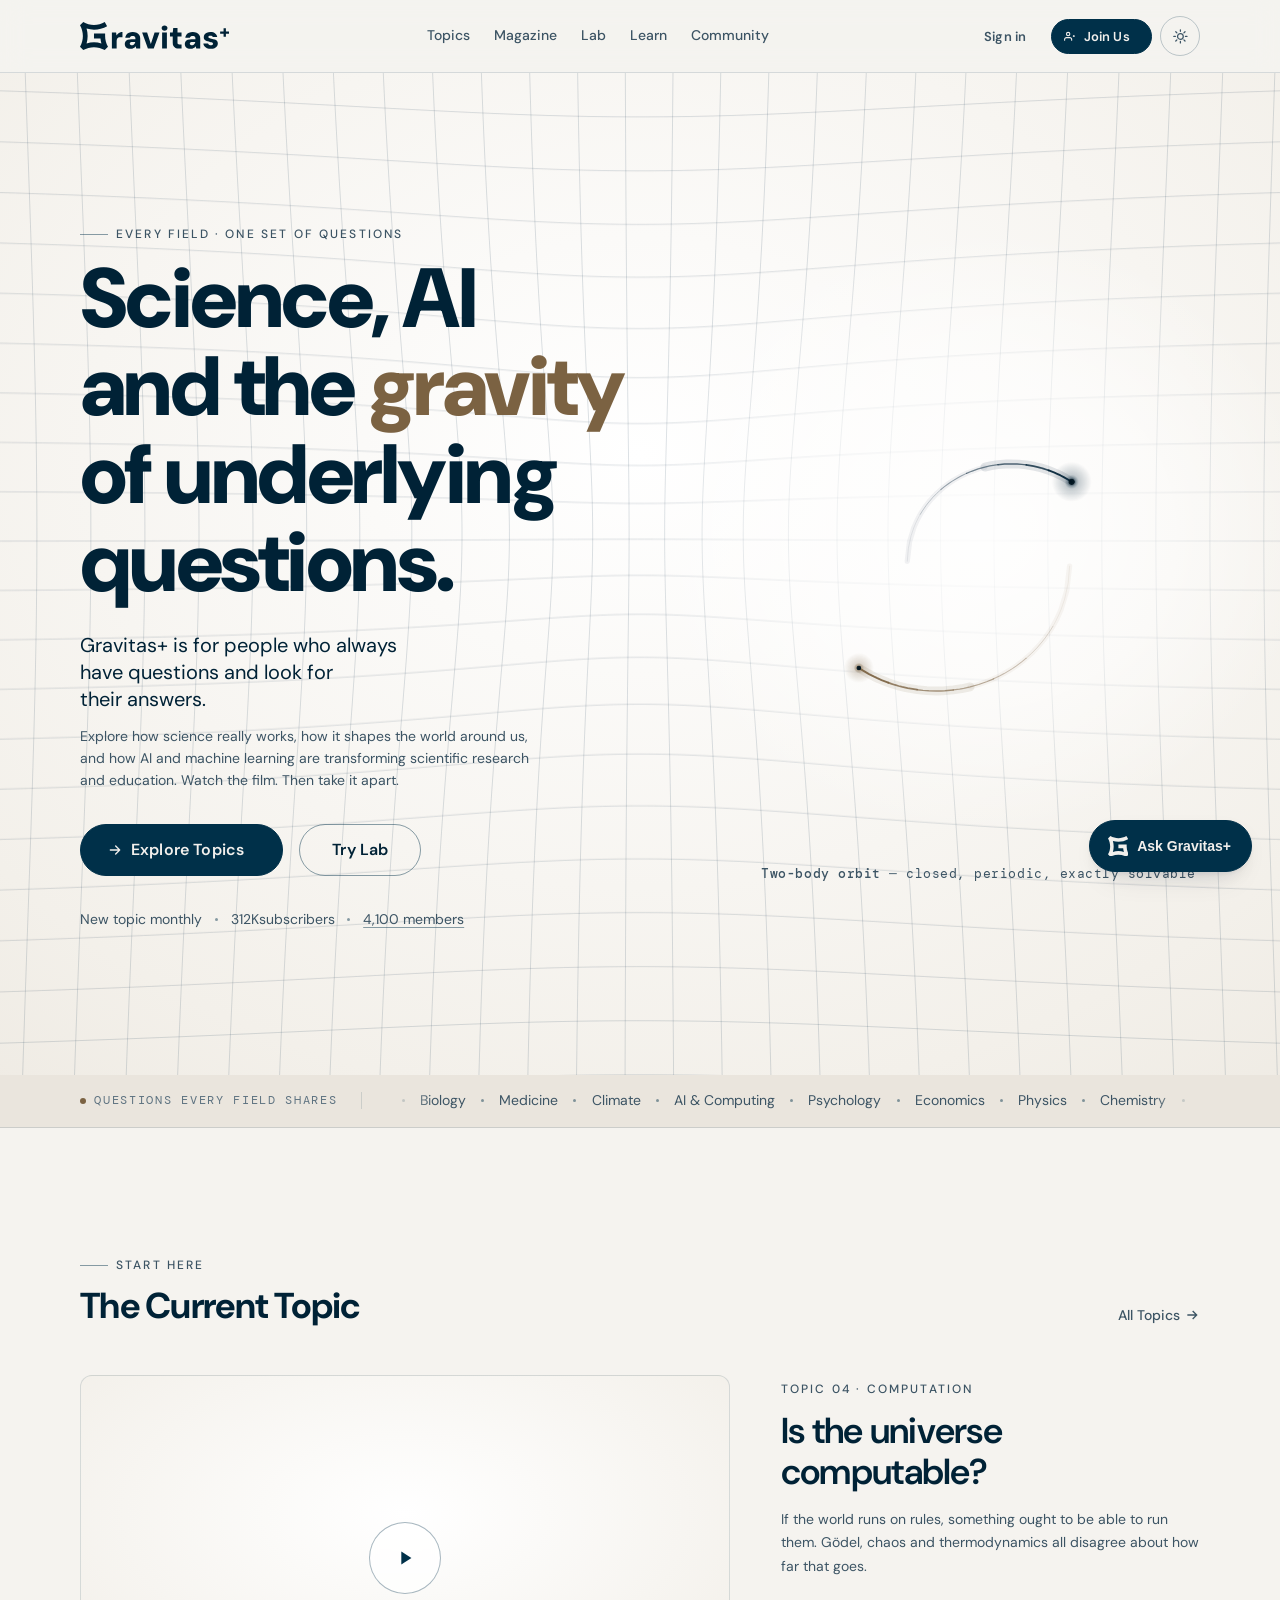
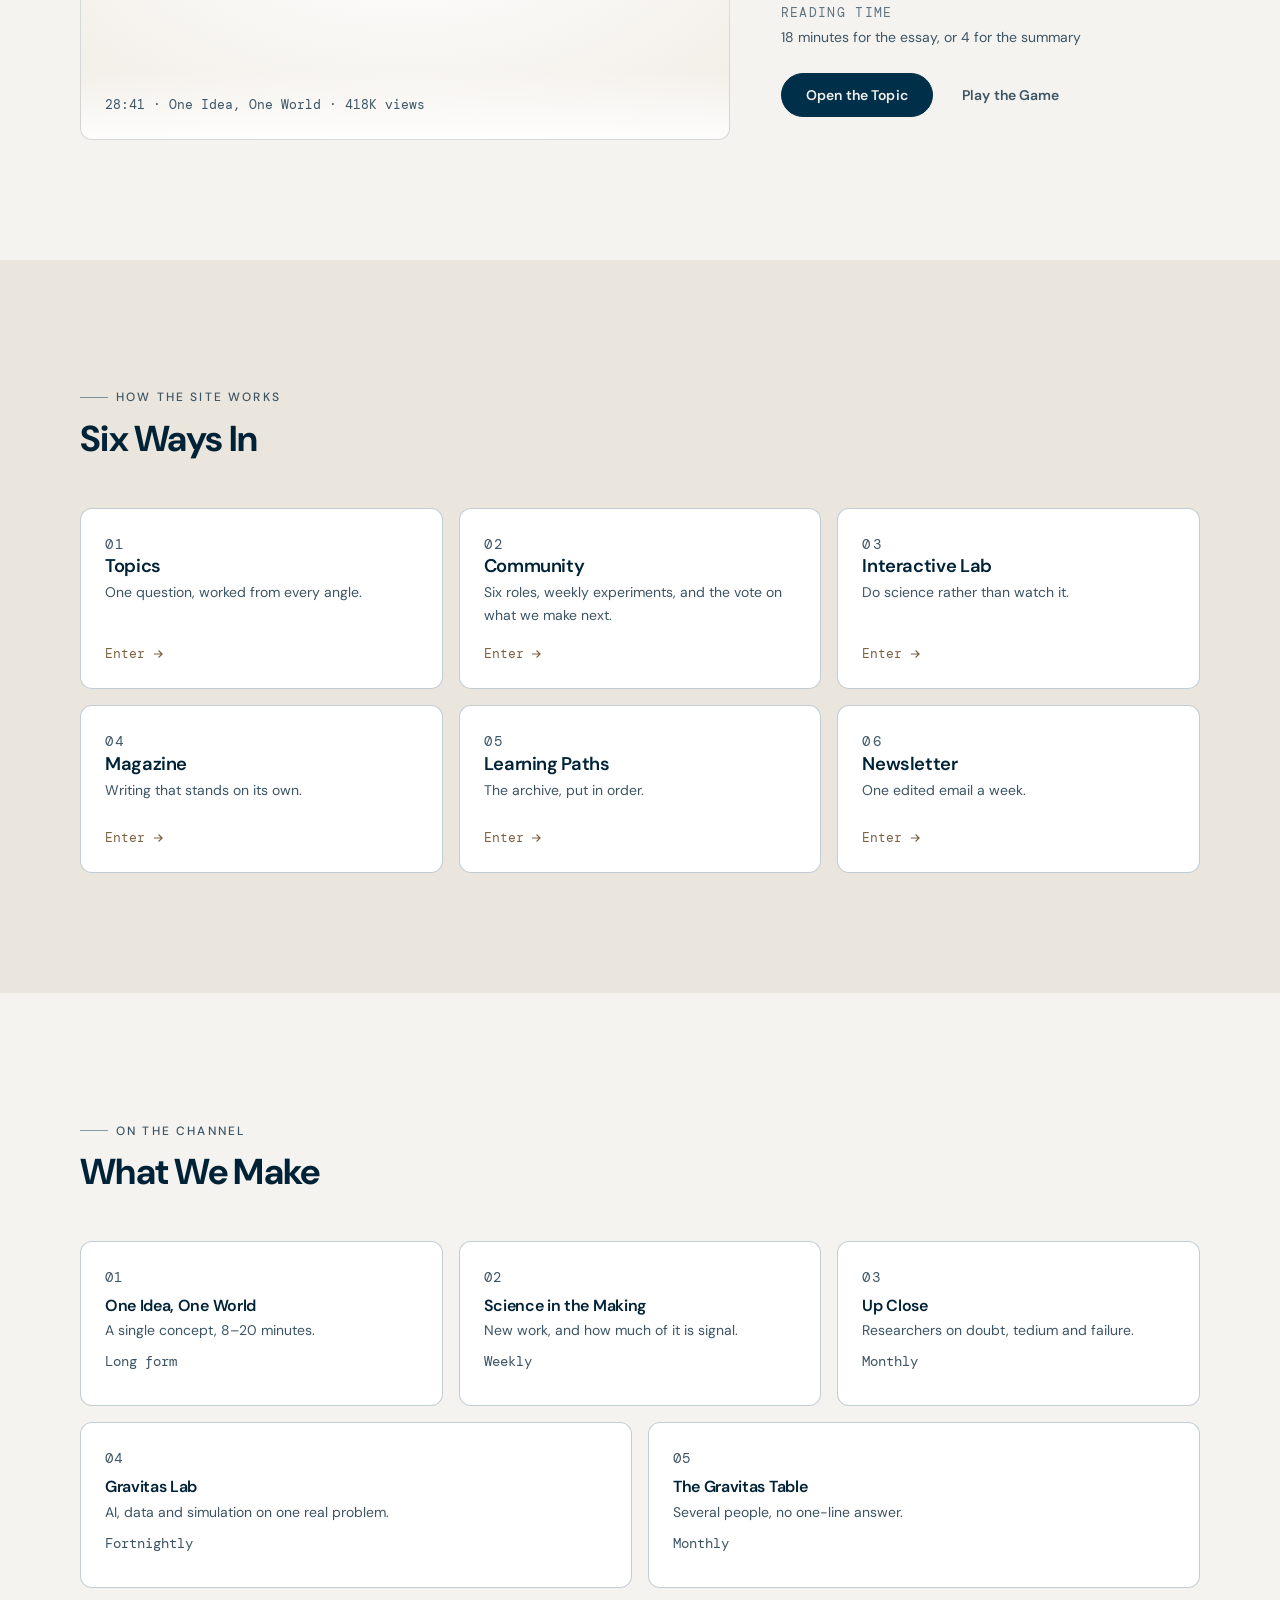
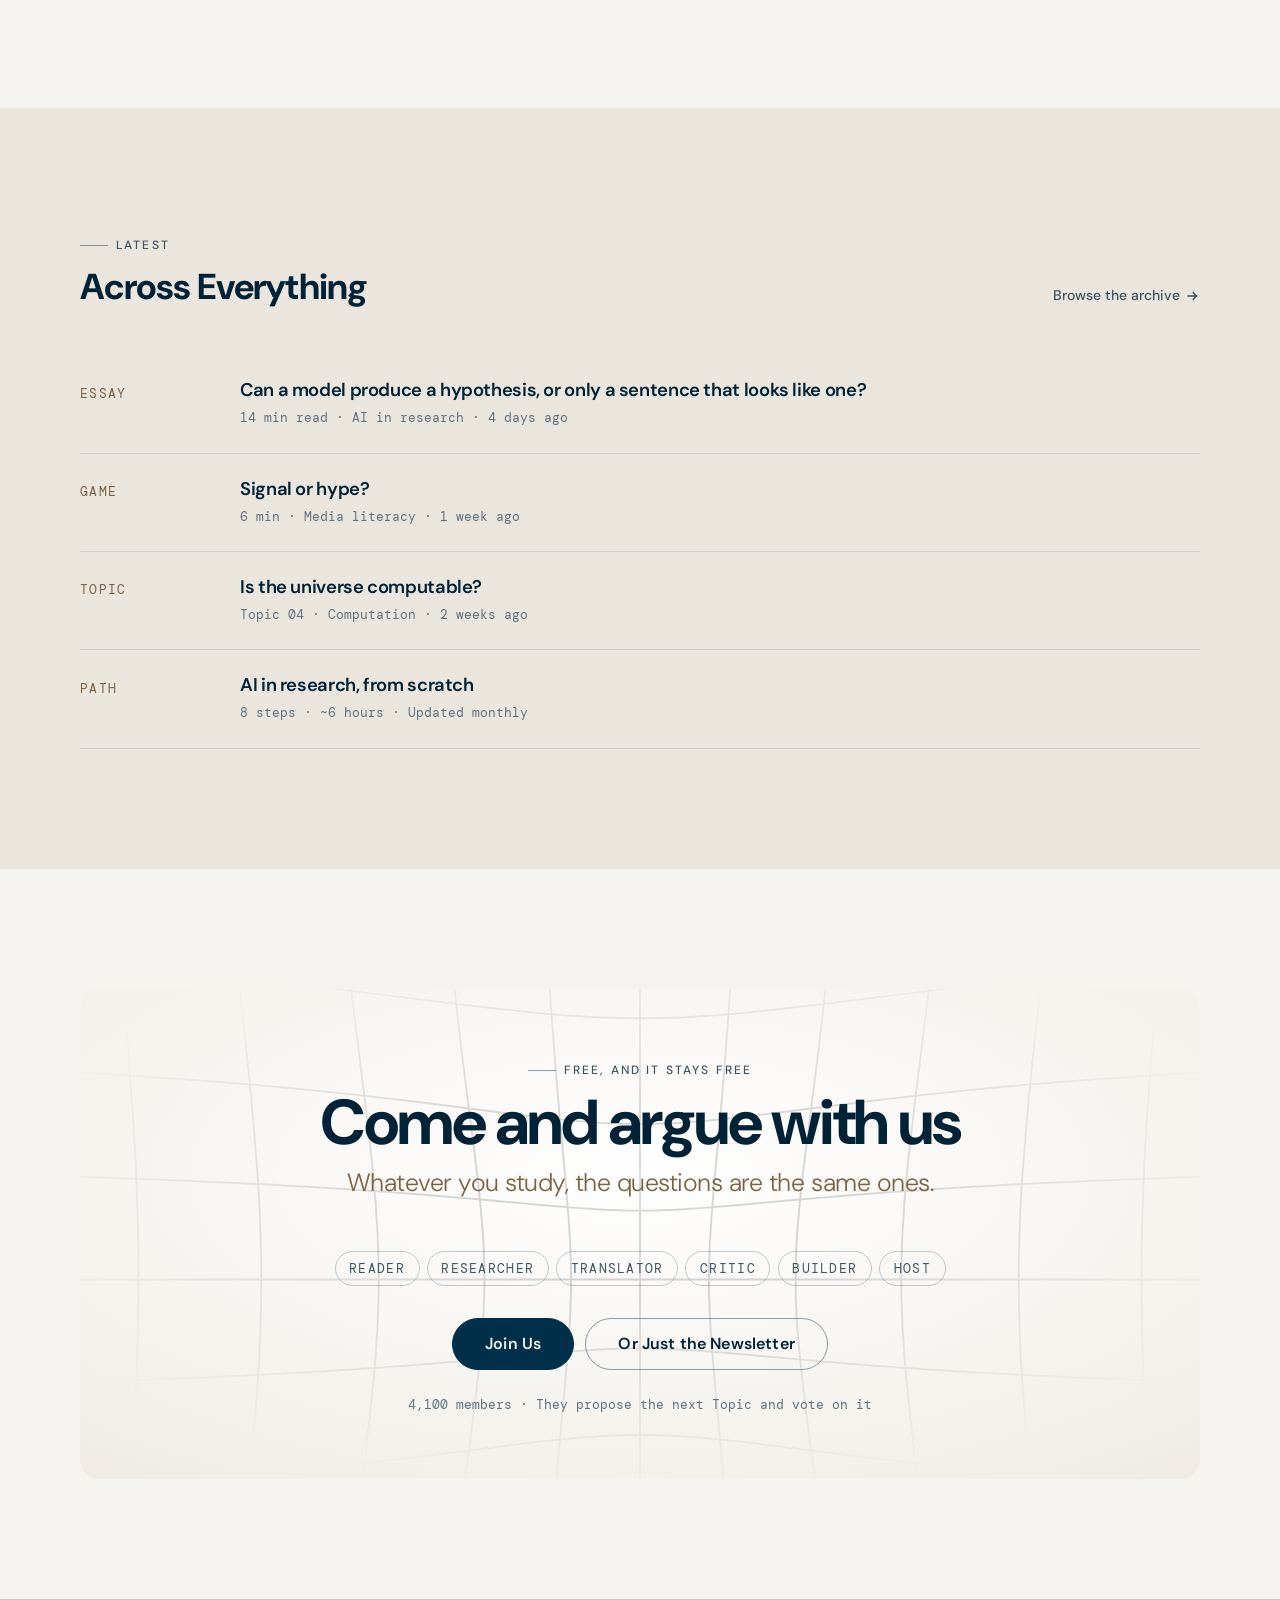
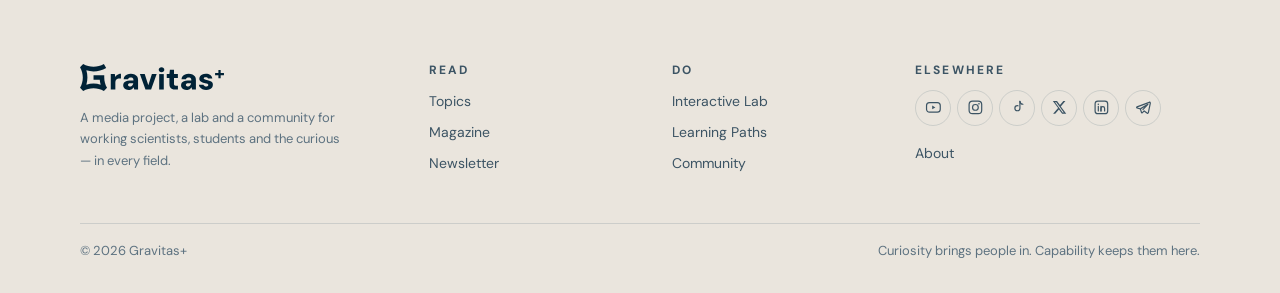
==== index.html @ c0a0c4f0 "Add files via upload" ====
<!DOCTYPE html>
<html lang="en">
<head>
<meta charset="utf-8">
<meta name="viewport" content="width=device-width, initial-scale=1">
<script>
/* Theme, resolved before first paint — see assets/site.js for the toggle. */
(function(){try{var s=localStorage.getItem('gravitas:theme');
document.documentElement.setAttribute('data-theme',
  s==='light'||s==='dark'?s:(matchMedia('(prefers-color-scheme: light)').matches?'light':'dark'));
}catch(e){document.documentElement.setAttribute('data-theme','dark');}})();
</script>
<title>Gravitas+ — Science, AI and the gravity of underlying questions</title>
<meta name="description" content="Gravitas+ is a media project, interactive lab and community at the intersection of science, AI and society — for people who always have questions and look for their answers.">
<link rel="icon" href="assets/favicon.svg" type="image/svg+xml">
<link rel="mask-icon" href="assets/monogram.svg" color="#003049">
<meta name="theme-color" content="#00263a" media="(prefers-color-scheme: dark)">
<meta name="theme-color" content="#f5f3ef" media="(prefers-color-scheme: light)">
<link rel="preconnect" href="https://fonts.googleapis.com">
<link rel="preconnect" href="https://fonts.gstatic.com" crossorigin>
<link href="https://fonts.googleapis.com/css2?family=DM+Sans:ital,opsz,wght@0,9..40,100..1000;1,9..40,100..1000&family=DM+Mono:wght@300;400;500&display=swap" rel="stylesheet">
<link rel="stylesheet" href="assets/gravitas.css">
<link rel="stylesheet" href="assets/site.css">
<link rel="stylesheet" href="assets/hero.css">
<link rel="stylesheet" href="assets/chat.css">
</head>
<body class="is-overview">
<a class="g-skip-link" href="#main">Skip to content</a>
<header class="g-header">
  <div class="g-container g-header__inner">
    <a class="g-logo" href="index.html" aria-label="Gravitas+ home"><svg id="Layer_2" data-name="Layer 2" xmlns="http://www.w3.org/2000/svg" viewBox="0 0 630.63 118.24" fill="currentColor">
  <g id="Layer_1-2" data-name="Layer 1">
    <g>
      <path d="M106.06,49.06h-46.96v20.16h27.29c.65,7.22,2.02,14.31,4.03,21.24-20.24-5.97-42.41-5.97-62.6,0,2.94-10.12,4.47-20.68,4.47-31.32s-1.53-21.2-4.47-31.32c10.12,2.98,20.64,4.51,31.28,4.51,19.55,0,38.7-5.16,55.47-14.88L104.45.04c-13.71,7.94-29.39,12.13-45.35,12.13S27.49,7.98,13.79,0L0,13.79c7.94,13.71,12.13,29.39,12.13,45.35S7.94,90.78,0,104.45l13.79,13.79c13.67-7.94,29.35-12.13,45.31-12.13s31.6,4.19,45.35,12.13l13.79-13.79c-7.98-13.67-12.17-29.35-12.17-45.31v-10.08Z"/>
      <path d="M160.51,49.21c-2.41,2.06-4.52,4.52-6.3,7.38l-1.74-12.34h-17.84v67.6h20.12v-30.18c0-3.4.4-6.24,1.21-8.52.8-2.28,2.01-4.09,3.62-5.43,1.61-1.34,3.49-2.3,5.63-2.89,2.15-.58,4.56-.87,7.24-.87h6.84v-21.33c-3.85,0-7.33.58-10.46,1.74-3.13,1.17-5.9,2.78-8.32,4.83Z"/>
      <path d="M239.25,45.72c-4.74-2.05-10.33-3.08-16.77-3.08-5.9,0-11.15,1.03-15.76,3.08-4.61,2.06-8.25,4.87-10.93,8.45-2.68,3.57-4.25,7.78-4.69,12.61h19.31c.54-2.68,1.88-4.67,4.02-5.97,2.15-1.3,4.78-1.94,7.91-1.94,2.95,0,5.28.49,6.98,1.48,1.7.98,2.93,2.48,3.69,4.49.76,2.01,1.14,4.54,1.14,7.58h-16.23c-6.71,0-12.18.9-16.43,2.68-4.25,1.79-7.38,4.27-9.39,7.44-2.01,3.17-3.02,6.73-3.02,10.66s.87,7.16,2.61,10.2c1.74,3.04,4.47,5.48,8.18,7.31,3.71,1.83,8.34,2.75,13.88,2.75,2.68,0,5.09-.27,7.24-.81,2.15-.54,4.11-1.31,5.91-2.35,1.79-1.03,3.35-2.23,4.69-3.62,1.34-1.39,2.5-2.93,3.49-4.63l2.41,9.79h16.77v-41.85c0-5.99-1.32-11.02-3.96-15.09-2.64-4.07-6.33-7.13-11.07-9.19ZM231.54,89.78c-.76,1.66-1.74,3.11-2.95,4.36-1.2,1.25-2.61,2.24-4.22,2.95-1.61.72-3.44,1.07-5.5,1.07-1.61,0-3.06-.27-4.36-.81-1.3-.54-2.33-1.3-3.09-2.28s-1.14-2.23-1.14-3.76c0-1.34.33-2.57,1-3.69.67-1.11,1.77-1.96,3.29-2.55,1.52-.58,3.4-.87,5.63-.87h13.01c-.36,2.06-.92,3.91-1.68,5.57Z"/>
      <polygon points="299.2 92.93 283.38 44.25 262.32 44.25 286.73 111.85 311.41 111.85 335.82 44.25 314.9 44.25 299.2 92.93"/>
      <path d="M365.8,17.69c-2.28-2.05-5.26-3.08-8.92-3.08s-6.48,1.03-8.72,3.08c-2.24,2.06-3.35,4.7-3.35,7.92s1.11,5.72,3.35,7.78c2.24,2.05,5.14,3.08,8.72,3.08s6.64-1.03,8.92-3.08c2.28-2.06,3.42-4.65,3.42-7.78s-1.14-5.86-3.42-7.92Z"/>
      <rect x="346.82" y="44.25" width="20.12" height="67.6"/>
      <path d="M413.55,93.14c-1.21-1.12-1.81-3.02-1.81-5.7v-26.42h17.03v-16.77h-17.03v-19.05h-17.98l-2.15,19.05h-11.67v16.77h11.67v26.16c0,6.17,1.03,11.05,3.09,14.62,2.06,3.57,4.96,6.15,8.72,7.71,3.76,1.56,8.05,2.35,12.88,2.35h12.61v-17.03h-9.12c-2.95,0-5.03-.56-6.24-1.68Z"/>
      <path d="M492.75,45.72c-4.74-2.05-10.33-3.08-16.77-3.08-5.9,0-11.15,1.03-15.76,3.08-4.61,2.06-8.25,4.87-10.93,8.45-2.68,3.57-4.25,7.78-4.69,12.61h19.31c.54-2.68,1.88-4.67,4.02-5.97,2.15-1.3,4.78-1.94,7.91-1.94,2.95,0,5.28.49,6.98,1.48,1.7.98,2.93,2.48,3.69,4.49.76,2.01,1.14,4.54,1.14,7.58h-16.23c-6.71,0-12.18.9-16.43,2.68-4.25,1.79-7.38,4.27-9.39,7.44-2.01,3.17-3.02,6.73-3.02,10.66s.87,7.16,2.61,10.2,4.47,5.48,8.18,7.31c3.71,1.83,8.34,2.75,13.88,2.75,2.68,0,5.09-.27,7.24-.81,2.15-.54,4.11-1.31,5.9-2.35,1.79-1.03,3.35-2.23,4.69-3.62,1.34-1.39,2.5-2.93,3.49-4.63l2.41,9.79h16.77v-41.85c0-5.99-1.32-11.02-3.96-15.09-2.64-4.07-6.33-7.13-11.07-9.19ZM485.04,89.78c-.76,1.66-1.74,3.11-2.95,4.36-1.2,1.25-2.61,2.24-4.22,2.95-1.61.72-3.44,1.07-5.5,1.07-1.61,0-3.06-.27-4.36-.81-1.3-.54-2.33-1.3-3.09-2.28-.76-.98-1.14-2.23-1.14-3.76,0-1.34.33-2.57,1-3.69.67-1.11,1.77-1.96,3.29-2.55,1.52-.58,3.4-.87,5.63-.87h13.01c-.36,2.06-.92,3.91-1.68,5.57Z"/>
      <path d="M569.27,73.96c-3.98-1.39-8.7-2.61-14.15-3.69-2.78-.54-5.15-1.14-7.11-1.81-1.97-.67-3.47-1.45-4.49-2.35-1.03-.89-1.54-1.88-1.54-2.95,0-1.52.76-2.79,2.28-3.82,1.52-1.03,3.71-1.54,6.57-1.54s4.98.49,6.64,1.47c1.65.99,2.75,2.37,3.29,4.16h18.78c-.9-6.35-3.78-11.4-8.65-15.15-4.87-3.76-11.51-5.63-19.92-5.63-5.99,0-11.11.96-15.36,2.88-4.25,1.93-7.46,4.49-9.66,7.71-2.19,3.22-3.28,6.84-3.28,10.87,0,3.49.71,6.33,2.15,8.52,1.43,2.19,3.4,4.02,5.9,5.5,2.5,1.48,5.34,2.66,8.52,3.55,3.17.89,6.37,1.74,9.59,2.55,2.77.54,5.14,1.12,7.11,1.74,1.96.63,3.46,1.37,4.49,2.22,1.03.85,1.54,2.12,1.54,3.82,0,1.07-.33,2.1-1,3.08-.67.98-1.72,1.77-3.15,2.35-1.43.58-3.22.87-5.37.87s-4.16-.36-5.77-1.07c-1.61-.71-2.88-1.68-3.82-2.88-.94-1.21-1.59-2.53-1.94-3.96h-19.98c.35,4.38,1.85,8.29,4.49,11.74,2.64,3.44,6.26,6.19,10.87,8.25,4.6,2.05,10.13,3.09,16.57,3.09,5.9,0,11.06-.98,15.49-2.95,4.42-1.96,7.82-4.63,10.19-7.98,2.37-3.35,3.56-7.22,3.56-11.6,0-4.74-1.14-8.4-3.42-11-2.28-2.59-5.41-4.58-9.39-5.97Z"/>
      <polygon points="630.63 39.65 616.16 39.65 616.16 26.52 606.31 26.52 606.31 39.65 591.77 39.65 591.77 49.43 606.31 49.43 606.31 62.65 616.16 62.65 616.16 49.43 630.63 49.43 630.63 39.65"/>
    </g>
  </g>
</svg></a>
    <nav class="g-nav" aria-label="Primary"><a class="g-nav__link" href="topics.html">Topics</a><a class="g-nav__link" href="magazine.html">Magazine</a><a class="g-nav__link" href="lab.html">Lab</a><a class="g-nav__link" href="learn.html">Learn</a><a class="g-nav__link" href="community.html">Community</a></nav>
    <div class="gh-actions">
      <a class="g-btn g-btn--ghost g-btn--sm gh-signin" href="account.html#in">Sign in</a>
      <!-- The header CTA is the site's single loudest control, and it used to
           point at a mailing list. The community is the thing this project is
           actually for, so it gets the slot. -->
      <a class="g-btn g-btn--primary g-btn--sm g-btn--lead lp-header__cta" href="community.html#join" aria-label="Join the Gravitas+ community">
        <svg class="g-btn__icon" viewBox="0 0 24 24" fill="none" stroke="currentColor" stroke-width="2" stroke-linecap="round" stroke-linejoin="round" aria-hidden="true"><path d="M16 19v-1.6a3.4 3.4 0 0 0-3.4-3.4H6.4A3.4 3.4 0 0 0 3 17.4V19"/><circle cx="9.5" cy="7.5" r="3.1"/><path d="M19 11h2M20 10v2"/></svg>
        <span>Join Us</span>
      </a>
      <button class="theme-toggle" type="button" aria-pressed="false" aria-label="Switch colour theme" title="Switch colour theme">
        <svg class="ic-moon" viewBox="0 0 24 24" fill="none" stroke="currentColor" stroke-width="1.8" stroke-linecap="round" stroke-linejoin="round" aria-hidden="true"><!-- The crescent sits centred by bounding box but not by mass: its area centroid measures (9.97, 14.03) against a 12,12 viewBox centre, which is why it read as low and left inside a circular button. Shifted part of the way back — correcting the full 2.03 would push the upper tip out of the box, so this splits the difference between the two centres, which is what optical centring is. --><g transform="translate(0.7 -0.7)"><path d="M20 14.2A8.2 8.2 0 0 1 9.8 4a8.4 8.4 0 1 0 10.2 10.2z"/></g></svg>
        <svg class="ic-sun" viewBox="0 0 24 24" fill="none" stroke="currentColor" stroke-width="1.8" stroke-linecap="round" aria-hidden="true"><circle cx="12" cy="12" r="4.1"/><path d="M12 2.6v2.2M12 19.2v2.2M2.6 12h2.2M19.2 12h2.2M5.4 5.4l1.6 1.6M17 17l1.6 1.6M18.6 5.4 17 7M7 17l-1.6 1.6"/></svg>
      </button>
      <button class="lp-menu-btn" aria-label="Menu" aria-expanded="false">
        <svg width="20" height="20" viewBox="0 0 24 24" fill="none" stroke="currentColor" stroke-width="2"><path d="M4 7h16M4 12h16M4 17h16"/></svg>
      </button>
    </div>
  </div>
</header>
<main id="main">

<section class="g-hero lp-hero" id="top">
  <canvas class="lp-grid" id="lp-grid" aria-hidden="true"></canvas>
  <div class="g-starfield" aria-hidden="true"></div>
  <div class="lp-stars" id="lp-stars" aria-hidden="true"></div>
  <canvas class="lp-meteors" id="lp-meteors" aria-hidden="true"></canvas>
  <canvas class="lp-comet" id="lp-comet" aria-hidden="true"></canvas>
  <div class="g-container g-hero__inner" style="width:100%">
    <div class="lp-hero__grid">
      <div>
        <p class="g-eyebrow">Every Field &middot; One Set of Questions</p>
        <h1 class="g-display lp-hero__title">Science, AI and the <em>gravity</em> of underlying questions.</h1>
        <!-- The lede is split rather than shortened. It is three sentences of
             real information; run together at one size it read as a wall, and
             the eye bounced off it. Sentence one carries the promise at lead
             size, the rest drops a step and gets out of the way. -->
        <p class="g-lead lp-hero__lede">Gravitas+ is for people who always have questions and look for their answers.</p>
        <p class="lp-hero__sub">Explore how science really works, how it shapes the world around us, and how AI
          and machine learning are transforming scientific research and education. Watch the film. Then take
          it apart.</p>
        <div class="g-cluster g-mt-lg">
          <a class="g-btn g-btn--primary g-btn--lg g-btn--lead" href="topics.html">
            <svg class="g-btn__icon" viewBox="0 0 24 24" fill="none" stroke="currentColor" stroke-width="2" stroke-linecap="round" stroke-linejoin="round" aria-hidden="true"><path d="M5 12h14M13 6l6 6-6 6"/></svg>
            Explore Topics</a>
          <a class="g-btn g-btn--secondary g-btn--lg" href="lab.html">Try Lab</a>
        </div>
        <!-- Each stat is its own element so the line breaks between facts and
             never inside one. As loose text in a flex box, "312K" and
             "subscribers" were separate anonymous items and could part company
             at a wrap. -->
        <p class="lp-hero__credit">
          <span>New topic monthly</span>
          <span><span class="g-nums">312K</span> subscribers</span>
          <span><a href="community.html#join">4,100 members</a></span>
        </p>
      </div>
      <div class="lp-orbit">
        <div class="lp-orbit__stage">
          <canvas id="lp-3body" role="img"
            aria-label="Animated two-body gravitational orbit; moving the pointer near it, or dragging on it, adds a third mass and disrupts the orbit"></canvas>
          <!-- Touch play area. Only this patch swallows the gesture (touch-action:none),
               so a drag here perturbs the orbit instead of scrolling the page, while the
               rest of the hero still scrolls normally. -->
          <div class="lp-orbit__hit" id="lp-orbit-hit" aria-hidden="true"></div>
        </div>
        <p class="lp-orbit__cap"><span id="lp-orbit-name">Two-body orbit</span> &mdash; <span id="lp-orbit-sub">closed, periodic, exactly solvable</span></p>
      </div>
    </div>
  </div>
</section>

<!-- Fields band ----------------------------------------------------------
     The site had a physics problem: nothing in it said "physics only", but
     every worked example came from one, and a visitor from immunology or
     economics reads that in about four seconds. Naming the fields costs one
     line and settles the question before the first scroll. -->
<section class="fields" aria-label="Fields covered">
  <div class="g-container fields__in">
    <p class="fields__lab">Questions every field shares</p>
    <!-- A ticker needs a copy of its content to loop against: both tracks slide
         left by exactly their own width, so at the end of a cycle copy 2 is
         standing where copy 1 began and the restart is invisible. The third is
         insurance for wide viewports, where two copies can be narrower than the
         rail they run in and a gap would open. Only the first is read aloud. -->
    <div class="fields__ticker">
      <ul class="fields__list"><li>Biology</li><li>Medicine</li><li>Climate</li><li>AI &amp; Computing</li><li>Psychology</li><li>Economics</li><li>Physics</li><li>Chemistry</li><li>Neuroscience</li><li>Ecology</li></ul>
      <ul class="fields__list" aria-hidden="true"><li>Biology</li><li>Medicine</li><li>Climate</li><li>AI &amp; Computing</li><li>Psychology</li><li>Economics</li><li>Physics</li><li>Chemistry</li><li>Neuroscience</li><li>Ecology</li></ul>
      <ul class="fields__list" aria-hidden="true"><li>Biology</li><li>Medicine</li><li>Climate</li><li>AI &amp; Computing</li><li>Psychology</li><li>Economics</li><li>Physics</li><li>Chemistry</li><li>Neuroscience</li><li>Ecology</li></ul>
    </div>
  </div>
</section>

<section class="g-section"><div class="g-container">
  <div class="lp-head rv"><div class="g-section-head" style="margin-bottom:0">
    <p class="g-eyebrow">Start Here</p><h2>The Current Topic</h2></div>
    <a class="lp-head__link" href="topics.html">All Topics <svg viewBox="0 0 24 24" fill="none" stroke="currentColor" stroke-width="2"><path d="M5 12h14M13 6l6 6-6 6"/></svg></a></div>
  <div class="split rv">
    <a class="video" href="topic-computable-universe.html" aria-label="Watch: Is the universe computable?">
      <span class="video__play"><svg width="22" height="22" viewBox="0 0 24 24" fill="currentColor"><path d="M8 5v14l11-7z"/></svg></span>
      <span class="video__meta">28:41 &middot; One Idea, One World &middot; 418K views</span>
    </a>
    <div>
      <p class="g-eyebrow g-eyebrow--bare">Topic 04 &middot; Computation</p>
      <h3 style="font-size:var(--g-fs-h2);margin:0 0 var(--g-space-sm)">Is the universe computable?</h3>
      <p class="g-muted" style="font-size:var(--g-fs-small)">If the world runs on rules, something ought to be
        able to run them. Gödel, chaos and thermodynamics all disagree about how far that goes.</p>
      <dl class="lp-rt">
        <dt>Reading time</dt>
        <dd>18 minutes for the essay, or 4 for the summary</dd>
      </dl>
      <div class="g-cluster g-mt-md">
        <a class="g-btn g-btn--primary" href="topic-computable-universe.html">Open the Topic</a>
        <a class="g-btn g-btn--ghost" href="game-hypothesis-machine.html">Play the Game</a>
      </div>
    </div>
  </div></div></section>

<section class="g-section g-section--deep"><div class="g-container">
  <div class="g-section-head rv" style="max-width:44rem">
    <p class="g-eyebrow">How the Site Works</p>
    <h2>Six Ways In</h2></div>
  <div class="spaces rv"><a class="space space--wide" href="topics.html">
      <p class="space__n">01</p><h3>Topics</h3><p>One question, worked from every angle.</p>
      <span class="space__go">Enter <svg width="14" height="14" viewBox="0 0 24 24" fill="none" stroke="currentColor" stroke-width="2"><path d="M5 12h14M13 6l6 6-6 6"/></svg></span></a><a class="space space--wide" href="community.html">
      <p class="space__n">02</p><h3>Community</h3><p>Six roles, weekly experiments, and the vote on what we make next.</p>
      <span class="space__go">Enter <svg width="14" height="14" viewBox="0 0 24 24" fill="none" stroke="currentColor" stroke-width="2"><path d="M5 12h14M13 6l6 6-6 6"/></svg></span></a><a class="space" href="lab.html">
      <p class="space__n">03</p><h3>Interactive Lab</h3><p>Do science rather than watch it.</p>
      <span class="space__go">Enter <svg width="14" height="14" viewBox="0 0 24 24" fill="none" stroke="currentColor" stroke-width="2"><path d="M5 12h14M13 6l6 6-6 6"/></svg></span></a><a class="space" href="magazine.html">
      <p class="space__n">04</p><h3>Magazine</h3><p>Writing that stands on its own.</p>
      <span class="space__go">Enter <svg width="14" height="14" viewBox="0 0 24 24" fill="none" stroke="currentColor" stroke-width="2"><path d="M5 12h14M13 6l6 6-6 6"/></svg></span></a><a class="space" href="learn.html">
      <p class="space__n">05</p><h3>Learning Paths</h3><p>The archive, put in order.</p>
      <span class="space__go">Enter <svg width="14" height="14" viewBox="0 0 24 24" fill="none" stroke="currentColor" stroke-width="2"><path d="M5 12h14M13 6l6 6-6 6"/></svg></span></a><a class="space" href="newsletter.html">
      <p class="space__n">06</p><h3>Newsletter</h3><p>One edited email a week.</p>
      <span class="space__go">Enter <svg width="14" height="14" viewBox="0 0 24 24" fill="none" stroke="currentColor" stroke-width="2"><path d="M5 12h14M13 6l6 6-6 6"/></svg></span></a></div></div></section>

<section class="g-section" id="make"><div class="g-container">
  <div class="lp-head rv"><div class="g-section-head" style="margin-bottom:0">
      <p class="g-eyebrow">On the Channel</p><h2>What We Make</h2></div></div>
  <div class="programs rv"><article class="program"><p class="program__n">01</p>
      <h3>One Idea, One World</h3><p>A single concept, 8–20 minutes.</p><p class="program__cad">Long form</p></article><article class="program"><p class="program__n">02</p>
      <h3>Science in the Making</h3><p>New work, and how much of it is signal.</p><p class="program__cad">Weekly</p></article><article class="program"><p class="program__n">03</p>
      <h3>Up Close</h3><p>Researchers on doubt, tedium and failure.</p><p class="program__cad">Monthly</p></article><article class="program"><p class="program__n">04</p>
      <h3>Gravitas Lab</h3><p>AI, data and simulation on one real problem.</p><p class="program__cad">Fortnightly</p></article><article class="program"><p class="program__n">05</p>
      <h3>The Gravitas Table</h3><p>Several people, no one-line answer.</p><p class="program__cad">Monthly</p></article></div></div></section>

<section class="g-section g-section--deep"><div class="g-container">
  <div class="lp-head rv"><div class="g-section-head" style="margin-bottom:0">
      <p class="g-eyebrow">Latest</p><h2>Across Everything</h2></div><a class="lp-head__link" href="magazine.html">Browse the archive <svg viewBox="0 0 24 24" fill="none" stroke="currentColor" stroke-width="2"><path d="M5 12h14M13 6l6 6-6 6"/></svg></a></div>
  <div class="rv">
    <a class="entry" href="magazine.html"><span class="entry__type">Essay</span><div>
      <h3>Can a model produce a hypothesis, or only a sentence that looks like one?</h3>
      <div class="entry__meta"><span>14 min read</span><span>AI in research</span><span>4 days ago</span></div></div></a>
    <a class="entry" href="lab.html"><span class="entry__type">Game</span><div>
      <h3>Signal or hype?</h3>
      <div class="entry__meta"><span>6 min</span><span>Media literacy</span><span>1 week ago</span></div></div></a>
    <a class="entry" href="topic-computable-universe.html"><span class="entry__type">Topic</span><div>
      <h3>Is the universe computable?</h3>
      <div class="entry__meta"><span>Topic 04</span><span>Computation</span><span>2 weeks ago</span></div></div></a>
    <a class="entry" href="learn.html"><span class="entry__type">Path</span><div>
      <h3>AI in research, from scratch</h3>
      <div class="entry__meta"><span>8 steps</span><span>~6 hours</span><span>Updated monthly</span></div></div></a>
  </div></div></section>

<!-- Join band -------------------------------------------------------------
     This slot used to be a newsletter signup, and the community lived five
     scrolls up as card 05 of six. That had the architecture backwards: the
     mailing list is a way to keep in touch, the community is the thing being
     built. So the loudest block on the page is now the door into it, and the
     newsletter rides along as the quieter second option. -->
<section class="g-section"><div class="g-container">
  <div class="join rv">
    <div class="g-well" aria-hidden="true"></div><div class="g-starfield" aria-hidden="true"></div>
    <div class="join__in">
      <p class="g-eyebrow" style="justify-content:center">Free, and It Stays Free</p>
      <h2 class="join__h">Come and argue with us</h2>
      <p class="join__lede">Whatever you study, the questions are the same ones.</p>
      <div class="join__roles">
        <span class="join__role">Reader</span><span class="join__role">Researcher</span>
        <span class="join__role">Translator</span><span class="join__role">Critic</span>
        <span class="join__role">Builder</span><span class="join__role">Host</span>
      </div>
      <div class="join__act">
        <a class="g-btn g-btn--primary g-btn--lg" href="community.html#join">Join Us</a>
        <a class="g-btn g-btn--secondary g-btn--lg" href="newsletter.html">Or Just the Newsletter</a>
      </div>
      <p class="join__fine"><span class="g-nums">4,100</span> members &middot; They propose the next Topic and vote on it</p>
    </div>
  </div></div></section>

</main>
<footer class="g-footer">
  <div class="g-container">
    <div class="g-footer__grid">
      <div>
        <div style="width:9rem"><svg id="Layer_2" data-name="Layer 2" xmlns="http://www.w3.org/2000/svg" viewBox="0 0 630.63 118.24" fill="currentColor">
  <g id="Layer_1-2" data-name="Layer 1">
    <g>
      <path d="M106.06,49.06h-46.96v20.16h27.29c.65,7.22,2.02,14.31,4.03,21.24-20.24-5.97-42.41-5.97-62.6,0,2.94-10.12,4.47-20.68,4.47-31.32s-1.53-21.2-4.47-31.32c10.12,2.98,20.64,4.51,31.28,4.51,19.55,0,38.7-5.16,55.47-14.88L104.45.04c-13.71,7.94-29.39,12.13-45.35,12.13S27.49,7.98,13.79,0L0,13.79c7.94,13.71,12.13,29.39,12.13,45.35S7.94,90.78,0,104.45l13.79,13.79c13.67-7.94,29.35-12.13,45.31-12.13s31.6,4.19,45.35,12.13l13.79-13.79c-7.98-13.67-12.17-29.35-12.17-45.31v-10.08Z"/>
      <path d="M160.51,49.21c-2.41,2.06-4.52,4.52-6.3,7.38l-1.74-12.34h-17.84v67.6h20.12v-30.18c0-3.4.4-6.24,1.21-8.52.8-2.28,2.01-4.09,3.62-5.43,1.61-1.34,3.49-2.3,5.63-2.89,2.15-.58,4.56-.87,7.24-.87h6.84v-21.33c-3.85,0-7.33.58-10.46,1.74-3.13,1.17-5.9,2.78-8.32,4.83Z"/>
      <path d="M239.25,45.72c-4.74-2.05-10.33-3.08-16.77-3.08-5.9,0-11.15,1.03-15.76,3.08-4.61,2.06-8.25,4.87-10.93,8.45-2.68,3.57-4.25,7.78-4.69,12.61h19.31c.54-2.68,1.88-4.67,4.02-5.97,2.15-1.3,4.78-1.94,7.91-1.94,2.95,0,5.28.49,6.98,1.48,1.7.98,2.93,2.48,3.69,4.49.76,2.01,1.14,4.54,1.14,7.58h-16.23c-6.71,0-12.18.9-16.43,2.68-4.25,1.79-7.38,4.27-9.39,7.44-2.01,3.17-3.02,6.73-3.02,10.66s.87,7.16,2.61,10.2c1.74,3.04,4.47,5.48,8.18,7.31,3.71,1.83,8.34,2.75,13.88,2.75,2.68,0,5.09-.27,7.24-.81,2.15-.54,4.11-1.31,5.91-2.35,1.79-1.03,3.35-2.23,4.69-3.62,1.34-1.39,2.5-2.93,3.49-4.63l2.41,9.79h16.77v-41.85c0-5.99-1.32-11.02-3.96-15.09-2.64-4.07-6.33-7.13-11.07-9.19ZM231.54,89.78c-.76,1.66-1.74,3.11-2.95,4.36-1.2,1.25-2.61,2.24-4.22,2.95-1.61.72-3.44,1.07-5.5,1.07-1.61,0-3.06-.27-4.36-.81-1.3-.54-2.33-1.3-3.09-2.28s-1.14-2.23-1.14-3.76c0-1.34.33-2.57,1-3.69.67-1.11,1.77-1.96,3.29-2.55,1.52-.58,3.4-.87,5.63-.87h13.01c-.36,2.06-.92,3.91-1.68,5.57Z"/>
      <polygon points="299.2 92.93 283.38 44.25 262.32 44.25 286.73 111.85 311.41 111.85 335.82 44.25 314.9 44.25 299.2 92.93"/>
      <path d="M365.8,17.69c-2.28-2.05-5.26-3.08-8.92-3.08s-6.48,1.03-8.72,3.08c-2.24,2.06-3.35,4.7-3.35,7.92s1.11,5.72,3.35,7.78c2.24,2.05,5.14,3.08,8.72,3.08s6.64-1.03,8.92-3.08c2.28-2.06,3.42-4.65,3.42-7.78s-1.14-5.86-3.42-7.92Z"/>
      <rect x="346.82" y="44.25" width="20.12" height="67.6"/>
      <path d="M413.55,93.14c-1.21-1.12-1.81-3.02-1.81-5.7v-26.42h17.03v-16.77h-17.03v-19.05h-17.98l-2.15,19.05h-11.67v16.77h11.67v26.16c0,6.17,1.03,11.05,3.09,14.62,2.06,3.57,4.96,6.15,8.72,7.71,3.76,1.56,8.05,2.35,12.88,2.35h12.61v-17.03h-9.12c-2.95,0-5.03-.56-6.24-1.68Z"/>
      <path d="M492.75,45.72c-4.74-2.05-10.33-3.08-16.77-3.08-5.9,0-11.15,1.03-15.76,3.08-4.61,2.06-8.25,4.87-10.93,8.45-2.68,3.57-4.25,7.78-4.69,12.61h19.31c.54-2.68,1.88-4.67,4.02-5.97,2.15-1.3,4.78-1.94,7.91-1.94,2.95,0,5.28.49,6.98,1.48,1.7.98,2.93,2.48,3.69,4.49.76,2.01,1.14,4.54,1.14,7.58h-16.23c-6.71,0-12.18.9-16.43,2.68-4.25,1.79-7.38,4.27-9.39,7.44-2.01,3.17-3.02,6.73-3.02,10.66s.87,7.16,2.61,10.2,4.47,5.48,8.18,7.31c3.71,1.83,8.34,2.75,13.88,2.75,2.68,0,5.09-.27,7.24-.81,2.15-.54,4.11-1.31,5.9-2.35,1.79-1.03,3.35-2.23,4.69-3.62,1.34-1.39,2.5-2.93,3.49-4.63l2.41,9.79h16.77v-41.85c0-5.99-1.32-11.02-3.96-15.09-2.64-4.07-6.33-7.13-11.07-9.19ZM485.04,89.78c-.76,1.66-1.74,3.11-2.95,4.36-1.2,1.25-2.61,2.24-4.22,2.95-1.61.72-3.44,1.07-5.5,1.07-1.61,0-3.06-.27-4.36-.81-1.3-.54-2.33-1.3-3.09-2.28-.76-.98-1.14-2.23-1.14-3.76,0-1.34.33-2.57,1-3.69.67-1.11,1.77-1.96,3.29-2.55,1.52-.58,3.4-.87,5.63-.87h13.01c-.36,2.06-.92,3.91-1.68,5.57Z"/>
      <path d="M569.27,73.96c-3.98-1.39-8.7-2.61-14.15-3.69-2.78-.54-5.15-1.14-7.11-1.81-1.97-.67-3.47-1.45-4.49-2.35-1.03-.89-1.54-1.88-1.54-2.95,0-1.52.76-2.79,2.28-3.82,1.52-1.03,3.71-1.54,6.57-1.54s4.98.49,6.64,1.47c1.65.99,2.75,2.37,3.29,4.16h18.78c-.9-6.35-3.78-11.4-8.65-15.15-4.87-3.76-11.51-5.63-19.92-5.63-5.99,0-11.11.96-15.36,2.88-4.25,1.93-7.46,4.49-9.66,7.71-2.19,3.22-3.28,6.84-3.28,10.87,0,3.49.71,6.33,2.15,8.52,1.43,2.19,3.4,4.02,5.9,5.5,2.5,1.48,5.34,2.66,8.52,3.55,3.17.89,6.37,1.74,9.59,2.55,2.77.54,5.14,1.12,7.11,1.74,1.96.63,3.46,1.37,4.49,2.22,1.03.85,1.54,2.12,1.54,3.82,0,1.07-.33,2.1-1,3.08-.67.98-1.72,1.77-3.15,2.35-1.43.58-3.22.87-5.37.87s-4.16-.36-5.77-1.07c-1.61-.71-2.88-1.68-3.82-2.88-.94-1.21-1.59-2.53-1.94-3.96h-19.98c.35,4.38,1.85,8.29,4.49,11.74,2.64,3.44,6.26,6.19,10.87,8.25,4.6,2.05,10.13,3.09,16.57,3.09,5.9,0,11.06-.98,15.49-2.95,4.42-1.96,7.82-4.63,10.19-7.98,2.37-3.35,3.56-7.22,3.56-11.6,0-4.74-1.14-8.4-3.42-11-2.28-2.59-5.41-4.58-9.39-5.97Z"/>
      <polygon points="630.63 39.65 616.16 39.65 616.16 26.52 606.31 26.52 606.31 39.65 591.77 39.65 591.77 49.43 606.31 49.43 606.31 62.65 616.16 62.65 616.16 49.43 630.63 49.43 630.63 39.65"/>
    </g>
  </g>
</svg></div>
        <p class="g-mt-sm g-subtle" style="font-size:var(--g-fs-caption);max-width:30ch">
          A media project, a lab and a community for working scientists, students and
          the curious — in every field.</p>
      </div>
      <div><h5 class="g-footer__heading">Read</h5>
        <div class="g-stack g-stack--xs"><a href="topics.html">Topics</a><a href="magazine.html">Magazine</a><a href="newsletter.html">Newsletter</a></div></div>
      <div><h5 class="g-footer__heading">Do</h5>
        <div class="g-stack g-stack--xs"><a href="lab.html">Interactive Lab</a><a href="learn.html">Learning Paths</a><a href="community.html">Community</a></div></div>
      <div><h5 class="g-footer__heading">Elsewhere</h5><ul class="lp-social"><li><a class="lp-social__link" href="#" aria-label="YouTube"><svg viewBox="0 0 24 24" fill="none" stroke="currentColor" stroke-width="1.7"><rect x="2.2" y="5.2" width="19.6" height="13.6" rx="4.2"/><path d="M10.3 9.4v5.2l4.5-2.6z" fill="currentColor" stroke="none"/></svg></a></li><li><a class="lp-social__link" href="#" aria-label="Instagram"><svg viewBox="0 0 24 24" fill="none" stroke="currentColor" stroke-width="1.7"><rect x="3" y="3" width="18" height="18" rx="5"/><circle cx="12" cy="12" r="4.1"/><circle cx="17.1" cy="6.9" r="1.15" fill="currentColor" stroke="none"/></svg></a></li><li><a class="lp-social__link" href="#" aria-label="TikTok"><svg viewBox="0 0 24 24" fill="none" stroke="currentColor" stroke-width="1.7" stroke-linecap="round" stroke-linejoin="round"><path d="M15.6 3.3v9.9a3.6 3.6 0 1 1-3.6-3.6c.3 0 .6 0 .9.1"/><path d="M15.6 3.3c.3 2.3 2 4 4.3 4.2"/></svg></a></li><li><a class="lp-social__link" href="#" aria-label="X"><svg viewBox="0 0 24 24" fill="currentColor"><path d="M17.6 3h3l-6.6 7.6L21.8 21h-5.9l-4.6-6-5.3 6H3l7.1-8.1L2.6 3h6l4.2 5.5L17.6 3zm-1 16.2h1.6L7.5 4.7H5.8l10.8 14.5z"/></svg></a></li><li><a class="lp-social__link" href="#" aria-label="LinkedIn"><svg viewBox="0 0 24 24" fill="none" stroke="currentColor" stroke-width="1.7" stroke-linecap="round"><rect x="3" y="3" width="18" height="18" rx="4"/><path d="M7.6 10.6V17"/><circle cx="7.6" cy="7.5" r="1.05" fill="currentColor" stroke="none"/><path d="M11.4 17v-3.6a2.6 2.6 0 0 1 5.2 0V17"/><path d="M11.4 17v-6.4"/></svg></a></li><li><a class="lp-social__link" href="#" aria-label="Telegram"><svg viewBox="0 0 24 24" fill="none" stroke="currentColor" stroke-width="1.7" stroke-linejoin="round"><path d="M21.3 4.4 2.9 11.3c-.8.3-.8 1.4.1 1.6l4.6 1.2 1.7 5.1c.2.6 1 .8 1.4.3l2.4-2.5 4.5 3.3c.5.4 1.3.1 1.4-.6l2.9-13.9c.1-.7-.5-1.2-1.2-1z"/><path d="M7.6 14.1 18.4 7.6l-7.5 8"/></svg></a></li></ul>
        <div class="g-stack g-stack--xs" style="margin-top:var(--g-space-sm)"><a href="about.html">About</a></div></div>
    </div>
    <div class="g-footer__legal">
      <span>&copy; 2026 Gravitas+</span>
      <span>Curiosity brings people in. Capability keeps them here.</span>
    </div>
  </div>
</footer>
<script src="assets/site.js"></script>
<script src="assets/hero.js"></script>
<script src="assets/chat.js" defer></script>
</body>
</html>
---- assets/gravitas.css ----
/* ==========================================================================
   GRAVITAS+ DESIGN SYSTEM  ·  v1.0
   A single stylesheet for the Gravitas+ website and web marketing.

   Structure (CSS cascade layers — later layers win, so component styles
   never get out-fought by a stray utility or base rule):
     1. tokens      primitive + semantic custom properties
     2. base        reset, document defaults, typography defaults
     3. layout      container, grid, section rhythm, stacks
     4. components  nav, hero, buttons, cards, forms, prose, footer …
     5. utilities   single-purpose overrides

   Dark is the default and only mode. The brand lives in deep space; light
   surfaces exist as inversions (.g-invert), not as a second theme.
   ========================================================================== */

@layer tokens, base, layout, components, utilities;

/* ==========================================================================
   1. TOKENS
   ========================================================================== */
@layer tokens {
  :root {
    /* ---- Brand primitives — the four fixed colours ------------------- */
    --g-cosmos-blue: #003049;
    --g-sisal:       #d4c9be;
    --g-royal-black: #030303;
    --g-white-tint:  #f1efec;

    /* ---- Cosmos ramp -------------------------------------------------
       Every surface value is Cosmos Blue mixed toward black or light.
       One hue, six depths — this is how the palette stays strict while
       still supporting a real interface. Do not add hues here.          */
    --g-cosmos-900: #01121c;  /* the void behind everything */
    --g-cosmos-800: #011f30;  /* sunken: wells, insets, code */
    --g-cosmos-700: #00263a;  /* page background at rest */
    --g-cosmos-600: #003049;  /* base surface — the brand anchor */
    --g-cosmos-500: #013a58;  /* raised: cards, menus */
    --g-cosmos-400: #01486d;  /* hovered / lifted */
    --g-cosmos-300: #1c6288;  /* pressed, active rails */

    /* ---- Semantic colour --------------------------------------------- */
    --g-bg:                var(--g-cosmos-700);
    --g-bg-deep:           var(--g-cosmos-900);
    --g-surface:           var(--g-cosmos-600);
    --g-surface-raised:    var(--g-cosmos-500);
    --g-surface-hover:     var(--g-cosmos-400);
    --g-surface-sunken:    var(--g-cosmos-800);

    --g-text:              var(--g-white-tint);
    --g-text-muted:        var(--g-sisal);
    --g-text-subtle:       rgb(var(--g-tint) / 0.62);
    --g-text-inverse:      var(--g-cosmos-600);

    --g-hairline:          rgb(var(--g-tint) / 0.16);
    --g-border:            rgb(var(--g-tint) / 0.30);
    --g-border-strong:     rgb(var(--g-tint) / 0.55);
    --g-focus:             var(--g-white-tint);

    /* ---- Signal colours ----------------------------------------------
       Functional feedback only — form errors, build status, alerts.
       Never decorative, never a background, never in marketing art.
       Kept low-chroma so they read as neighbours of the palette rather
       than as new brand colours.                                        */
    --g-signal-positive: #6f9c8f;
    --g-signal-caution:  #c9a86c;
    --g-signal-critical: #c9705f;

    /* ---- Type --------------------------------------------------------- */
    --g-font: "DM Sans", system-ui, -apple-system, "Segoe UI", Inter, Arial, sans-serif;
    /* DM Mono is DM Sans's sibling. Scoped strictly to code, data and
       physics notation — the one place a single sans can't do the job. */
    --g-font-mono: "DM Mono", ui-monospace, "SF Mono", Menlo, Consolas, monospace;

    --g-w-thin: 100;  --g-w-extralight: 200; --g-w-light: 300;
    --g-w-regular: 400; --g-w-medium: 500;   --g-w-semibold: 600;
    --g-w-bold: 700;  --g-w-extrabold: 800;  --g-w-black: 900;

    /* Fluid scale, 16px base, ~1.25 ratio, clamped at both ends */
    --g-fs-display: clamp(2.75rem, 1.6rem + 5.2vw, 5.5rem);
    --g-fs-h1:      clamp(2.1rem, 1.5rem + 2.6vw, 3.25rem);
    --g-fs-h2:      clamp(1.6rem, 1.3rem + 1.4vw, 2.25rem);
    --g-fs-h3:      clamp(1.3rem, 1.15rem + 0.6vw, 1.6rem);
    --g-fs-h4:      1.15rem;
    --g-fs-lead:    clamp(1.05rem, 1rem + 0.35vw, 1.25rem);
    --g-fs-body:    1rem;
    --g-fs-small:   0.875rem;
    --g-fs-caption: 0.8125rem;
    --g-fs-eyebrow: 0.75rem;

    --g-lh-tight: 1.05;
    --g-lh-head:  1.15;
    --g-lh-snug:  1.35;
    --g-lh-body:  1.65;

    --g-track-display: -0.03em;
    --g-track-head:    -0.02em;
    --g-track-body:    0;
    --g-track-eyebrow: 0.18em;

    --g-measure: 68ch;   /* long-form line length */

    /* ---- Space — 4px base ---------------------------------------------- */
    --g-space-3xs: 0.25rem;  --g-space-2xs: 0.5rem;  --g-space-xs: 0.75rem;
    --g-space-sm:  1rem;     --g-space-md:  1.5rem;  --g-space-lg: 2rem;
    --g-space-xl:  3rem;     --g-space-2xl: 4rem;    --g-space-3xl: 6rem;
    --g-space-4xl: 8rem;

    --g-section-y: clamp(3.5rem, 2rem + 7vw, 7.5rem);
    --g-gutter:    clamp(1.25rem, 0.5rem + 3vw, 2.5rem);
    --g-max-width: 1200px;
    --g-max-prose: 46rem;

    /* ---- Radius -------------------------------------------------------- */
    --g-radius-sm:   6px;
    --g-radius:      12px;
    --g-radius-lg:   20px;
    --g-radius-pill: 999px;

    /* ---- Elevation ------------------------------------------------------
       On a dark field, depth reads as emitted light, not as cast shadow.
       Elevation = a lighter surface + a hairline + a soft glow.          */
    --g-glow-sm: 0 0 24px -6px rgb(241 239 236 / 0.10);
    --g-glow-md: 0 0 48px -8px rgb(241 239 236 / 0.14);
    --g-glow-lg: 0 0 120px 12px rgb(241 239 236 / 0.10);
    --g-shadow:  0 18px 40px -24px rgb(3 3 3 / 0.85);

    /* ---- Backdrops ------------------------------------------------------ */
    --g-grad-deep-space: radial-gradient(120% 120% at 50% 38%,
                          #003049 0%, #011f30 52%, #030303 100%);
    --g-grad-horizon:    linear-gradient(180deg, #011f30 0%, #003049 60%, #013a58 100%);
    --g-grad-veil:       linear-gradient(180deg, rgb(3 3 3 / 0) 0%, rgb(3 3 3 / 0.72) 100%);

    /* Override this var to inline the pattern as a data URI if you need a
       single-file build. */
    --g-well-image: url("assets/spacetime-well.svg");

    /* ---- Motion ---------------------------------------------------------
       ease-orbit: decisive departure, long settle — things arrive the way
       a body settles into orbit rather than snapping into place.         */
    --g-ease-orbit: cubic-bezier(0.16, 1, 0.3, 1);
    --g-ease-fall:  cubic-bezier(0.55, 0, 0.35, 1);
    --g-dur-fast:   120ms;
    --g-dur:        220ms;
    --g-dur-slow:   420ms;

    --g-z-base: 0; --g-z-raised: 10; --g-z-sticky: 100;
    --g-z-overlay: 500; --g-z-modal: 1000;

    /* ---- Theme hooks ----------------------------------------------------
       Everything below is a value that has to *flip* between dark and light.
       They live here as named channels rather than as literals scattered
       through the component files, because the old code had the dark values
       hard-coded in ninety-odd places — which is precisely why there was no
       light mode. Adding one meant finding them all once.                 */

    /* Ink used for translucent overlays: hover washes, tracks, scrims.
       Space-separated channels so any rule can pick its own alpha. */
    --g-tint: 212 201 190;

    /* The accent: Sisal on dark. On light Sisal is invisible, so the light
       theme substitutes the same warmth at ink weight rather than dropping
       the accent or borrowing a fifth hue. */
    --g-accent: var(--g-sisal);

    /* Sticky chrome (header, topic sub-nav) — a translucent slab of the page
       background rather than a fixed colour. */
    --g-chrome: 0 38 58;
    --g-chrome-a: 0.72;

    /* Solid controls: pressed chips, primary buttons, selected tabs. */
    --g-solid-bg: var(--g-white-tint);
    --g-solid-fg: var(--g-cosmos-600);
    --g-solid-bg-hover: var(--g-cosmos-600);
    --g-solid-fg-hover: var(--g-white-tint);

    /* Canvas ink, read by hero.js. Canvases can't inherit CSS colour, so the
       three hero simulations pull these at paint time and repaint on change. */
    --g-canvas-line: 241 239 236;
    --g-canvas-body-a: 241 239 236;
    --g-canvas-body-b: 212 201 190;
    --g-canvas-body-c: 111 169 206;
    --g-canvas-core: 255 255 255;

    color-scheme: dark;
  }

  /* ---- Light theme ------------------------------------------------------
     A real second mode, not the inversion below. The brand is a night sky, so
     the light theme is not "the same page with the lights on" — the star
     field, meteors and deep-space gradients switch off entirely rather than
     rendering as grey noise on paper. What survives is the structure: Cosmos
     Blue as ink, White Tint as ground, Sisal darkened to bronze as accent.  */
  :root[data-theme="light"] {
    --g-bg:                #f5f3ef;
    --g-bg-deep:           #eae5dd;
    --g-surface:           #ffffff;
    --g-surface-raised:    #ffffff;
    --g-surface-hover:     #fbfaf7;
    --g-surface-sunken:    #eeebe4;

    --g-text:              #002236;
    --g-text-muted:        #3c5464;
    --g-text-subtle:       #5d7280;
    --g-text-inverse:      var(--g-white-tint);

    --g-tint:              0 48 73;
    --g-accent:            #7b6242;
    --g-chrome:            245 243 239;
    --g-chrome-a:          0.82;

    --g-solid-bg:          var(--g-cosmos-600);
    --g-solid-fg:          var(--g-white-tint);
    --g-solid-bg-hover:    var(--g-cosmos-400);
    --g-solid-fg-hover:    var(--g-white-tint);

    --g-hairline:          rgb(0 48 73 / 0.13);
    --g-border:            rgb(0 48 73 / 0.24);
    --g-border-strong:     rgb(0 48 73 / 0.46);
    --g-focus:             var(--g-cosmos-600);

    /* Depth on paper is a cast shadow, not emitted light. The glows would
       otherwise render as pale smudges around every raised card. */
    --g-glow-sm: 0 1px 2px rgb(0 34 54 / 0.05), 0 2px 8px -4px rgb(0 34 54 / 0.10);
    --g-glow-md: 0 2px 4px rgb(0 34 54 / 0.05), 0 8px 24px -10px rgb(0 34 54 / 0.16);
    --g-glow-lg: 0 12px 48px -18px rgb(0 34 54 / 0.20);
    --g-shadow:  0 14px 34px -22px rgb(0 34 54 / 0.42);

    --g-grad-deep-space: radial-gradient(120% 120% at 50% 38%,
                          #ffffff 0%, #f3f0ea 54%, #e6e0d6 100%);
    --g-grad-horizon:    linear-gradient(180deg, #ffffff 0%, #f3f0ea 60%, #e9e3d9 100%);
    --g-grad-veil:       linear-gradient(180deg, rgb(0 34 54 / 0) 0%, rgb(0 34 54 / 0.55) 100%);

    --g-signal-positive: #3f6f60;
    --g-signal-caution:  #8a6a2f;
    --g-signal-critical: #a2483a;

    --g-canvas-line:   0 48 73;
    --g-canvas-body-a: 0 34 54;
    --g-canvas-body-b: 123 98 66;
    --g-canvas-body-c: 0 106 158;
    --g-canvas-core:   0 20 32;

    color-scheme: light;
  }

  /* Ordinary page transitions shouldn't animate, but a theme flip that snaps
     is jarring — the whole field changes at once. A short cross-fade on the
     two properties that actually carry the theme is enough; anything longer
     and the toggle feels laggy. */
  :root[data-theme] body,
  :root[data-theme] .g-header,
  :root[data-theme] .g-footer,
  :root[data-theme] .g-card {
    transition: background-color 260ms var(--g-ease-orbit),
                color 260ms var(--g-ease-orbit);
  }

  /* Light inversion — press releases, print-alike pages, embeds on white.
     Predates the light theme and is kept because it is scoped to a *block*
     rather than the document: it inverts one panel inside an otherwise dark
     page, which the theme cannot do. */
  .g-invert {
    --g-bg: var(--g-white-tint);
    --g-bg-deep: var(--g-sisal);
    --g-surface: var(--g-white-tint);
    --g-surface-raised: #fff;
    --g-surface-hover: #fff;
    --g-surface-sunken: #e7e3dd;
    --g-text: var(--g-cosmos-600);
    --g-text-muted: #4a5c68;
    --g-text-subtle: #6b7a84;
    --g-text-inverse: var(--g-white-tint);
    --g-hairline: rgb(0 48 73 / 0.14);
    --g-border: rgb(0 48 73 / 0.24);
    --g-border-strong: rgb(0 48 73 / 0.5);
    --g-focus: var(--g-cosmos-600);
    --g-glow-sm: none; --g-glow-md: none; --g-glow-lg: none;
    --g-shadow: 0 14px 34px -22px rgb(0 48 73 / 0.45);
    /* The theme hooks apply here too, or an inverted panel keeps painting its
       overlays and its accent in the dark theme's ink. */
    --g-tint: 0 48 73;
    --g-accent: #7b6242;
    --g-solid-bg: var(--g-cosmos-600);
    --g-solid-fg: var(--g-white-tint);
    --g-solid-bg-hover: var(--g-cosmos-400);
    --g-solid-fg-hover: var(--g-white-tint);
    background: var(--g-bg);
    color: var(--g-text);
  }
}

/* ==========================================================================
   2. BASE
   ========================================================================== */
@layer base {
  *, *::before, *::after { box-sizing: border-box; }

  html { -webkit-text-size-adjust: 100%; scroll-behavior: smooth; }

  body {
    margin: 0;
    background: var(--g-bg);
    color: var(--g-text);
    font-family: var(--g-font);
    font-size: var(--g-fs-body);
    font-weight: var(--g-w-regular);
    line-height: var(--g-lh-body);
    -webkit-font-smoothing: antialiased;
    text-rendering: optimizeLegibility;
  }

  h1, h2, h3, h4, h5, h6 {
    margin: 0 0 var(--g-space-sm);
    color: var(--g-text);
    line-height: var(--g-lh-head);
    letter-spacing: var(--g-track-head);
    text-wrap: balance;
  }
  h1 { font-size: var(--g-fs-h1); font-weight: var(--g-w-bold); }
  h2 { font-size: var(--g-fs-h2); font-weight: var(--g-w-bold); }
  h3 { font-size: var(--g-fs-h3); font-weight: var(--g-w-semibold); }
  h4 { font-size: var(--g-fs-h4); font-weight: var(--g-w-semibold); letter-spacing: 0; }

  p { margin: 0 0 var(--g-space-sm); text-wrap: pretty; }
  p:last-child { margin-bottom: 0; }

  a {
    color: var(--g-text);
    text-decoration-color: var(--g-border-strong);
    text-underline-offset: 0.2em;
    text-decoration-thickness: 1px;
    transition: color var(--g-dur) var(--g-ease-orbit),
                text-decoration-color var(--g-dur) var(--g-ease-orbit);
  }
  a:hover { color: var(--g-text); text-decoration-color: var(--g-text); }

  strong, b { font-weight: var(--g-w-semibold); }
  small { font-size: var(--g-fs-small); }

  img, svg, video { display: block; max-width: 100%; height: auto; }

  hr {
    border: 0; height: 1px; margin: var(--g-space-lg) 0;
    background: var(--g-hairline);
  }

  code, kbd, pre, samp { font-family: var(--g-font-mono); font-size: 0.9em; }

  ::selection { background: var(--g-sisal); color: var(--g-cosmos-600); }

  :focus-visible {
    outline: 2px solid var(--g-focus);
    outline-offset: 3px;
    border-radius: var(--g-radius-sm);
  }

  @media (prefers-reduced-motion: reduce) {
    html { scroll-behavior: auto; }
    *, *::before, *::after {
      animation-duration: 0.01ms !important;
      animation-iteration-count: 1 !important;
      transition-duration: 0.01ms !important;
    }
  }
}

/* ==========================================================================
   3. LAYOUT
   ========================================================================== */
@layer layout {
  .g-container {
    width: 100%;
    max-width: var(--g-max-width);
    margin-inline: auto;
    padding-inline: var(--g-gutter);
  }
  .g-container--narrow { max-width: var(--g-max-prose); }
  .g-container--wide   { max-width: 1440px; }

  .g-section { padding-block: var(--g-section-y); position: relative; }
  .g-section--deep { background: var(--g-bg-deep); }
  .g-section--surface { background: var(--g-surface); }

  /* Section head: eyebrow + heading + optional lead, one focal idea */
  .g-section-head { max-width: 52rem; margin-bottom: var(--g-space-xl); }
  .g-section-head--center { margin-inline: auto; text-align: center; }

  .g-stack { display: flex; flex-direction: column; gap: var(--g-space-sm); }
  .g-stack--lg { gap: var(--g-space-lg); }
  .g-stack--xs { gap: var(--g-space-2xs); }

  .g-cluster {
    display: flex; flex-wrap: wrap;
    align-items: center; gap: var(--g-space-sm);
  }

  .g-grid { display: grid; gap: var(--g-space-md); }
  .g-grid--2 { grid-template-columns: repeat(2, minmax(0, 1fr)); }
  .g-grid--3 { grid-template-columns: repeat(3, minmax(0, 1fr)); }
  .g-grid--4 { grid-template-columns: repeat(4, minmax(0, 1fr)); }
  /* Auto-fit for card decks: never fewer than 260px per card */
  .g-grid--auto { grid-template-columns: repeat(auto-fit, minmax(260px, 1fr)); }

  @media (max-width: 900px) {
    .g-grid--3, .g-grid--4 { grid-template-columns: repeat(2, minmax(0, 1fr)); }
  }
  @media (max-width: 600px) {
    .g-grid--2, .g-grid--3, .g-grid--4 { grid-template-columns: minmax(0, 1fr); }
  }
}

/* ==========================================================================
   4. COMPONENTS
   ========================================================================== */
@layer components {

  /* ---- Skip link ------------------------------------------------------- */
  .g-skip-link {
    position: absolute; left: var(--g-space-sm); top: -4rem;
    z-index: var(--g-z-modal);
    background: var(--g-white-tint); color: var(--g-cosmos-600);
    padding: var(--g-space-2xs) var(--g-space-sm);
    border-radius: var(--g-radius-sm); font-weight: var(--g-w-semibold);
    transition: top var(--g-dur) var(--g-ease-orbit);
  }
  .g-skip-link:focus { top: var(--g-space-sm); }

  /* ---- Eyebrow --------------------------------------------------------
     The brand's recurring label device (WITH / DR. SAJAD AGHAPOUR).      */
  .g-eyebrow {
    display: inline-flex; align-items: center; gap: var(--g-space-2xs);
    font-size: var(--g-fs-eyebrow);
    font-weight: var(--g-w-medium);
    text-transform: uppercase;
    letter-spacing: var(--g-track-eyebrow);
    color: var(--g-text-muted);
    line-height: 1.4;
    margin-bottom: var(--g-space-xs);
  }
  .g-eyebrow::before {
    content: ""; width: 1.75rem; height: 1px;
    background: var(--g-border-strong); flex: none;
  }
  .g-eyebrow--bare::before { display: none; }

  /* ---- Display type ----------------------------------------------------- */
  .g-display {
    font-size: var(--g-fs-display);
    font-weight: var(--g-w-black);
    letter-spacing: var(--g-track-display);
    line-height: var(--g-lh-tight);
    text-wrap: balance;
    margin: 0 0 var(--g-space-md);
  }
  /* Emphasis inside a headline: weight and warmth, never a new colour. */
  .g-display em, .g-headline-key {
    font-style: normal; color: var(--g-accent); font-weight: inherit;
  }

  .g-lead {
    font-size: var(--g-fs-lead);
    color: var(--g-text-muted);
    line-height: var(--g-lh-snug);
    max-width: var(--g-measure);
  }

  /* ---- The Spacetime Well ----------------------------------------------
     The signature background layer: a coordinate grid curved by a mass.
     Drop it inside any position:relative block. It whispers — opacity
     stays low, and content always sits above it.                        */
  .g-well {
    position: absolute; inset: 0;
    background-image: var(--g-well-image);
    background-repeat: no-repeat;
    background-position: 50% 45%;
    background-size: min(140vmax, 1400px);
    opacity: 0.14;
    pointer-events: none;
    z-index: var(--g-z-base);
    mask-image: radial-gradient(60% 60% at 50% 45%, #000 30%, transparent 100%);
  }
  .g-well--faint  { opacity: 0.07; }
  .g-well--strong { opacity: 0.2; }
  .g-well--corner { background-position: 110% -20%; background-size: 900px; }

  .g-starfield {
    position: absolute; inset: 0; pointer-events: none; opacity: 0.5;
    background-image:
      radial-gradient(1px 1px at 12% 22%, #f1efec 50%, transparent 51%),
      radial-gradient(1px 1px at 68% 14%, #f1efec 50%, transparent 51%),
      radial-gradient(1.5px 1.5px at 82% 62%, #f1efec 50%, transparent 51%),
      radial-gradient(1px 1px at 32% 74%, #d4c9be 50%, transparent 51%),
      radial-gradient(1px 1px at 47% 38%, #f1efec 50%, transparent 51%),
      radial-gradient(1.5px 1.5px at 91% 33%, #d4c9be 50%, transparent 51%),
      radial-gradient(1px 1px at 22% 55%, #f1efec 50%, transparent 51%),
      radial-gradient(1px 1px at 58% 88%, #f1efec 50%, transparent 51%);
  }

  /* ---- Header / nav ------------------------------------------------------ */
  .g-header {
    position: sticky; top: 0; z-index: var(--g-z-sticky);
    background: rgb(var(--g-chrome) / var(--g-chrome-a));
    backdrop-filter: blur(14px);
    border-bottom: 1px solid var(--g-hairline);
  }
  .g-header__inner {
    display: flex; align-items: center; justify-content: space-between;
    gap: var(--g-space-md);
    min-height: 4.5rem;
  }
  .g-logo { display: inline-flex; align-items: center; }
  .g-logo svg { height: 1.75rem; width: auto; }
  .g-logo--mark svg { height: 2rem; }

  .g-nav { display: flex; align-items: center; gap: var(--g-space-md); }
  .g-nav__link {
    font-size: var(--g-fs-small);
    font-weight: var(--g-w-medium);
    color: var(--g-text-muted);
    text-decoration: none;
    padding-block: var(--g-space-3xs);
    border-bottom: 1px solid transparent;
  }
  .g-nav__link:hover,
  .g-nav__link[aria-current="page"] {
    color: var(--g-text); border-bottom-color: var(--g-accent);
  }
  @media (max-width: 720px) { .g-nav { display: none; } }

  /* ---- Hero -------------------------------------------------------------- */
  .g-hero {
    position: relative; overflow: hidden;
    background: var(--g-grad-deep-space);
    padding-block: clamp(4rem, 2rem + 10vw, 9rem);
    isolation: isolate;
  }
  .g-hero__inner { position: relative; z-index: var(--g-z-raised); }
  .g-hero__focal { box-shadow: var(--g-glow-lg); border-radius: var(--g-radius-lg); }

  /* ---- Buttons ------------------------------------------------------------ */
  .g-btn {
    --_bg: transparent; --_fg: var(--g-text); --_bd: var(--g-border-strong);
    display: inline-flex; align-items: center; justify-content: center;
    gap: var(--g-space-2xs);
    font-family: var(--g-font);
    font-size: var(--g-fs-small);
    font-weight: var(--g-w-semibold);
    letter-spacing: 0.01em;
    line-height: 1;
    padding: 0.875rem 1.5rem;
    border-radius: var(--g-radius-pill);
    border: 1px solid var(--_bd);
    background: var(--_bg);
    color: var(--_fg);
    text-decoration: none;
    cursor: pointer;
    transition: transform var(--g-dur) var(--g-ease-orbit),
                box-shadow var(--g-dur) var(--g-ease-orbit),
                background-color var(--g-dur) var(--g-ease-orbit),
                border-color var(--g-dur) var(--g-ease-orbit);
  }
  .g-btn:hover { transform: translateY(-2px); box-shadow: var(--g-glow-md); }
  .g-btn:active { transform: translateY(0); box-shadow: none; }
  .g-btn[disabled], .g-btn[aria-disabled="true"] {
    opacity: 0.45; pointer-events: none;
  }

  .g-btn--primary { --_bg: var(--g-solid-bg); --_fg: var(--g-solid-fg); --_bd: var(--g-solid-bg); }
  .g-btn--secondary { --_bg: transparent; --_fg: var(--g-text); --_bd: var(--g-border-strong); }
  .g-btn--secondary:hover { --_bd: var(--g-accent); background: rgb(var(--g-tint) / 0.08); }
  .g-btn--ghost { --_bd: transparent; --_fg: var(--g-text-muted); padding-inline: 0.75rem; }
  .g-btn--ghost:hover { --_fg: var(--g-text); box-shadow: none; }
  .g-btn--sm { font-size: var(--g-fs-caption); padding: 0.625rem 1rem; }
  .g-btn--lg { font-size: var(--g-fs-body); padding: 1.0625rem 2rem; }
  .g-btn__icon { width: 1em; height: 1em; flex: none; }

  /* ---- Surfaces / cards ---------------------------------------------------- */
  .g-card {
    position: relative;
    display: flex; flex-direction: column;
    background: var(--g-surface-raised);
    border: 1px solid var(--g-hairline);
    border-radius: var(--g-radius);
    padding: var(--g-space-md);
    overflow: hidden;
    transition: background-color var(--g-dur) var(--g-ease-orbit),
                border-color var(--g-dur) var(--g-ease-orbit),
                transform var(--g-dur) var(--g-ease-orbit),
                box-shadow var(--g-dur) var(--g-ease-orbit);
  }
  .g-card__title { font-size: var(--g-fs-h4); font-weight: var(--g-w-semibold); margin-bottom: var(--g-space-2xs); }
  .g-card__body { color: var(--g-text-muted); font-size: var(--g-fs-small); }
  .g-card__meta {
    margin-top: auto; padding-top: var(--g-space-sm);
    color: var(--g-text-subtle); font-size: var(--g-fs-caption);
    display: flex; align-items: center; gap: var(--g-space-2xs);
  }
  .g-card__meta > * + *::before { content: "·"; margin-right: var(--g-space-2xs); }

  a.g-card, .g-card--interactive { text-decoration: none; }
  a.g-card:hover, .g-card--interactive:hover {
    background: var(--g-surface-hover);
    border-color: var(--g-border);
    transform: translateY(-3px);
    box-shadow: var(--g-glow-sm), var(--g-shadow);
  }

  /* Video card — the channel's core content object */
  .g-video-card { padding: 0; }
  .g-video-card__thumb {
    position: relative; aspect-ratio: 16 / 9;
    background: var(--g-grad-deep-space);
    overflow: hidden;
  }
  .g-video-card__thumb img { width: 100%; height: 100%; object-fit: cover; }
  .g-video-card__duration {
    position: absolute; right: var(--g-space-2xs); bottom: var(--g-space-2xs);
    background: rgb(3 3 3 / 0.82); color: var(--g-white-tint);
    font-size: var(--g-fs-caption); font-weight: var(--g-w-medium);
    font-variant-numeric: tabular-nums;
    padding: 0.125rem 0.375rem; border-radius: var(--g-radius-sm);
  }
  .g-video-card__mark {
    position: absolute; right: var(--g-space-2xs); top: var(--g-space-2xs);
    width: 1.5rem; opacity: 0.75;
  }
  .g-video-card__content { padding: var(--g-space-sm) var(--g-space-md) var(--g-space-md); display: flex; flex-direction: column; flex: 1; }

  /* Stat — one number, one label. Used sparingly. */
  .g-stat__value {
    font-size: clamp(2rem, 1.4rem + 2.4vw, 3rem);
    font-weight: var(--g-w-bold);
    letter-spacing: var(--g-track-head);
    font-variant-numeric: tabular-nums;
    line-height: 1;
  }
  .g-stat__label {
    margin-top: var(--g-space-2xs);
    font-size: var(--g-fs-caption); color: var(--g-text-muted);
    text-transform: uppercase; letter-spacing: 0.12em;
  }


  /* ---- Tags & badges ------------------------------------------------------- */
  .g-tag {
    display: inline-flex; align-items: center; gap: var(--g-space-3xs);
    font-size: var(--g-fs-caption); font-weight: var(--g-w-medium);
    color: var(--g-text-muted);
    border: 1px solid var(--g-border);
    border-radius: var(--g-radius-pill);
    padding: 0.1875rem 0.625rem;
    text-decoration: none;
  }
  a.g-tag:hover { color: var(--g-text); border-color: var(--g-border-strong); }
  .g-tag--solid { background: var(--g-sisal); color: var(--g-cosmos-600); border-color: transparent; font-weight: var(--g-w-semibold); }

  .g-badge {
    display: inline-flex; align-items: center; gap: var(--g-space-3xs);
    font-size: var(--g-fs-caption); font-weight: var(--g-w-medium);
  }
  .g-badge::before {
    content: ""; width: 0.5rem; height: 0.5rem; border-radius: 50%;
    background: currentColor;
  }
  .g-badge--positive { color: var(--g-signal-positive); }
  .g-badge--caution  { color: var(--g-signal-caution); }
  .g-badge--critical { color: var(--g-signal-critical); }

  /* ---- Forms ---------------------------------------------------------------- */
  .g-field { display: flex; flex-direction: column; gap: var(--g-space-3xs); }
  .g-label {
    font-size: var(--g-fs-small); font-weight: var(--g-w-medium); color: var(--g-text);
  }
  .g-input, .g-textarea, .g-select {
    font-family: var(--g-font); font-size: var(--g-fs-body);
    color: var(--g-text);
    background: var(--g-surface-sunken);
    border: 1px solid var(--g-border);
    border-radius: var(--g-radius-sm);
    padding: 0.75rem 0.875rem;
    width: 100%;
    transition: border-color var(--g-dur) var(--g-ease-orbit),
                box-shadow var(--g-dur) var(--g-ease-orbit);
  }
  .g-input::placeholder, .g-textarea::placeholder { color: var(--g-text-subtle); }
  .g-input:hover, .g-textarea:hover, .g-select:hover { border-color: var(--g-border-strong); }
  .g-input:focus-visible, .g-textarea:focus-visible, .g-select:focus-visible {
    outline: none; border-color: var(--g-accent);
    box-shadow: 0 0 0 3px rgb(var(--g-tint) / 0.22);
  }
  .g-textarea { min-height: 7rem; resize: vertical; line-height: var(--g-lh-body); }
  .g-hint { font-size: var(--g-fs-caption); color: var(--g-text-subtle); }
  .g-error { font-size: var(--g-fs-caption); color: var(--g-signal-critical); font-weight: var(--g-w-medium); }
  .g-input[aria-invalid="true"] { border-color: var(--g-signal-critical); }

  /* Inline subscribe / newsletter row */
  .g-inline-form { display: flex; gap: var(--g-space-2xs); flex-wrap: wrap; }
  .g-inline-form .g-input { flex: 1 1 16rem; }

  /* ---- Notes / callouts ------------------------------------------------------ */
  .g-note {
    border-left: 2px solid var(--g-border-strong);
    background: var(--g-surface-sunken);
    border-radius: 0 var(--g-radius-sm) var(--g-radius-sm) 0;
    padding: var(--g-space-sm) var(--g-space-md);
    font-size: var(--g-fs-small);
    color: var(--g-text-muted);
  }
  .g-note__title {
    display: block; color: var(--g-text);
    font-weight: var(--g-w-semibold); font-size: var(--g-fs-small);
    margin-bottom: var(--g-space-3xs);
  }
  .g-note--caution  { border-left-color: var(--g-signal-caution); }
  .g-note--critical { border-left-color: var(--g-signal-critical); }

  /* ---- Code ------------------------------------------------------------------
     Tutorials are half the channel's output, so code is a first-class
     component rather than an afterthought.                                */
  .g-code {
    background: var(--g-surface-sunken);
    border: 1px solid var(--g-hairline);
    border-radius: var(--g-radius);
    padding: var(--g-space-sm) var(--g-space-md);
    overflow-x: auto;
    font-size: var(--g-fs-small);
    line-height: 1.7;
    color: var(--g-text);
    tab-size: 2;
  }
  .g-code .c-com { color: var(--g-text-subtle); font-style: italic; }
  .g-code .c-key { color: var(--g-accent); font-weight: var(--g-w-medium); }
  .g-code .c-str { color: var(--g-signal-positive); }
  .g-code .c-num { color: var(--g-signal-caution); }
  :not(pre) > code {
    background: var(--g-surface-sunken);
    border: 1px solid var(--g-hairline);
    border-radius: var(--g-radius-sm);
    padding: 0.1em 0.35em;
  }
  .g-kbd {
    font-family: var(--g-font-mono); font-size: 0.8em;
    border: 1px solid var(--g-border);
    border-bottom-width: 2px;
    border-radius: var(--g-radius-sm);
    padding: 0.15em 0.4em; background: var(--g-surface-raised);
  }

  /* ---- Table ------------------------------------------------------------------ */
  .g-table { width: 100%; border-collapse: collapse; font-size: var(--g-fs-small); }
  .g-table th, .g-table td {
    text-align: left; padding: var(--g-space-xs) var(--g-space-sm);
    border-bottom: 1px solid var(--g-hairline);
  }
  .g-table th {
    font-size: var(--g-fs-eyebrow); font-weight: var(--g-w-semibold);
    text-transform: uppercase; letter-spacing: 0.1em;
    color: var(--g-text-muted);
  }
  .g-table td { color: var(--g-text-muted); }
  .g-table tbody tr:hover td { color: var(--g-text); background: rgb(var(--g-tint) / 0.04); }
  .g-table--numeric td:not(:first-child),
  .g-table--numeric th:not(:first-child) { text-align: right; font-variant-numeric: tabular-nums; }

  /* ---- Quote -------------------------------------------------------------------- */
  .g-quote {
    margin: 0; font-size: var(--g-fs-lead); line-height: var(--g-lh-snug);
    font-weight: var(--g-w-light); max-width: var(--g-measure);
  }
  .g-quote cite {
    display: block; margin-top: var(--g-space-sm);
    font-size: var(--g-fs-caption); font-style: normal;
    color: var(--g-text-muted); text-transform: uppercase; letter-spacing: 0.12em;
  }

  /* ---- Prose — long-form article body ---------------------------------------- */
  .g-prose { max-width: var(--g-measure); font-size: var(--g-fs-lead); }
  .g-prose > * + * { margin-top: var(--g-space-sm); }
  .g-prose h2 { margin-top: var(--g-space-xl); }
  .g-prose h3 { margin-top: var(--g-space-lg); }
  .g-prose ul, .g-prose ol { padding-left: 1.25rem; }
  .g-prose li + li { margin-top: var(--g-space-3xs); }
  .g-prose li::marker { color: var(--g-accent); }
  .g-prose a { color: var(--g-text); text-decoration-color: var(--g-accent); }
  .g-prose figcaption {
    font-size: var(--g-fs-caption); color: var(--g-text-subtle);
    margin-top: var(--g-space-2xs);
  }

  /* ---- Rule ---------------------------------------------------------------------- */
  .g-rule { height: 1px; border: 0; background: var(--g-hairline); margin: 0; }
  .g-rule--fade {
    background: linear-gradient(90deg, var(--g-border-strong), transparent);
  }

  /* ---- Footer ---------------------------------------------------------------------- */
  .g-footer {
    background: var(--g-bg-deep);
    border-top: 1px solid var(--g-hairline);
    padding-block: var(--g-space-2xl) var(--g-space-lg);
    font-size: var(--g-fs-small);
  }
  .g-footer__grid {
    display: grid; gap: var(--g-space-lg);
    grid-template-columns: 1.5fr repeat(3, 1fr);
  }
  @media (max-width: 800px) { .g-footer__grid { grid-template-columns: repeat(2, 1fr); } }
  .g-footer__heading {
    font-size: var(--g-fs-eyebrow); text-transform: uppercase;
    letter-spacing: var(--g-track-eyebrow); color: var(--g-text-muted);
    margin-bottom: var(--g-space-xs);
  }
  .g-footer a { color: var(--g-text-muted); text-decoration: none; }
  .g-footer a:hover { color: var(--g-text); }
  .g-footer__legal {
    margin-top: var(--g-space-xl); padding-top: var(--g-space-sm);
    border-top: 1px solid var(--g-hairline);
    color: var(--g-text-subtle); font-size: var(--g-fs-caption);
    display: flex; justify-content: space-between; gap: var(--g-space-sm); flex-wrap: wrap;
  }
}

/* ==========================================================================
   5. UTILITIES
   ========================================================================== */
@layer utilities {
  .g-muted    { color: var(--g-text-muted); }
  .g-subtle   { color: var(--g-text-subtle); }
  .g-center   { text-align: center; }
  .g-mono     { font-family: var(--g-font-mono); }
  .g-nums     { font-variant-numeric: tabular-nums; }
  .g-measure  { max-width: var(--g-measure); }
  .g-relative { position: relative; }
  .g-full     { width: 100%; }

  .g-mt-0 { margin-top: 0; }   .g-mb-0 { margin-bottom: 0; }
  .g-mt-sm { margin-top: var(--g-space-sm); }
  .g-mt-md { margin-top: var(--g-space-md); }
  .g-mt-lg { margin-top: var(--g-space-lg); }
  .g-mt-xl { margin-top: var(--g-space-xl); }

  .g-visually-hidden {
    position: absolute; width: 1px; height: 1px;
    padding: 0; margin: -1px; overflow: hidden;
    clip-path: inset(50%); white-space: nowrap; border: 0;
  }
}
---- assets/site.css ----
/* =========================================================================
   GRAVITAS+ — SITE COMPONENTS
   Built on top of gravitas.css (the design system). Everything here is a
   component the new architecture needs and the old single-page site didn't.
   ========================================================================= */

/* ---- the signature texture, available to every page ---------------------
   .g-well lives in the design system, but the image it draws was declared only
   in hero.css. Any page that didn't load the home page's stylesheet — About,
   Community, Account — rendered the well as an empty box, which is why their
   CTA panels came out flat while the identical panel on the home page carried
   the curved grid. The file is already in assets/; point at it here, where
   every page can see it. */
:root { --g-well-image: url("spacetime-well.svg"); }

/* ---------- shared chrome ------------------------------------------------ */
/* Moved out of hero.css: the header, mobile menu and button centring belong to
   every page. Left in the hero stylesheet, the dropdown simply did not exist
   anywhere except the home page. */
/* ---- Header additions ---- */
.lp-header__cta { display: inline-flex; }
.lp-menu-btn { display: none; }
.g-header__inner { position: relative; }
.lp-header__actions { display: flex; align-items: center; gap: var(--g-space-2xs); flex: none; flex-wrap: nowrap; }
@media (max-width: 720px) {
  /* Collapse the CTA to a circular icon button that sits beside the hamburger.
     (The old rule targeted `.lp-header__cta .g-btn span`, but the class is on the
     button itself — so it never matched, the full label stayed, and the burger
     wrapped onto a second line.) */
  .lp-header__cta span { display: none; }
  .lp-header__cta {
    width: 2.75rem; height: 2.75rem; padding: 0;
    border-radius: var(--g-radius-pill); flex: none;
  }
  .lp-header__cta .g-btn__icon { width: 1.05rem; height: 1.05rem; }
  .lp-menu-btn {
    display: inline-flex; align-items: center; justify-content: center;
    width: 2.75rem; height: 2.75rem; flex: none;
    border-radius: var(--g-radius-pill);
    border: 1px solid var(--g-border); background: transparent; color: var(--g-text);
    cursor: pointer;
  }
  .lp-menu-btn[aria-expanded="true"] { background: rgb(var(--g-tint) / 0.12); border-color: var(--g-border-strong); }

  /* The dropdown panel lives entirely in CSS so nothing leaks back to desktop.
     Only the .is-open class is toggled — no inline styles. */
  .g-nav {
    display: none;
    position: absolute; top: calc(100% + 0.5rem); right: 0;
    flex-direction: column; align-items: stretch; gap: 0;
    min-width: 12rem;
    background: var(--g-surface-raised);
    border: 1px solid var(--g-hairline);
    border-radius: var(--g-radius);
    box-shadow: var(--g-shadow);
    padding: var(--g-space-2xs);
    z-index: var(--g-z-overlay);
  }
  .g-nav.is-open { display: flex; }
  .g-nav .g-nav__link {
    padding: var(--g-space-2xs) var(--g-space-sm);
    border-bottom: 0; border-radius: var(--g-radius-sm);
  }
  .g-nav .g-nav__link:hover,
  .g-nav .g-nav__link[aria-current="page"] {
    background: rgb(var(--g-tint) / 0.1); color: var(--g-text);
  }
}

/* ---- Optical centring for buttons with a leading icon --------------------
   A leading icon pushes the label right of the button's centre. Correcting for
   it *fully* centres the label but leaves the ink block visibly left of centre
   with a lopsided 1:2 whitespace split — which reads worse than the original
   problem. So compensate partially: shift by ~45% of the icon+gap width. The
   label lands a few px right of centre, the ink a few px left, and the two
   errors cancel to the eye.

   Driven by an explicit class rather than :has(), so every browser resolves it
   the same way — with :has() the correction silently vanished wherever it
   wasn't supported, giving two different buttons. */
/* Without correction the label sits (icon + gap)/2 right of centre. Shifting by
   exactly half of that splits the error evenly between label and ink — the
   minimax compromise. Expressed in em so it tracks each button size on its own:
   6px on --lg, 5.5px default, 5.25px on --sm. */
.g-btn--lead { --_shift: calc((1em + 0.5rem) / 4); }
.g-btn--lead    { padding-left: calc(1.5rem - var(--_shift)); padding-right: calc(1.5rem + var(--_shift)); }
.g-btn--lead.g-btn--lg { padding-left: calc(2rem   - var(--_shift)); padding-right: calc(2rem   + var(--_shift)); }
.g-btn--lead.g-btn--sm { padding-left: calc(1rem   - var(--_shift)); padding-right: calc(1rem   + var(--_shift)); }
/* the header CTA collapses to an icon-only circle on mobile — no label to centre */
@media (max-width: 720px) { .lp-header__cta.g-btn--lead { padding: 0; } }

/* ---- Topic filter row (PBS season selector) ---- */
.lp-filters { display: flex; flex-wrap: wrap; gap: var(--g-space-2xs); margin-bottom: var(--g-space-lg); }
.lp-filter {
  font: inherit; font-size: var(--g-fs-small); font-weight: var(--g-w-medium);
  color: var(--g-text-muted); background: transparent;
  border: 1px solid var(--g-border); border-radius: var(--g-radius-pill);
  padding: 0.4rem 0.9rem; cursor: pointer;
  transition: color var(--g-dur) var(--g-ease-orbit), border-color var(--g-dur) var(--g-ease-orbit), background-color var(--g-dur) var(--g-ease-orbit);
}

.g-header__inner { position: relative; }
.gh-actions { display: flex; align-items: center; gap: var(--g-space-2xs); flex: none; flex-wrap: nowrap; }

/* depth switch — the answer to serving two audiences without splitting the
   site in two. It re-renders the page in place instead of sending people
   somewhere else, so nobody has to choose an identity at the door. */
.depth {
  display: inline-flex; align-items: center; padding: 2px;
  border: 1px solid var(--g-border); border-radius: var(--g-radius-pill);
  background: rgb(var(--g-tint) / 0.05);
}
.depth button {
  font: inherit; font-size: var(--g-fs-caption); font-weight: var(--g-w-medium);
  letter-spacing: .02em; color: var(--g-text-muted); background: transparent;
  border: 0; border-radius: var(--g-radius-pill); padding: .3rem .7rem;
  cursor: pointer; white-space: nowrap;
  transition: color var(--g-dur) var(--g-ease-orbit), background-color var(--g-dur) var(--g-ease-orbit);
}
.depth button[aria-pressed="true"] { background: var(--g-solid-bg); color: var(--g-solid-fg); }
.depth button:hover[aria-pressed="false"] { color: var(--g-text); }
/* The switch is hidden below 900px because it used to live in the header,
   where there is no room for it on a phone. It does not live there any more —
   it sits in the .depthbar above the text it governs — so hiding it left the
   bar announcing "this essay reads two ways" with no way to pick either.
   Hide it only where it is still chrome. */
@media (max-width: 900px) { .g-header .depth { display: none; } }

/* content that only belongs to one reading level */
/* Depth visibility.
   This used to force `display: block` when revealing, which stamped on whatever
   the element's own layout was — a flex list row became a block, its badge lost
   `flex: none` and stretched, and the text next to it shifted. Hiding is the
   only thing this rule should decide; the element keeps its own display value
   via `revert`, so a row stays a row. */
/* Only ever hide. `revert` on the revealed element brought back the UA default
   (an li became list-item) rather than the author's own rule, so revealed rows
   laid out differently from the ones already showing. Hiding the other side
   leaves every visible element with exactly the display its own CSS gives it —
   and with no JS at all, everything simply shows. */
body.is-overview [data-level="deep"],
body.is-deep     [data-level="overview"] { display: none; }

.depth-note {
  font-family: var(--g-font-mono); font-size: var(--g-fs-caption);
  color: var(--g-text-subtle); border-left: 2px solid var(--g-border);
  padding-left: var(--g-space-sm); margin-bottom: var(--g-space-lg);
}

/* ---------- page head ---------------------------------------------------- */
.page-head { padding-block: clamp(2.5rem, 5vw, 4.5rem) clamp(1.5rem, 3vw, 2.5rem); position: relative; }
.page-head h1 {
  font-size: clamp(2rem, 1.3rem + 2.6vw, 3.4rem); font-weight: var(--g-w-bold);
  letter-spacing: -.03em; line-height: 1.05; margin: 0 0 var(--g-space-sm);
}
.page-head .g-lead { max-width: 60ch; }
.crumb {
  font-family: var(--g-font-mono); font-size: var(--g-fs-caption);
  letter-spacing: .1em; text-transform: uppercase; color: var(--g-text-subtle);
  margin-bottom: var(--g-space-sm);
}
.crumb a { color: var(--g-text-muted); text-decoration: none; }
.crumb a:hover { color: var(--g-text); }

/* ---------- the six spaces (home) ---------------------------------------- */
.spaces { display: grid; grid-template-columns: repeat(6, 1fr); gap: var(--g-space-sm); }
/* six items, three to a row: two full rows, no orphan */
@media (min-width: 861px) { .space { grid-column: span 2 !important; } }
@media (max-width: 860px) { .spaces { grid-template-columns: repeat(2, 1fr); }
                            .space { grid-column: span 1 !important; } }
@media (max-width: 520px) { .spaces { grid-template-columns: 1fr; } }
.space {
  grid-column: span 2; position: relative; overflow: hidden;
  border: 1px solid var(--g-hairline); border-radius: var(--g-radius);
  background: linear-gradient(180deg, var(--g-surface-raised), var(--g-surface));
  padding: var(--g-space-md); text-decoration: none; display: flex; flex-direction: column;
  min-height: 168px;
  transition: transform var(--g-dur) var(--g-ease-orbit),
              border-color var(--g-dur) var(--g-ease-orbit),
              background-color var(--g-dur) var(--g-ease-orbit);
}
.space:hover { transform: translateY(-3px); border-color: var(--g-border); }
.space--wide { grid-column: span 3; }
.space__n {
  font-family: var(--g-font-mono); font-size: var(--g-fs-eyebrow); letter-spacing: .16em;
  color: var(--g-accent); margin-bottom: var(--g-space-2xs);
}
.space h3 { font-size: var(--g-fs-h4); margin: 0 0 var(--g-space-3xs); }
.space p { font-size: var(--g-fs-small); color: var(--g-text-muted); margin: 0; }
.space__go {
  margin-top: auto; padding-top: var(--g-space-sm);
  font-family: var(--g-font-mono); font-size: var(--g-fs-caption);
  color: var(--g-accent); display: inline-flex; align-items: center; gap: .35rem;
}
.space:hover .space__go { color: var(--g-text); }
@media (max-width: 900px) { .space, .space--wide { grid-column: span 3; } }
@media (max-width: 560px) { .space, .space--wide { grid-column: span 6; } }

/* ---------- filter bar --------------------------------------------------- */
.filters { display: flex; flex-wrap: wrap; gap: var(--g-space-2xs); align-items: center; margin-bottom: var(--g-space-lg); }
.filters__label {
  font-family: var(--g-font-mono); font-size: var(--g-fs-caption); letter-spacing: .1em;
  text-transform: uppercase; color: var(--g-text-subtle); margin-right: var(--g-space-2xs);
}
.chip {
  font: inherit; font-size: var(--g-fs-small); font-weight: var(--g-w-medium);
  color: var(--g-text-muted); background: transparent;
  border: 1px solid var(--g-border); border-radius: var(--g-radius-pill);
  padding: .34rem .8rem; cursor: pointer;
  transition: color var(--g-dur) var(--g-ease-orbit), border-color var(--g-dur) var(--g-ease-orbit),
              background-color var(--g-dur) var(--g-ease-orbit);
}
.chip:hover { color: var(--g-text); border-color: var(--g-border-strong); }
.chip[aria-pressed="true"] { background: var(--g-solid-bg); color: var(--g-solid-fg); border-color: var(--g-solid-bg); }
.search {
  flex: 1 1 12rem; min-width: 9rem; background: var(--g-surface-sunken);
  border: 1px solid var(--g-border); border-radius: var(--g-radius-pill);
  color: var(--g-text); font: inherit; font-size: var(--g-fs-small); padding: .42rem .9rem;
}
.search::placeholder { color: var(--g-text-subtle); }
.search:focus-visible { outline: none; border-color: var(--g-accent); box-shadow: 0 0 0 3px rgb(var(--g-tint) / .2); }
.result-count { font-family: var(--g-font-mono); font-size: var(--g-fs-caption); color: var(--g-text-subtle); }
.is-hidden { display: none !important; }
.empty {
  border: 1px dashed var(--g-border); border-radius: var(--g-radius);
  padding: var(--g-space-xl); text-align: center; color: var(--g-text-muted);
}

/* ---------- entry cards -------------------------------------------------- */
.entry {
  display: grid; grid-template-columns: 8.5rem minmax(0, 1fr); gap: var(--g-space-md);
  padding-block: var(--g-space-md); border-bottom: 1px solid var(--g-hairline);
  text-decoration: none; align-items: start;
  transition: background-color var(--g-dur) var(--g-ease-orbit);
}
.entry:hover { background: rgb(var(--g-tint) / .04); }
.entry__type {
  font-family: var(--g-font-mono); font-size: var(--g-fs-caption); letter-spacing: .1em;
  text-transform: uppercase; color: var(--g-accent); padding-top: .2rem;
}
.entry h3 { font-size: var(--g-fs-h4); margin: 0 0 var(--g-space-3xs); line-height: 1.3; }
.entry:hover h3 { color: var(--g-accent); }
.entry p { font-size: var(--g-fs-small); color: var(--g-text-muted); margin: 0 0 var(--g-space-2xs); }
.entry__meta { font-family: var(--g-font-mono); font-size: var(--g-fs-caption); color: var(--g-text-subtle); display: flex; gap: var(--g-space-2xs); flex-wrap: wrap; }
.entry__meta span + span::before { content: "·"; margin-right: var(--g-space-2xs); }
@media (max-width: 620px) { .entry { grid-template-columns: 1fr; gap: var(--g-space-2xs); } }

/* ---------- topic ------------------------------------------------------ */
.topic-nav {
  position: sticky; top: 4.5rem; z-index: 40; background: rgb(var(--g-chrome) / var(--g-chrome-a));
  backdrop-filter: blur(14px); border-block: 1px solid var(--g-hairline);
}
.topic-nav__row { display: flex; gap: clamp(.9rem, 2.4vw, 2rem); overflow-x: auto; scrollbar-width: none; }
.topic-nav__row::-webkit-scrollbar { display: none; }
.topic-nav a {
  flex: none; padding: var(--g-space-sm) 0; font-size: var(--g-fs-small);
  font-weight: var(--g-w-medium); color: var(--g-text); opacity: .68; text-decoration: none;
  border-bottom: 2px solid transparent; white-space: nowrap;
  transition: opacity var(--g-dur) var(--g-ease-orbit), border-color var(--g-dur) var(--g-ease-orbit);
}
.topic-nav a:hover, .topic-nav a.is-active { opacity: 1; border-bottom-color: var(--g-accent); }

.layer { padding-block: clamp(2.5rem, 5vw, 4rem); border-top: 1px solid var(--g-hairline); }
.layer:first-of-type { border-top: 0; }
.layer__head { display: flex; align-items: baseline; gap: var(--g-space-sm); margin-bottom: var(--g-space-md); flex-wrap: wrap; }
.layer__n {
  font-family: var(--g-font-mono); font-size: var(--g-fs-caption); color: var(--g-accent);
  letter-spacing: .1em;
}
.layer__head h2 { font-size: clamp(1.4rem, 1.1rem + 1.2vw, 2rem); margin: 0; letter-spacing: -.02em; }

/* video frame */
.video {
  position: relative; aspect-ratio: 16/9; border-radius: var(--g-radius);
  overflow: hidden; background: var(--g-grad-deep-space); border: 1px solid var(--g-hairline);
  display: grid; place-items: center; text-decoration: none;
}
.video__play {
  width: 4.5rem; height: 4.5rem; border-radius: 50%; display: grid; place-items: center;
  border: 1.5px solid rgb(241 239 236 / .7); background: rgb(3 3 3 / .35);
  backdrop-filter: blur(4px); color: var(--g-white-tint);
  transition: transform var(--g-dur) var(--g-ease-orbit), background-color var(--g-dur) var(--g-ease-orbit);
}
.video:hover .video__play { transform: scale(1.08); background: rgb(0 48 73 / .6); }
.video__meta {
  position: absolute; left: 0; right: 0; bottom: 0; padding: var(--g-space-md);
  background: linear-gradient(180deg, transparent, rgb(3 3 3 / .8));
  font-family: var(--g-font-mono); font-size: var(--g-fs-caption); color: var(--g-text-muted);
}

/* sources at three levels */
.levels { display: grid; grid-template-columns: repeat(3, minmax(0, 1fr)); gap: var(--g-space-md); }
@media (max-width: 860px) { .levels { grid-template-columns: 1fr; } }
.level { border: 1px solid var(--g-hairline); border-radius: var(--g-radius); padding: var(--g-space-md); }
.level__tag {
  font-family: var(--g-font-mono); font-size: var(--g-fs-caption); letter-spacing: .1em;
  text-transform: uppercase; color: var(--g-accent); margin: 0 0 var(--g-space-2xs);
}
.level h4 { font-size: var(--g-fs-body); margin: 0 0 var(--g-space-2xs); }
.level ul { margin: 0; padding-left: 1.05rem; }
.level li { font-size: var(--g-fs-small); color: var(--g-text-muted); margin-bottom: var(--g-space-2xs); }
.level li::marker { color: var(--g-accent); }
.level a { color: var(--g-text-muted); text-decoration-color: var(--g-border); }
.level a:hover { color: var(--g-text); }

/* timeline */
.tl { position: relative; padding-left: 1.6rem; }
.tl::before { content: ""; position: absolute; left: .32rem; top: .4rem; bottom: .4rem; width: 1px; background: var(--g-border); }
.tl__item { position: relative; padding-bottom: var(--g-space-md); }
.tl__item::before {
  content: ""; position: absolute; left: -1.53rem; top: .45rem; width: .52rem; height: .52rem;
  border-radius: 50%; background: var(--g-accent); box-shadow: 0 0 0 3px var(--g-bg);
}
.tl__yr { font-family: var(--g-font-mono); font-size: var(--g-fs-caption); color: var(--g-accent); }
.tl__item h4 { font-size: var(--g-fs-body); margin: .1rem 0 .2rem; }
.tl__item p { font-size: var(--g-fs-small); color: var(--g-text-muted); margin: 0; }

/* viewpoints */
.views { display: grid; grid-template-columns: repeat(2, minmax(0, 1fr)); gap: var(--g-space-md); }
@media (max-width: 760px) { .views { grid-template-columns: 1fr; } }
.view { border: 1px solid var(--g-hairline); border-radius: var(--g-radius); padding: var(--g-space-md); }
.view--for { border-left: 2px solid var(--g-signal-positive); }
.view--against { border-left: 2px solid var(--g-signal-caution); }
.view__tag {
  font-family: var(--g-font-mono); font-size: var(--g-fs-caption); letter-spacing: .1em;
  text-transform: uppercase; margin: 0 0 var(--g-space-2xs);
}
.view--for .view__tag { color: var(--g-signal-positive); }
.view--against .view__tag { color: var(--g-signal-caution); }
.view p { font-size: var(--g-fs-small); color: var(--g-text-muted); margin: 0 0 var(--g-space-2xs); }
.view cite { font-family: var(--g-font-mono); font-size: var(--g-fs-caption); font-style: normal; color: var(--g-text-subtle); }

/* comments */
.comment { display: grid; grid-template-columns: 2.4rem minmax(0,1fr); gap: var(--g-space-sm); padding-block: var(--g-space-sm); border-bottom: 1px solid var(--g-hairline); }
.avatar {
  width: 2.4rem; height: 2.4rem; border-radius: 50%; display: grid; place-items: center;
  background: var(--g-surface-hover); color: var(--g-text); font-size: var(--g-fs-caption);
  font-weight: var(--g-w-semibold); border: 1px solid var(--g-hairline);
}
.comment__who { font-size: var(--g-fs-small); font-weight: var(--g-w-semibold); }
.comment__role {
  font-family: var(--g-font-mono); font-size: var(--g-fs-caption); color: var(--g-accent);
  border: 1px solid var(--g-border); border-radius: var(--g-radius-pill); padding: 0 .4rem; margin-left: .4rem;
}
.comment p { font-size: var(--g-fs-small); color: var(--g-text-muted); margin: .25rem 0 0; }

/* ---------- lab / games -------------------------------------------------- */
.games { display: grid; grid-template-columns: repeat(auto-fit, minmax(255px, 1fr)); gap: var(--g-space-md); }
.game-card {
  border: 1px solid var(--g-hairline); border-radius: var(--g-radius); overflow: hidden;
  background: var(--g-surface-raised); text-decoration: none; display: flex; flex-direction: column;
  transition: transform var(--g-dur) var(--g-ease-orbit), border-color var(--g-dur) var(--g-ease-orbit);
}
.game-card:hover { transform: translateY(-3px); border-color: var(--g-border); }
.game-card__art { aspect-ratio: 16/10; position: relative; overflow: hidden; background: var(--g-grad-deep-space); }
.game-card__art canvas { width: 100%; height: 100%; display: block; }
.game-card__b { padding: var(--g-space-md); display: flex; flex-direction: column; flex: 1; }
.game-card h3 { font-size: var(--g-fs-h4); margin: 0 0 var(--g-space-3xs); }
.game-card p { font-size: var(--g-fs-small); color: var(--g-text-muted); margin: 0 0 var(--g-space-sm); }
.game-card__meta { margin-top: auto; font-family: var(--g-font-mono); font-size: var(--g-fs-caption); color: var(--g-accent); }
.badge-soon {
  position: absolute; top: var(--g-space-2xs); right: var(--g-space-2xs);
  font-family: var(--g-font-mono); font-size: var(--g-fs-caption);
  background: rgb(3 3 3 / .7); color: var(--g-text-muted); padding: .1rem .45rem; border-radius: var(--g-radius-sm);
}

/* game shell */
.play {
  border: 1px solid var(--g-hairline); border-radius: var(--g-radius-lg);
  background: var(--g-surface); overflow: hidden;
}
.play__bar {
  display: flex; align-items: center; justify-content: space-between; gap: var(--g-space-sm);
  padding: var(--g-space-sm) var(--g-space-md); border-bottom: 1px solid var(--g-hairline);
  font-family: var(--g-font-mono); font-size: var(--g-fs-caption); color: var(--g-text-muted);
  flex-wrap: wrap;
}
.play__body { padding: var(--g-space-md) var(--g-space-md) var(--g-space-lg); }
/* a canvas panel centres its figure instead of pinning it to the top edge */
.play__body--fig { padding: 0; display: grid; place-items: center; min-height: 380px; }
.play__body--fig canvas { display: block; }
.triple { display: flex; gap: var(--g-space-2xs); flex-wrap: wrap; align-items: center; }
/* The default number spinners are tiny grey browser chrome and they were the
   ugliest thing on the page. Suppressed, and the field made a proper display
   for a value you are about to test. */
.triple input {
  width: 5.6rem; background: var(--g-surface-sunken); border: 1px solid var(--g-border);
  border-radius: var(--g-radius-sm); color: var(--g-text); font-family: var(--g-font-mono);
  font-size: 1.25rem; font-weight: var(--g-w-medium); letter-spacing: .02em;
  padding: .7rem .6rem; text-align: center;
  transition: border-color var(--g-dur) var(--g-ease-orbit),
              box-shadow var(--g-dur) var(--g-ease-orbit),
              background-color var(--g-dur) var(--g-ease-orbit);
  -moz-appearance: textfield; appearance: textfield;
}
.triple input::-webkit-outer-spin-button,
.triple input::-webkit-inner-spin-button { -webkit-appearance: none; margin: 0; }
.triple input:hover { border-color: var(--g-border-strong); background: var(--g-surface-hover); }
.triple { gap: .45rem; }
.triple__sep { font-family: var(--g-font-mono); color: var(--g-text-subtle);
  font-size: 1.1rem; padding: 0 .1rem; }
.triple input:focus-visible { outline: none; border-color: var(--g-accent); box-shadow: 0 0 0 3px rgb(var(--g-tint) / .2); }
.trials { margin-top: var(--g-space-md); border-top: 1px solid var(--g-hairline); }
.trial {
  display: flex; align-items: center; gap: var(--g-space-sm); padding: .5rem 0;
  border-bottom: 1px solid var(--g-hairline); font-family: var(--g-font-mono); font-size: var(--g-fs-small);
}
.verdict { font-weight: var(--g-w-bold); }
.verdict--yes { color: var(--g-signal-positive); }
.verdict--no  { color: var(--g-signal-critical); }
.trial__note { margin-left: auto; color: var(--g-text-subtle); font-size: var(--g-fs-caption); }

/* ---------- learning paths ---------------------------------------------- */
.path-card {
  border: 1px solid var(--g-hairline); border-radius: var(--g-radius); padding: var(--g-space-md);
  text-decoration: none; display: flex; flex-direction: column; background: var(--g-surface-raised);
  transition: transform var(--g-dur) var(--g-ease-orbit), border-color var(--g-dur) var(--g-ease-orbit);
}
.path-card:hover { transform: translateY(-3px); border-color: var(--g-border); }
.path-card h3 { font-size: var(--g-fs-h4); margin: var(--g-space-2xs) 0 var(--g-space-3xs); }
.path-card p { font-size: var(--g-fs-small); color: var(--g-text-muted); margin: 0 0 var(--g-space-sm); }
.progress { height: 4px; border-radius: 99px; background: rgb(var(--g-tint) / .18); overflow: hidden; margin-top: auto; }
.progress i { display: block; height: 100%; background: var(--g-accent); border-radius: 99px; }

.step { display: grid; grid-template-columns: 2.6rem minmax(0,1fr); gap: var(--g-space-md); padding-block: var(--g-space-md); border-bottom: 1px solid var(--g-hairline); }
.step__n {
  width: 2.2rem; height: 2.2rem; border-radius: 50%; border: 1px solid var(--g-border);
  display: grid; place-items: center; font-family: var(--g-font-mono); font-size: var(--g-fs-caption);
  color: var(--g-accent);
}
.step h4 { font-size: var(--g-fs-body); margin: .15rem 0 var(--g-space-3xs); }
.step p { font-size: var(--g-fs-small); color: var(--g-text-muted); margin: 0 0 var(--g-space-2xs); }
.step__links { display: flex; gap: var(--g-space-2xs); flex-wrap: wrap; }

/* ---------- community ---------------------------------------------------- */
/* six roles, three to a row */
.roles { display: grid; grid-template-columns: repeat(3, 1fr); gap: var(--g-space-sm); }
@media (max-width: 860px) { .roles { grid-template-columns: repeat(2, 1fr); } }
@media (max-width: 520px) { .roles { grid-template-columns: 1fr; } }
.role { border: 1px solid var(--g-hairline); border-radius: var(--g-radius); padding: var(--g-space-md); }
.role h4 { font-size: var(--g-fs-body); margin: 0 0 var(--g-space-3xs); }
.role p { font-size: var(--g-fs-small); color: var(--g-text-muted); margin: 0; }
.role__icon { width: 1.4rem; height: 1.4rem; color: var(--g-accent); margin-bottom: var(--g-space-2xs); }

.event { display: grid; grid-template-columns: 5rem minmax(0,1fr) auto; gap: var(--g-space-md); align-items: center;
  padding-block: var(--g-space-sm); border-bottom: 1px solid var(--g-hairline); }
.event__date { font-family: var(--g-font-mono); font-size: var(--g-fs-caption); color: var(--g-accent); text-align: center; }
.event__date b { display: block; font-size: var(--g-fs-h4); color: var(--g-text); font-weight: var(--g-w-bold); }
.event h4 { font-size: var(--g-fs-body); margin: 0 0 var(--g-space-3xs); }
.event p { font-size: var(--g-fs-small); color: var(--g-text-muted); margin: 0; }
@media (max-width: 620px) { .event { grid-template-columns: 4rem minmax(0,1fr); } .event > .g-btn { grid-column: 2; justify-self: start; } }

/* poll */
.poll__opt { display: block; width: 100%; text-align: left; background: transparent; border: 1px solid var(--g-border);
  border-radius: var(--g-radius-sm); padding: .7rem .9rem; margin-bottom: var(--g-space-2xs);
  color: var(--g-text); font: inherit; font-size: var(--g-fs-small); cursor: pointer; position: relative; overflow: hidden;
  transition: border-color var(--g-dur) var(--g-ease-orbit); }
.poll__opt:hover { border-color: var(--g-border-strong); }
.poll__opt[aria-pressed="true"] { border-color: var(--g-accent); }
.poll__bar { position: absolute; inset: 0 auto 0 0; background: rgb(var(--g-tint) / .14); width: 0; transition: width .6s var(--g-ease-orbit); }
.poll__txt { position: relative; display: flex; justify-content: space-between; gap: var(--g-space-sm); }
.poll__pct { font-family: var(--g-font-mono); color: var(--g-accent); opacity: 0; transition: opacity .3s; }
.poll.is-voted .poll__pct { opacity: 1; }

/* ---------- programmes strip -------------------------------------------- */
/* five items: three then two, both rows full, rather than four then a widow */
.programs { display: grid; grid-template-columns: repeat(6, 1fr); gap: var(--g-space-sm); }
.program { grid-column: span 2; }
.program:nth-child(4), .program:nth-child(5) { grid-column: span 3; }
/* two columns: the fifth is the odd one, so let it take the full width */
@media (max-width: 900px) { .programs { grid-template-columns: repeat(2, 1fr); }
  .program { grid-column: span 1 !important; }
  .program:nth-child(5) { grid-column: span 2 !important; } }
@media (max-width: 560px) { .programs { grid-template-columns: 1fr; }
  .program, .program:nth-child(5) { grid-column: span 1 !important; } }
.program { border: 1px solid var(--g-hairline); border-radius: var(--g-radius); padding: var(--g-space-md); background: var(--g-surface-raised); }
.program__n { font-family: var(--g-font-mono); font-size: var(--g-fs-caption); color: var(--g-accent); letter-spacing: .1em; }
.program h3 { font-size: var(--g-fs-body); margin: var(--g-space-3xs) 0; }
.program p { font-size: var(--g-fs-small); color: var(--g-text-muted); margin: 0 0 var(--g-space-2xs); }
.program__cad { font-family: var(--g-font-mono); font-size: var(--g-fs-caption); color: var(--g-text-subtle); }

/* ---------- misc --------------------------------------------------------- */
.kv { display: grid; grid-template-columns: auto 1fr; gap: .35rem var(--g-space-md); font-size: var(--g-fs-small); }
.kv dt { font-family: var(--g-font-mono); font-size: var(--g-fs-caption); color: var(--g-text-subtle); letter-spacing: .06em; text-transform: uppercase; }
.kv dd { margin: 0; color: var(--g-text-muted); }
.pill-row { display: flex; gap: var(--g-space-2xs); flex-wrap: wrap; }
.split { display: grid; grid-template-columns: minmax(0, 1.55fr) minmax(0, 1fr); gap: clamp(1.5rem, 4vw, 3.5rem); align-items: start; }
@media (max-width: 900px) { .split { grid-template-columns: 1fr; } }
.aside { position: sticky; top: 6rem; }
@media (max-width: 900px) { .aside { position: static; } }
.callout {
  border: 1px solid var(--g-hairline); border-left: 2px solid var(--g-accent);
  border-radius: 0 var(--g-radius) var(--g-radius) 0; padding: var(--g-space-md);
  background: var(--g-surface-sunken);
}
.callout h4 { font-size: var(--g-fs-body); margin: 0 0 var(--g-space-3xs); }
.callout p { font-size: var(--g-fs-small); color: var(--g-text-muted); margin: 0; }

.rv { opacity: 0; transform: translateY(14px); transition: opacity .6s var(--g-ease-orbit), transform .6s var(--g-ease-orbit); }
.rv.in { opacity: 1; transform: none; }
@media (prefers-reduced-motion: reduce) { .rv { opacity: 1; transform: none; } }

/* ---- Footer social icons — uniform circular buttons, one visual weight ---- */
/* The Elsewhere column needs a little more room than the others so all five
   sit on a single row rather than wrapping 4+1. */
.g-footer__grid { grid-template-columns: 1.5fr 1fr 1fr 1.35fr; }
/* These must sit beside the rule above: it is unlayered, so it outranks the
   design system's own breakpoints and would otherwise hold four columns all
   the way down to 360px. */
@media (max-width: 800px) { .g-footer__grid { grid-template-columns: repeat(2, 1fr); } }
@media (max-width: 520px) { .g-footer__grid { grid-template-columns: 1fr; gap: var(--g-space-md); } }
.lp-social { list-style: none; margin: 0; padding: 0; display: flex; flex-wrap: wrap; gap: 0.375rem; }
.lp-social__link {
  display: inline-flex; align-items: center; justify-content: center;
  width: 2.25rem; height: 2.25rem; border-radius: var(--g-radius-pill);
  border: 1px solid var(--g-hairline); color: var(--g-text-muted);
  text-decoration: none;
  transition: color var(--g-dur) var(--g-ease-orbit),
              border-color var(--g-dur) var(--g-ease-orbit),
              background-color var(--g-dur) var(--g-ease-orbit),
              transform var(--g-dur) var(--g-ease-orbit);
}
.lp-social__link:hover {
  color: var(--g-text); border-color: var(--g-border-strong);
  background: rgb(var(--g-tint) / 0.08); transform: translateY(-2px);
}
.lp-social__link svg { width: 1.05rem; height: 1.05rem; display: block; }


/* ---- reading level on magazine entries --------------------------------
   In Overview the technical pieces stay in the list but step back, and say
   why. Hard-hiding them makes the page look broken when the count drops. */
.entry__lvl {
  font-family: var(--g-font-mono); font-size: .62rem; letter-spacing: .12em;
  text-transform: uppercase; color: var(--g-text-subtle);
  border: 1px solid var(--g-hairline); border-radius: 99px; padding: .08rem .45rem;
}
body.is-overview .entry[data-reading="deep"] { opacity: .55; }
body.is-overview .entry[data-reading="deep"]:hover { opacity: 1; }
body.is-deep .entry[data-reading="overview"] { opacity: .62; }
body.is-deep .entry[data-reading="overview"]:hover { opacity: 1; }
body.is-deep .entry__lvl { color: var(--g-accent); border-color: var(--g-border); }
.entry[data-reading] { transition: opacity var(--g-dur) var(--g-ease-orbit); }

/* ---- article ---------------------------------------------------------- */
.crumb { font-family: var(--g-font-mono); font-size: var(--g-fs-caption);
  letter-spacing: .1em; text-transform: uppercase; color: var(--g-text-subtle);
  margin: 0 0 var(--g-space-md); }
.crumb a { color: inherit; }
.art__title { font-size: clamp(1.9rem,1.2rem+2.4vw,3rem); line-height:1.08;
  letter-spacing:-.025em; margin:0 0 var(--g-space-sm); text-wrap:balance; }
.art__standfirst { font-size: var(--g-fs-lead); color: var(--g-text-muted);
  line-height:1.5; margin:0 0 var(--g-space-md); }
.art__meta { display:flex; flex-wrap:wrap; gap:1rem; font-family:var(--g-font-mono);
  font-size:var(--g-fs-caption); color:var(--g-text-subtle);
  border-top:1px solid var(--g-hairline); padding-top:var(--g-space-sm); }
.art { font-size:var(--g-fs-lead); line-height:1.68; padding-block: var(--g-space-lg); }
.art > * + * { margin-top: var(--g-space-md); }
.art h2 { font-size: clamp(1.25rem,1.05rem+.8vw,1.6rem); margin-top: var(--g-space-xl); }
.art__lede { font-size: 1.18em; color: var(--g-text); }
/* ---- two-line drop cap --------------------------------------------------
   The letter has to sit on two lines exactly: its cap top level with the cap
   top of line one, its baseline sitting on the baseline of line two. The old
   values did neither — sizing the float against the *line box* rather than the
   cap height left the A floating high, meeting neither line.

   Worked from DM Sans's real metrics (1000 upem, cap height 700, ascender 992,
   descender -310) against the lede's line-height of 1.68:

     line 1 cap top  = 0.481em      baseline 2 = 2.861em   (from the line-1 top)
     cap height wanted = 2.861 - 0.481   = 2.38em
     font-size = 2.38 / 0.7 (cap ratio)  = 3.4em
     margin-top so the baselines meet    = 0.15em of that

   Browsers that support initial-letter do this arithmetic themselves, from
   whichever font actually loaded, so let them — the float is the fallback. */
.art__lede::first-letter {
  float: left;
  font-size: 3.4em;
  line-height: .7;
  margin: .15em .1em 0 0;
  font-weight: var(--g-w-bold);
  /* Not the accent. On dark, Sisal against White Tint body copy is a hairline
     of difference and reads as emphasis; on light the same token is bronze,
     and two lines tall it stops being an initial and becomes a brown blob at
     the top of the article. Weight and scale already do all the work an
     initial needs. */
  color: var(--g-text);
}
@supports (initial-letter: 2) or (-webkit-initial-letter: 2) {
  .art__lede::first-letter {
    -webkit-initial-letter: 2;
    initial-letter: 2;
    float: none;
    font-size: inherit;
    line-height: inherit;
    margin: 0 .1em 0 0;
  }
}
.art__aside { border-left:2px solid var(--g-border-strong); background:var(--g-surface-sunken);
  border-radius:0 var(--g-radius) var(--g-radius) 0; padding:var(--g-space-md);
  font-size:.94rem; color:var(--g-text-muted); }
.art__aside-h { font-family:var(--g-font-mono); font-size:.68rem; letter-spacing:.14em;
  text-transform:uppercase; color:var(--g-accent); margin:0 0 .5rem; }
.art__sources { border-top:1px solid var(--g-hairline); padding-top:var(--g-space-lg);
  margin-top: var(--g-space-lg); }
.src { list-style:none; margin:0 0 var(--g-space-sm); padding:0; }
.src li { display:flex; gap:.8rem; align-items:baseline; padding:.45rem 0;
  border-bottom:1px solid var(--g-hairline); }
.src__lvl { flex:none; font-family:var(--g-font-mono); font-size:.6rem; letter-spacing:.12em;
  text-transform:uppercase; color:var(--g-text-subtle); border:1px solid var(--g-hairline);
  border-radius:99px; padding:.08rem .45rem; }
.art__next { padding-block: var(--g-space-xl) var(--g-space-2xl); }
.art__next h3 { font-size:1.1rem; margin-bottom:var(--g-space-md); }
.nextcard { display:flex; flex-direction:column; gap:.4rem; text-decoration:none;
  border:1px solid var(--g-hairline); border-radius:var(--g-radius);
  padding:var(--g-space-md); background:var(--g-surface-raised);
  transition:.3s var(--g-ease-orbit); }
.nextcard:hover { transform:translateY(-3px); border-color:var(--g-border-strong);
  background:var(--g-surface-hover); }
.nextcard__k { font-family:var(--g-font-mono); font-size:.62rem; letter-spacing:.14em;
  text-transform:uppercase; color:var(--g-accent); }
.nextcard strong { font-size:1.02rem; }
.nextcard span:last-child { font-size:.86rem; color:var(--g-text-muted); }


/* ---- planned, not yet built -------------------------------------------
   These keep their place so the shape of the plan is visible, but they are
   not links and must not behave like them. */
.is-soon { cursor: default; position: relative; }
.is-soon > *:not(.soon-chip) { opacity: .62; }
.is-soon:hover { transform: none !important; border-color: var(--g-hairline) !important;
                 background: inherit; box-shadow: none !important; }
.soon-chip {
  position: absolute; top: .7rem; right: .7rem; z-index: 2;
  font-family: var(--g-font-mono); font-size: .6rem; letter-spacing: .14em;
  text-transform: uppercase; color: var(--g-text-subtle);
  border: 1px solid var(--g-hairline); border-radius: 99px;
  padding: .1rem .5rem; background: rgb(var(--g-chrome) / 0.85);
}
.game-card.is-soon .soon-chip { top: auto; bottom: .7rem; }


/* a reference or control whose destination does not exist yet: still readable,
   no longer pretending to be a link */
.is-flat { cursor: default; text-decoration: none; color: var(--g-text-muted); }
.is-flat:hover { color: var(--g-text-muted); }

/* verdict line under a simulation — states the reading, so the control has a
   consequence in words as well as pixels */
.play__note { margin: 0; padding: .7rem var(--g-space-md);
  border-top: 1px solid var(--g-hairline); font-size: var(--g-fs-small); }
.play__note.is-good { color: var(--g-signal-positive); }
.play__note.is-meh  { color: var(--g-text-muted); }
.play__note.is-bad  { color: var(--g-signal-caution); }

/* ---- join ---------------------------------------------------------------
   The old version was a form dropped on a flat band. This one borrows the
   hero's treatment — the well and the starfield behind it, real vertical
   room, and the roles shown as things you become rather than a sentence
   describing them. */
.join { position: relative; overflow: hidden; isolation: isolate;
  background: var(--g-grad-deep-space);
  border-radius: var(--g-radius-lg);
  padding: clamp(2.6rem, 5vw, 5rem) clamp(1.25rem, 4vw, 3.5rem);
  text-align: center; }
.join__in { position: relative; z-index: 2; max-width: 46rem; margin-inline: auto; }
/* One line that dominates, one that answers it quietly. The old version had
   three competing blocks of text at similar weight and no clear entry point. */
.join__h { font-size: clamp(2.2rem, 1.4rem + 3.2vw, 4rem); line-height: 1.0;
  letter-spacing: -.035em; margin: 0 0 var(--g-space-2xs); text-wrap: balance;
  font-weight: var(--g-w-bold); }
.join__lede { color: var(--g-accent); font-size: clamp(1.1rem, 1rem + .7vw, 1.6rem);
  font-weight: var(--g-w-light); letter-spacing: -.02em;
  margin: 0 auto var(--g-space-xl); }
.join__roles { display: flex; flex-wrap: wrap; gap: .45rem; justify-content: center;
  margin-bottom: var(--g-space-lg); }
.join__role { font-family: var(--g-font-mono); font-size: var(--g-fs-caption);
  letter-spacing: .1em; text-transform: uppercase; color: var(--g-text-muted);
  border: 1px solid var(--g-border); border-radius: var(--g-radius-pill);
  padding: .34rem .85rem; transition: color var(--g-dur) var(--g-ease-orbit),
  border-color var(--g-dur) var(--g-ease-orbit), background-color var(--g-dur) var(--g-ease-orbit); }
.join__role:hover { color: var(--g-text); border-color: var(--g-border-strong);
  background: rgb(var(--g-tint) / .08); }
.join__act { display: flex; gap: .7rem; justify-content: center; flex-wrap: wrap; }
.join__fine { font-family: var(--g-font-mono); font-size: var(--g-fs-caption);
  color: var(--g-text-subtle); margin: var(--g-space-md) 0 0; }

/* ---- account ------------------------------------------------------------ */
.auth { position: relative; overflow: hidden; isolation: isolate;
  background: var(--g-grad-deep-space); padding-block: clamp(2.5rem,5vw,4.5rem); }
.auth__in { position: relative; z-index: 2; width: 100%; max-width: var(--g-max-width);
  margin-inline: auto; padding-inline: var(--g-gutter);
  display: grid; grid-template-columns: minmax(0,1.25fr) minmax(0,.85fr);
  gap: clamp(1.5rem,4vw,3.5rem); align-items: start; }
@media (max-width: 900px) { .auth__in { grid-template-columns: 1fr; } }
.auth__panel { background: var(--g-surface); border: 1px solid var(--g-hairline);
  border-radius: var(--g-radius-lg); padding: clamp(1.25rem,3vw,2.2rem); }
.auth__tabs { display: flex; gap: .3rem; background: var(--g-surface-sunken);
  border: 1px solid var(--g-hairline); border-radius: var(--g-radius-pill);
  padding: .25rem; margin-bottom: var(--g-space-lg); }
.auth__tabs button { flex: 1; font: inherit; font-size: var(--g-fs-small);
  font-weight: var(--g-w-medium); color: var(--g-text-muted); background: none;
  border: 0; border-radius: var(--g-radius-pill); padding: .5rem .8rem; cursor: pointer;
  transition: .22s var(--g-ease-orbit); }
.auth__tabs button[aria-selected="true"] { background: var(--g-solid-bg);
  color: var(--g-solid-fg); font-weight: var(--g-w-semibold); }
.auth__h { font-size: clamp(1.5rem,1.2rem+1.4vw,2.1rem); letter-spacing: -.025em;
  line-height: 1.1; margin: 0 0 var(--g-space-2xs); }
.auth__lede { color: var(--g-text-muted); font-size: var(--g-fs-small);
  margin: 0 0 var(--g-space-lg); max-width: 46ch; }
.auth__form > .g-field { margin-bottom: var(--g-space-lg); }
.auth__form > .g-btn { margin-top: var(--g-space-2xs); }
.auth__roles { border: 0; padding: 0; margin: 0 0 var(--g-space-md); }
.auth__rolegrid { display: grid; grid-template-columns: repeat(3,1fr); gap: .5rem; }
@media (max-width: 720px) { .auth__rolegrid { grid-template-columns: repeat(2,1fr); } }
@media (max-width: 460px) { .auth__rolegrid { grid-template-columns: 1fr; } }
.rolepick { position: relative; display: block; cursor: pointer; }
.rolepick input { position: absolute; opacity: 0; inset: 0; }
.rolepick span { display: block; border: 1px solid var(--g-hairline);
  border-radius: var(--g-radius); padding: .6rem .7rem; font-size: var(--g-fs-caption);
  color: var(--g-text-subtle); line-height: 1.45; transition: .22s var(--g-ease-orbit); }
.rolepick b { display: block; font-size: var(--g-fs-small); color: var(--g-text);
  font-weight: var(--g-w-semibold); margin-bottom: .1rem; }
.rolepick:hover span { border-color: var(--g-border); }
.rolepick input:checked + span { border-color: var(--g-accent);
  background: rgb(var(--g-tint) / .09); color: var(--g-text-muted); }
.rolepick input:focus-visible + span { outline: 2px solid var(--g-accent); outline-offset: 2px; }
.auth__check { display: flex; gap: .55rem; align-items: flex-start;
  font-size: var(--g-fs-small); color: var(--g-text-muted); margin-bottom: var(--g-space-md); }
.auth__row { display: flex; justify-content: space-between; align-items: center;
  gap: 1rem; flex-wrap: wrap; }
.auth__alt { font-size: var(--g-fs-small); color: var(--g-text-muted);
  margin: var(--g-space-md) 0 0; text-align: center; }
.linkish { background: none; border: 0; padding: 0; font: inherit; cursor: pointer;
  color: var(--g-text); text-decoration: underline;
  text-decoration-color: var(--g-border-strong); text-underline-offset: .2em; }
.linkish:hover { text-decoration-color: var(--g-text); }
.auth__note { font-family: var(--g-font-mono); font-size: var(--g-fs-caption);
  color: var(--g-text-subtle); margin: var(--g-space-lg) 0 0;
  border-top: 1px solid var(--g-hairline); padding-top: var(--g-space-sm); }
.auth__side { padding-top: var(--g-space-sm); }
.auth__side h2 { font-size: var(--g-fs-h4); margin: 0 0 var(--g-space-sm); }
.auth__list { list-style: none; margin: 0 0 var(--g-space-md); padding: 0; }
.auth__list li { font-size: var(--g-fs-small); color: var(--g-text-muted);
  padding: .6rem 0; border-bottom: 1px solid var(--g-hairline); }
.auth__list b { color: var(--g-text); font-weight: var(--g-w-medium); }
.auth__side-note { font-size: var(--g-fs-caption); color: var(--g-text-subtle); margin: 0; }

/* ---- topic viewpoints + poll, on the design system -------------------- */
.view { border: 1px solid var(--g-hairline); border-radius: var(--g-radius);
  background: var(--g-surface-raised); padding: var(--g-space-md); }
.view__k { font-family: var(--g-font-mono); font-size: var(--g-fs-caption);
  letter-spacing: .14em; text-transform: uppercase; color: var(--g-accent); margin: 0 0 .4rem; }
.view h3 { font-size: var(--g-fs-h4); margin: 0 0 var(--g-space-2xs); }
.view p { font-size: var(--g-fs-small); color: var(--g-text-muted); margin: 0; }
.poll { margin-top: var(--g-space-lg); border: 1px solid var(--g-hairline);
  border-radius: var(--g-radius); background: var(--g-surface-sunken); padding: var(--g-space-md); }
.poll__q { font-size: var(--g-fs-small); font-weight: var(--g-w-medium); margin: 0 0 var(--g-space-sm); }
.poll__opts { display: flex; flex-wrap: wrap; gap: .5rem; }
.poll__note { font-family: var(--g-font-mono); font-size: var(--g-fs-caption);
  color: var(--g-text-subtle); margin: var(--g-space-sm) 0 0; }

/* ---- reading-depth bar --------------------------------------------------
   Moved out of the header, where it was permanent chrome competing with
   navigation on every page. Sat at the top of the section it governs, it reads
   as a property of that content. */
.depthbar { display: flex; align-items: center; justify-content: space-between;
  gap: var(--g-space-md); flex-wrap: wrap;
  border: 1px solid var(--g-hairline); border-radius: var(--g-radius);
  background: var(--g-surface-sunken);
  padding: .6rem .6rem .6rem var(--g-space-md);
  margin-bottom: var(--g-space-lg); }
.depthbar__note { margin: 0; font-size: var(--g-fs-small); color: var(--g-text-muted); }
@media (max-width: 620px) {
  .depthbar { flex-direction: column; align-items: stretch; gap: var(--g-space-2xs);
              padding: var(--g-space-sm); }
  .depthbar .depth { width: 100%; }
  .depthbar .depth button { flex: 1; padding-block: .5rem; }
}

/* ---- sign-in row: the two controls sit on one baseline ------------------
   "Keep me signed in" is a label wrapping a checkbox and "Forgotten password"
   is a bare link; without a shared baseline they sat at different heights. */
.auth__row { align-items: center; min-height: 2rem;
  /* it was sitting hard against the submit button */
  margin-bottom: var(--g-space-lg); padding-bottom: var(--g-space-sm);
  border-bottom: 1px solid var(--g-hairline); }
.auth__row .auth__check { margin-bottom: 0; align-items: center; }
.auth__row > a, .auth__row > .is-flat { font-size: var(--g-fs-small); line-height: 1.4; }

/* ---- role picker: every card the same height ---------------------------- */
.auth__rolegrid { align-items: stretch; }
.rolepick { display: flex; }
.rolepick span { display: flex; flex-direction: column; width: 100%; height: 100%; }

/* ---- team ---------------------------------------------------------------
   A list, not a one-off block, because more people are coming. The open slot
   is a real card so the section does not look thin at one person. */
/* One card per row, and generous — these are the people, not a sidebar. */
.team { list-style: none; margin: 0; padding: 0; display: grid;
  grid-template-columns: 1fr; gap: var(--g-space-md); max-width: 54rem; }
.person { display: flex; gap: var(--g-space-lg); align-items: flex-start;
  border: 1px solid var(--g-hairline); border-radius: var(--g-radius);
  background: var(--g-surface-raised); padding: var(--g-space-md); }
.person__pic { width: 168px; height: 168px; flex: none; border-radius: var(--g-radius);
  object-fit: cover; object-position: 50% 22%;
  background: var(--g-grad-deep-space); }
.person__pic--open { display: grid; place-items: center; color: var(--g-text-subtle);
  border: 1px dashed var(--g-border); background: transparent; }
.person__pic--open svg { width: 1.6rem; height: 1.6rem; }
.person__body h3 { font-size: var(--g-fs-h3); margin: 0 0 .2rem; letter-spacing: -.015em; }
.person__role { font-family: var(--g-font-mono); font-size: var(--g-fs-caption);
  letter-spacing: .1em; text-transform: uppercase; color: var(--g-accent); margin: 0 0 .5rem; }
.person__body > p:not(.person__role) { font-size: var(--g-fs-body);
  color: var(--g-text-muted); margin: 0; max-width: 52ch; }
.person__links { display: flex; gap: .5rem; margin-top: var(--g-space-md); flex-wrap: wrap; }
.person__links a { display: inline-flex; align-items: center; gap: .4rem;
  font-size: var(--g-fs-caption); font-family: var(--g-font-mono); letter-spacing: .06em;
  text-transform: uppercase; color: var(--g-text-muted); text-decoration: none;
  border: 1px solid var(--g-border); border-radius: var(--g-radius-pill);
  padding: .34rem .8rem; transition: .22s var(--g-ease-orbit); }
.person__links a:hover { color: var(--g-text); border-color: var(--g-accent);
  background: rgb(var(--g-tint) / .08); }
.person__links svg { width: .95rem; height: .95rem; }
.person.is-open { border-style: dashed; background: transparent; }
@media (max-width: 560px) { .person { flex-direction: column; gap: var(--g-space-md); }
  .person__pic { width: 100%; height: 200px; object-position: 50% 18%; } }

/* ---- history list -------------------------------------------------------
   A dated list rather than a decorated timeline: the year is the anchor, a
   single rule carries the eye down, and nothing competes with the entries. */
.hist { list-style: none; margin: 0; padding: 0; max-width: 52rem; }
.hist li { display: grid; grid-template-columns: 6.5rem minmax(0, 1fr);
  gap: var(--g-space-md); padding: var(--g-space-md) 0;
  border-top: 1px solid var(--g-hairline); }
.hist li:last-child { border-bottom: 1px solid var(--g-hairline); }
.hist__y { font-family: var(--g-font-mono); font-size: var(--g-fs-small);
  color: var(--g-accent); letter-spacing: .06em; padding-top: .12rem; }
.hist h3 { font-size: var(--g-fs-body); margin: 0 0 .25rem; }
.hist p { font-size: var(--g-fs-small); color: var(--g-text-muted); margin: 0; max-width: 60ch; }
@media (max-width: 560px) { .hist li { grid-template-columns: 1fr; gap: .3rem; } }

/* ---- an aside that starts level with the body of the column beside it ----
   The previous version pushed the aside down with `padding-top: 13rem` — a
   guess at the height of the heading and lead above the poll. Two things were
   wrong with it. The guess only held at one viewport and one font, so the box
   was never quite level; and because sticky positioning measures the border
   box, those 13rem of padding sat *above* the callout, so the box began
   sticking 13rem before the navbar ever reached it.

   Both problems come from faking the alignment. So don't fake it: put the
   intro on its own grid row and let the aside share the second row with the
   thing it is supposed to line up with. Now it is level by construction, at
   any width, and sticky measures the callout itself. */
.split--rows { grid-template-rows: auto auto; }
.split--rows > .split__intro { grid-column: 1; grid-row: 1; }
.split--rows > .split__body  { grid-column: 1; grid-row: 2; }
.split--rows > .aside        { grid-column: 2; grid-row: 2; }
/* The poll carries its own top margin for the case where it follows text.
   Here the grid row gap is already the separation, so drop it — otherwise the
   aside sits a margin higher than the box it is levelling with. */
.split--rows > .split__body > .poll:first-child { margin-top: 0; }
@media (max-width: 900px) {
  .split--rows > .split__intro,
  .split--rows > .split__body { grid-column: 1; }
  .split--rows > .aside { grid-column: 1; grid-row: 3; }
}

/* ---- sticky chrome, measured rather than guessed -------------------------
   Every sticky offset on the site was a hand-picked round number, which is why
   the topic sub-nav sat on top of the callouts instead of above them. These
   describe the actual chrome, so anything that has to clear it can say so. */
:root {
  --g-header-h: calc(4.5rem + 1px);        /* min-height + bottom hairline */
  --g-topic-nav-h: 3.5rem;               /* pinned below, so this stays true */
  --g-chrome-h: calc(var(--g-header-h) + var(--g-topic-nav-h) + 2px);
  --g-sticky-gap: 1.5rem;
}

.topic-nav { top: var(--g-header-h); }
/* Pin the row's height so --g-topic-nav-h is a fact and not a hope. */
.topic-nav__row { height: var(--g-topic-nav-h); align-items: center; }
.topic-nav a { padding-block: 0; display: inline-flex; align-items: center; height: 100%; }

.aside { top: calc(var(--g-header-h) + var(--g-sticky-gap)); }
/* On a topic there are two bars overhead, not one. Without this the callout
   parked underneath the section nav and was covered by it. */
.layer .aside { top: calc(var(--g-chrome-h) + var(--g-sticky-gap)); }

/* Anchors have to clear the same chrome, or a jump from the section nav lands
   with the heading hidden behind the bar that sent you there. */
.layer, .page-head { scroll-margin-top: calc(var(--g-chrome-h) + .75rem); }
:where(main) :target { scroll-margin-top: calc(var(--g-chrome-h) + .75rem); }

/* ---- a section that continues the page head -----------------------------
   The first block on About is not a new subject, it is the rest of the
   sentence the page head started. Given a full section's top padding on top of
   the head's own bottom padding, ~10rem of nothing opened up between two
   paragraphs that look identical, which reads as a fault rather than a break. */
.g-section--continues { padding-top: clamp(1.25rem, 2.5vw, 2rem); }

/* ---- the invisible radio was eating the cursor --------------------------
   .rolepick sets cursor:pointer, but its input is positioned over the whole
   card at opacity 0, so the pointer it reported was the input's, not the
   label's. */
.rolepick input { cursor: inherit; }

/* ---- forgotten password is a link, so it looks and behaves like one ------ */
.auth__forgot {
  font-size: var(--g-fs-small); color: var(--g-text-muted);
  text-decoration: underline; text-decoration-color: var(--g-border-strong);
  text-underline-offset: .2em; cursor: pointer;
  transition: color var(--g-dur) var(--g-ease-orbit);
}
.auth__forgot:hover { color: var(--g-text); text-decoration-color: var(--g-text); }

/* ---- back out of a sub-flow --------------------------------------------- */
.auth__back {
  background: none; border: 0; padding: 0; font: inherit; cursor: pointer;
  font-size: var(--g-fs-small); color: var(--g-text-muted);
  display: inline-flex; align-items: center; gap: .4rem; margin-bottom: var(--g-space-md);
}
.auth__back:hover { color: var(--g-text); }
.auth__back svg { width: .9rem; height: .9rem; }


/* =========================================================================
   LIGHT THEME — the parts a token swap can't reach
   -------------------------------------------------------------------------
   Most of the site flips automatically now that surfaces, ink and overlays
   all come from tokens. What is left here are the places where the dark
   design isn't a colour but a *device*: a night sky, a scrim over a dark
   still, an inline SVG with white strokes baked in. Those don't translate —
   they have to be switched off or redrawn.
   ========================================================================= */

/* The night sky is a dark-mode idea. Rendered on paper it is grey dust on a
   cream field: noise with no meaning. Off. */
:root[data-theme="light"] .g-starfield,
:root[data-theme="light"] .lp-stars,
:root[data-theme="light"] .lp-meteors { display: none; }
/* The comet stays. It is the cursor — the hero sets `cursor: none` and lets the
   canvas draw the pointer instead — so hiding it in light mode did not remove a
   decoration, it removed the mouse pointer. It takes its colour from the tokens
   and composites normally, so on paper it is simply a dark comet. */

/* The well is a single SVG with White Tint strokes, used as a background
   image in three places. Inverting the render is cheaper and more reliable
   than shipping a second file — alpha is preserved, so only the strokes
   flip. */
:root[data-theme="light"] .g-well { filter: invert(1); opacity: 0.16; }

/* Scrims and play buttons assume something dark underneath. On light
   thumbnails they invert. */
:root[data-theme="light"] .video__play {
  border-color: rgb(0 48 73 / 0.35);
  background: rgb(255 255 255 / 0.7);
  color: var(--g-cosmos-600);
}
:root[data-theme="light"] .video:hover .video__play {
  background: var(--g-cosmos-600); color: var(--g-white-tint);
}
:root[data-theme="light"] .video__meta {
  background: linear-gradient(180deg, transparent, rgb(255 255 255 / 0.92));
  color: var(--g-text-muted);
}
:root[data-theme="light"] .g-video-card__duration {
  background: rgb(0 34 54 / 0.8);
}
:root[data-theme="light"] .lp-play span {
  border-color: rgb(0 48 73 / 0.35); background: rgb(255 255 255 / 0.72);
  color: var(--g-cosmos-600);
}

/* The orbit sits in a soft well that exists to stop the blue field tinting
   the bodies. On light the same job needs the opposite value. */
:root[data-theme="light"] .lp-orbit::before {
  background: radial-gradient(closest-side,
    rgb(255 255 255 / .9), rgb(255 255 255 / .55) 55%, rgb(255 255 255 / 0) 100%);
}

/* Cards on a white page need an edge, not a glow, or they dissolve into the
   background. The dark theme gets that edge from a lighter surface; here it
   has to come from the border and a shadow on hover. */
:root[data-theme="light"] .space,
:root[data-theme="light"] .program,
:root[data-theme="light"] .game-card,
:root[data-theme="light"] .path-card,
:root[data-theme="light"] .role,
:root[data-theme="light"] .level,
:root[data-theme="light"] .view,
:root[data-theme="light"] .person,
:root[data-theme="light"] .nextcard { border-color: var(--g-border); }
:root[data-theme="light"] .space:hover,
:root[data-theme="light"] .game-card:hover,
:root[data-theme="light"] .path-card:hover,
:root[data-theme="light"] .nextcard:hover { box-shadow: var(--g-glow-md); }

/* ---- Theme toggle -------------------------------------------------------
   Sits in the header actions, same footprint as the menu button so the row
   keeps its rhythm. Both icons are in the DOM; CSS decides which shows,
   which means no repaint flicker and no icon swap in JS. */
.theme-toggle {
  display: inline-flex; align-items: center; justify-content: center;
  width: 2.5rem; height: 2.5rem; flex: none;
  border-radius: var(--g-radius-pill);
  border: 1px solid var(--g-border); background: transparent;
  color: var(--g-text-muted); cursor: pointer;
  transition: color var(--g-dur) var(--g-ease-orbit),
              border-color var(--g-dur) var(--g-ease-orbit),
              background-color var(--g-dur) var(--g-ease-orbit);
}
.theme-toggle:hover {
  color: var(--g-text); border-color: var(--g-border-strong);
  background: rgb(var(--g-tint) / 0.08);
}
.theme-toggle svg { width: 1.05rem; height: 1.05rem; display: block; }
.theme-toggle .ic-sun { display: none; }
:root[data-theme="light"] .theme-toggle .ic-sun { display: block; }
:root[data-theme="light"] .theme-toggle .ic-moon { display: none; }



/* The join band appears on the home page too now, where it sits inside a
   normal section rather than at the foot of the community page. */
.join .g-starfield { opacity: .35; }


/* =========================================================================
   LONG-FORM READING COMFORT
   -------------------------------------------------------------------------
   Topics and Magazine pieces are supposed to be dense — that is the product,
   and cutting them would be cutting the thing people came for. So the fix on
   these pages is not fewer words but a page that is easier to hold: a shorter
   measure, more air between ideas than inside them, headings that announce
   themselves by position rather than by size alone, and a visible sense of
   how much is left.
   ========================================================================= */

/* A 68ch line at lead size is roughly 100 characters on a wide screen, which
   is past the point where the eye starts losing its place on the return
   sweep. 62ch is the comfortable end of the classic range. */
div.art, .g-prose { max-width: 62ch; }
div.art { line-height: 1.72; }

/* Space between paragraphs should exceed space between lines, or the block
   reads as one undifferentiated mass. It did not. */
div.art > * + * { margin-top: 1.15em; }

/* Section heads inside an article get a short rule in the accent rather than
   a bigger type size. It marks the break at a glance while scanning, and it
   costs no vertical space that the text could have had. */
.art h2 {
  margin-top: 2.4em; position: relative; padding-top: var(--g-space-sm);
  line-height: 1.25;
}
.art h2::before {
  content: ""; position: absolute; top: 0; left: 0;
  width: 2.5rem; height: 2px; background: var(--g-accent);
}
.art h3 { margin-top: 1.9em; color: var(--g-text); }

/* Lists inside long-form were running at the same rhythm as prose, so a
   four-item list looked like a paragraph with bullets. */
.art ul, .art ol { padding-left: 1.2rem; }
.art li + li { margin-top: .45em; }
.art li::marker { color: var(--g-accent); }

/* The aside is the one place a reader is allowed to stop, so it should look
   like a stop: a different ground, not just a rule down one side. */
.art__aside { border-left-color: var(--g-accent); }

/* Topic layers are the same problem one level up. A named number and a rule
   let someone re-enter the page halfway down and know where they are. */
.layer { padding-block: clamp(3rem, 6vw, 5rem); }
.layer__head { margin-bottom: var(--g-space-lg); }
.layer__head h2 { line-height: 1.2; }

/* ---- Reading progress ---------------------------------------------------
   Two thousand words with no end in sight is a different experience from two
   thousand words that visibly end. One hairline, no numbers, no percentage —
   the information is "how much is left", and a bar answers that without
   asking to be read. */
.readbar {
  position: fixed; left: 0; top: 0; height: 2px; width: 100%;
  z-index: calc(var(--g-z-sticky) + 1);
  background: transparent; pointer-events: none;
}
.readbar i {
  display: block; height: 100%; width: 0;
  background: var(--g-accent);
  transition: width 90ms linear;
}
@media (prefers-reduced-motion: reduce) { .readbar i { transition: none; } }
---- assets/hero.css ----
/* Inline the well so the page is one portable file */
:root { --g-well-image: url("data:image/svg+xml,%3Csvg%20xmlns%3D%22http%3A%2F%2Fwww.w3.org%2F2000%2Fsvg%22%20viewBox%3D%220%200%201200%201200%22%3E%3Cg%20fill%3D%22none%22%20stroke%3D%22%23f1efec%22%20stroke-width%3D%221.6%22%20stroke-linecap%3D%22round%22%20stroke-linejoin%3D%22round%22%3E%3Cpolyline%20points%3D%22-177.2%2C-177.2%20-175.9%2C-142.9%20-174.6%2C-108.7%20-173.2%2C-74.5%20-171.8%2C-40.5%20-170.4%2C-6.5%20-168.9%2C27.4%20-167.4%2C61.2%20-165.9%2C94.8%20-164.4%2C128.4%20-162.9%2C161.8%20-161.4%2C195%20-159.9%2C228.1%20-158.5%2C261.1%20-157.1%2C293.9%20-155.8%2C326.6%20-154.6%2C359.2%20-153.5%2C391.6%20-152.5%2C423.9%20-151.7%2C456.1%20-151%2C488.2%20-150.4%2C520.2%20-150.1%2C552.1%20-149.9%2C584%20-149.9%2C616%20-150.1%2C647.9%20-150.4%2C679.8%20-151%2C711.8%20-151.7%2C743.9%20-152.5%2C776.1%20-153.5%2C808.4%20-154.6%2C840.8%20-155.8%2C873.4%20-157.1%2C906.1%20-158.5%2C938.9%20-159.9%2C971.9%20-161.4%2C1005%20-162.9%2C1038.2%20-164.4%2C1071.6%20-165.9%2C1105.2%20-167.4%2C1138.8%20-168.9%2C1172.6%20-170.4%2C1206.5%20-171.8%2C1240.5%20-173.2%2C1274.5%20-174.6%2C1308.7%20-175.9%2C1342.9%20-177.2%2C1377.2%22%2F%3E%3Cpolyline%20points%3D%22-177.2%2C-177.2%20-142.9%2C-175.9%20-108.7%2C-174.6%20-74.5%2C-173.2%20-40.5%2C-171.8%20-6.5%2C-170.4%2027.4%2C-168.9%2061.2%2C-167.4%2094.8%2C-165.9%20128.4%2C-164.4%20161.8%2C-162.9%20195%2C-161.4%20228.1%2C-159.9%20261.1%2C-158.5%20293.9%2C-157.1%20326.6%2C-155.8%20359.2%2C-154.6%20391.6%2C-153.5%20423.9%2C-152.5%20456.1%2C-151.7%20488.2%2C-151%20520.2%2C-150.4%20552.1%2C-150.1%20584%2C-149.9%20616%2C-149.9%20647.9%2C-150.1%20679.8%2C-150.4%20711.8%2C-151%20743.9%2C-151.7%20776.1%2C-152.5%20808.4%2C-153.5%20840.8%2C-154.6%20873.4%2C-155.8%20906.1%2C-157.1%20938.9%2C-158.5%20971.9%2C-159.9%201005%2C-161.4%201038.2%2C-162.9%201071.6%2C-164.4%201105.2%2C-165.9%201138.8%2C-167.4%201172.6%2C-168.9%201206.5%2C-170.4%201240.5%2C-171.8%201274.5%2C-173.2%201308.7%2C-174.6%201342.9%2C-175.9%201377.2%2C-177.2%22%2F%3E%3Cpolyline%20points%3D%22-76.7%2C-173.3%20-75.2%2C-138.9%20-73.8%2C-104.5%20-72.2%2C-70.2%20-70.6%2C-36%20-68.9%2C-1.9%20-67.2%2C32.1%20-65.5%2C66%20-63.7%2C99.7%20-61.9%2C133.3%20-60%2C166.7%20-58.2%2C199.9%20-56.4%2C232.9%20-54.6%2C265.8%20-52.8%2C298.4%20-51.2%2C330.8%20-49.6%2C363.1%20-48.2%2C395.1%20-46.9%2C427%20-45.7%2C458.7%20-44.8%2C490.2%20-44.1%2C521.7%20-43.6%2C553%20-43.4%2C584.4%20-43.4%2C615.6%20-43.6%2C647%20-44.1%2C678.3%20-44.8%2C709.8%20-45.7%2C741.3%20-46.9%2C773%20-48.2%2C804.9%20-49.6%2C836.9%20-51.2%2C869.2%20-52.8%2C901.6%20-54.6%2C934.2%20-56.4%2C967.1%20-58.2%2C1000.1%20-60%2C1033.3%20-61.9%2C1066.7%20-63.7%2C1100.3%20-65.5%2C1134%20-67.2%2C1167.9%20-68.9%2C1201.9%20-70.6%2C1236%20-72.2%2C1270.2%20-73.8%2C1304.5%20-75.2%2C1338.9%20-76.7%2C1373.3%22%2F%3E%3Cpolyline%20points%3D%22-173.3%2C-76.7%20-138.9%2C-75.2%20-104.5%2C-73.8%20-70.2%2C-72.2%20-36%2C-70.6%20-1.9%2C-68.9%2032.1%2C-67.2%2066%2C-65.5%2099.7%2C-63.7%20133.3%2C-61.9%20166.7%2C-60%20199.9%2C-58.2%20232.9%2C-56.4%20265.8%2C-54.6%20298.4%2C-52.8%20330.8%2C-51.2%20363.1%2C-49.6%20395.1%2C-48.2%20427%2C-46.9%20458.7%2C-45.7%20490.2%2C-44.8%20521.7%2C-44.1%20553%2C-43.6%20584.4%2C-43.4%20615.6%2C-43.4%20647%2C-43.6%20678.3%2C-44.1%20709.8%2C-44.8%20741.3%2C-45.7%20773%2C-46.9%20804.9%2C-48.2%20836.9%2C-49.6%20869.2%2C-51.2%20901.6%2C-52.8%20934.2%2C-54.6%20967.1%2C-56.4%201000.1%2C-58.2%201033.3%2C-60%201066.7%2C-61.9%201100.3%2C-63.7%201134%2C-65.5%201167.9%2C-67.2%201201.9%2C-68.9%201236%2C-70.6%201270.2%2C-72.2%201304.5%2C-73.8%201338.9%2C-75.2%201373.3%2C-76.7%22%2F%3E%3Cpolyline%20points%3D%2223.2%2C-169.1%2024.7%2C-134.4%2026.3%2C-99.8%2028%2C-65.3%2029.8%2C-30.9%2031.6%2C3.4%2033.6%2C37.6%2035.6%2C71.6%2037.7%2C105.5%2039.8%2C139.2%2042%2C172.6%2044.3%2C205.9%2046.5%2C238.9%2048.8%2C271.6%2051%2C304.1%2053.1%2C336.3%2055.2%2C368.2%2057.1%2C399.8%2058.8%2C431.1%2060.3%2C462.2%2061.5%2C493.1%2062.5%2C523.8%2063.2%2C554.3%2063.5%2C584.8%2063.5%2C615.2%2063.2%2C645.7%2062.5%2C676.2%2061.5%2C706.9%2060.3%2C737.8%2058.8%2C768.9%2057.1%2C800.2%2055.2%2C831.8%2053.1%2C863.7%2051%2C895.9%2048.8%2C928.4%2046.5%2C961.1%2044.3%2C994.1%2042%2C1027.4%2039.8%2C1060.8%2037.7%2C1094.5%2035.6%2C1128.4%2033.6%2C1162.4%2031.6%2C1196.6%2029.8%2C1230.9%2028%2C1265.3%2026.3%2C1299.8%2024.7%2C1334.4%2023.2%2C1369.1%22%2F%3E%3Cpolyline%20points%3D%22-169.1%2C23.2%20-134.4%2C24.7%20-99.8%2C26.3%20-65.3%2C28%20-30.9%2C29.8%203.4%2C31.6%2037.6%2C33.6%2071.6%2C35.6%20105.5%2C37.7%20139.2%2C39.8%20172.6%2C42%20205.9%2C44.3%20238.9%2C46.5%20271.6%2C48.8%20304.1%2C51%20336.3%2C53.1%20368.2%2C55.2%20399.8%2C57.1%20431.1%2C58.8%20462.2%2C60.3%20493.1%2C61.5%20523.8%2C62.5%20554.3%2C63.2%20584.8%2C63.5%20615.2%2C63.5%20645.7%2C63.2%20676.2%2C62.5%20706.9%2C61.5%20737.8%2C60.3%20768.9%2C58.8%20800.2%2C57.1%20831.8%2C55.2%20863.7%2C53.1%20895.9%2C51%20928.4%2C48.8%20961.1%2C46.5%20994.1%2C44.3%201027.4%2C42%201060.8%2C39.8%201094.5%2C37.7%201128.4%2C35.6%201162.4%2C33.6%201196.6%2C31.6%201230.9%2C29.8%201265.3%2C28%201299.8%2C26.3%201334.4%2C24.7%201369.1%2C23.2%22%2F%3E%3Cpolyline%20points%3D%22122.1%2C-164.7%20123.7%2C-129.7%20125.3%2C-94.8%20127.1%2C-60%20129%2C-25.3%20131%2C9.3%20133.1%2C43.7%20135.4%2C78%20137.7%2C112.2%20140.2%2C146.1%20142.8%2C179.7%20145.4%2C213.1%20148.1%2C246.2%20150.9%2C278.9%20153.6%2C311.3%20156.3%2C343.2%20159%2C374.8%20161.5%2C405.9%20163.7%2C436.6%20165.8%2C467%20167.5%2C496.9%20168.8%2C526.6%20169.7%2C556.1%20170.2%2C585.4%20170.2%2C614.6%20169.7%2C643.9%20168.8%2C673.4%20167.5%2C703.1%20165.8%2C733%20163.7%2C763.4%20161.5%2C794.1%20159%2C825.2%20156.3%2C856.8%20153.6%2C888.7%20150.9%2C921.1%20148.1%2C953.8%20145.4%2C986.9%20142.8%2C1020.3%20140.2%2C1053.9%20137.7%2C1087.8%20135.4%2C1122%20133.1%2C1156.3%20131%2C1190.7%20129%2C1225.3%20127.1%2C1260%20125.3%2C1294.8%20123.7%2C1329.7%20122.1%2C1364.7%22%2F%3E%3Cpolyline%20points%3D%22-164.7%2C122.1%20-129.7%2C123.7%20-94.8%2C125.3%20-60%2C127.1%20-25.3%2C129%209.3%2C131%2043.7%2C133.1%2078%2C135.4%20112.2%2C137.7%20146.1%2C140.2%20179.7%2C142.8%20213.1%2C145.4%20246.2%2C148.1%20278.9%2C150.9%20311.3%2C153.6%20343.2%2C156.3%20374.8%2C159%20405.9%2C161.5%20436.6%2C163.7%20467%2C165.8%20496.9%2C167.5%20526.6%2C168.8%20556.1%2C169.7%20585.4%2C170.2%20614.6%2C170.2%20643.9%2C169.7%20673.4%2C168.8%20703.1%2C167.5%20733%2C165.8%20763.4%2C163.7%20794.1%2C161.5%20825.2%2C159%20856.8%2C156.3%20888.7%2C153.6%20921.1%2C150.9%20953.8%2C148.1%20986.9%2C145.4%201020.3%2C142.8%201053.9%2C140.2%201087.8%2C137.7%201122%2C135.4%201156.3%2C133.1%201190.7%2C131%201225.3%2C129%201260%2C127.1%201294.8%2C125.3%201329.7%2C123.7%201364.7%2C122.1%22%2F%3E%3Cpolyline%20points%3D%22219.9%2C-160.3%20221.4%2C-125%20223%2C-89.8%20224.8%2C-54.6%20226.7%2C-19.5%20228.7%2C15.4%20230.9%2C50.3%20233.3%2C85%20235.8%2C119.6%20238.5%2C153.9%20241.3%2C187.9%20244.3%2C221.6%20247.4%2C254.9%20250.6%2C287.8%20253.9%2C320.2%20257.2%2C352%20260.5%2C383.3%20263.7%2C414%20266.7%2C444%20269.3%2C473.4%20271.6%2C502.2%20273.5%2C530.5%20274.7%2C558.5%20275.4%2C586.2%20275.4%2C613.8%20274.7%2C641.5%20273.5%2C669.5%20271.6%2C697.8%20269.3%2C726.6%20266.7%2C756%20263.7%2C786%20260.5%2C816.7%20257.2%2C848%20253.9%2C879.8%20250.6%2C912.2%20247.4%2C945.1%20244.3%2C978.4%20241.3%2C1012.1%20238.5%2C1046.1%20235.8%2C1080.4%20233.3%2C1115%20230.9%2C1149.7%20228.7%2C1184.6%20226.7%2C1219.5%20224.8%2C1254.6%20223%2C1289.8%20221.4%2C1325%20219.9%2C1360.3%22%2F%3E%3Cpolyline%20points%3D%22-160.3%2C219.9%20-125%2C221.4%20-89.8%2C223%20-54.6%2C224.8%20-19.5%2C226.7%2015.4%2C228.7%2050.3%2C230.9%2085%2C233.3%20119.6%2C235.8%20153.9%2C238.5%20187.9%2C241.3%20221.6%2C244.3%20254.9%2C247.4%20287.8%2C250.6%20320.2%2C253.9%20352%2C257.2%20383.3%2C260.5%20414%2C263.7%20444%2C266.7%20473.4%2C269.3%20502.2%2C271.6%20530.5%2C273.5%20558.5%2C274.7%20586.2%2C275.4%20613.8%2C275.4%20641.5%2C274.7%20669.5%2C273.5%20697.8%2C271.6%20726.6%2C269.3%20756%2C266.7%20786%2C263.7%20816.7%2C260.5%20848%2C257.2%20879.8%2C253.9%20912.2%2C250.6%20945.1%2C247.4%20978.4%2C244.3%201012.1%2C241.3%201046.1%2C238.5%201080.4%2C235.8%201115%2C233.3%201149.7%2C230.9%201184.6%2C228.7%201219.5%2C226.7%201254.6%2C224.8%201289.8%2C223%201325%2C221.4%201360.3%2C219.9%22%2F%3E%3Cpolyline%20points%3D%22316.4%2C-156.2%20317.8%2C-120.6%20319.2%2C-85%20320.8%2C-49.5%20322.5%2C-13.9%20324.4%2C21.5%20326.5%2C56.9%20328.7%2C92.1%20331.2%2C127.2%20333.8%2C162%20336.7%2C196.6%20339.7%2C230.8%20343%2C264.6%20346.5%2C297.9%20350.1%2C330.6%20353.8%2C362.6%20357.6%2C393.7%20361.4%2C424%20365%2C453.3%20368.3%2C481.7%20371.2%2C509.1%20373.5%2C535.7%20375.1%2C561.7%20376%2C587.3%20376%2C612.7%20375.1%2C638.3%20373.5%2C664.3%20371.2%2C690.9%20368.3%2C718.3%20365%2C746.7%20361.4%2C776%20357.6%2C806.3%20353.8%2C837.4%20350.1%2C869.4%20346.5%2C902.1%20343%2C935.4%20339.7%2C969.2%20336.7%2C1003.4%20333.8%2C1038%20331.2%2C1072.8%20328.7%2C1107.9%20326.5%2C1143.1%20324.4%2C1178.5%20322.5%2C1213.9%20320.8%2C1249.5%20319.2%2C1285%20317.8%2C1320.6%20316.4%2C1356.2%22%2F%3E%3Cpolyline%20points%3D%22-156.2%2C316.4%20-120.6%2C317.8%20-85%2C319.2%20-49.5%2C320.8%20-13.9%2C322.5%2021.5%2C324.4%2056.9%2C326.5%2092.1%2C328.7%20127.2%2C331.2%20162%2C333.8%20196.6%2C336.7%20230.8%2C339.7%20264.6%2C343%20297.9%2C346.5%20330.6%2C350.1%20362.6%2C353.8%20393.7%2C357.6%20424%2C361.4%20453.3%2C365%20481.7%2C368.3%20509.1%2C371.2%20535.7%2C373.5%20561.7%2C375.1%20587.3%2C376%20612.7%2C376%20638.3%2C375.1%20664.3%2C373.5%20690.9%2C371.2%20718.3%2C368.3%20746.7%2C365%20776%2C361.4%20806.3%2C357.6%20837.4%2C353.8%20869.4%2C350.1%20902.1%2C346.5%20935.4%2C343%20969.2%2C339.7%201003.4%2C336.7%201038%2C333.8%201072.8%2C331.2%201107.9%2C328.7%201143.1%2C326.5%201178.5%2C324.4%201213.9%2C322.5%201249.5%2C320.8%201285%2C319.2%201320.6%2C317.8%201356.2%2C316.4%22%2F%3E%3Cpolyline%20points%3D%22411.8%2C-152.9%20412.8%2C-116.9%20413.9%2C-81%20415.1%2C-45.1%20416.5%2C-9.1%20418%2C26.8%20419.6%2C62.6%20421.4%2C98.4%20423.4%2C134.1%20425.6%2C169.5%20428%2C204.8%20430.7%2C239.7%20433.5%2C274.2%20436.7%2C308.1%20440%2C341.3%20443.6%2C373.7%20447.2%2C405%20451%2C435.1%20454.7%2C464%20458.2%2C491.4%20461.3%2C517.4%20463.8%2C542.1%20465.7%2C565.7%20466.6%2C588.6%20466.6%2C611.4%20465.7%2C634.3%20463.8%2C657.9%20461.3%2C682.6%20458.2%2C708.6%20454.7%2C736%20451%2C764.9%20447.2%2C795%20443.6%2C826.3%20440%2C858.7%20436.7%2C891.9%20433.5%2C925.8%20430.7%2C960.3%20428%2C995.2%20425.6%2C1030.5%20423.4%2C1065.9%20421.4%2C1101.6%20419.6%2C1137.4%20418%2C1173.2%20416.5%2C1209.1%20415.1%2C1245.1%20413.9%2C1281%20412.8%2C1316.9%20411.8%2C1352.9%22%2F%3E%3Cpolyline%20points%3D%22-152.9%2C411.8%20-116.9%2C412.8%20-81%2C413.9%20-45.1%2C415.1%20-9.1%2C416.5%2026.8%2C418%2062.6%2C419.6%2098.4%2C421.4%20134.1%2C423.4%20169.5%2C425.6%20204.8%2C428%20239.7%2C430.7%20274.2%2C433.5%20308.1%2C436.7%20341.3%2C440%20373.7%2C443.6%20405%2C447.2%20435.1%2C451%20464%2C454.7%20491.4%2C458.2%20517.4%2C461.3%20542.1%2C463.8%20565.7%2C465.7%20588.6%2C466.6%20611.4%2C466.6%20634.3%2C465.7%20657.9%2C463.8%20682.6%2C461.3%20708.6%2C458.2%20736%2C454.7%20764.9%2C451%20795%2C447.2%20826.3%2C443.6%20858.7%2C440%20891.9%2C436.7%20925.8%2C433.5%20960.3%2C430.7%20995.2%2C428%201030.5%2C425.6%201065.9%2C423.4%201101.6%2C421.4%201137.4%2C419.6%201173.2%2C418%201209.1%2C416.5%201245.1%2C415.1%201281%2C413.9%201316.9%2C412.8%201352.9%2C411.8%22%2F%3E%3Cpolyline%20points%3D%22506.2%2C-150.7%20506.7%2C-114.5%20507.3%2C-78.3%20508%2C-42.1%20508.7%2C-5.9%20509.6%2C30.4%20510.5%2C66.6%20511.5%2C102.9%20512.6%2C139%20513.9%2C175%20515.3%2C210.8%20516.9%2C246.3%20518.6%2C281.5%20520.6%2C316%20522.6%2C349.8%20524.9%2C382.7%20527.3%2C414.4%20529.8%2C444.7%20532.3%2C473.3%20534.8%2C500.1%20537%2C524.9%20538.8%2C548%20540.2%2C569.5%20540.9%2C589.9%20540.9%2C610.1%20540.2%2C630.5%20538.8%2C652%20537%2C675.1%20534.8%2C699.9%20532.3%2C726.7%20529.8%2C755.3%20527.3%2C785.6%20524.9%2C817.3%20522.6%2C850.2%20520.6%2C884%20518.6%2C918.5%20516.9%2C953.7%20515.3%2C989.2%20513.9%2C1025%20512.6%2C1061%20511.5%2C1097.1%20510.5%2C1133.4%20509.6%2C1169.6%20508.7%2C1205.9%20508%2C1242.1%20507.3%2C1278.3%20506.7%2C1314.5%20506.2%2C1350.7%22%2F%3E%3Cpolyline%20points%3D%22-150.7%2C506.2%20-114.5%2C506.7%20-78.3%2C507.3%20-42.1%2C508%20-5.9%2C508.7%2030.4%2C509.6%2066.6%2C510.5%20102.9%2C511.5%20139%2C512.6%20175%2C513.9%20210.8%2C515.3%20246.3%2C516.9%20281.5%2C518.6%20316%2C520.6%20349.8%2C522.6%20382.7%2C524.9%20414.4%2C527.3%20444.7%2C529.8%20473.3%2C532.3%20500.1%2C534.8%20524.9%2C537%20548%2C538.8%20569.5%2C540.2%20589.9%2C540.9%20610.1%2C540.9%20630.5%2C540.2%20652%2C538.8%20675.1%2C537%20699.9%2C534.8%20726.7%2C532.3%20755.3%2C529.8%20785.6%2C527.3%20817.3%2C524.9%20850.2%2C522.6%20884%2C520.6%20918.5%2C518.6%20953.7%2C516.9%20989.2%2C515.3%201025%2C513.9%201061%2C512.6%201097.1%2C511.5%201133.4%2C510.5%201169.6%2C509.6%201205.9%2C508.7%201242.1%2C508%201278.3%2C507.3%201314.5%2C506.7%201350.7%2C506.2%22%2F%3E%3Cpolyline%20points%3D%22600%2C-149.9%20600%2C-113.7%20600%2C-77.4%20600%2C-41.1%20600%2C-4.7%20600%2C31.7%20600%2C68.1%20600%2C104.5%20600%2C140.8%20600%2C177%20600%2C213.1%20600%2C248.9%20600%2C284.2%20600%2C319.1%20600%2C353.2%20600%2C386.3%20600%2C418.2%20600%2C448.6%20600%2C477.2%20600%2C503.8%20600%2C528.2%20600%2C550.5%20600%2C571.1%20600%2C590.5%20600%2C609.5%20600%2C628.9%20600%2C649.5%20600%2C671.8%20600%2C696.2%20600%2C722.8%20600%2C751.4%20600%2C781.8%20600%2C813.7%20600%2C846.8%20600%2C880.9%20600%2C915.8%20600%2C951.1%20600%2C986.9%20600%2C1023%20600%2C1059.2%20600%2C1095.5%20600%2C1131.9%20600%2C1168.3%20600%2C1204.7%20600%2C1241.1%20600%2C1277.4%20600%2C1313.7%20600%2C1349.9%22%2F%3E%3Cpolyline%20points%3D%22-149.9%2C600%20-113.7%2C600%20-77.4%2C600%20-41.1%2C600%20-4.7%2C600%2031.7%2C600%2068.1%2C600%20104.5%2C600%20140.8%2C600%20177%2C600%20213.1%2C600%20248.9%2C600%20284.2%2C600%20319.1%2C600%20353.2%2C600%20386.3%2C600%20418.2%2C600%20448.6%2C600%20477.2%2C600%20503.8%2C600%20528.2%2C600%20550.5%2C600%20571.1%2C600%20590.5%2C600%20609.5%2C600%20628.9%2C600%20649.5%2C600%20671.8%2C600%20696.2%2C600%20722.8%2C600%20751.4%2C600%20781.8%2C600%20813.7%2C600%20846.8%2C600%20880.9%2C600%20915.8%2C600%20951.1%2C600%20986.9%2C600%201023%2C600%201059.2%2C600%201095.5%2C600%201131.9%2C600%201168.3%2C600%201204.7%2C600%201241.1%2C600%201277.4%2C600%201313.7%2C600%201349.9%2C600%22%2F%3E%3Cpolyline%20points%3D%22693.8%2C-150.7%20693.3%2C-114.5%20692.7%2C-78.3%20692%2C-42.1%20691.3%2C-5.9%20690.4%2C30.4%20689.5%2C66.6%20688.5%2C102.9%20687.4%2C139%20686.1%2C175%20684.7%2C210.8%20683.1%2C246.3%20681.4%2C281.5%20679.4%2C316%20677.4%2C349.8%20675.1%2C382.7%20672.7%2C414.4%20670.2%2C444.7%20667.7%2C473.3%20665.2%2C500.1%20663%2C524.9%20661.2%2C548%20659.8%2C569.5%20659.1%2C589.9%20659.1%2C610.1%20659.8%2C630.5%20661.2%2C652%20663%2C675.1%20665.2%2C699.9%20667.7%2C726.7%20670.2%2C755.3%20672.7%2C785.6%20675.1%2C817.3%20677.4%2C850.2%20679.4%2C884%20681.4%2C918.5%20683.1%2C953.7%20684.7%2C989.2%20686.1%2C1025%20687.4%2C1061%20688.5%2C1097.1%20689.5%2C1133.4%20690.4%2C1169.6%20691.3%2C1205.9%20692%2C1242.1%20692.7%2C1278.3%20693.3%2C1314.5%20693.8%2C1350.7%22%2F%3E%3Cpolyline%20points%3D%22-150.7%2C693.8%20-114.5%2C693.3%20-78.3%2C692.7%20-42.1%2C692%20-5.9%2C691.3%2030.4%2C690.4%2066.6%2C689.5%20102.9%2C688.5%20139%2C687.4%20175%2C686.1%20210.8%2C684.7%20246.3%2C683.1%20281.5%2C681.4%20316%2C679.4%20349.8%2C677.4%20382.7%2C675.1%20414.4%2C672.7%20444.7%2C670.2%20473.3%2C667.7%20500.1%2C665.2%20524.9%2C663%20548%2C661.2%20569.5%2C659.8%20589.9%2C659.1%20610.1%2C659.1%20630.5%2C659.8%20652%2C661.2%20675.1%2C663%20699.9%2C665.2%20726.7%2C667.7%20755.3%2C670.2%20785.6%2C672.7%20817.3%2C675.1%20850.2%2C677.4%20884%2C679.4%20918.5%2C681.4%20953.7%2C683.1%20989.2%2C684.7%201025%2C686.1%201061%2C687.4%201097.1%2C688.5%201133.4%2C689.5%201169.6%2C690.4%201205.9%2C691.3%201242.1%2C692%201278.3%2C692.7%201314.5%2C693.3%201350.7%2C693.8%22%2F%3E%3Cpolyline%20points%3D%22788.2%2C-152.9%20787.2%2C-116.9%20786.1%2C-81%20784.9%2C-45.1%20783.5%2C-9.1%20782%2C26.8%20780.4%2C62.6%20778.6%2C98.4%20776.6%2C134.1%20774.4%2C169.5%20772%2C204.8%20769.3%2C239.7%20766.5%2C274.2%20763.3%2C308.1%20760%2C341.3%20756.4%2C373.7%20752.8%2C405%20749%2C435.1%20745.3%2C464%20741.8%2C491.4%20738.7%2C517.4%20736.2%2C542.1%20734.3%2C565.7%20733.4%2C588.6%20733.4%2C611.4%20734.3%2C634.3%20736.2%2C657.9%20738.7%2C682.6%20741.8%2C708.6%20745.3%2C736%20749%2C764.9%20752.8%2C795%20756.4%2C826.3%20760%2C858.7%20763.3%2C891.9%20766.5%2C925.8%20769.3%2C960.3%20772%2C995.2%20774.4%2C1030.5%20776.6%2C1065.9%20778.6%2C1101.6%20780.4%2C1137.4%20782%2C1173.2%20783.5%2C1209.1%20784.9%2C1245.1%20786.1%2C1281%20787.2%2C1316.9%20788.2%2C1352.9%22%2F%3E%3Cpolyline%20points%3D%22-152.9%2C788.2%20-116.9%2C787.2%20-81%2C786.1%20-45.1%2C784.9%20-9.1%2C783.5%2026.8%2C782%2062.6%2C780.4%2098.4%2C778.6%20134.1%2C776.6%20169.5%2C774.4%20204.8%2C772%20239.7%2C769.3%20274.2%2C766.5%20308.1%2C763.3%20341.3%2C760%20373.7%2C756.4%20405%2C752.8%20435.1%2C749%20464%2C745.3%20491.4%2C741.8%20517.4%2C738.7%20542.1%2C736.2%20565.7%2C734.3%20588.6%2C733.4%20611.4%2C733.4%20634.3%2C734.3%20657.9%2C736.2%20682.6%2C738.7%20708.6%2C741.8%20736%2C745.3%20764.9%2C749%20795%2C752.8%20826.3%2C756.4%20858.7%2C760%20891.9%2C763.3%20925.8%2C766.5%20960.3%2C769.3%20995.2%2C772%201030.5%2C774.4%201065.9%2C776.6%201101.6%2C778.6%201137.4%2C780.4%201173.2%2C782%201209.1%2C783.5%201245.1%2C784.9%201281%2C786.1%201316.9%2C787.2%201352.9%2C788.2%22%2F%3E%3Cpolyline%20points%3D%22883.6%2C-156.2%20882.2%2C-120.6%20880.8%2C-85%20879.2%2C-49.5%20877.5%2C-13.9%20875.6%2C21.5%20873.5%2C56.9%20871.3%2C92.1%20868.8%2C127.2%20866.2%2C162%20863.3%2C196.6%20860.3%2C230.8%20857%2C264.6%20853.5%2C297.9%20849.9%2C330.6%20846.2%2C362.6%20842.4%2C393.7%20838.6%2C424%20835%2C453.3%20831.7%2C481.7%20828.8%2C509.1%20826.5%2C535.7%20824.9%2C561.7%20824%2C587.3%20824%2C612.7%20824.9%2C638.3%20826.5%2C664.3%20828.8%2C690.9%20831.7%2C718.3%20835%2C746.7%20838.6%2C776%20842.4%2C806.3%20846.2%2C837.4%20849.9%2C869.4%20853.5%2C902.1%20857%2C935.4%20860.3%2C969.2%20863.3%2C1003.4%20866.2%2C1038%20868.8%2C1072.8%20871.3%2C1107.9%20873.5%2C1143.1%20875.6%2C1178.5%20877.5%2C1213.9%20879.2%2C1249.5%20880.8%2C1285%20882.2%2C1320.6%20883.6%2C1356.2%22%2F%3E%3Cpolyline%20points%3D%22-156.2%2C883.6%20-120.6%2C882.2%20-85%2C880.8%20-49.5%2C879.2%20-13.9%2C877.5%2021.5%2C875.6%2056.9%2C873.5%2092.1%2C871.3%20127.2%2C868.8%20162%2C866.2%20196.6%2C863.3%20230.8%2C860.3%20264.6%2C857%20297.9%2C853.5%20330.6%2C849.9%20362.6%2C846.2%20393.7%2C842.4%20424%2C838.6%20453.3%2C835%20481.7%2C831.7%20509.1%2C828.8%20535.7%2C826.5%20561.7%2C824.9%20587.3%2C824%20612.7%2C824%20638.3%2C824.9%20664.3%2C826.5%20690.9%2C828.8%20718.3%2C831.7%20746.7%2C835%20776%2C838.6%20806.3%2C842.4%20837.4%2C846.2%20869.4%2C849.9%20902.1%2C853.5%20935.4%2C857%20969.2%2C860.3%201003.4%2C863.3%201038%2C866.2%201072.8%2C868.8%201107.9%2C871.3%201143.1%2C873.5%201178.5%2C875.6%201213.9%2C877.5%201249.5%2C879.2%201285%2C880.8%201320.6%2C882.2%201356.2%2C883.6%22%2F%3E%3Cpolyline%20points%3D%22980.1%2C-160.3%20978.6%2C-125%20977%2C-89.8%20975.2%2C-54.6%20973.3%2C-19.5%20971.3%2C15.4%20969.1%2C50.3%20966.7%2C85%20964.2%2C119.6%20961.5%2C153.9%20958.7%2C187.9%20955.7%2C221.6%20952.6%2C254.9%20949.4%2C287.8%20946.1%2C320.2%20942.8%2C352%20939.5%2C383.3%20936.3%2C414%20933.3%2C444%20930.7%2C473.4%20928.4%2C502.2%20926.5%2C530.5%20925.3%2C558.5%20924.6%2C586.2%20924.6%2C613.8%20925.3%2C641.5%20926.5%2C669.5%20928.4%2C697.8%20930.7%2C726.6%20933.3%2C756%20936.3%2C786%20939.5%2C816.7%20942.8%2C848%20946.1%2C879.8%20949.4%2C912.2%20952.6%2C945.1%20955.7%2C978.4%20958.7%2C1012.1%20961.5%2C1046.1%20964.2%2C1080.4%20966.7%2C1115%20969.1%2C1149.7%20971.3%2C1184.6%20973.3%2C1219.5%20975.2%2C1254.6%20977%2C1289.8%20978.6%2C1325%20980.1%2C1360.3%22%2F%3E%3Cpolyline%20points%3D%22-160.3%2C980.1%20-125%2C978.6%20-89.8%2C977%20-54.6%2C975.2%20-19.5%2C973.3%2015.4%2C971.3%2050.3%2C969.1%2085%2C966.7%20119.6%2C964.2%20153.9%2C961.5%20187.9%2C958.7%20221.6%2C955.7%20254.9%2C952.6%20287.8%2C949.4%20320.2%2C946.1%20352%2C942.8%20383.3%2C939.5%20414%2C936.3%20444%2C933.3%20473.4%2C930.7%20502.2%2C928.4%20530.5%2C926.5%20558.5%2C925.3%20586.2%2C924.6%20613.8%2C924.6%20641.5%2C925.3%20669.5%2C926.5%20697.8%2C928.4%20726.6%2C930.7%20756%2C933.3%20786%2C936.3%20816.7%2C939.5%20848%2C942.8%20879.8%2C946.1%20912.2%2C949.4%20945.1%2C952.6%20978.4%2C955.7%201012.1%2C958.7%201046.1%2C961.5%201080.4%2C964.2%201115%2C966.7%201149.7%2C969.1%201184.6%2C971.3%201219.5%2C973.3%201254.6%2C975.2%201289.8%2C977%201325%2C978.6%201360.3%2C980.1%22%2F%3E%3Cpolyline%20points%3D%221077.9%2C-164.7%201076.3%2C-129.7%201074.7%2C-94.8%201072.9%2C-60%201071%2C-25.3%201069%2C9.3%201066.9%2C43.7%201064.6%2C78%201062.3%2C112.2%201059.8%2C146.1%201057.2%2C179.7%201054.6%2C213.1%201051.9%2C246.2%201049.1%2C278.9%201046.4%2C311.3%201043.7%2C343.2%201041%2C374.8%201038.5%2C405.9%201036.3%2C436.6%201034.2%2C467%201032.5%2C496.9%201031.2%2C526.6%201030.3%2C556.1%201029.8%2C585.4%201029.8%2C614.6%201030.3%2C643.9%201031.2%2C673.4%201032.5%2C703.1%201034.2%2C733%201036.3%2C763.4%201038.5%2C794.1%201041%2C825.2%201043.7%2C856.8%201046.4%2C888.7%201049.1%2C921.1%201051.9%2C953.8%201054.6%2C986.9%201057.2%2C1020.3%201059.8%2C1053.9%201062.3%2C1087.8%201064.6%2C1122%201066.9%2C1156.3%201069%2C1190.7%201071%2C1225.3%201072.9%2C1260%201074.7%2C1294.8%201076.3%2C1329.7%201077.9%2C1364.7%22%2F%3E%3Cpolyline%20points%3D%22-164.7%2C1077.9%20-129.7%2C1076.3%20-94.8%2C1074.7%20-60%2C1072.9%20-25.3%2C1071%209.3%2C1069%2043.7%2C1066.9%2078%2C1064.6%20112.2%2C1062.3%20146.1%2C1059.8%20179.7%2C1057.2%20213.1%2C1054.6%20246.2%2C1051.9%20278.9%2C1049.1%20311.3%2C1046.4%20343.2%2C1043.7%20374.8%2C1041%20405.9%2C1038.5%20436.6%2C1036.3%20467%2C1034.2%20496.9%2C1032.5%20526.6%2C1031.2%20556.1%2C1030.3%20585.4%2C1029.8%20614.6%2C1029.8%20643.9%2C1030.3%20673.4%2C1031.2%20703.1%2C1032.5%20733%2C1034.2%20763.4%2C1036.3%20794.1%2C1038.5%20825.2%2C1041%20856.8%2C1043.7%20888.7%2C1046.4%20921.1%2C1049.1%20953.8%2C1051.9%20986.9%2C1054.6%201020.3%2C1057.2%201053.9%2C1059.8%201087.8%2C1062.3%201122%2C1064.6%201156.3%2C1066.9%201190.7%2C1069%201225.3%2C1071%201260%2C1072.9%201294.8%2C1074.7%201329.7%2C1076.3%201364.7%2C1077.9%22%2F%3E%3Cpolyline%20points%3D%221176.8%2C-169.1%201175.3%2C-134.4%201173.7%2C-99.8%201172%2C-65.3%201170.2%2C-30.9%201168.4%2C3.4%201166.4%2C37.6%201164.4%2C71.6%201162.3%2C105.5%201160.2%2C139.2%201158%2C172.6%201155.7%2C205.9%201153.5%2C238.9%201151.2%2C271.6%201149%2C304.1%201146.9%2C336.3%201144.8%2C368.2%201142.9%2C399.8%201141.2%2C431.1%201139.7%2C462.2%201138.5%2C493.1%201137.5%2C523.8%201136.8%2C554.3%201136.5%2C584.8%201136.5%2C615.2%201136.8%2C645.7%201137.5%2C676.2%201138.5%2C706.9%201139.7%2C737.8%201141.2%2C768.9%201142.9%2C800.2%201144.8%2C831.8%201146.9%2C863.7%201149%2C895.9%201151.2%2C928.4%201153.5%2C961.1%201155.7%2C994.1%201158%2C1027.4%201160.2%2C1060.8%201162.3%2C1094.5%201164.4%2C1128.4%201166.4%2C1162.4%201168.4%2C1196.6%201170.2%2C1230.9%201172%2C1265.3%201173.7%2C1299.8%201175.3%2C1334.4%201176.8%2C1369.1%22%2F%3E%3Cpolyline%20points%3D%22-169.1%2C1176.8%20-134.4%2C1175.3%20-99.8%2C1173.7%20-65.3%2C1172%20-30.9%2C1170.2%203.4%2C1168.4%2037.6%2C1166.4%2071.6%2C1164.4%20105.5%2C1162.3%20139.2%2C1160.2%20172.6%2C1158%20205.9%2C1155.7%20238.9%2C1153.5%20271.6%2C1151.2%20304.1%2C1149%20336.3%2C1146.9%20368.2%2C1144.8%20399.8%2C1142.9%20431.1%2C1141.2%20462.2%2C1139.7%20493.1%2C1138.5%20523.8%2C1137.5%20554.3%2C1136.8%20584.8%2C1136.5%20615.2%2C1136.5%20645.7%2C1136.8%20676.2%2C1137.5%20706.9%2C1138.5%20737.8%2C1139.7%20768.9%2C1141.2%20800.2%2C1142.9%20831.8%2C1144.8%20863.7%2C1146.9%20895.9%2C1149%20928.4%2C1151.2%20961.1%2C1153.5%20994.1%2C1155.7%201027.4%2C1158%201060.8%2C1160.2%201094.5%2C1162.3%201128.4%2C1164.4%201162.4%2C1166.4%201196.6%2C1168.4%201230.9%2C1170.2%201265.3%2C1172%201299.8%2C1173.7%201334.4%2C1175.3%201369.1%2C1176.8%22%2F%3E%3Cpolyline%20points%3D%221276.7%2C-173.3%201275.2%2C-138.9%201273.8%2C-104.5%201272.2%2C-70.2%201270.6%2C-36%201268.9%2C-1.9%201267.2%2C32.1%201265.5%2C66%201263.7%2C99.7%201261.9%2C133.3%201260%2C166.7%201258.2%2C199.9%201256.4%2C232.9%201254.6%2C265.8%201252.8%2C298.4%201251.2%2C330.8%201249.6%2C363.1%201248.2%2C395.1%201246.9%2C427%201245.7%2C458.7%201244.8%2C490.2%201244.1%2C521.7%201243.6%2C553%201243.4%2C584.4%201243.4%2C615.6%201243.6%2C647%201244.1%2C678.3%201244.8%2C709.8%201245.7%2C741.3%201246.9%2C773%201248.2%2C804.9%201249.6%2C836.9%201251.2%2C869.2%201252.8%2C901.6%201254.6%2C934.2%201256.4%2C967.1%201258.2%2C1000.1%201260%2C1033.3%201261.9%2C1066.7%201263.7%2C1100.3%201265.5%2C1134%201267.2%2C1167.9%201268.9%2C1201.9%201270.6%2C1236%201272.2%2C1270.2%201273.8%2C1304.5%201275.2%2C1338.9%201276.7%2C1373.3%22%2F%3E%3Cpolyline%20points%3D%22-173.3%2C1276.7%20-138.9%2C1275.2%20-104.5%2C1273.8%20-70.2%2C1272.2%20-36%2C1270.6%20-1.9%2C1268.9%2032.1%2C1267.2%2066%2C1265.5%2099.7%2C1263.7%20133.3%2C1261.9%20166.7%2C1260%20199.9%2C1258.2%20232.9%2C1256.4%20265.8%2C1254.6%20298.4%2C1252.8%20330.8%2C1251.2%20363.1%2C1249.6%20395.1%2C1248.2%20427%2C1246.9%20458.7%2C1245.7%20490.2%2C1244.8%20521.7%2C1244.1%20553%2C1243.6%20584.4%2C1243.4%20615.6%2C1243.4%20647%2C1243.6%20678.3%2C1244.1%20709.8%2C1244.8%20741.3%2C1245.7%20773%2C1246.9%20804.9%2C1248.2%20836.9%2C1249.6%20869.2%2C1251.2%20901.6%2C1252.8%20934.2%2C1254.6%20967.1%2C1256.4%201000.1%2C1258.2%201033.3%2C1260%201066.7%2C1261.9%201100.3%2C1263.7%201134%2C1265.5%201167.9%2C1267.2%201201.9%2C1268.9%201236%2C1270.6%201270.2%2C1272.2%201304.5%2C1273.8%201338.9%2C1275.2%201373.3%2C1276.7%22%2F%3E%3Cpolyline%20points%3D%221377.2%2C-177.2%201375.9%2C-142.9%201374.6%2C-108.7%201373.2%2C-74.5%201371.8%2C-40.5%201370.4%2C-6.5%201368.9%2C27.4%201367.4%2C61.2%201365.9%2C94.8%201364.4%2C128.4%201362.9%2C161.8%201361.4%2C195%201359.9%2C228.1%201358.5%2C261.1%201357.1%2C293.9%201355.8%2C326.6%201354.6%2C359.2%201353.5%2C391.6%201352.5%2C423.9%201351.7%2C456.1%201351%2C488.2%201350.4%2C520.2%201350.1%2C552.1%201349.9%2C584%201349.9%2C616%201350.1%2C647.9%201350.4%2C679.8%201351%2C711.8%201351.7%2C743.9%201352.5%2C776.1%201353.5%2C808.4%201354.6%2C840.8%201355.8%2C873.4%201357.1%2C906.1%201358.5%2C938.9%201359.9%2C971.9%201361.4%2C1005%201362.9%2C1038.2%201364.4%2C1071.6%201365.9%2C1105.2%201367.4%2C1138.8%201368.9%2C1172.6%201370.4%2C1206.5%201371.8%2C1240.5%201373.2%2C1274.5%201374.6%2C1308.7%201375.9%2C1342.9%201377.2%2C1377.2%22%2F%3E%3Cpolyline%20points%3D%22-177.2%2C1377.2%20-142.9%2C1375.9%20-108.7%2C1374.6%20-74.5%2C1373.2%20-40.5%2C1371.8%20-6.5%2C1370.4%2027.4%2C1368.9%2061.2%2C1367.4%2094.8%2C1365.9%20128.4%2C1364.4%20161.8%2C1362.9%20195%2C1361.4%20228.1%2C1359.9%20261.1%2C1358.5%20293.9%2C1357.1%20326.6%2C1355.8%20359.2%2C1354.6%20391.6%2C1353.5%20423.9%2C1352.5%20456.1%2C1351.7%20488.2%2C1351%20520.2%2C1350.4%20552.1%2C1350.1%20584%2C1349.9%20616%2C1349.9%20647.9%2C1350.1%20679.8%2C1350.4%20711.8%2C1351%20743.9%2C1351.7%20776.1%2C1352.5%20808.4%2C1353.5%20840.8%2C1354.6%20873.4%2C1355.8%20906.1%2C1357.1%20938.9%2C1358.5%20971.9%2C1359.9%201005%2C1361.4%201038.2%2C1362.9%201071.6%2C1364.4%201105.2%2C1365.9%201138.8%2C1367.4%201172.6%2C1368.9%201206.5%2C1370.4%201240.5%2C1371.8%201274.5%2C1373.2%201308.7%2C1374.6%201342.9%2C1375.9%201377.2%2C1377.2%22%2F%3E%3C%2Fg%3E%3C%2Fsvg%3E"); }

/* ============================================================
   Page-level styles (outside cascade layers, so they win cleanly)
   ============================================================ */

/* No heading should ever spill outside its box, whatever the content */
h1, h2, h3, h4 { overflow-wrap: break-word; }

/* ---- Hero ---- */
.lp-hero { min-height: min(92vh, 860px); display: flex; align-items: center; }

/* interactive "pucker" grid — a canvas that draws the spacetime well and
   bends its lines inward around the cursor. Sits lowest, above the gradient. */
.lp-grid { position: absolute; inset: 0; z-index: 0; pointer-events: none; }

/* scattered stars, generated in JS — sits above the grid, below content */
.lp-stars { position: absolute; inset: 0; z-index: 1; pointer-events: none; overflow: hidden; }
.lp-star { position: absolute; border-radius: 50%; background: rgb(var(--g-canvas-line)); }
.lp-star.is-twinkle { animation: lp-twinkle var(--dur, 4s) ease-in-out infinite; animation-delay: var(--delay, 0s); }
@keyframes lp-twinkle { 0%, 100% { opacity: var(--o, .6); } 50% { opacity: .12; } }

/* rare drifting meteors — sits with the stars, behind all content */
.lp-meteors { position: absolute; inset: 0; z-index: 1; pointer-events: none; }

/* comet cursor — a canvas laid over the hero. It sits ABOVE the hero content
   (z-index 4 vs the content's 3) so the cursor draws on top of the buttons
   instead of sliding underneath them. pointer-events:none keeps clicks working. */
.lp-comet { position: absolute; inset: 0; z-index: 4; pointer-events: none; }
/* Hide the native cursor only where the comet is actually drawn. Both extra
   conditions are load-bearing: reduced motion hides the comet canvas, and
   without the guard those visitors got `cursor: none` over an empty hero and
   lost their pointer. */
@media (hover: hover) and (pointer: fine) and (prefers-reduced-motion: no-preference) {
  .lp-hero.comet-on, .lp-hero.comet-on a, .lp-hero.comet-on button { cursor: none; }
}
/* keep hero text/CTAs above the grid + star + comet layers */
.lp-hero .g-hero__inner { position: relative; z-index: 3; }
@media (prefers-reduced-motion: reduce) { .lp-comet, .lp-meteors { display: none; } .lp-star.is-twinkle { animation: none; } }
.lp-hero__grid {
  display: grid; grid-template-columns: 1fr 0.95fr;
  gap: clamp(1.5rem, 4vw, 4rem); align-items: center; width: 100%;
}
.lp-hero__title { font-size: clamp(2.6rem, 1.4rem + 5.4vw, 5.25rem); margin-bottom: var(--g-space-md); }
/* This was `inline-flex` with the default `nowrap`, left over from when it
   held a logo lockup. Three stats and two separators cannot fit one phone
   line, and nowrap meant they did not try — the row simply ran off the side.
   It wraps now, and it wraps between facts rather than through them. */
.lp-hero__credit {
  display: flex; flex-wrap: wrap; align-items: center;
  gap: .35rem .8rem;
  margin-top: var(--g-space-lg); font-size: var(--g-fs-small); color: var(--g-text-muted);
}
.lp-hero__credit > span { display: inline-flex; align-items: center; white-space: nowrap; }
.lp-hero__credit > span + span::before {
  content: ""; width: 3px; height: 3px; border-radius: 50%; flex: none;
  background: var(--g-border-strong); margin-right: .8rem;
}
.lp-hero__credit svg { height: 1.5rem; width: auto; opacity: 0.9; }
/* ---- Three-body orbit canvas (replaces the hero portrait) ---- */
.lp-orbit {
  width: min(115%, 38rem); margin-inline: auto; margin-right: -4%; position: relative;
}
/* The hero field is Cosmos Blue, which pulls every trail cool — a warm Sisal
   body composited over it reads blue. A soft Royal-Black well behind the
   canvas lets the three bodies keep their own colour, and focuses the eye. */
.lp-orbit::before {
  content: ""; position: absolute; inset: -6% -6% 8%;
  background: radial-gradient(closest-side, rgba(3,3,3,.82), rgba(3,3,3,.55) 55%, rgba(3,3,3,0) 100%);
  pointer-events: none;
}
.lp-orbit__stage { position: relative; }
.lp-orbit canvas {
  display: block; width: 100%; aspect-ratio: 1 / 1; position: relative;
}

/* ---- Touch play area ------------------------------------------------------
   On a touch screen there is no hover, so the third mass is driven by a finger
   drag — and a finger drag is also how you scroll. Rather than kill scrolling
   across the whole hero (which would trap the reader on a screen the orbit
   nearly fills), one deliberately small patch centred on the pair opts out of
   panning. Inside it a drag plays the orbit; a few dozen pixels outside it the
   page scrolls as usual, so there is always an easy way past.
   Sized to cover the strong-influence radius (R_NEAR in hero.js) with margin. */
.lp-orbit__hit {
  position: absolute; left: 50%; top: 50%;
  width: 70%; aspect-ratio: 1 / 1; transform: translate(-50%, -50%);
  border-radius: 50%; z-index: 2;
  pointer-events: none;          /* inert for mice — the comet owns the pointer */
}
/* any-pointer, not pointer: a touchscreen laptop should get the play area even
   though its primary pointer is a mouse. Pointer events bubble to the hero
   either way, so switching this on costs mouse users nothing. */
@media (any-pointer: coarse) {
  .lp-orbit__hit {
    pointer-events: auto;
    touch-action: none;          /* the browser stops treating a drag here as a scroll */
    -webkit-user-select: none; user-select: none;
    -webkit-touch-callout: none;
    -webkit-tap-highlight-color: transparent;
  }
}

/* ---- Copy lock on touch ---------------------------------------------------
   A press-and-drag over the hero used to start a text selection: the magnifier
   appeared, the handles came up, and the gravity interaction was lost behind a
   selection the reader never wanted. Hero copy is not the sort of text anyone
   long-presses to quote, so on touch devices it is simply not selectable.
   Deliberately scoped to the hero — body copy further down the page stays
   selectable, quotable and translatable. */
@media (pointer: coarse) {
  .lp-hero, .lp-hero * {
    -webkit-user-select: none; user-select: none;
    -webkit-touch-callout: none;
    -webkit-tap-highlight-color: transparent;
  }
  /* …but never lock a field the reader has to type into. */
  .lp-hero input, .lp-hero textarea {
    -webkit-user-select: text; user-select: text;
  }
}
.lp-orbit__cap {
  margin: 0; text-align: center; position: relative;
  font-family: var(--g-font-mono);
  font-size: var(--g-fs-caption);
  letter-spacing: .04em;
  color: var(--g-text-subtle);
}
.lp-orbit__cap span { color: var(--g-text-muted); transition: color var(--g-dur) var(--g-ease-orbit); }
.lp-orbit__cap #lp-orbit-name { font-weight: var(--g-w-medium); }
@media (max-width: 860px) {
  .lp-hero__grid { grid-template-columns: 1fr; text-align: center; }
  .lp-hero { min-height: 0; padding-block: var(--g-space-3xl); }
  .lp-hero__inner .g-cluster { justify-content: center; }
  /* The orbit used to be pulled above the copy on a phone (order: -1), where a
     square canvas plus its caption ate most of the first screen and the
     headline started below the fold. It reads better as the reward *after*
     the pitch: title, lede, buttons, then the thing you can play with — which
     also puts it under the thumb rather than under the status bar. */
  .lp-orbit { order: 0; width: min(78%, 20rem); margin-inline: auto;
              margin-top: var(--g-space-xl); }
  .lp-hero__credit { justify-content: center; }
}

/* ---- Button interaction --------------------------------------------------
   The hero hides the native cursor for the comet, which is white — and a white
   comet on a white button reads as nothing happening. So the primary button
   inverts on hover: the fill goes Cosmos Blue and the label goes white, which
   makes the state change unmistakable and lets the comet stay visible on top. */
.g-btn--primary:hover,
.g-btn--primary:focus-visible {
  --_bg: var(--g-solid-bg-hover);
  --_fg: var(--g-solid-fg-hover);
  --_bd: var(--g-solid-bg);
  box-shadow: var(--g-glow-md), 0 0 0 4px rgb(var(--g-tint) / 0.20);
}
.g-btn--primary .g-btn__icon { transition: transform var(--g-dur) var(--g-ease-orbit); }
.g-btn--primary:hover .g-btn__icon { transform: translateX(2px); }
/* ...but never on the header CTA: on mobile it's an icon-only circle, so the
   nudge just knocks the glyph off-centre. */
.lp-header__cta:hover .g-btn__icon,
.lp-header__cta:focus-visible .g-btn__icon { transform: none; }

/* ---- Section head with an "all" link (PBS pattern) ---- */
.lp-head { display: flex; align-items: flex-end; justify-content: space-between; gap: var(--g-space-sm); margin-bottom: var(--g-space-xl); flex-wrap: nowrap; }
/* The h2 keeps a 1rem bottom margin, so flex-end was aligning the link to the
   margin box and dropping it below the heading. Zero it out, and let the
   heading shrink so the link stays on the heading's line at every width. */
.lp-head .g-section-head { margin-bottom: 0; min-width: 0; }
.lp-head .g-section-head h2 { margin-bottom: 0; }
.lp-head__link { flex: none; white-space: nowrap; font-size: var(--g-fs-small); font-weight: var(--g-w-medium); color: var(--g-text-muted); text-decoration: none; display: inline-flex; align-items: center; gap: var(--g-space-3xs); }
.lp-head__link:hover { color: var(--g-text); }
.lp-head__link svg { width: 1rem; height: 1rem; flex: none; }
@media (max-width: 560px) {
  .lp-head { margin-bottom: var(--g-space-lg); }
}
@media (max-width: 380px) {
  /* Below this the link can't sit beside the heading without wrapping into an
     odd half-indent, so stack it deliberately. */
  .lp-head { flex-direction: column; align-items: flex-start; gap: var(--g-space-2xs); }
}

.lp-filter:hover { color: var(--g-text); border-color: var(--g-border-strong); }
.lp-filter.is-active { background: var(--g-white-tint); color: var(--g-cosmos-600); border-color: var(--g-white-tint); }

/* ---- Featured episode (large, PBS "Watch Now" hero-of-section) ---- */
.lp-featured { display: grid; grid-template-columns: 1.4fr 1fr; gap: 0; overflow: hidden; align-items: stretch; }
.lp-featured__media { position: relative; min-height: 100%; background: var(--g-grad-deep-space); overflow: hidden; }
.lp-featured__media::after { content:''; position:absolute; inset:0; background: radial-gradient(circle at 50% 50%, rgb(3 3 3 / .35), transparent 60%); z-index:2; pointer-events:none; }
.lp-featured__body { padding: clamp(1.5rem, 3vw, 2.5rem); display: flex; flex-direction: column; justify-content: center; }
.lp-play {
  position: absolute; inset: 0; display: grid; place-items: center; z-index: 4;
  background: none; border: 0; cursor: pointer; color: var(--g-white-tint);
}
.lp-play span {
  width: 4.5rem; height: 4.5rem; border-radius: 50%;
  border: 1.5px solid rgb(241 239 236 / 0.7); background: rgb(3 3 3 / 0.35);
  display: grid; place-items: center; backdrop-filter: blur(4px);
  transition: transform var(--g-dur) var(--g-ease-orbit), background-color var(--g-dur) var(--g-ease-orbit);
}
.lp-featured:hover .lp-play span { transform: scale(1.08); background: rgb(0 48 73 / 0.6); }
.lp-play svg { width: 1.4rem; height: 1.4rem; margin-left: 3px; }
@media (max-width: 760px) { .lp-featured { grid-template-columns: 1fr; } .lp-featured__media { aspect-ratio: 16/9; min-height: 0; } }

/* thumbnail specimen (built from tokens, house style) */
.lp-thumb { position: absolute; inset: 0; display: flex; align-items: center; padding: 7%; overflow: hidden; }
/* Thumbnail headlines must scale with the CARD, not the viewport. The old
   clamp(..., 3vw, 2.4rem) set a 38px headline inside a ~148px card box on
   desktop, so long words like "SPACETIME" overflowed and were clipped.
   Container queries size the text against the thumbnail itself; the plain
   clamp below is the fallback for browsers without container support. */
.lp-thumb h3 {
  position: relative; z-index: 2;
  font-size: clamp(0.9rem, 1.6vw, 1.5rem);
  font-weight: var(--g-w-black); text-transform: uppercase;
  letter-spacing: -0.02em; line-height: 1.05; margin: 0;
  max-width: 74%;
  overflow-wrap: break-word; hyphens: auto;
}
@supports (container-type: inline-size) {
  .g-video-card__thumb, .lp-featured__media { container-type: inline-size; }
  .g-video-card__thumb .lp-thumb h3 { font-size: clamp(0.9rem, 8.4cqw, 1.75rem); }
  .lp-featured__media .lp-thumb h3 { font-size: clamp(1.1rem, 5.6cqw, 2.4rem); }
}
/* Featured headline gets more room as the card narrows */
.lp-featured__headline { max-width: 58%; }
@media (max-width: 760px) { .lp-featured__headline { max-width: 78%; } }
.lp-thumb__mark { position: absolute; top: 6%; right: 5%; width: 7%; min-width: 22px; opacity: 0.75; z-index: 3; }


/* ---- About ---- */
/* About runs straight into the subscribe band, so two full section paddings
   stacked up to 240px of dead space. Trim both sides of that seam. */
#about { padding-bottom: calc(var(--g-section-y) * 0.4); }
#subscribe { padding-top: calc(var(--g-section-y) * 0.4); }
.lp-about { display: grid; grid-template-columns: 1fr 1.15fr; gap: clamp(2rem,5vw,4.5rem); align-items: center; }
.lp-about__portrait { width: min(112%, 34rem); margin-left: -6%; position: relative; }
.lp-about__portrait img {
  display: block; width: 100%; height: auto;
  filter: drop-shadow(0 0 48px rgba(241, 239, 236, 0.14))
          drop-shadow(0 20px 44px rgba(3, 3, 3, 0.5));
}
@media (max-width: 780px) { .lp-about { grid-template-columns: 1fr; } .lp-about__portrait { width: min(76%, 22rem); margin-inline: auto; } }

/* ---- Newsletter band ---- */
.lp-cta-band { position: relative; overflow: hidden; background: var(--g-grad-deep-space); border-radius: var(--g-radius-lg); padding: clamp(2.5rem, 5vw, 4.5rem); text-align: center; isolation: isolate; }
@media (max-width: 420px) { .lp-cta-band { padding: var(--g-space-xl) var(--g-space-md); } }
.lp-cta-band__inner { position: relative; z-index: 2; max-width: 40rem; margin-inline: auto; }
.lp-cta-band .g-inline-form { justify-content: center; max-width: 30rem; margin-inline: auto; }

/* small reveal on scroll (respects reduced-motion via the system reset) */
.reveal { opacity: 0; transform: translateY(18px); transition: opacity var(--g-dur-slow) var(--g-ease-orbit), transform var(--g-dur-slow) var(--g-ease-orbit); }
.reveal.is-in { opacity: 1; transform: none; }

/* ---- Hero lede, split into two weights -----------------------------------
   The copy is three sentences of real information. Set at one size it read as
   a paragraph to be got through; the eye skipped it and went to the buttons.
   Splitting it costs nothing in words and buys a clear entry point: the
   promise at lead size, the detail a step quieter for whoever wants it. */
.lp-hero__lede { margin-bottom: var(--g-space-xs); color: var(--g-text); max-width: 26ch; }
.lp-hero__sub {
  font-size: var(--g-fs-small); line-height: 1.6;
  color: var(--g-text-muted); max-width: 46ch; margin: 0;
}
@media (max-width: 860px) {
  .lp-hero__lede, .lp-hero__sub { margin-inline: auto; }
}
.lp-hero__credit a { color: inherit; text-decoration-color: var(--g-border-strong); }
.lp-hero__credit a:hover { color: var(--g-text); }

/* ---- Fields band ---------------------------------------------------------
   One line, directly under the hero, answering the question a non-physicist
   asks first. Set as data rather than prose — a list of nouns is read in a
   glance, a sentence claiming breadth is read as marketing.

   As a static wrapped list it was ten quiet words that the eye filed as a
   footer and skipped. Moving turns it into the one thing on the page that
   asks to be looked at, which is exactly the job: it is the answer to
   "is this for me?", and it has to be noticed to work. Same type size, same
   band height — the change is in the layout, not the volume. */
.fields {
  border-bottom: 1px solid var(--g-hairline);
  background: var(--g-bg-deep);
  padding-block: var(--g-space-sm);
  overflow: hidden;
}
.fields__in { display: flex; align-items: center; gap: var(--g-space-md); }

/* The label is the fixed point the ticker runs past, so it gets a rule to
   sit against rather than floating in front of moving text. */
.fields__lab {
  margin: 0; flex: none;
  display: inline-flex; align-items: center; gap: .5rem;
  padding-right: var(--g-space-md);
  border-right: 1px solid var(--g-hairline);
  font-family: var(--g-font-mono); font-size: var(--g-fs-eyebrow);
  letter-spacing: .14em; text-transform: uppercase; color: var(--g-text-subtle);
  line-height: 1.4;
}
.fields__lab::before {
  content: ""; width: .4rem; height: .4rem; border-radius: 50%;
  background: var(--g-accent); flex: none;
}

/* The rail. The mask is what makes it read as a continuous strip rather than
   words being clipped by a box edge — they arrive and leave, rather than
   appearing and vanishing. */
.fields__ticker {
  flex: 1 1 auto; min-width: 0;
  display: flex; overflow: hidden;
  -webkit-mask-image: linear-gradient(90deg, transparent 0, #000 3rem,
                        #000 calc(100% - 3rem), transparent 100%);
  mask-image: linear-gradient(90deg, transparent 0, #000 3rem,
                #000 calc(100% - 3rem), transparent 100%);
}
.fields__list {
  display: flex; flex: none; list-style: none; margin: 0; padding: 0;
  animation: fields-roll 42s linear infinite;
}

/* The rail is a signal, not a control: it does not stop under the cursor and
   it cannot be selected. Both for the same reason — a strip of moving text
   that reacts to a pointer invites people to try to grab it, and on a phone a
   long press on a moving line puts up selection handles over the one band on
   the page whose whole job is to be glanced at. */
.fields {
  -webkit-user-select: none; user-select: none;
  -webkit-touch-callout: none; -webkit-tap-highlight-color: transparent;
}

.fields__list li {
  display: inline-flex; align-items: center; white-space: nowrap;
  font-size: var(--g-fs-small); line-height: 1.4; color: var(--g-text-muted);
}
/* The separator belongs *between* two fields, so it is drawn before each item
   with equal margins on both sides. As an ::after with padding on the item it
   inherited .85rem on one side and .85rem + the next item's padding on the
   other — sitting a third of the way off centre, closer to the word it
   followed. */
.fields__list li::before {
  content: ""; width: 3px; height: 3px; border-radius: 50%; flex: none;
  align-self: center;
  background: var(--g-border-strong); margin-inline: .95rem;
}
@keyframes fields-roll { from { transform: none; } to { transform: translateX(-100%); } }

@media (prefers-reduced-motion: reduce) {
  /* The site-wide reduced-motion rule only clamps duration and iteration count,
     which on a ticker is worse than useless: it would jump the track to its end
     position and park the first copy off-screen. Kill the animation by name and
     drop the duplicates, leaving a plain scrollable row. */
  .fields__list { animation: none; }
  .fields__list[aria-hidden] { display: none; }
  .fields__ticker { overflow-x: auto; scrollbar-width: none; }
  .fields__ticker::-webkit-scrollbar { display: none; }
}

@media (max-width: 620px) {
  /* Side by side, the label leaves the rail about a word and a half wide. */
  .fields__in { flex-direction: column; align-items: stretch; gap: .3rem; }
  .fields__lab { border-right: 0; padding-right: 0; }
}

/* ---- Reading time --------------------------------------------------------
   A label and a value, not a sentence. The mono label sets it apart from the
   prose above it so the eye can find the commitment without reading for it —
   which is the only reason anyone looks for a reading time. */
.lp-rt { margin: var(--g-space-md) 0 0; }
.lp-rt dt {
  font-family: var(--g-font-mono); font-size: var(--g-fs-caption);
  letter-spacing: .1em; text-transform: uppercase;
  color: var(--g-text-subtle); margin-bottom: .15rem;
}
.lp-rt dd { margin: 0; font-size: var(--g-fs-small); color: var(--g-text-muted); }
---- assets/chat.css ----
/* =========================================================================
   GRAVITAS+ — ASK GRAVITAS
   A floating assistant, on every page. Built on the same tokens as everything
   else, so it inherits both themes without a single hard-coded colour.

   Two deliberate departures from the usual e-commerce widget:
   it does not open itself, and it does not nag. A bubble that pops up
   unasked on a reading site interrupts the one thing the site is for.
   ========================================================================= */

.gchat {
  position: fixed; right: clamp(1rem, 3vw, 1.75rem); bottom: clamp(1rem, 3vw, 1.75rem);
  z-index: var(--g-z-overlay);
  font-family: var(--g-font); line-height: 0;
}

/* ---- Launcher -----------------------------------------------------------
   One control, one job: open. It used to morph into an X while the panel was
   also showing a close button in its header — two ways to shut the same thing,
   six inches apart, which makes a reader stop and choose. Now the launcher
   simply gets out of the way, and the panel's own close is the only close.
   It stays in the layout while hidden, because the panel is anchored to it. */
.gchat__btn {
  display: inline-flex; align-items: center; gap: 0.55rem;
  height: 3.25rem; padding: 0 1.25rem 0 1.1rem;
  border-radius: var(--g-radius-pill);
  border: 1px solid var(--g-solid-bg);
  background: var(--g-solid-bg); color: var(--g-solid-fg);
  font-size: var(--g-fs-small); font-weight: var(--g-w-semibold); line-height: 1;
  cursor: pointer; box-shadow: var(--g-shadow), var(--g-glow-md);
  transform-origin: 100% 100%;
  transition: transform var(--g-dur) var(--g-ease-orbit),
              opacity 160ms var(--g-ease-orbit),
              box-shadow var(--g-dur) var(--g-ease-orbit),
              visibility 0s linear 0s;
}
.gchat__btn:hover { transform: translateY(-2px); }
.gchat__btn .gchat__spark { width: 1.3rem; height: 1.3rem; flex: none; }
/* visibility has to be named in the transition list, not just given a delay in
   `transition-delay` — a delay on a property that isn't being transitioned is
   ignored, and the button would snap out of existence mid-fade. */
.gchat.is-open .gchat__btn {
  opacity: 0; transform: scale(0.85); visibility: hidden;
  transition: transform 160ms var(--g-ease-orbit),
              opacity 160ms var(--g-ease-orbit),
              visibility 0s linear 160ms;
}
@media (max-width: 560px) {
  /* On a phone the label costs a third of the thumb zone for no information —
     the mark already reads as "the assistant". */
  .gchat__btn { width: 3.25rem; padding: 0; justify-content: center; }
  .gchat__btn span { display: none; }
}

/* ---- Panel --------------------------------------------------------------
   Absolutely positioned above the launcher rather than stacked with it, so
   the panel can animate on both edges. `display: none` was why closing had no
   animation at all: it is not an animatable property, so the panel vanished on
   the frame the class came off. Visibility is, if you delay it past the fade. */
.gchat__panel {
  /* Anchored to the bottom of the widget, not above the launcher. Sitting it
     above left the launcher's own height as a band of nothing under the panel —
     and since the launcher hides while the panel is open, that band was empty.
     The panel simply takes the space instead. */
  position: absolute; right: 0; bottom: 0;
  display: flex; flex-direction: column; line-height: var(--g-lh-body);
  width: min(23.5rem, calc(100vw - 2rem));
  height: min(32rem, calc(100vh - 4rem));
  height: min(32rem, calc(100dvh - 4rem));
  background: var(--g-surface-raised);
  border: 1px solid var(--g-border);
  border-radius: var(--g-radius-lg);
  box-shadow: var(--g-shadow), var(--g-glow-lg);
  overflow: hidden;

  /* Closed state. The origin is the launcher's corner, so it grows out of the
     button it came from and collapses back into it. */
  opacity: 0; visibility: hidden; pointer-events: none;
  transform: translateY(8px) scale(0.96);
  transform-origin: 100% 100%;
  transition: opacity 170ms var(--g-ease-orbit),
              transform 220ms var(--g-ease-orbit),
              visibility 0s linear 220ms;
}
.gchat.is-open .gchat__panel {
  opacity: 1; visibility: visible; pointer-events: auto;
  transform: none;
  transition: opacity 200ms var(--g-ease-orbit),
              transform 280ms var(--g-ease-orbit),
              visibility 0s linear 0s;
}

/* ---- Panel header -------------------------------------------------------
   Was: a bordered circle holding the mark like a profile picture, a title, and
   a mono uppercase strapline reading "FIND YOUR WAY AROUND" — which said the
   same thing as the note at the foot of the panel, one line below the name and
   in the loudest treatment in the widget. A logo does not need a container to
   be a logo, and the honesty line only needs saying once. What is left is a
   lockup and a close. */
.gchat__head {
  display: flex; align-items: center; gap: 0.6rem;
  padding: 0.85rem var(--g-space-md);
  border-bottom: 1px solid var(--g-hairline);
  background: var(--g-surface);
  flex: none;
}
.gchat__brand { display: inline-flex; align-items: center; gap: 0.55rem; min-width: 0; }
.gchat__brand .gchat__mark { width: 1.15rem; height: 1.15rem; flex: none; }
.gchat__title {
  font-size: var(--g-fs-body); font-weight: var(--g-w-semibold);
  letter-spacing: -0.01em; line-height: 1.2; color: var(--g-text);
  white-space: nowrap; overflow: hidden; text-overflow: ellipsis;
}
/* The + is part of the name, and the brand sets it apart everywhere else. */
.gchat__plus { color: var(--g-accent); }
.gchat__close {
  margin-left: auto; flex: none;
  width: 1.9rem; height: 1.9rem; border-radius: 50%;
  display: grid; place-items: center;
  background: none; border: 1px solid transparent; cursor: pointer;
  color: var(--g-text-subtle);
  transition: color var(--g-dur) var(--g-ease-orbit),
              background-color var(--g-dur) var(--g-ease-orbit),
              border-color var(--g-dur) var(--g-ease-orbit);
}
.gchat__close:hover {
  color: var(--g-text); border-color: var(--g-border);
  background: rgb(var(--g-tint) / 0.08);
}
.gchat__close svg { width: 1rem; height: 1rem; display: block; }

.gchat__log {
  flex: 1; overflow-y: auto; overscroll-behavior: contain;
  padding: var(--g-space-md);
  display: flex; flex-direction: column; gap: var(--g-space-sm);
  scrollbar-width: thin;
}

.gchat__msg { max-width: 92%; font-size: var(--g-fs-small); line-height: 1.55; }
.gchat__msg p { margin: 0 0 .5rem; }
.gchat__msg p:last-child { margin-bottom: 0; }
.gchat__msg--bot {
  align-self: flex-start; color: var(--g-text-muted);
  background: var(--g-surface-sunken);
  border: 1px solid var(--g-hairline);
  border-radius: var(--g-radius) var(--g-radius) var(--g-radius) var(--g-radius-sm);
  padding: .65rem .85rem;
}
.gchat__msg--me {
  align-self: flex-end; color: var(--g-solid-fg);
  background: var(--g-solid-bg);
  border-radius: var(--g-radius) var(--g-radius) var(--g-radius-sm) var(--g-radius);
  padding: .65rem .85rem;
}
.gchat__msg a { color: var(--g-text); text-decoration-color: var(--g-accent); }

/* Links the assistant offers are destinations, so they look like the site's
   own controls rather than blue text inside a chat bubble. */
.gchat__links { display: flex; flex-wrap: wrap; gap: .35rem; margin-top: .6rem; }
.gchat__link {
  display: inline-flex; align-items: center; gap: .3rem;
  font-size: var(--g-fs-caption); font-weight: var(--g-w-medium);
  color: var(--g-text); text-decoration: none;
  border: 1px solid var(--g-border); border-radius: var(--g-radius-pill);
  padding: .25rem .7rem;
  transition: border-color var(--g-dur) var(--g-ease-orbit),
              background-color var(--g-dur) var(--g-ease-orbit);
}
.gchat__link:hover { border-color: var(--g-border-strong); background: rgb(var(--g-tint) / .08); }

.gchat__typing { display: flex; gap: .25rem; padding: .8rem .85rem; }
.gchat__typing i {
  width: .38rem; height: .38rem; border-radius: 50%;
  background: var(--g-text-subtle); animation: gchat-blink 1.1s infinite;
}
.gchat__typing i:nth-child(2) { animation-delay: .18s; }
.gchat__typing i:nth-child(3) { animation-delay: .36s; }
@keyframes gchat-blink { 0%, 60%, 100% { opacity: .25; } 30% { opacity: 1; } }

/* ---- Suggested openers --------------------------------------------------
   A blank chat box is a small exam. Three concrete questions show what the
   thing is for and cost one tap instead of a sentence. */
.gchat__chips {
  display: flex; flex-wrap: wrap; gap: .35rem; flex: none;
  padding: 0 var(--g-space-md) var(--g-space-sm);
}
.gchat__chip {
  font: inherit; font-size: var(--g-fs-caption); color: var(--g-text-muted);
  background: transparent; border: 1px dashed var(--g-border);
  border-radius: var(--g-radius-pill); padding: .28rem .7rem; cursor: pointer;
  transition: color var(--g-dur) var(--g-ease-orbit), border-color var(--g-dur) var(--g-ease-orbit);
}
.gchat__chip:hover { color: var(--g-text); border-color: var(--g-border-strong); }

.gchat__form {
  display: flex; gap: .4rem; align-items: flex-end; flex: none;
  padding: var(--g-space-sm) var(--g-space-md) .55rem;
  border-top: 1px solid var(--g-hairline);
  background: var(--g-surface);
}
.gchat__input {
  flex: 1; font: inherit; font-size: var(--g-fs-small);
  color: var(--g-text); background: var(--g-surface-sunken);
  border: 1px solid var(--g-border); border-radius: var(--g-radius);
  padding: .55rem .7rem; resize: none; max-height: 6rem; line-height: 1.45;
}
.gchat__input::placeholder { color: var(--g-text-subtle); }
.gchat__input:focus-visible {
  outline: none; border-color: var(--g-accent);
  box-shadow: 0 0 0 3px rgb(var(--g-tint) / .18);
}
.gchat__send {
  flex: none; width: 2.3rem; height: 2.3rem; border-radius: var(--g-radius);
  border: 1px solid var(--g-solid-bg); background: var(--g-solid-bg);
  color: var(--g-solid-fg); cursor: pointer; display: grid; place-items: center;
}
.gchat__send svg { width: 1rem; height: 1rem; }
.gchat__send[disabled] { opacity: .4; cursor: default; }

/* The only place the widget explains itself, now the header does not. It sits
   under the input rather than over the conversation, where it is available
   without being read twice. */
.gchat__foot {
  margin: 0; flex: none;
  padding: 0 var(--g-space-md) .8rem;
  font-family: var(--g-font-mono); font-size: .65rem; letter-spacing: .06em;
  line-height: 1.5; color: var(--g-text-subtle); background: var(--g-surface);
}

/* The hero's orbit is a drag target on touch and the launcher is fixed over
   the page. They never overlap on desktop, but on a short phone in landscape
   the button can land on the canvas — so it gets out of the way while a drag
   is in progress. */
.gchat.is-dragging-hero { opacity: .25; pointer-events: none; }
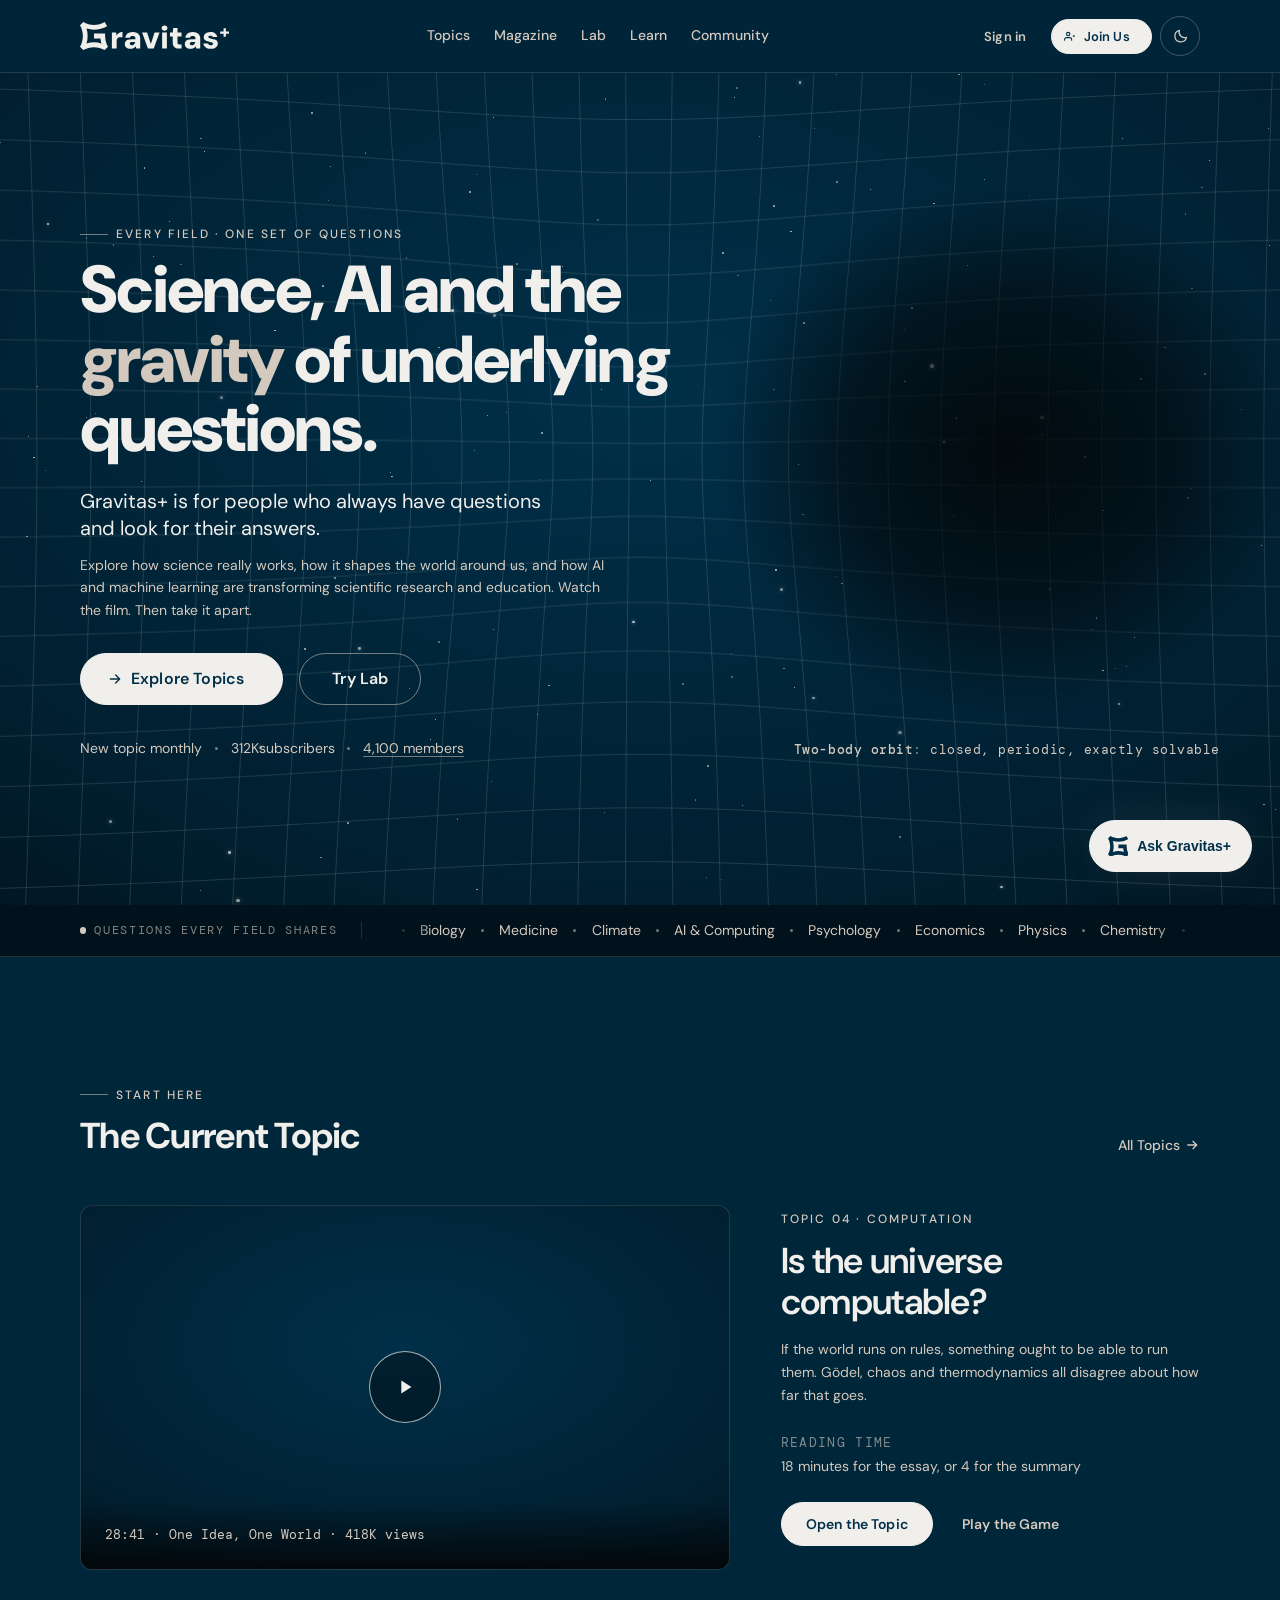
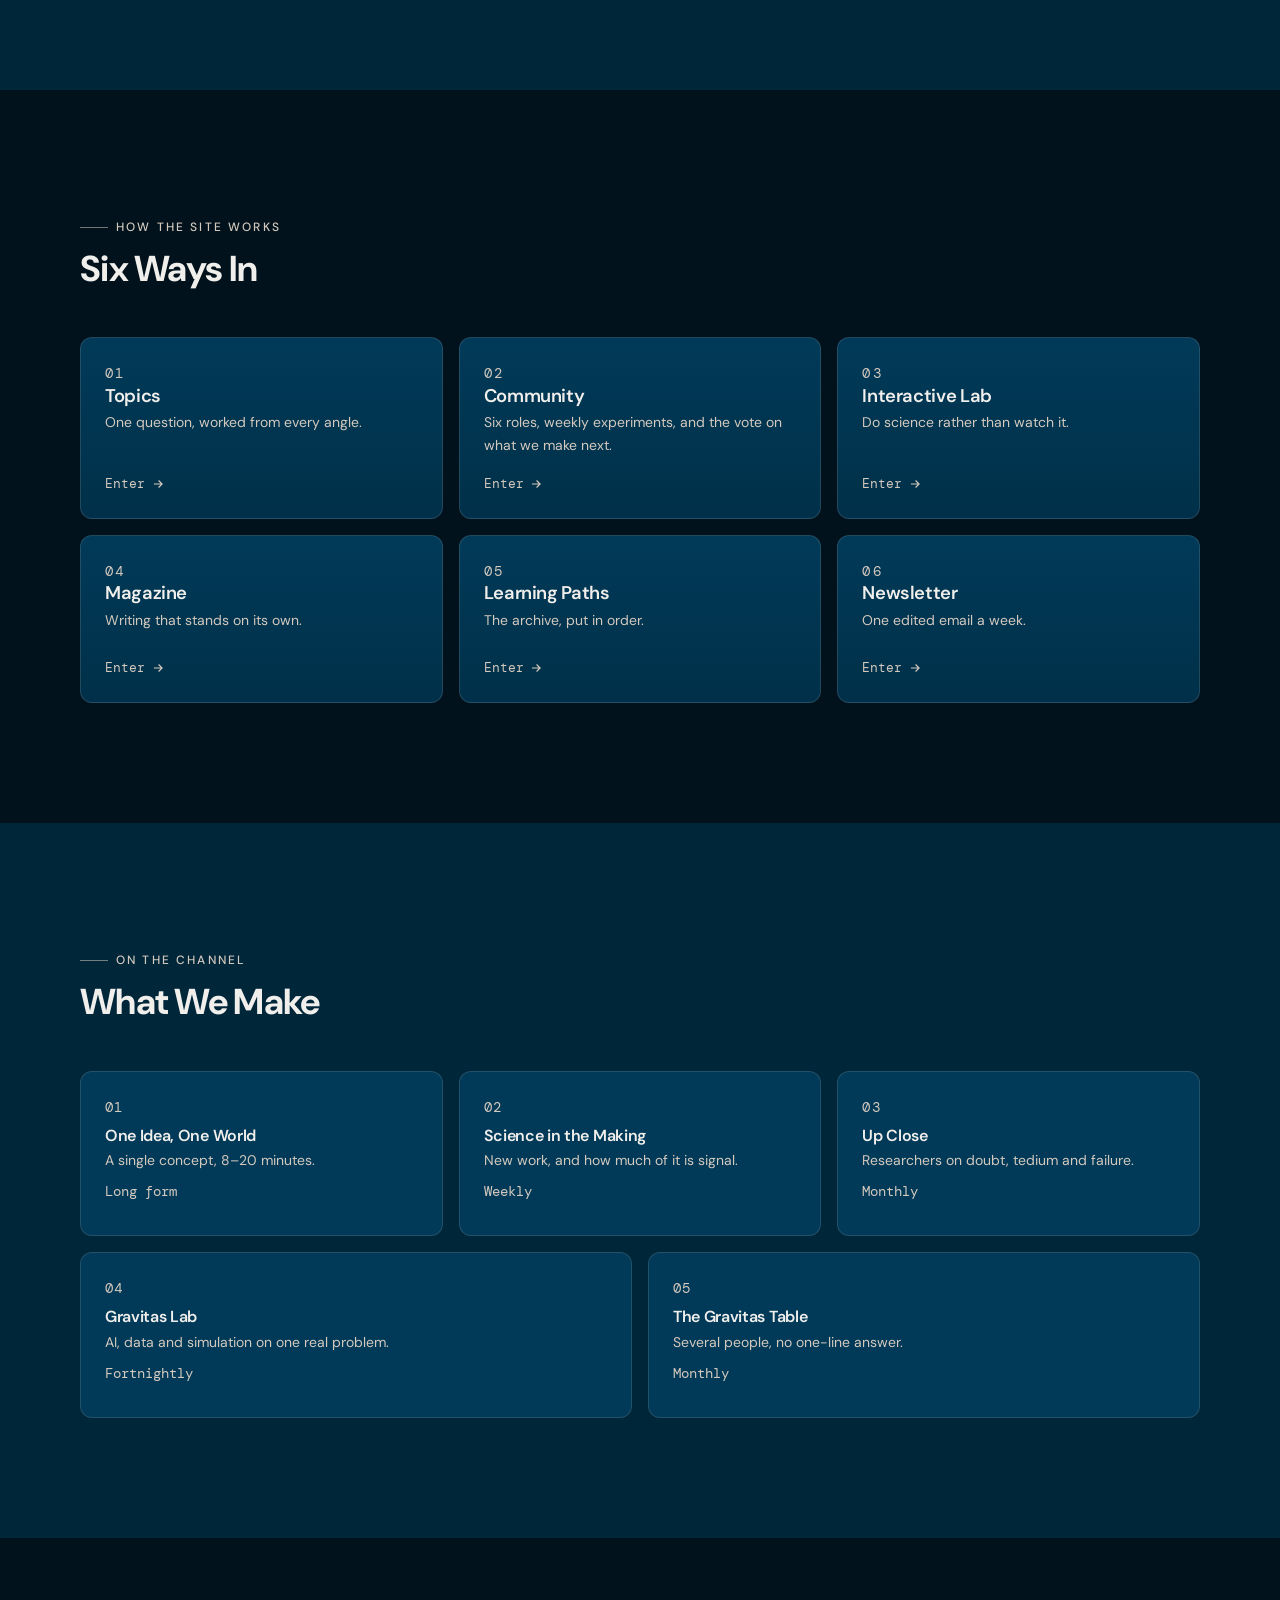
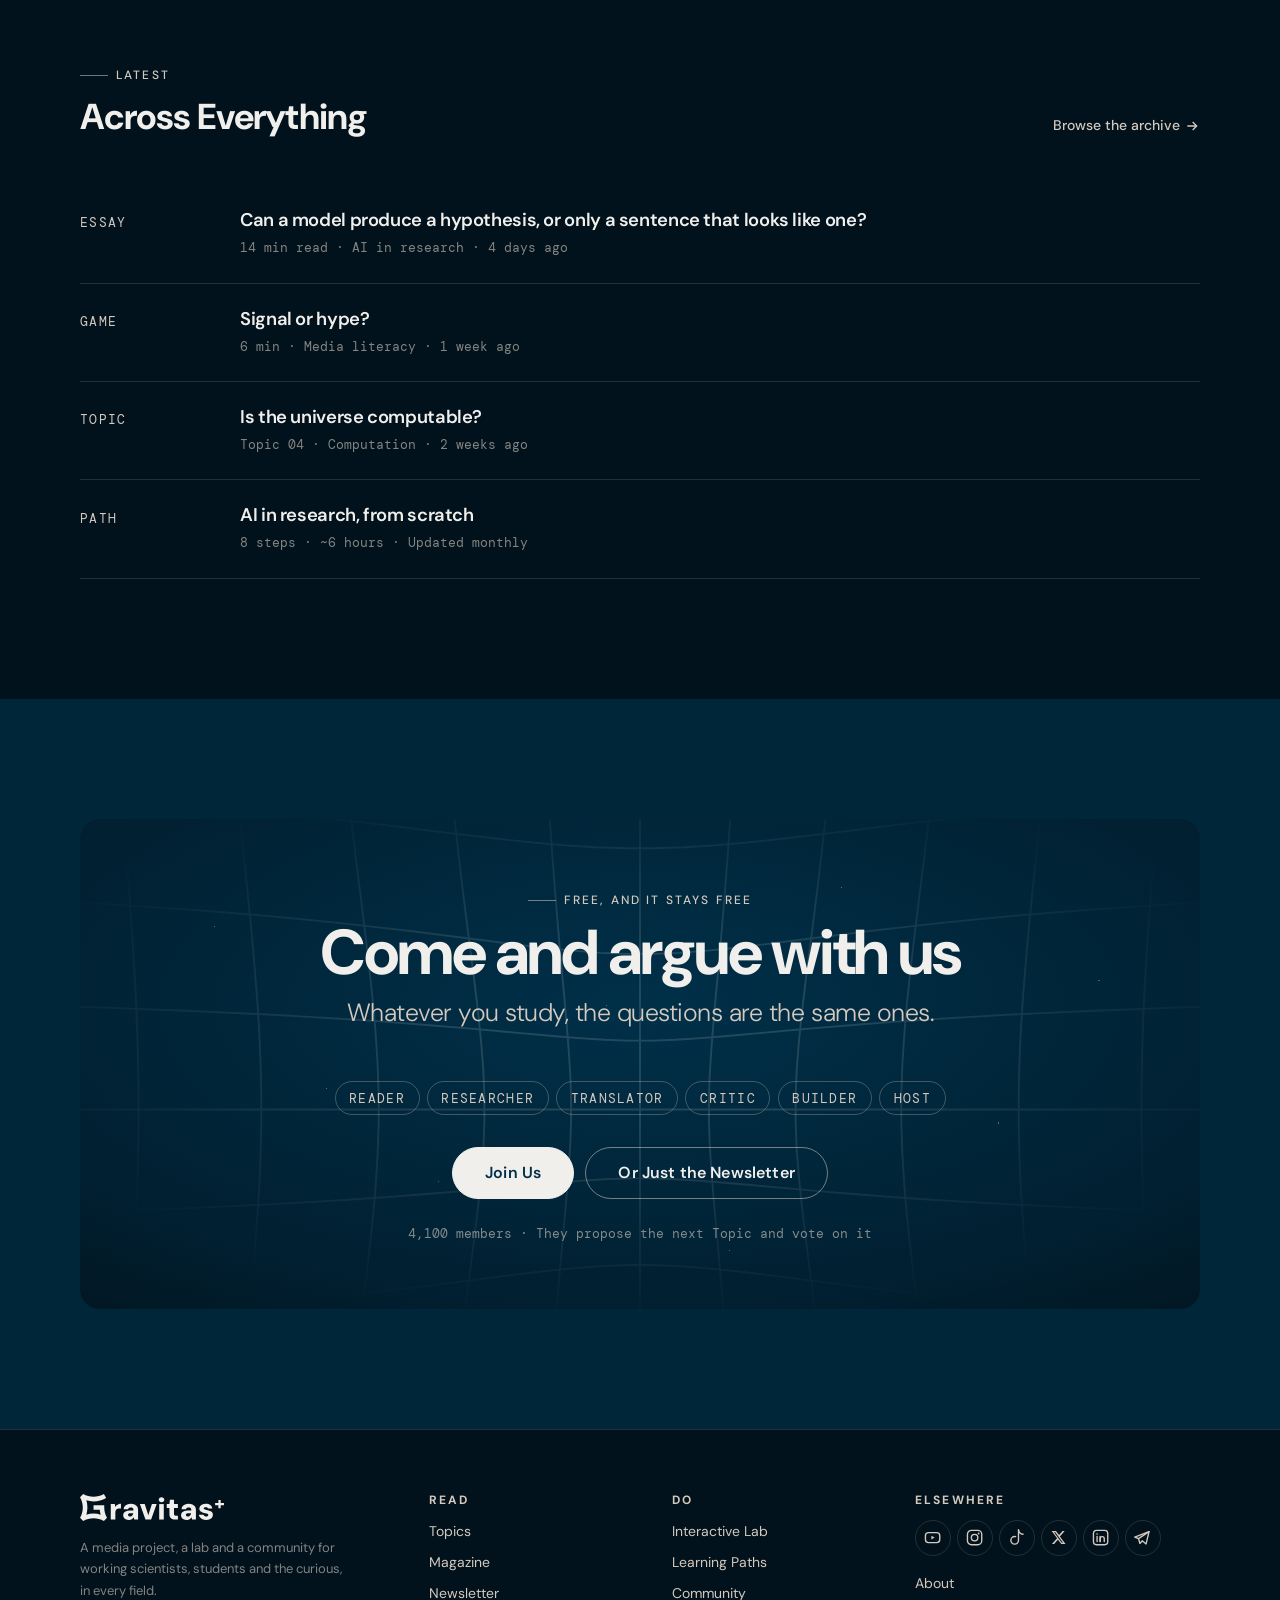
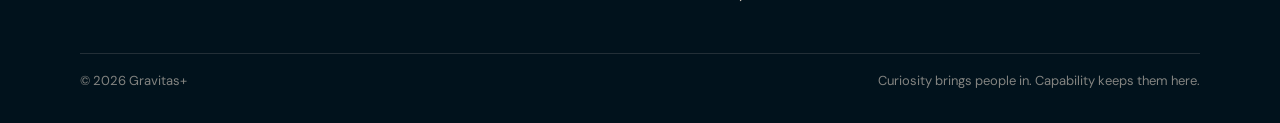
==== commit c8c54cb1: "Add files via upload" ====
--- a/index.html
+++ b/index.html
@@ -4,18 +4,20 @@
 <meta charset="utf-8">
 <meta name="viewport" content="width=device-width, initial-scale=1">
 <script>
-/* Theme, resolved before first paint — see assets/site.js for the toggle. */
+/* Theme, resolved before first paint. See assets/site.js for the toggle.
+   Dark is the default full stop, not "dark unless your OS says otherwise":
+   this is a night sky, and a visitor who has never touched the control should
+   see the same site every time rather than one that depends on a setting they
+   made for some other app. Only an explicit choice, stored here, overrides it. */
 (function(){try{var s=localStorage.getItem('gravitas:theme');
-document.documentElement.setAttribute('data-theme',
-  s==='light'||s==='dark'?s:(matchMedia('(prefers-color-scheme: light)').matches?'light':'dark'));
+document.documentElement.setAttribute('data-theme',s==='light'?'light':'dark');
 }catch(e){document.documentElement.setAttribute('data-theme','dark');}})();
 </script>
-<title>Gravitas+ — Science, AI and the gravity of underlying questions</title>
-<meta name="description" content="Gravitas+ is a media project, interactive lab and community at the intersection of science, AI and society — for people who always have questions and look for their answers.">
+<title>Gravitas+ · Science, AI and the gravity of underlying questions</title>
+<meta name="description" content="Gravitas+ is a media project, interactive lab and community at the intersection of science, AI and society, for people who always have questions and look for their answers.">
 <link rel="icon" href="assets/favicon.svg" type="image/svg+xml">
 <link rel="mask-icon" href="assets/monogram.svg" color="#003049">
-<meta name="theme-color" content="#00263a" media="(prefers-color-scheme: dark)">
-<meta name="theme-color" content="#f5f3ef" media="(prefers-color-scheme: light)">
+<meta name="theme-color" content="#00263a">
 <link rel="preconnect" href="https://fonts.googleapis.com">
 <link rel="preconnect" href="https://fonts.gstatic.com" crossorigin>
 <link href="https://fonts.googleapis.com/css2?family=DM+Sans:ital,opsz,wght@0,9..40,100..1000;1,9..40,100..1000&family=DM+Mono:wght@300;400;500&display=swap" rel="stylesheet">
@@ -55,7 +57,7 @@
         <span>Join Us</span>
       </a>
       <button class="theme-toggle" type="button" aria-pressed="false" aria-label="Switch colour theme" title="Switch colour theme">
-        <svg class="ic-moon" viewBox="0 0 24 24" fill="none" stroke="currentColor" stroke-width="1.8" stroke-linecap="round" stroke-linejoin="round" aria-hidden="true"><!-- The crescent sits centred by bounding box but not by mass: its area centroid measures (9.97, 14.03) against a 12,12 viewBox centre, which is why it read as low and left inside a circular button. Shifted part of the way back — correcting the full 2.03 would push the upper tip out of the box, so this splits the difference between the two centres, which is what optical centring is. --><g transform="translate(0.7 -0.7)"><path d="M20 14.2A8.2 8.2 0 0 1 9.8 4a8.4 8.4 0 1 0 10.2 10.2z"/></g></svg>
+        <svg class="ic-moon" viewBox="0 0 24 24" fill="none" stroke="currentColor" stroke-width="1.8" stroke-linecap="round" stroke-linejoin="round" aria-hidden="true"><!-- The crescent sits centred by bounding box but not by mass: its area centroid measures (9.97, 14.03) against a 12,12 viewBox centre, which is why it read as low and left inside a circular button. Shifted part of the way back: correcting the full 2.03 would push the upper tip out of the box, so this splits the difference between the two centres, which is what optical centring is. --><g transform="translate(0.7 -0.7)"><path d="M20 14.2A8.2 8.2 0 0 1 9.8 4a8.4 8.4 0 1 0 10.2 10.2z"/></g></svg>
         <svg class="ic-sun" viewBox="0 0 24 24" fill="none" stroke="currentColor" stroke-width="1.8" stroke-linecap="round" aria-hidden="true"><circle cx="12" cy="12" r="4.1"/><path d="M12 2.6v2.2M12 19.2v2.2M2.6 12h2.2M19.2 12h2.2M5.4 5.4l1.6 1.6M17 17l1.6 1.6M18.6 5.4 17 7M7 17l-1.6 1.6"/></svg>
       </button>
       <button class="lp-menu-btn" aria-label="Menu" aria-expanded="false">
@@ -74,7 +76,10 @@
   <canvas class="lp-comet" id="lp-comet" aria-hidden="true"></canvas>
   <div class="g-container g-hero__inner" style="width:100%">
     <div class="lp-hero__grid">
-      <div>
+      <!-- The column is the container the headline is measured against, not the
+           viewport. See hero.css: sizing display type off vw when it wraps
+           inside a column is what produced one word per line. -->
+      <div class="lp-hero__col">
         <p class="g-eyebrow">Every Field &middot; One Set of Questions</p>
         <h1 class="g-display lp-hero__title">Science, AI and the <em>gravity</em> of underlying questions.</h1>
         <!-- The lede is split rather than shortened. It is three sentences of
@@ -110,7 +115,7 @@
                rest of the hero still scrolls normally. -->
           <div class="lp-orbit__hit" id="lp-orbit-hit" aria-hidden="true"></div>
         </div>
-        <p class="lp-orbit__cap"><span id="lp-orbit-name">Two-body orbit</span> &mdash; <span id="lp-orbit-sub">closed, periodic, exactly solvable</span></p>
+        <p class="lp-orbit__cap"><span id="lp-orbit-name">Two-body orbit</span>: <span id="lp-orbit-sub">closed, periodic, exactly solvable</span></p>
       </div>
     </div>
   </div>
@@ -257,13 +262,13 @@
 </svg></div>
         <p class="g-mt-sm g-subtle" style="font-size:var(--g-fs-caption);max-width:30ch">
           A media project, a lab and a community for working scientists, students and
-          the curious — in every field.</p>
+          the curious, in every field.</p>
       </div>
       <div><h5 class="g-footer__heading">Read</h5>
         <div class="g-stack g-stack--xs"><a href="topics.html">Topics</a><a href="magazine.html">Magazine</a><a href="newsletter.html">Newsletter</a></div></div>
       <div><h5 class="g-footer__heading">Do</h5>
         <div class="g-stack g-stack--xs"><a href="lab.html">Interactive Lab</a><a href="learn.html">Learning Paths</a><a href="community.html">Community</a></div></div>
-      <div><h5 class="g-footer__heading">Elsewhere</h5><ul class="lp-social"><li><a class="lp-social__link" href="#" aria-label="YouTube"><svg viewBox="0 0 24 24" fill="none" stroke="currentColor" stroke-width="1.7"><rect x="2.2" y="5.2" width="19.6" height="13.6" rx="4.2"/><path d="M10.3 9.4v5.2l4.5-2.6z" fill="currentColor" stroke="none"/></svg></a></li><li><a class="lp-social__link" href="#" aria-label="Instagram"><svg viewBox="0 0 24 24" fill="none" stroke="currentColor" stroke-width="1.7"><rect x="3" y="3" width="18" height="18" rx="5"/><circle cx="12" cy="12" r="4.1"/><circle cx="17.1" cy="6.9" r="1.15" fill="currentColor" stroke="none"/></svg></a></li><li><a class="lp-social__link" href="#" aria-label="TikTok"><svg viewBox="0 0 24 24" fill="none" stroke="currentColor" stroke-width="1.7" stroke-linecap="round" stroke-linejoin="round"><path d="M15.6 3.3v9.9a3.6 3.6 0 1 1-3.6-3.6c.3 0 .6 0 .9.1"/><path d="M15.6 3.3c.3 2.3 2 4 4.3 4.2"/></svg></a></li><li><a class="lp-social__link" href="#" aria-label="X"><svg viewBox="0 0 24 24" fill="currentColor"><path d="M17.6 3h3l-6.6 7.6L21.8 21h-5.9l-4.6-6-5.3 6H3l7.1-8.1L2.6 3h6l4.2 5.5L17.6 3zm-1 16.2h1.6L7.5 4.7H5.8l10.8 14.5z"/></svg></a></li><li><a class="lp-social__link" href="#" aria-label="LinkedIn"><svg viewBox="0 0 24 24" fill="none" stroke="currentColor" stroke-width="1.7" stroke-linecap="round"><rect x="3" y="3" width="18" height="18" rx="4"/><path d="M7.6 10.6V17"/><circle cx="7.6" cy="7.5" r="1.05" fill="currentColor" stroke="none"/><path d="M11.4 17v-3.6a2.6 2.6 0 0 1 5.2 0V17"/><path d="M11.4 17v-6.4"/></svg></a></li><li><a class="lp-social__link" href="#" aria-label="Telegram"><svg viewBox="0 0 24 24" fill="none" stroke="currentColor" stroke-width="1.7" stroke-linejoin="round"><path d="M21.3 4.4 2.9 11.3c-.8.3-.8 1.4.1 1.6l4.6 1.2 1.7 5.1c.2.6 1 .8 1.4.3l2.4-2.5 4.5 3.3c.5.4 1.3.1 1.4-.6l2.9-13.9c.1-.7-.5-1.2-1.2-1z"/><path d="M7.6 14.1 18.4 7.6l-7.5 8"/></svg></a></li></ul>
+      <div><h5 class="g-footer__heading">Elsewhere</h5><ul class="lp-social"><li><a class="lp-social__link" href="#" aria-label="YouTube"><svg viewBox="0 0 24 24" fill="none" stroke="currentColor" stroke-width="1.7"><g transform="translate(1.041 1.041) scale(0.9133)" stroke-width="1.861"><rect x="2.2" y="5.2" width="19.6" height="13.6" rx="4.2"/><path d="M10.3 9.4v5.2l4.5-2.6z" fill="currentColor" stroke="none"/></g></svg></a></li><li><a class="lp-social__link" href="#" aria-label="Instagram"><svg viewBox="0 0 24 24" fill="none" stroke="currentColor" stroke-width="1.7"><g transform="translate(0.067 0.067) scale(0.9944)" stroke-width="1.709"><rect x="3" y="3" width="18" height="18" rx="5"/><circle cx="12" cy="12" r="4.1"/><circle cx="17.1" cy="6.9" r="1.15" fill="currentColor" stroke="none"/></g></svg></a></li><li><a class="lp-social__link" href="#" aria-label="TikTok"><svg viewBox="0 0 24 24" fill="none" stroke="currentColor" stroke-width="1.7" stroke-linecap="round" stroke-linejoin="round"><g transform="translate(-6.312 -2.076) scale(1.3259)" stroke-width="1.282"><path d="M15.6 3.3v9.9a3.6 3.6 0 1 1-3.6-3.6c.3 0 .6 0 .9.1"/><path d="M15.6 3.3c.3 2.3 2 4 4.3 4.2"/></g></svg></a></li><li><a class="lp-social__link" href="#" aria-label="X"><svg viewBox="0 0 24 24" fill="currentColor"><g transform="translate(0.944 1.125) scale(0.9062)"><path d="M17.6 3h3l-6.6 7.6L21.8 21h-5.9l-4.6-6-5.3 6H3l7.1-8.1L2.6 3h6l4.2 5.5L17.6 3zm-1 16.2h1.6L7.5 4.7H5.8l10.8 14.5z"/></g></svg></a></li><li><a class="lp-social__link" href="#" aria-label="LinkedIn"><svg viewBox="0 0 24 24" fill="none" stroke="currentColor" stroke-width="1.7" stroke-linecap="round"><g transform="translate(0.067 0.067) scale(0.9944)" stroke-width="1.709"><rect x="3" y="3" width="18" height="18" rx="4"/><path d="M7.6 10.6V17"/><circle cx="7.6" cy="7.5" r="1.05" fill="currentColor" stroke="none"/><path d="M11.4 17v-3.6a2.6 2.6 0 0 1 5.2 0V17"/><path d="M11.4 17v-6.4"/></g></svg></a></li><li><a class="lp-social__link" href="#" aria-label="Telegram"><svg viewBox="0 0 24 24" fill="none" stroke="currentColor" stroke-width="1.7" stroke-linejoin="round" stroke-linecap="round"><g transform="translate(-0.563 0.479) scale(0.9728)" stroke-width="1.748"><path d="M21.2 4.2 L2.8 11.2 L7.6 13.2 L9.5 19.4 L12.4 16 L17.4 20 Z"/><path d="M7.6 13.2 L21.2 4.2"/></g></svg></a></li></ul>
         <div class="g-stack g-stack--xs" style="margin-top:var(--g-space-sm)"><a href="about.html">About</a></div></div>
     </div>
     <div class="g-footer__legal">
--- a/assets/gravitas.css
+++ b/assets/gravitas.css
@@ -2,7 +2,7 @@
    GRAVITAS+ DESIGN SYSTEM  ·  v1.0
    A single stylesheet for the Gravitas+ website and web marketing.
 
-   Structure (CSS cascade layers — later layers win, so component styles
+   Structure (CSS cascade layers, later layers win, so component styles
    never get out-fought by a stray utility or base rule):
      1. tokens      primitive + semantic custom properties
      2. base        reset, document defaults, typography defaults
@@ -21,7 +21,7 @@
    ========================================================================== */
 @layer tokens {
   :root {
-    /* ---- Brand primitives — the four fixed colours ------------------- */
+    /* ---- Brand primitives, the four fixed colours ------------------- */
     --g-cosmos-blue: #003049;
     --g-sisal:       #d4c9be;
     --g-royal-black: #030303;
@@ -29,12 +29,12 @@
 
     /* ---- Cosmos ramp -------------------------------------------------
        Every surface value is Cosmos Blue mixed toward black or light.
-       One hue, six depths — this is how the palette stays strict while
+       One hue, six depths, this is how the palette stays strict while
        still supporting a real interface. Do not add hues here.          */
     --g-cosmos-900: #01121c;  /* the void behind everything */
     --g-cosmos-800: #011f30;  /* sunken: wells, insets, code */
     --g-cosmos-700: #00263a;  /* page background at rest */
-    --g-cosmos-600: #003049;  /* base surface — the brand anchor */
+    --g-cosmos-600: #003049;  /* base surface, the brand anchor */
     --g-cosmos-500: #013a58;  /* raised: cards, menus */
     --g-cosmos-400: #01486d;  /* hovered / lifted */
     --g-cosmos-300: #1c6288;  /* pressed, active rails */
@@ -58,7 +58,7 @@
     --g-focus:             var(--g-white-tint);
 
     /* ---- Signal colours ----------------------------------------------
-       Functional feedback only — form errors, build status, alerts.
+       Functional feedback only, form errors, build status, alerts.
        Never decorative, never a background, never in marketing art.
        Kept low-chroma so they read as neighbours of the palette rather
        than as new brand colours.                                        */
@@ -69,7 +69,7 @@
     /* ---- Type --------------------------------------------------------- */
     --g-font: "DM Sans", system-ui, -apple-system, "Segoe UI", Inter, Arial, sans-serif;
     /* DM Mono is DM Sans's sibling. Scoped strictly to code, data and
-       physics notation — the one place a single sans can't do the job. */
+       physics notation, the one place a single sans can't do the job. */
     --g-font-mono: "DM Mono", ui-monospace, "SF Mono", Menlo, Consolas, monospace;
 
     --g-w-thin: 100;  --g-w-extralight: 200; --g-w-light: 300;
@@ -100,7 +100,7 @@
 
     --g-measure: 68ch;   /* long-form line length */
 
-    /* ---- Space — 4px base ---------------------------------------------- */
+    /* ---- Space, 4px base ---------------------------------------------- */
     --g-space-3xs: 0.25rem;  --g-space-2xs: 0.5rem;  --g-space-xs: 0.75rem;
     --g-space-sm:  1rem;     --g-space-md:  1.5rem;  --g-space-lg: 2rem;
     --g-space-xl:  3rem;     --g-space-2xl: 4rem;    --g-space-3xl: 6rem;
@@ -136,7 +136,7 @@
     --g-well-image: url("assets/spacetime-well.svg");
 
     /* ---- Motion ---------------------------------------------------------
-       ease-orbit: decisive departure, long settle — things arrive the way
+       ease-orbit: decisive departure, long settle, things arrive the way
        a body settles into orbit rather than snapping into place.         */
     --g-ease-orbit: cubic-bezier(0.16, 1, 0.3, 1);
     --g-ease-fall:  cubic-bezier(0.55, 0, 0.35, 1);
@@ -151,7 +151,7 @@
        Everything below is a value that has to *flip* between dark and light.
        They live here as named channels rather than as literals scattered
        through the component files, because the old code had the dark values
-       hard-coded in ninety-odd places — which is precisely why there was no
+       hard-coded in ninety-odd places, which is precisely why there was no
        light mode. Adding one meant finding them all once.                 */
 
     /* Ink used for translucent overlays: hover washes, tracks, scrims.
@@ -163,7 +163,7 @@
        the accent or borrowing a fifth hue. */
     --g-accent: var(--g-sisal);
 
-    /* Sticky chrome (header, topic sub-nav) — a translucent slab of the page
+    /* Sticky chrome (header, topic sub-nav), a translucent slab of the page
        background rather than a fixed colour. */
     --g-chrome: 0 38 58;
     --g-chrome-a: 0.72;
@@ -187,7 +187,7 @@
 
   /* ---- Light theme ------------------------------------------------------
      A real second mode, not the inversion below. The brand is a night sky, so
-     the light theme is not "the same page with the lights on" — the star
+     the light theme is not "the same page with the lights on", the star
      field, meteors and deep-space gradients switch off entirely rather than
      rendering as grey noise on paper. What survives is the structure: Cosmos
      Blue as ink, White Tint as ground, Sisal darkened to bronze as accent.  */
@@ -245,7 +245,7 @@
   }
 
   /* Ordinary page transitions shouldn't animate, but a theme flip that snaps
-     is jarring — the whole field changes at once. A short cross-fade on the
+     is jarring, the whole field changes at once. A short cross-fade on the
      two properties that actually carry the theme is enough; anything longer
      and the toggle feels laggy. */
   :root[data-theme] body,
@@ -256,7 +256,7 @@
                 color 260ms var(--g-ease-orbit);
   }
 
-  /* Light inversion — press releases, print-alike pages, embeds on white.
+  /* Light inversion, press releases, print-alike pages, embeds on white.
      Predates the light theme and is kept because it is scoped to a *block*
      rather than the document: it inverts one panel inside an otherwise dark
      page, which the theme cannot do. */
@@ -467,7 +467,7 @@
 
   /* ---- The Spacetime Well ----------------------------------------------
      The signature background layer: a coordinate grid curved by a mass.
-     Drop it inside any position:relative block. It whispers — opacity
+     Drop it inside any position:relative block. It whispers, opacity
      stays low, and content always sits above it.                        */
   .g-well {
     position: absolute; inset: 0;
@@ -606,7 +606,7 @@
     box-shadow: var(--g-glow-sm), var(--g-shadow);
   }
 
-  /* Video card — the channel's core content object */
+  /* Video card, the channel's core content object */
   .g-video-card { padding: 0; }
   .g-video-card__thumb {
     position: relative; aspect-ratio: 16 / 9;
@@ -627,7 +627,7 @@
   }
   .g-video-card__content { padding: var(--g-space-sm) var(--g-space-md) var(--g-space-md); display: flex; flex-direction: column; flex: 1; }
 
-  /* Stat — one number, one label. Used sparingly. */
+  /* Stat, one number, one label. Used sparingly. */
   .g-stat__value {
     font-size: clamp(2rem, 1.4rem + 2.4vw, 3rem);
     font-weight: var(--g-w-bold);
@@ -774,7 +774,7 @@
     color: var(--g-text-muted); text-transform: uppercase; letter-spacing: 0.12em;
   }
 
-  /* ---- Prose — long-form article body ---------------------------------------- */
+  /* ---- Prose, long-form article body ---------------------------------------- */
   .g-prose { max-width: var(--g-measure); font-size: var(--g-fs-lead); }
   .g-prose > * + * { margin-top: var(--g-space-sm); }
   .g-prose h2 { margin-top: var(--g-space-xl); }
--- a/assets/site.css
+++ b/assets/site.css
@@ -1,13 +1,13 @@
 /* =========================================================================
-   GRAVITAS+ — SITE COMPONENTS
+   GRAVITAS+, SITE COMPONENTS
    Built on top of gravitas.css (the design system). Everything here is a
    component the new architecture needs and the old single-page site didn't.
    ========================================================================= */
 
 /* ---- the signature texture, available to every page ---------------------
    .g-well lives in the design system, but the image it draws was declared only
-   in hero.css. Any page that didn't load the home page's stylesheet — About,
-   Community, Account — rendered the well as an empty box, which is why their
+   in hero.css. Any page that didn't load the home page's stylesheet, About,
+   Community, Account, rendered the well as an empty box, which is why their
    CTA panels came out flat while the identical panel on the home page carried
    the curved grid. The file is already in assets/; point at it here, where
    every page can see it. */
@@ -25,7 +25,7 @@
 @media (max-width: 720px) {
   /* Collapse the CTA to a circular icon button that sits beside the hamburger.
      (The old rule targeted `.lp-header__cta .g-btn span`, but the class is on the
-     button itself — so it never matched, the full label stayed, and the burger
+     button itself, so it never matched, the full label stayed, and the burger
      wrapped onto a second line.) */
   .lp-header__cta span { display: none; }
   .lp-header__cta {
@@ -43,7 +43,7 @@
   .lp-menu-btn[aria-expanded="true"] { background: rgb(var(--g-tint) / 0.12); border-color: var(--g-border-strong); }
 
   /* The dropdown panel lives entirely in CSS so nothing leaks back to desktop.
-     Only the .is-open class is toggled — no inline styles. */
+     Only the .is-open class is toggled, no inline styles. */
   .g-nav {
     display: none;
     position: absolute; top: calc(100% + 0.5rem); right: 0;
@@ -70,23 +70,23 @@
 /* ---- Optical centring for buttons with a leading icon --------------------
    A leading icon pushes the label right of the button's centre. Correcting for
    it *fully* centres the label but leaves the ink block visibly left of centre
-   with a lopsided 1:2 whitespace split — which reads worse than the original
+   with a lopsided 1:2 whitespace split, which reads worse than the original
    problem. So compensate partially: shift by ~45% of the icon+gap width. The
    label lands a few px right of centre, the ink a few px left, and the two
    errors cancel to the eye.
 
    Driven by an explicit class rather than :has(), so every browser resolves it
-   the same way — with :has() the correction silently vanished wherever it
+   the same way, with :has() the correction silently vanished wherever it
    wasn't supported, giving two different buttons. */
 /* Without correction the label sits (icon + gap)/2 right of centre. Shifting by
-   exactly half of that splits the error evenly between label and ink — the
+   exactly half of that splits the error evenly between label and ink, the
    minimax compromise. Expressed in em so it tracks each button size on its own:
    6px on --lg, 5.5px default, 5.25px on --sm. */
 .g-btn--lead { --_shift: calc((1em + 0.5rem) / 4); }
 .g-btn--lead    { padding-left: calc(1.5rem - var(--_shift)); padding-right: calc(1.5rem + var(--_shift)); }
 .g-btn--lead.g-btn--lg { padding-left: calc(2rem   - var(--_shift)); padding-right: calc(2rem   + var(--_shift)); }
 .g-btn--lead.g-btn--sm { padding-left: calc(1rem   - var(--_shift)); padding-right: calc(1rem   + var(--_shift)); }
-/* the header CTA collapses to an icon-only circle on mobile — no label to centre */
+/* the header CTA collapses to an icon-only circle on mobile, no label to centre */
 @media (max-width: 720px) { .lp-header__cta.g-btn--lead { padding: 0; } }
 
 /* ---- Topic filter row (PBS season selector) ---- */
@@ -102,7 +102,7 @@
 .g-header__inner { position: relative; }
 .gh-actions { display: flex; align-items: center; gap: var(--g-space-2xs); flex: none; flex-wrap: nowrap; }
 
-/* depth switch — the answer to serving two audiences without splitting the
+/* depth switch, the answer to serving two audiences without splitting the
    site in two. It re-renders the page in place instead of sending people
    somewhere else, so nobody has to choose an identity at the door. */
 .depth {
@@ -120,8 +120,8 @@
 .depth button[aria-pressed="true"] { background: var(--g-solid-bg); color: var(--g-solid-fg); }
 .depth button:hover[aria-pressed="false"] { color: var(--g-text); }
 /* The switch is hidden below 900px because it used to live in the header,
-   where there is no room for it on a phone. It does not live there any more —
-   it sits in the .depthbar above the text it governs — so hiding it left the
+   where there is no room for it on a phone. It does not live there any more -
+   it sits in the .depthbar above the text it governs, so hiding it left the
    bar announcing "this essay reads two ways" with no way to pick either.
    Hide it only where it is still chrome. */
 @media (max-width: 900px) { .g-header .depth { display: none; } }
@@ -129,14 +129,14 @@
 /* content that only belongs to one reading level */
 /* Depth visibility.
    This used to force `display: block` when revealing, which stamped on whatever
-   the element's own layout was — a flex list row became a block, its badge lost
+   the element's own layout was, a flex list row became a block, its badge lost
    `flex: none` and stretched, and the text next to it shifted. Hiding is the
    only thing this rule should decide; the element keeps its own display value
    via `revert`, so a row stays a row. */
 /* Only ever hide. `revert` on the revealed element brought back the UA default
    (an li became list-item) rather than the author's own rule, so revealed rows
    laid out differently from the ones already showing. Hiding the other side
-   leaves every visible element with exactly the display its own CSS gives it —
+   leaves every visible element with exactly the display its own CSS gives it -
    and with no JS at all, everything simply shows. */
 body.is-overview [data-level="deep"],
 body.is-deep     [data-level="overview"] { display: none; }
@@ -500,7 +500,7 @@
 .rv.in { opacity: 1; transform: none; }
 @media (prefers-reduced-motion: reduce) { .rv { opacity: 1; transform: none; } }
 
-/* ---- Footer social icons — uniform circular buttons, one visual weight ---- */
+/* ---- Footer social icons, uniform circular buttons, one visual weight ---- */
 /* The Elsewhere column needs a little more room than the others so all five
    sit on a single row rather than wrapping 4+1. */
 .g-footer__grid { grid-template-columns: 1.5fr 1fr 1fr 1.35fr; }
@@ -524,7 +524,10 @@
   color: var(--g-text); border-color: var(--g-border-strong);
   background: rgb(var(--g-tint) / 0.08); transform: translateY(-2px);
 }
-.lp-social__link svg { width: 1.05rem; height: 1.05rem; display: block; }
+/* Now the glyphs actually fill their 24-unit box, 1.05rem left them
+   floating in a 2.25rem circle, the mark was under 40% of the button.
+   1.2rem puts it at the ~45% that reads as a filled-in icon button. */
+.lp-social__link svg { width: 1.2rem; height: 1.2rem; display: block; }
 
 
 /* ---- reading level on magazine entries --------------------------------
@@ -561,7 +564,7 @@
 /* ---- two-line drop cap --------------------------------------------------
    The letter has to sit on two lines exactly: its cap top level with the cap
    top of line one, its baseline sitting on the baseline of line two. The old
-   values did neither — sizing the float against the *line box* rather than the
+   values did neither, sizing the float against the *line box* rather than the
    cap height left the A floating high, meeting neither line.
 
    Worked from DM Sans's real metrics (1000 upem, cap height 700, ascender 992,
@@ -573,7 +576,7 @@
      margin-top so the baselines meet    = 0.15em of that
 
    Browsers that support initial-letter do this arithmetic themselves, from
-   whichever font actually loaded, so let them — the float is the fallback. */
+   whichever font actually loaded, so let them, the float is the fallback. */
 .art__lede::first-letter {
   float: left;
   font-size: 3.4em;
@@ -646,7 +649,7 @@
 .is-flat { cursor: default; text-decoration: none; color: var(--g-text-muted); }
 .is-flat:hover { color: var(--g-text-muted); }
 
-/* verdict line under a simulation — states the reading, so the control has a
+/* verdict line under a simulation, states the reading, so the control has a
    consequence in words as well as pixels */
 .play__note { margin: 0; padding: .7rem var(--g-space-md);
   border-top: 1px solid var(--g-hairline); font-size: var(--g-fs-small); }
@@ -656,7 +659,7 @@
 
 /* ---- join ---------------------------------------------------------------
    The old version was a form dropped on a flat band. This one borrows the
-   hero's treatment — the well and the starfield behind it, real vertical
+   hero's treatment, the well and the starfield behind it, real vertical
    room, and the roles shown as things you become rather than a sentence
    describing them. */
 .join { position: relative; overflow: hidden; isolation: isolate;
@@ -797,7 +800,7 @@
 /* ---- team ---------------------------------------------------------------
    A list, not a one-off block, because more people are coming. The open slot
    is a real card so the section does not look thin at one person. */
-/* One card per row, and generous — these are the people, not a sidebar. */
+/* One card per row, and generous, these are the people, not a sidebar. */
 .team { list-style: none; margin: 0; padding: 0; display: grid;
   grid-template-columns: 1fr; gap: var(--g-space-md); max-width: 54rem; }
 .person { display: flex; gap: var(--g-space-lg); align-items: flex-start;
@@ -842,7 +845,7 @@
 @media (max-width: 560px) { .hist li { grid-template-columns: 1fr; gap: .3rem; } }
 
 /* ---- an aside that starts level with the body of the column beside it ----
-   The previous version pushed the aside down with `padding-top: 13rem` — a
+   The previous version pushed the aside down with `padding-top: 13rem`, a
    guess at the height of the heading and lead above the poll. Two things were
    wrong with it. The guess only held at one viewport and one font, so the box
    was never quite level; and because sticky positioning measures the border
@@ -858,7 +861,7 @@
 .split--rows > .split__body  { grid-column: 1; grid-row: 2; }
 .split--rows > .aside        { grid-column: 2; grid-row: 2; }
 /* The poll carries its own top margin for the case where it follows text.
-   Here the grid row gap is already the separation, so drop it — otherwise the
+   Here the grid row gap is already the separation, so drop it, otherwise the
    aside sits a margin higher than the box it is levelling with. */
 .split--rows > .split__body > .poll:first-child { margin-top: 0; }
 @media (max-width: 900px) {
@@ -926,12 +929,12 @@
 
 
 /* =========================================================================
-   LIGHT THEME — the parts a token swap can't reach
+   LIGHT THEME, the parts a token swap can't reach
    -------------------------------------------------------------------------
    Most of the site flips automatically now that surfaces, ink and overlays
    all come from tokens. What is left here are the places where the dark
    design isn't a colour but a *device*: a night sky, a scrim over a dark
-   still, an inline SVG with white strokes baked in. Those don't translate —
+   still, an inline SVG with white strokes baked in. Those don't translate -
    they have to be switched off or redrawn.
    ========================================================================= */
 
@@ -940,14 +943,14 @@
 :root[data-theme="light"] .g-starfield,
 :root[data-theme="light"] .lp-stars,
 :root[data-theme="light"] .lp-meteors { display: none; }
-/* The comet stays. It is the cursor — the hero sets `cursor: none` and lets the
-   canvas draw the pointer instead — so hiding it in light mode did not remove a
+/* The comet stays. It is the cursor, the hero sets `cursor: none` and lets the
+   canvas draw the pointer instead, so hiding it in light mode did not remove a
    decoration, it removed the mouse pointer. It takes its colour from the tokens
    and composites normally, so on paper it is simply a dark comet. */
 
 /* The well is a single SVG with White Tint strokes, used as a background
    image in three places. Inverting the render is cheaper and more reliable
-   than shipping a second file — alpha is preserved, so only the strokes
+   than shipping a second file, alpha is preserved, so only the strokes
    flip. */
 :root[data-theme="light"] .g-well { filter: invert(1); opacity: 0.16; }
 
@@ -1030,7 +1033,7 @@
 /* =========================================================================
    LONG-FORM READING COMFORT
    -------------------------------------------------------------------------
-   Topics and Magazine pieces are supposed to be dense — that is the product,
+   Topics and Magazine pieces are supposed to be dense, that is the product,
    and cutting them would be cutting the thing people came for. So the fix on
    these pages is not fewer words but a page that is easier to hold: a shorter
    measure, more air between ideas than inside them, headings that announce
@@ -1079,7 +1082,7 @@
 
 /* ---- Reading progress ---------------------------------------------------
    Two thousand words with no end in sight is a different experience from two
-   thousand words that visibly end. One hairline, no numbers, no percentage —
+   thousand words that visibly end. One hairline, no numbers, no percentage -
    the information is "how much is left", and a bar answers that without
    asking to be read. */
 .readbar {
--- a/assets/hero.css
+++ b/assets/hero.css
@@ -11,20 +11,20 @@
 /* ---- Hero ---- */
 .lp-hero { min-height: min(92vh, 860px); display: flex; align-items: center; }
 
-/* interactive "pucker" grid — a canvas that draws the spacetime well and
+/* interactive "pucker" grid, a canvas that draws the spacetime well and
    bends its lines inward around the cursor. Sits lowest, above the gradient. */
 .lp-grid { position: absolute; inset: 0; z-index: 0; pointer-events: none; }
 
-/* scattered stars, generated in JS — sits above the grid, below content */
+/* scattered stars, generated in JS, sits above the grid, below content */
 .lp-stars { position: absolute; inset: 0; z-index: 1; pointer-events: none; overflow: hidden; }
 .lp-star { position: absolute; border-radius: 50%; background: rgb(var(--g-canvas-line)); }
 .lp-star.is-twinkle { animation: lp-twinkle var(--dur, 4s) ease-in-out infinite; animation-delay: var(--delay, 0s); }
 @keyframes lp-twinkle { 0%, 100% { opacity: var(--o, .6); } 50% { opacity: .12; } }
 
-/* rare drifting meteors — sits with the stars, behind all content */
+/* rare drifting meteors, sits with the stars, behind all content */
 .lp-meteors { position: absolute; inset: 0; z-index: 1; pointer-events: none; }
 
-/* comet cursor — a canvas laid over the hero. It sits ABOVE the hero content
+/* comet cursor, a canvas laid over the hero. It sits ABOVE the hero content
    (z-index 4 vs the content's 3) so the cursor draws on top of the buttons
    instead of sliding underneath them. pointer-events:none keeps clicks working. */
 .lp-comet { position: absolute; inset: 0; z-index: 4; pointer-events: none; }
@@ -38,14 +38,37 @@
 /* keep hero text/CTAs above the grid + star + comet layers */
 .lp-hero .g-hero__inner { position: relative; z-index: 3; }
 @media (prefers-reduced-motion: reduce) { .lp-comet, .lp-meteors { display: none; } .lp-star.is-twinkle { animation: none; } }
+/* ---- Hero headline measure ------------------------------------------------
+   The headline was sized off the viewport (clamp with 5.4vw, capping at
+   5.25rem) but it wraps inside a *column*. At 1440px that meant 84px type in a
+   558px column: about twelve and a half characters a line, so "underlying" was
+   a line by itself and the block ran to four or five lines of one or two words
+   each. Tall, ragged, and nothing to do with how wide the screen was.
+
+   Two changes. The text column takes more of the grid, and the type is now
+   measured against that column rather than the window. A container query unit
+   is the honest tool here: 10.8cqw holds the headline at roughly seventeen
+   characters a line at every width, which is where a display line stops
+   looking like a list of words. The vw clamp stays as the fallback, tuned down
+   so browsers without container queries land in the same neighbourhood. */
 .lp-hero__grid {
-  display: grid; grid-template-columns: 1fr 0.95fr;
+  display: grid; grid-template-columns: 1.15fr 0.85fr;
   gap: clamp(1.5rem, 4vw, 4rem); align-items: center; width: 100%;
 }
-.lp-hero__title { font-size: clamp(2.6rem, 1.4rem + 5.4vw, 5.25rem); margin-bottom: var(--g-space-md); }
+.lp-hero__col { min-width: 0; }
+.lp-hero__title {
+  font-size: clamp(2.6rem, 1.2rem + 3.6vw, 4.35rem);
+  margin-bottom: var(--g-space-md);
+  /* Even the rag out rather than leaving a two-word orphan on the last line. */
+  text-wrap: balance;
+}
+@supports (container-type: inline-size) {
+  .lp-hero__col { container-type: inline-size; }
+  .lp-hero__title { font-size: clamp(2.6rem, 10.8cqw, 4.5rem); }
+}
 /* This was `inline-flex` with the default `nowrap`, left over from when it
    held a logo lockup. Three stats and two separators cannot fit one phone
-   line, and nowrap meant they did not try — the row simply ran off the side.
+   line, and nowrap meant they did not try, the row simply ran off the side.
    It wraps now, and it wraps between facts rather than through them. */
 .lp-hero__credit {
   display: flex; flex-wrap: wrap; align-items: center;
@@ -62,7 +85,7 @@
 .lp-orbit {
   width: min(115%, 38rem); margin-inline: auto; margin-right: -4%; position: relative;
 }
-/* The hero field is Cosmos Blue, which pulls every trail cool — a warm Sisal
+/* The hero field is Cosmos Blue, which pulls every trail cool, a warm Sisal
    body composited over it reads blue. A soft Royal-Black well behind the
    canvas lets the three bodies keep their own colour, and focuses the eye. */
 .lp-orbit::before {
@@ -77,7 +100,7 @@
 
 /* ---- Touch play area ------------------------------------------------------
    On a touch screen there is no hover, so the third mass is driven by a finger
-   drag — and a finger drag is also how you scroll. Rather than kill scrolling
+   drag, and a finger drag is also how you scroll. Rather than kill scrolling
    across the whole hero (which would trap the reader on a screen the orbit
    nearly fills), one deliberately small patch centred on the pair opts out of
    panning. Inside it a drag plays the orbit; a few dozen pixels outside it the
@@ -87,7 +110,7 @@
   position: absolute; left: 50%; top: 50%;
   width: 70%; aspect-ratio: 1 / 1; transform: translate(-50%, -50%);
   border-radius: 50%; z-index: 2;
-  pointer-events: none;          /* inert for mice — the comet owns the pointer */
+  pointer-events: none;          /* inert for mice, the comet owns the pointer */
 }
 /* any-pointer, not pointer: a touchscreen laptop should get the play area even
    though its primary pointer is a mouse. Pointer events bubble to the hero
@@ -107,7 +130,7 @@
    appeared, the handles came up, and the gravity interaction was lost behind a
    selection the reader never wanted. Hero copy is not the sort of text anyone
    long-presses to quote, so on touch devices it is simply not selectable.
-   Deliberately scoped to the hero — body copy further down the page stays
+   Deliberately scoped to the hero, body copy further down the page stays
    selectable, quotable and translatable. */
 @media (pointer: coarse) {
   .lp-hero, .lp-hero * {
@@ -136,7 +159,7 @@
   /* The orbit used to be pulled above the copy on a phone (order: -1), where a
      square canvas plus its caption ate most of the first screen and the
      headline started below the fold. It reads better as the reward *after*
-     the pitch: title, lede, buttons, then the thing you can play with — which
+     the pitch: title, lede, buttons, then the thing you can play with, which
      also puts it under the thumb rather than under the status bar. */
   .lp-orbit { order: 0; width: min(78%, 20rem); margin-inline: auto;
               margin-top: var(--g-space-xl); }
@@ -144,7 +167,7 @@
 }
 
 /* ---- Button interaction --------------------------------------------------
-   The hero hides the native cursor for the comet, which is white — and a white
+   The hero hides the native cursor for the comet, which is white, and a white
    comet on a white button reads as nothing happening. So the primary button
    inverts on hover: the fill goes Cosmos Blue and the label goes white, which
    makes the state change unmistakable and lets the comet stay visible on top. */
@@ -258,10 +281,13 @@
    a paragraph to be got through; the eye skipped it and went to the buttons.
    Splitting it costs nothing in words and buys a clear entry point: the
    promise at lead size, the detail a step quieter for whoever wants it. */
-.lp-hero__lede { margin-bottom: var(--g-space-xs); color: var(--g-text); max-width: 26ch; }
+.lp-hero__lede {
+  margin-bottom: var(--g-space-xs); color: var(--g-text);
+  max-width: 34ch; text-wrap: pretty;
+}
 .lp-hero__sub {
   font-size: var(--g-fs-small); line-height: 1.6;
-  color: var(--g-text-muted); max-width: 46ch; margin: 0;
+  color: var(--g-text-muted); max-width: 54ch; margin: 0; text-wrap: pretty;
 }
 @media (max-width: 860px) {
   .lp-hero__lede, .lp-hero__sub { margin-inline: auto; }
@@ -271,14 +297,14 @@
 
 /* ---- Fields band ---------------------------------------------------------
    One line, directly under the hero, answering the question a non-physicist
-   asks first. Set as data rather than prose — a list of nouns is read in a
+   asks first. Set as data rather than prose, a list of nouns is read in a
    glance, a sentence claiming breadth is read as marketing.
 
    As a static wrapped list it was ten quiet words that the eye filed as a
    footer and skipped. Moving turns it into the one thing on the page that
    asks to be looked at, which is exactly the job: it is the answer to
    "is this for me?", and it has to be noticed to work. Same type size, same
-   band height — the change is in the layout, not the volume. */
+   band height, the change is in the layout, not the volume. */
 .fields {
   border-bottom: 1px solid var(--g-hairline);
   background: var(--g-bg-deep);
@@ -304,7 +330,7 @@
 }
 
 /* The rail. The mask is what makes it read as a continuous strip rather than
-   words being clipped by a box edge — they arrive and leave, rather than
+   words being clipped by a box edge, they arrive and leave, rather than
    appearing and vanishing. */
 .fields__ticker {
   flex: 1 1 auto; min-width: 0;
@@ -320,7 +346,7 @@
 }
 
 /* The rail is a signal, not a control: it does not stop under the cursor and
-   it cannot be selected. Both for the same reason — a strip of moving text
+   it cannot be selected. Both for the same reason, a strip of moving text
    that reacts to a pointer invites people to try to grab it, and on a phone a
    long press on a moving line puts up selection handles over the one band on
    the page whose whole job is to be glanced at. */
@@ -336,7 +362,7 @@
 /* The separator belongs *between* two fields, so it is drawn before each item
    with equal margins on both sides. As an ::after with padding on the item it
    inherited .85rem on one side and .85rem + the next item's padding on the
-   other — sitting a third of the way off centre, closer to the word it
+   other, sitting a third of the way off centre, closer to the word it
    followed. */
 .fields__list li::before {
   content: ""; width: 3px; height: 3px; border-radius: 50%; flex: none;
@@ -364,7 +390,7 @@
 
 /* ---- Reading time --------------------------------------------------------
    A label and a value, not a sentence. The mono label sets it apart from the
-   prose above it so the eye can find the commitment without reading for it —
+   prose above it so the eye can find the commitment without reading for it -
    which is the only reason anyone looks for a reading time. */
 .lp-rt { margin: var(--g-space-md) 0 0; }
 .lp-rt dt {
--- a/assets/chat.css
+++ b/assets/chat.css
@@ -1,5 +1,5 @@
 /* =========================================================================
-   GRAVITAS+ — ASK GRAVITAS
+   GRAVITAS+, ASK GRAVITAS
    A floating assistant, on every page. Built on the same tokens as everything
    else, so it inherits both themes without a single hard-coded colour.
 
@@ -16,7 +16,7 @@
 
 /* ---- Launcher -----------------------------------------------------------
    One control, one job: open. It used to morph into an X while the panel was
-   also showing a close button in its header — two ways to shut the same thing,
+   also showing a close button in its header, two ways to shut the same thing,
    six inches apart, which makes a reader stop and choose. Now the launcher
    simply gets out of the way, and the panel's own close is the only close.
    It stays in the layout while hidden, because the panel is anchored to it. */
@@ -37,7 +37,7 @@
 .gchat__btn:hover { transform: translateY(-2px); }
 .gchat__btn .gchat__spark { width: 1.3rem; height: 1.3rem; flex: none; }
 /* visibility has to be named in the transition list, not just given a delay in
-   `transition-delay` — a delay on a property that isn't being transitioned is
+   `transition-delay`, a delay on a property that isn't being transitioned is
    ignored, and the button would snap out of existence mid-fade. */
 .gchat.is-open .gchat__btn {
   opacity: 0; transform: scale(0.85); visibility: hidden;
@@ -46,7 +46,7 @@
               visibility 0s linear 160ms;
 }
 @media (max-width: 560px) {
-  /* On a phone the label costs a third of the thumb zone for no information —
+  /* On a phone the label costs a third of the thumb zone for no information -
      the mark already reads as "the assistant". */
   .gchat__btn { width: 3.25rem; padding: 0; justify-content: center; }
   .gchat__btn span { display: none; }
@@ -59,7 +59,7 @@
    the frame the class came off. Visibility is, if you delay it past the fade. */
 .gchat__panel {
   /* Anchored to the bottom of the widget, not above the launcher. Sitting it
-     above left the launcher's own height as a band of nothing under the panel —
+     above left the launcher's own height as a band of nothing under the panel -
      and since the launcher hides while the panel is open, that band was empty.
      The panel simply takes the space instead. */
   position: absolute; right: 0; bottom: 0;
@@ -92,7 +92,7 @@
 
 /* ---- Panel header -------------------------------------------------------
    Was: a bordered circle holding the mark like a profile picture, a title, and
-   a mono uppercase strapline reading "FIND YOUR WAY AROUND" — which said the
+   a mono uppercase strapline reading "FIND YOUR WAY AROUND", which said the
    same thing as the note at the foot of the panel, one line below the name and
    in the loudest treatment in the widget. A logo does not need a container to
    be a logo, and the honesty line only needs saying once. What is left is a
@@ -229,6 +229,6 @@
 
 /* The hero's orbit is a drag target on touch and the launcher is fixed over
    the page. They never overlap on desktop, but on a short phone in landscape
-   the button can land on the canvas — so it gets out of the way while a drag
+   the button can land on the canvas, so it gets out of the way while a drag
    is in progress. */
 .gchat.is-dragging-hero { opacity: .25; pointer-events: none; }
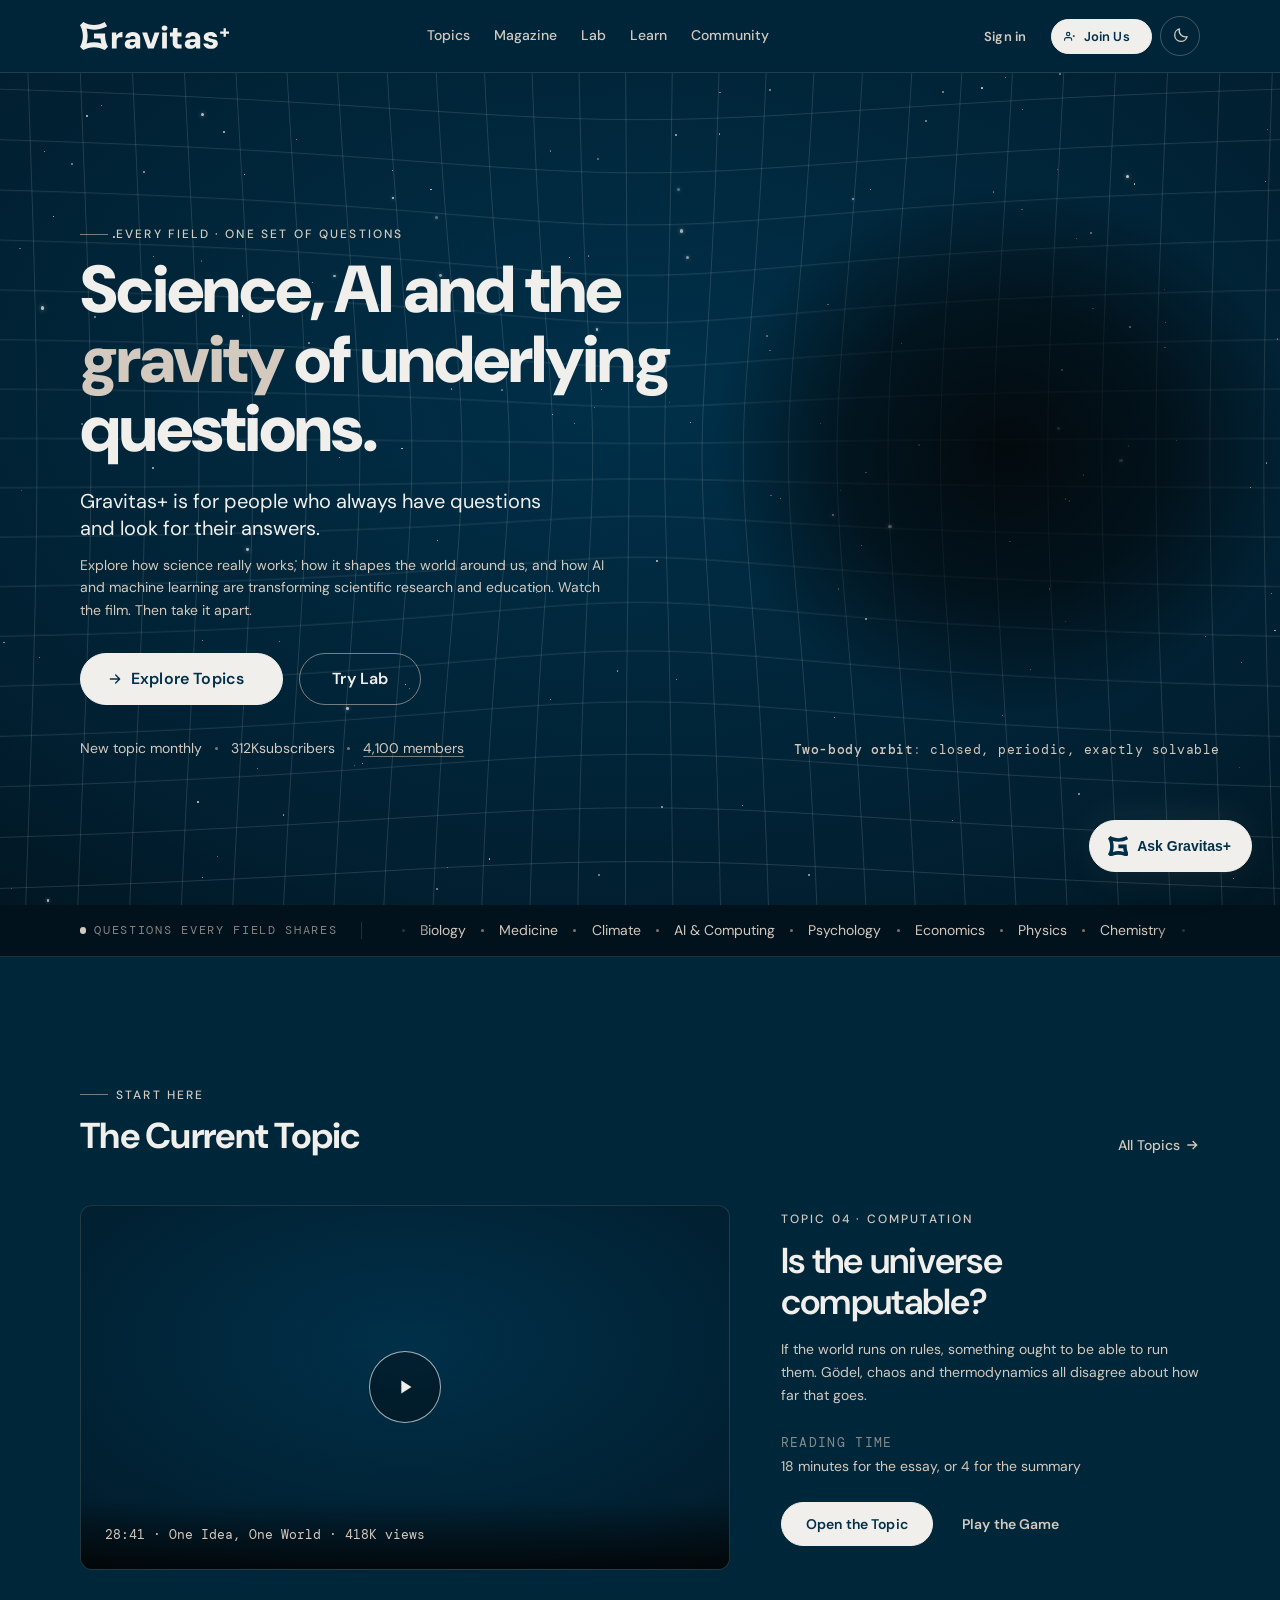
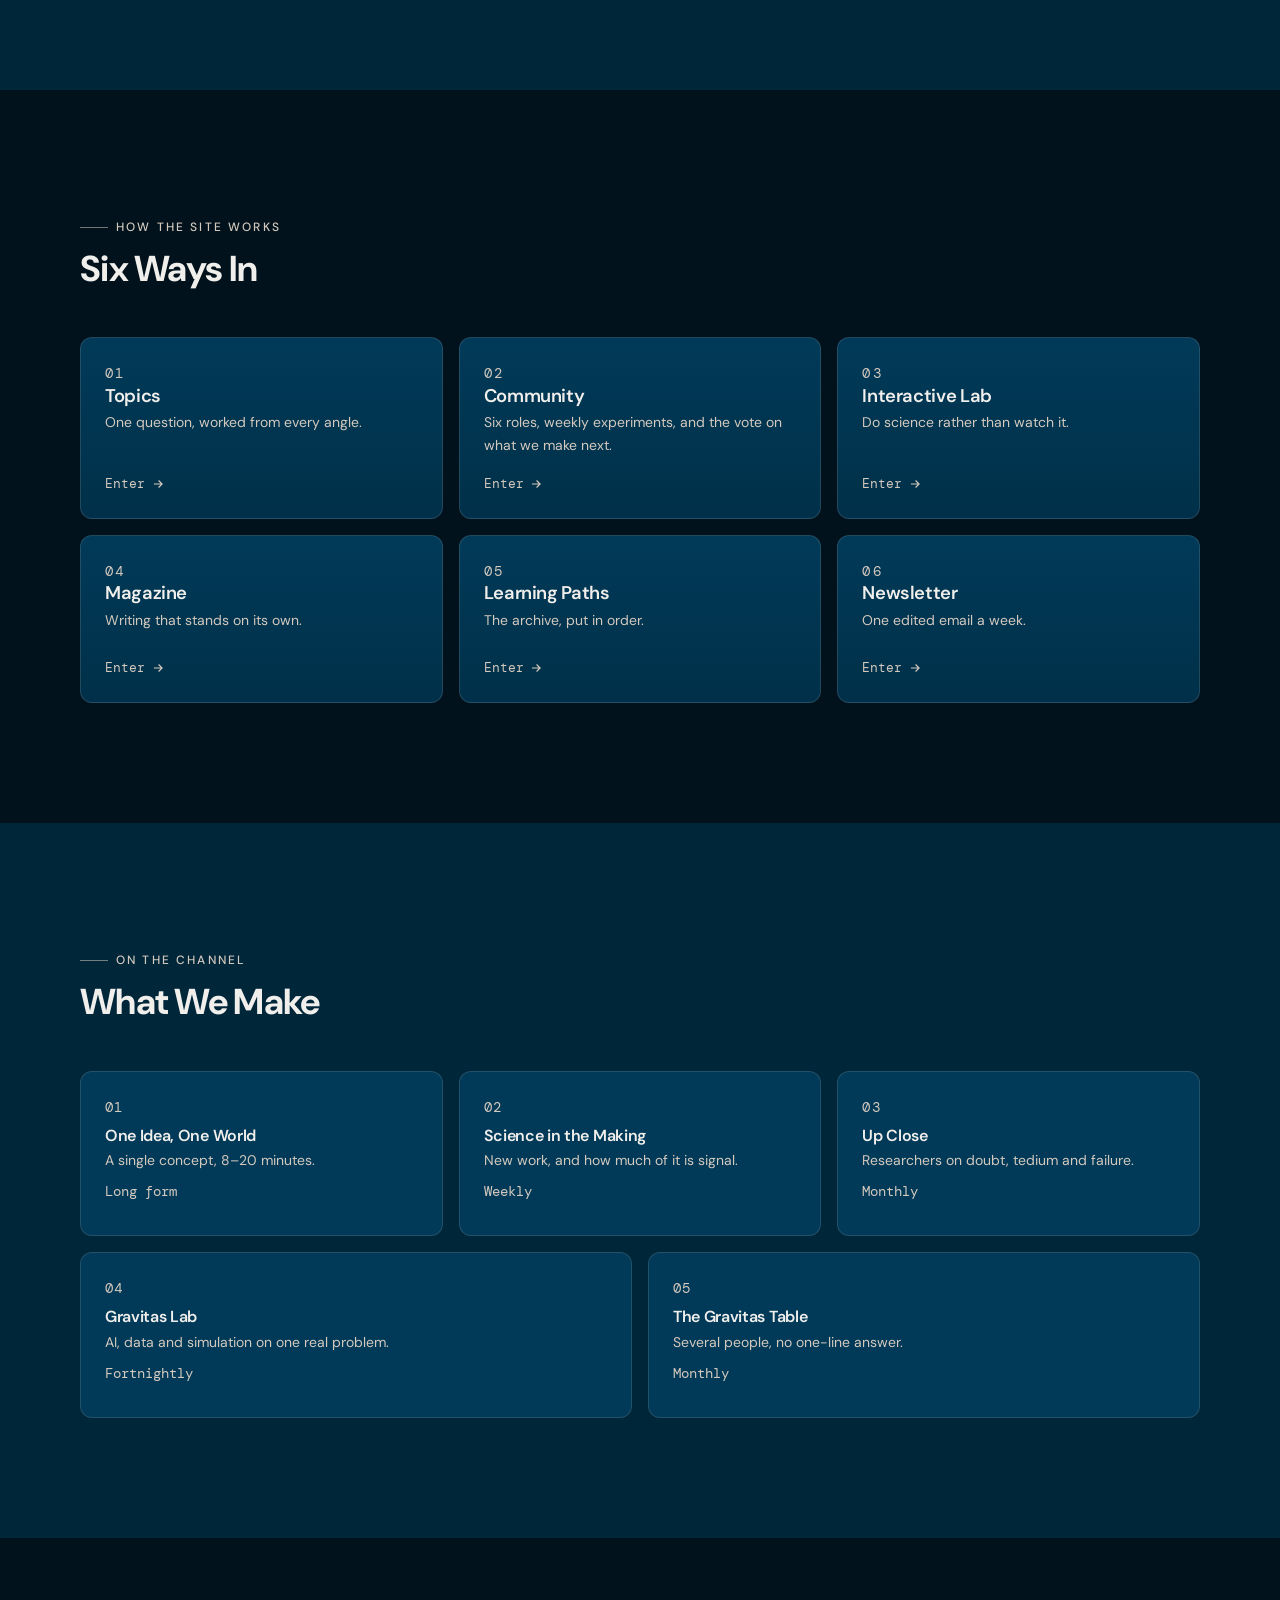
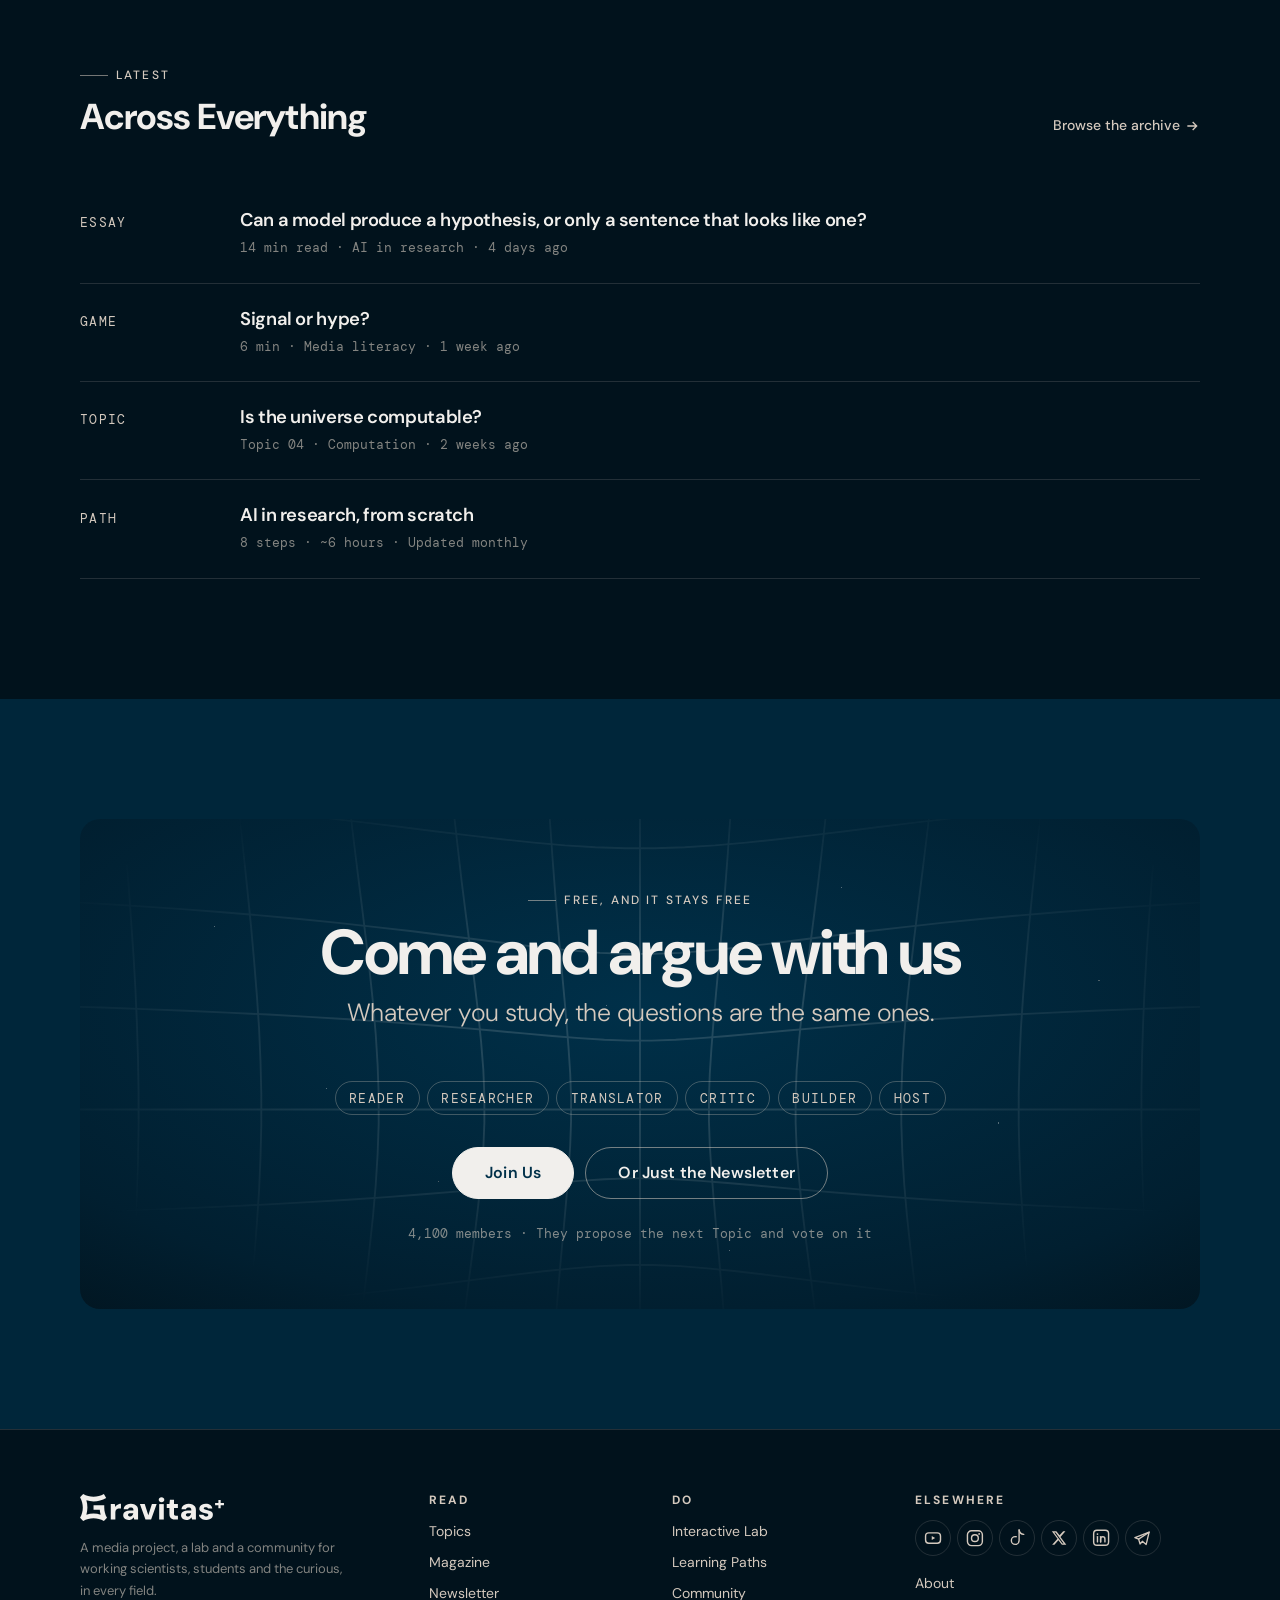
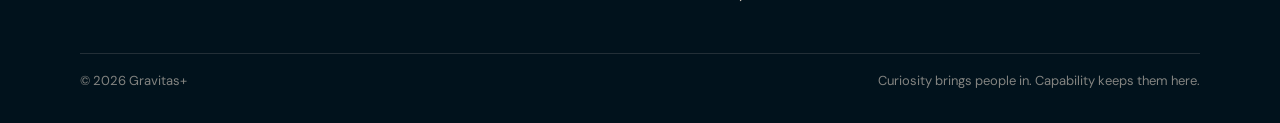
==== commit 8ed8239f: "Add files via upload" ====
--- a/index.html
+++ b/index.html
@@ -57,8 +57,8 @@
         <span>Join Us</span>
       </a>
       <button class="theme-toggle" type="button" aria-pressed="false" aria-label="Switch colour theme" title="Switch colour theme">
-        <svg class="ic-moon" viewBox="0 0 24 24" fill="none" stroke="currentColor" stroke-width="1.8" stroke-linecap="round" stroke-linejoin="round" aria-hidden="true"><!-- The crescent sits centred by bounding box but not by mass: its area centroid measures (9.97, 14.03) against a 12,12 viewBox centre, which is why it read as low and left inside a circular button. Shifted part of the way back: correcting the full 2.03 would push the upper tip out of the box, so this splits the difference between the two centres, which is what optical centring is. --><g transform="translate(0.7 -0.7)"><path d="M20 14.2A8.2 8.2 0 0 1 9.8 4a8.4 8.4 0 1 0 10.2 10.2z"/></g></svg>
-        <svg class="ic-sun" viewBox="0 0 24 24" fill="none" stroke="currentColor" stroke-width="1.8" stroke-linecap="round" aria-hidden="true"><circle cx="12" cy="12" r="4.1"/><path d="M12 2.6v2.2M12 19.2v2.2M2.6 12h2.2M19.2 12h2.2M5.4 5.4l1.6 1.6M17 17l1.6 1.6M18.6 5.4 17 7M7 17l-1.6 1.6"/></svg>
+        <svg class="ic-moon" viewBox="0 0 24 24" shape-rendering="geometricPrecision" fill="none" stroke="currentColor" stroke-width="1.8" stroke-linecap="round" stroke-linejoin="round" aria-hidden="true"><!-- The crescent sits centred by bounding box but not by mass: its area centroid measures (9.97, 14.03) against a 12,12 viewBox centre, which is why it read as low and left inside a circular button. Shifted part of the way back: correcting the full 2.03 would push the upper tip out of the box, so this splits the difference between the two centres, which is what optical centring is. --><g transform="translate(1.476 -1.425)"><path d="M20 14.2A8.2 8.2 0 0 1 9.8 4a8.4 8.4 0 1 0 10.2 10.2z"/></g></svg>
+        <svg class="ic-sun" viewBox="0 0 24 24" shape-rendering="geometricPrecision" fill="none" stroke="currentColor" stroke-width="1.8" stroke-linecap="round" aria-hidden="true"><circle cx="12" cy="12" r="4.1"/><path d="M12 2.6v2.2M12 19.2v2.2M2.6 12h2.2M19.2 12h2.2M5.4 5.4l1.6 1.6M17 17l1.6 1.6M18.6 5.4 17 7M7 17l-1.6 1.6"/></svg>
       </button>
       <button class="lp-menu-btn" aria-label="Menu" aria-expanded="false">
         <svg width="20" height="20" viewBox="0 0 24 24" fill="none" stroke="currentColor" stroke-width="2"><path d="M4 7h16M4 12h16M4 17h16"/></svg>
@@ -268,7 +268,7 @@
         <div class="g-stack g-stack--xs"><a href="topics.html">Topics</a><a href="magazine.html">Magazine</a><a href="newsletter.html">Newsletter</a></div></div>
       <div><h5 class="g-footer__heading">Do</h5>
         <div class="g-stack g-stack--xs"><a href="lab.html">Interactive Lab</a><a href="learn.html">Learning Paths</a><a href="community.html">Community</a></div></div>
-      <div><h5 class="g-footer__heading">Elsewhere</h5><ul class="lp-social"><li><a class="lp-social__link" href="#" aria-label="YouTube"><svg viewBox="0 0 24 24" fill="none" stroke="currentColor" stroke-width="1.7"><g transform="translate(1.041 1.041) scale(0.9133)" stroke-width="1.861"><rect x="2.2" y="5.2" width="19.6" height="13.6" rx="4.2"/><path d="M10.3 9.4v5.2l4.5-2.6z" fill="currentColor" stroke="none"/></g></svg></a></li><li><a class="lp-social__link" href="#" aria-label="Instagram"><svg viewBox="0 0 24 24" fill="none" stroke="currentColor" stroke-width="1.7"><g transform="translate(0.067 0.067) scale(0.9944)" stroke-width="1.709"><rect x="3" y="3" width="18" height="18" rx="5"/><circle cx="12" cy="12" r="4.1"/><circle cx="17.1" cy="6.9" r="1.15" fill="currentColor" stroke="none"/></g></svg></a></li><li><a class="lp-social__link" href="#" aria-label="TikTok"><svg viewBox="0 0 24 24" fill="none" stroke="currentColor" stroke-width="1.7" stroke-linecap="round" stroke-linejoin="round"><g transform="translate(-6.312 -2.076) scale(1.3259)" stroke-width="1.282"><path d="M15.6 3.3v9.9a3.6 3.6 0 1 1-3.6-3.6c.3 0 .6 0 .9.1"/><path d="M15.6 3.3c.3 2.3 2 4 4.3 4.2"/></g></svg></a></li><li><a class="lp-social__link" href="#" aria-label="X"><svg viewBox="0 0 24 24" fill="currentColor"><g transform="translate(0.944 1.125) scale(0.9062)"><path d="M17.6 3h3l-6.6 7.6L21.8 21h-5.9l-4.6-6-5.3 6H3l7.1-8.1L2.6 3h6l4.2 5.5L17.6 3zm-1 16.2h1.6L7.5 4.7H5.8l10.8 14.5z"/></g></svg></a></li><li><a class="lp-social__link" href="#" aria-label="LinkedIn"><svg viewBox="0 0 24 24" fill="none" stroke="currentColor" stroke-width="1.7" stroke-linecap="round"><g transform="translate(0.067 0.067) scale(0.9944)" stroke-width="1.709"><rect x="3" y="3" width="18" height="18" rx="4"/><path d="M7.6 10.6V17"/><circle cx="7.6" cy="7.5" r="1.05" fill="currentColor" stroke="none"/><path d="M11.4 17v-3.6a2.6 2.6 0 0 1 5.2 0V17"/><path d="M11.4 17v-6.4"/></g></svg></a></li><li><a class="lp-social__link" href="#" aria-label="Telegram"><svg viewBox="0 0 24 24" fill="none" stroke="currentColor" stroke-width="1.7" stroke-linejoin="round" stroke-linecap="round"><g transform="translate(-0.563 0.479) scale(0.9728)" stroke-width="1.748"><path d="M21.2 4.2 L2.8 11.2 L7.6 13.2 L9.5 19.4 L12.4 16 L17.4 20 Z"/><path d="M7.6 13.2 L21.2 4.2"/></g></svg></a></li></ul>
+      <div><h5 class="g-footer__heading">Elsewhere</h5><ul class="lp-social"><li><a class="lp-social__link" href="#" aria-label="YouTube"><svg viewBox="0 0 24 24" shape-rendering="geometricPrecision" fill="none" stroke="currentColor" stroke-width="1.7"><g transform="translate(1.083 1.066) scale(0.9133)" stroke-width="1.861"><rect x="2.2" y="5.2" width="19.6" height="13.6" rx="4.2"/><path d="M10.3 9.4v5.2l4.5-2.6z" fill="currentColor" stroke="none"/></g></svg></a></li><li><a class="lp-social__link" href="#" aria-label="Instagram"><svg viewBox="0 0 24 24" shape-rendering="geometricPrecision" fill="none" stroke="currentColor" stroke-width="1.7"><g transform="translate(-0.043 0.227) scale(0.9944)" stroke-width="1.709"><rect x="3" y="3" width="18" height="18" rx="5"/><circle cx="12" cy="12" r="4.1"/><circle cx="17.1" cy="6.9" r="1.15" fill="currentColor" stroke="none"/></g></svg></a></li><li><a class="lp-social__link" href="#" aria-label="TikTok"><svg viewBox="0 0 24 24" shape-rendering="geometricPrecision" fill="none" stroke="currentColor" stroke-width="1.7" stroke-linecap="round" stroke-linejoin="round"><g transform="translate(-5.639 -2.009) scale(1.2928)" stroke-width="1.282"><path d="M15.6 3.3v9.9a3.6 3.6 0 1 1-3.6-3.6c.3 0 .6 0 .9.1"/><path d="M15.6 3.3c.3 2.3 2 4 4.3 4.2"/></g></svg></a></li><li><a class="lp-social__link" href="#" aria-label="X"><svg viewBox="0 0 24 24" shape-rendering="geometricPrecision" fill="currentColor"><g transform="translate(1.054 1.119) scale(0.9062)"><path d="M17.6 3h3l-6.6 7.6L21.8 21h-5.9l-4.6-6-5.3 6H3l7.1-8.1L2.6 3h6l4.2 5.5L17.6 3zm-1 16.2h1.6L7.5 4.7H5.8l10.8 14.5z"/></g></svg></a></li><li><a class="lp-social__link" href="#" aria-label="LinkedIn"><svg viewBox="0 0 24 24" shape-rendering="geometricPrecision" fill="none" stroke="currentColor" stroke-width="1.7" stroke-linecap="round"><g transform="translate(0.207 -0.239) scale(0.9944)" stroke-width="1.709"><rect x="3" y="3" width="18" height="18" rx="4"/><path d="M7.6 10.6V17"/><circle cx="7.6" cy="7.5" r="1.05" fill="currentColor" stroke="none"/><path d="M11.4 17v-3.6a2.6 2.6 0 0 1 5.2 0V17"/><path d="M11.4 17v-6.4"/></g></svg></a></li><li><a class="lp-social__link" href="#" aria-label="Telegram"><svg viewBox="0 0 24 24" shape-rendering="geometricPrecision" fill="none" stroke="currentColor" stroke-width="1.7" stroke-linejoin="round" stroke-linecap="round"><g transform="translate(-0.334 1.128) scale(0.9290)" stroke-width="1.748"><path d="M21.2 4.2 L2.8 11.2 L7.6 13.2 L9.5 19.4 L12.4 16 L17.4 20 Z"/><path d="M7.6 13.2 L21.2 4.2"/></g></svg></a></li></ul>
         <div class="g-stack g-stack--xs" style="margin-top:var(--g-space-sm)"><a href="about.html">About</a></div></div>
     </div>
     <div class="g-footer__legal">
--- a/assets/site.css
+++ b/assets/site.css
@@ -524,10 +524,11 @@
   color: var(--g-text); border-color: var(--g-border-strong);
   background: rgb(var(--g-tint) / 0.08); transform: translateY(-2px);
 }
-/* Now the glyphs actually fill their 24-unit box, 1.05rem left them
-   floating in a 2.25rem circle, the mark was under 40% of the button.
-   1.2rem puts it at the ~45% that reads as a filled-in icon button. */
-.lp-social__link svg { width: 1.2rem; height: 1.2rem; display: block; }
+/* 1.25rem in a 2.25rem button leaves exactly 8px of air on each side at
+   100% zoom (36 - 20, halved) instead of 8.4px. The browser has to round
+   the leftover space to the device grid either way, but a whole number is
+   the one case where it rounds to nothing at all. */
+.lp-social__link svg { width: 1.25rem; height: 1.25rem; display: block; }
 
 
 /* ---- reading level on magazine entries --------------------------------
@@ -1018,7 +1019,9 @@
   color: var(--g-text); border-color: var(--g-border-strong);
   background: rgb(var(--g-tint) / 0.08);
 }
-.theme-toggle svg { width: 1.05rem; height: 1.05rem; display: block; }
+/* 1.125rem in a 2.5rem button: 40 - 18, so 11px a side. Also brings the
+   toggle into the same optical weight as the footer marks. */
+.theme-toggle svg { width: 1.125rem; height: 1.125rem; display: block; }
 .theme-toggle .ic-sun { display: none; }
 :root[data-theme="light"] .theme-toggle .ic-sun { display: block; }
 :root[data-theme="light"] .theme-toggle .ic-moon { display: none; }
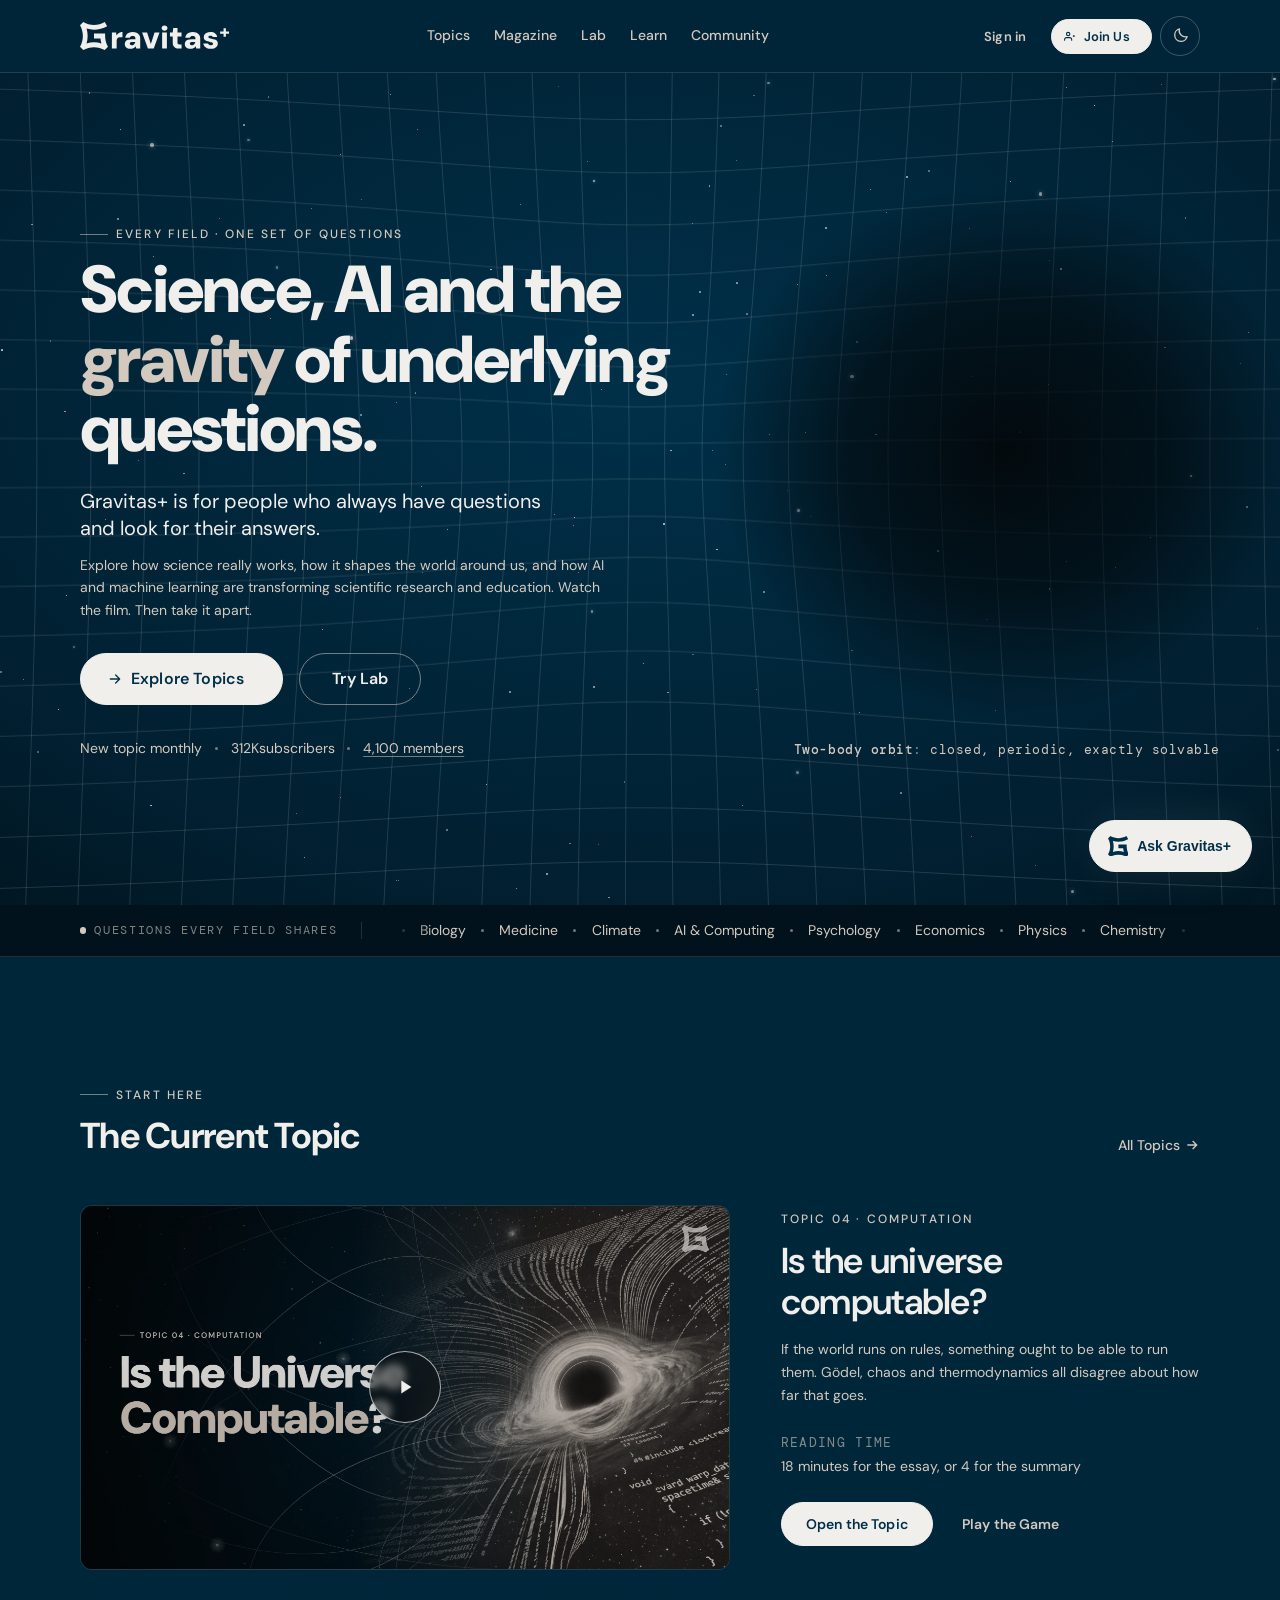
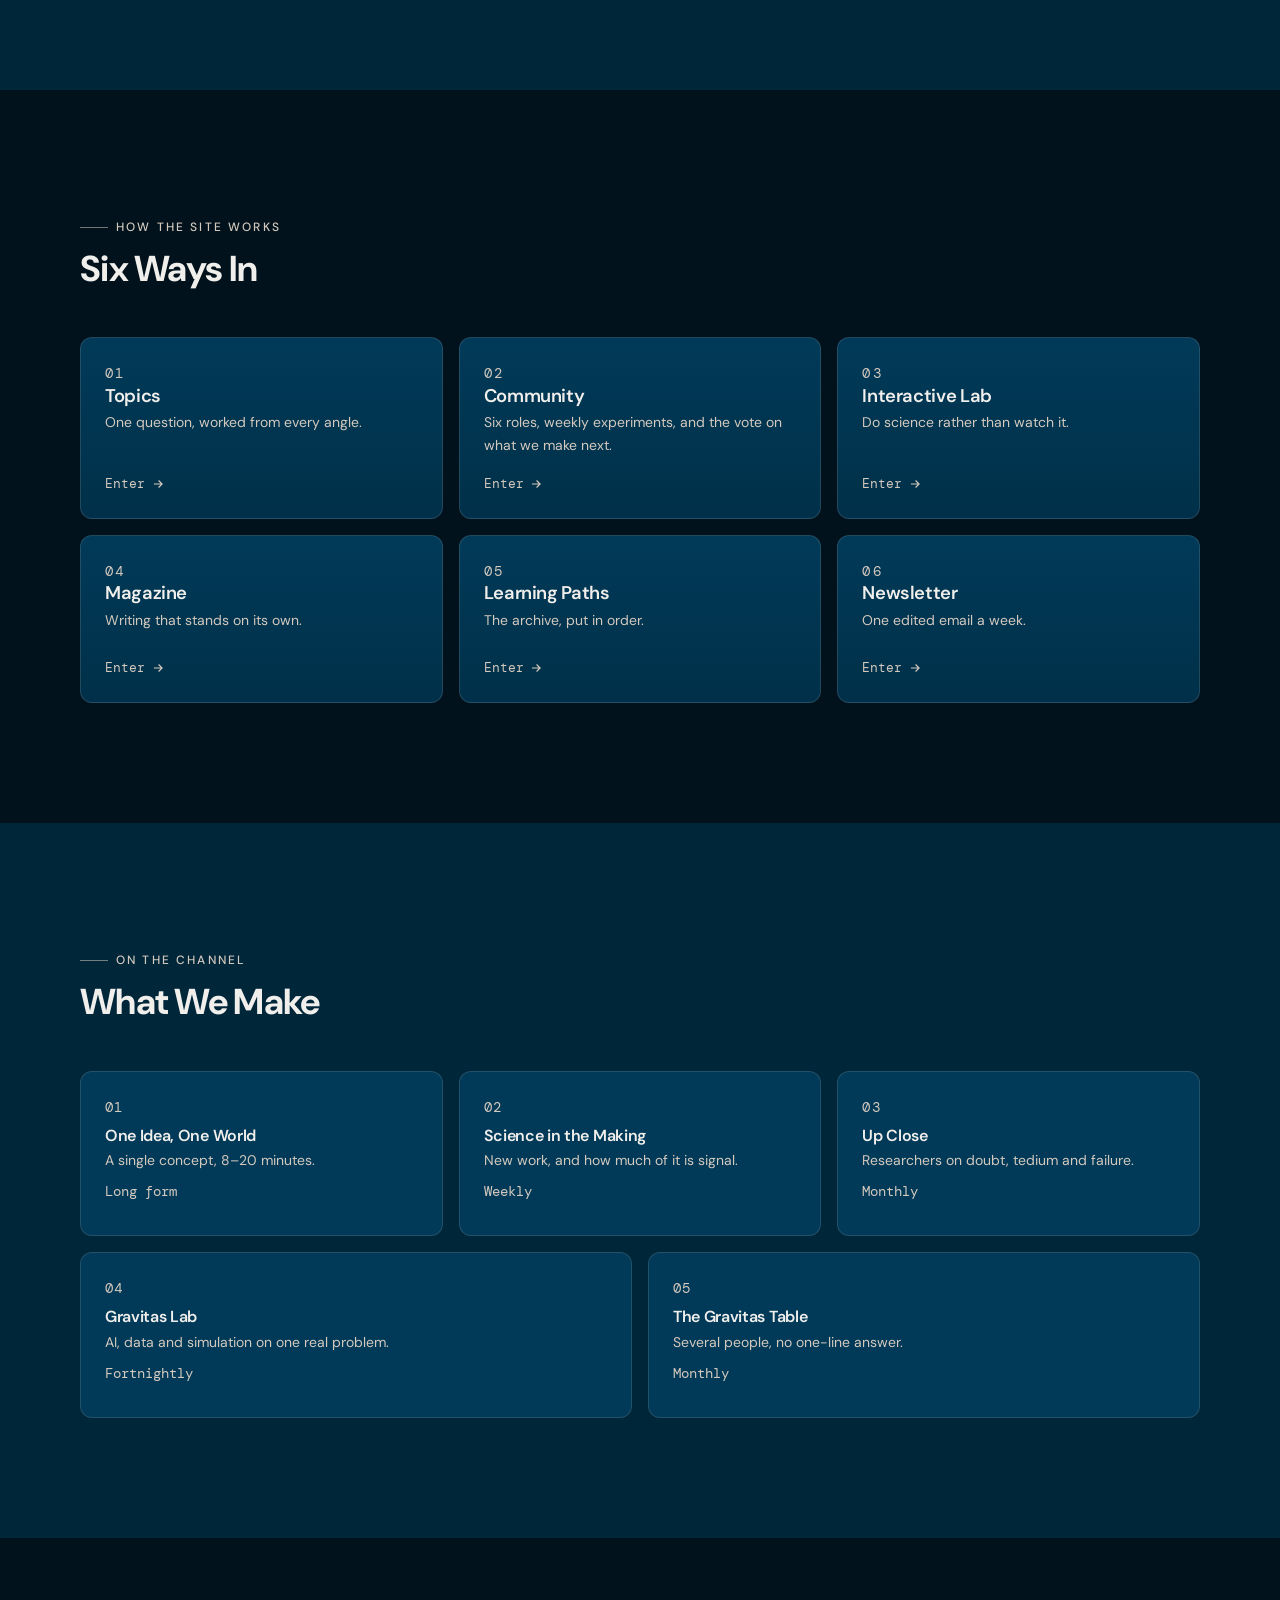
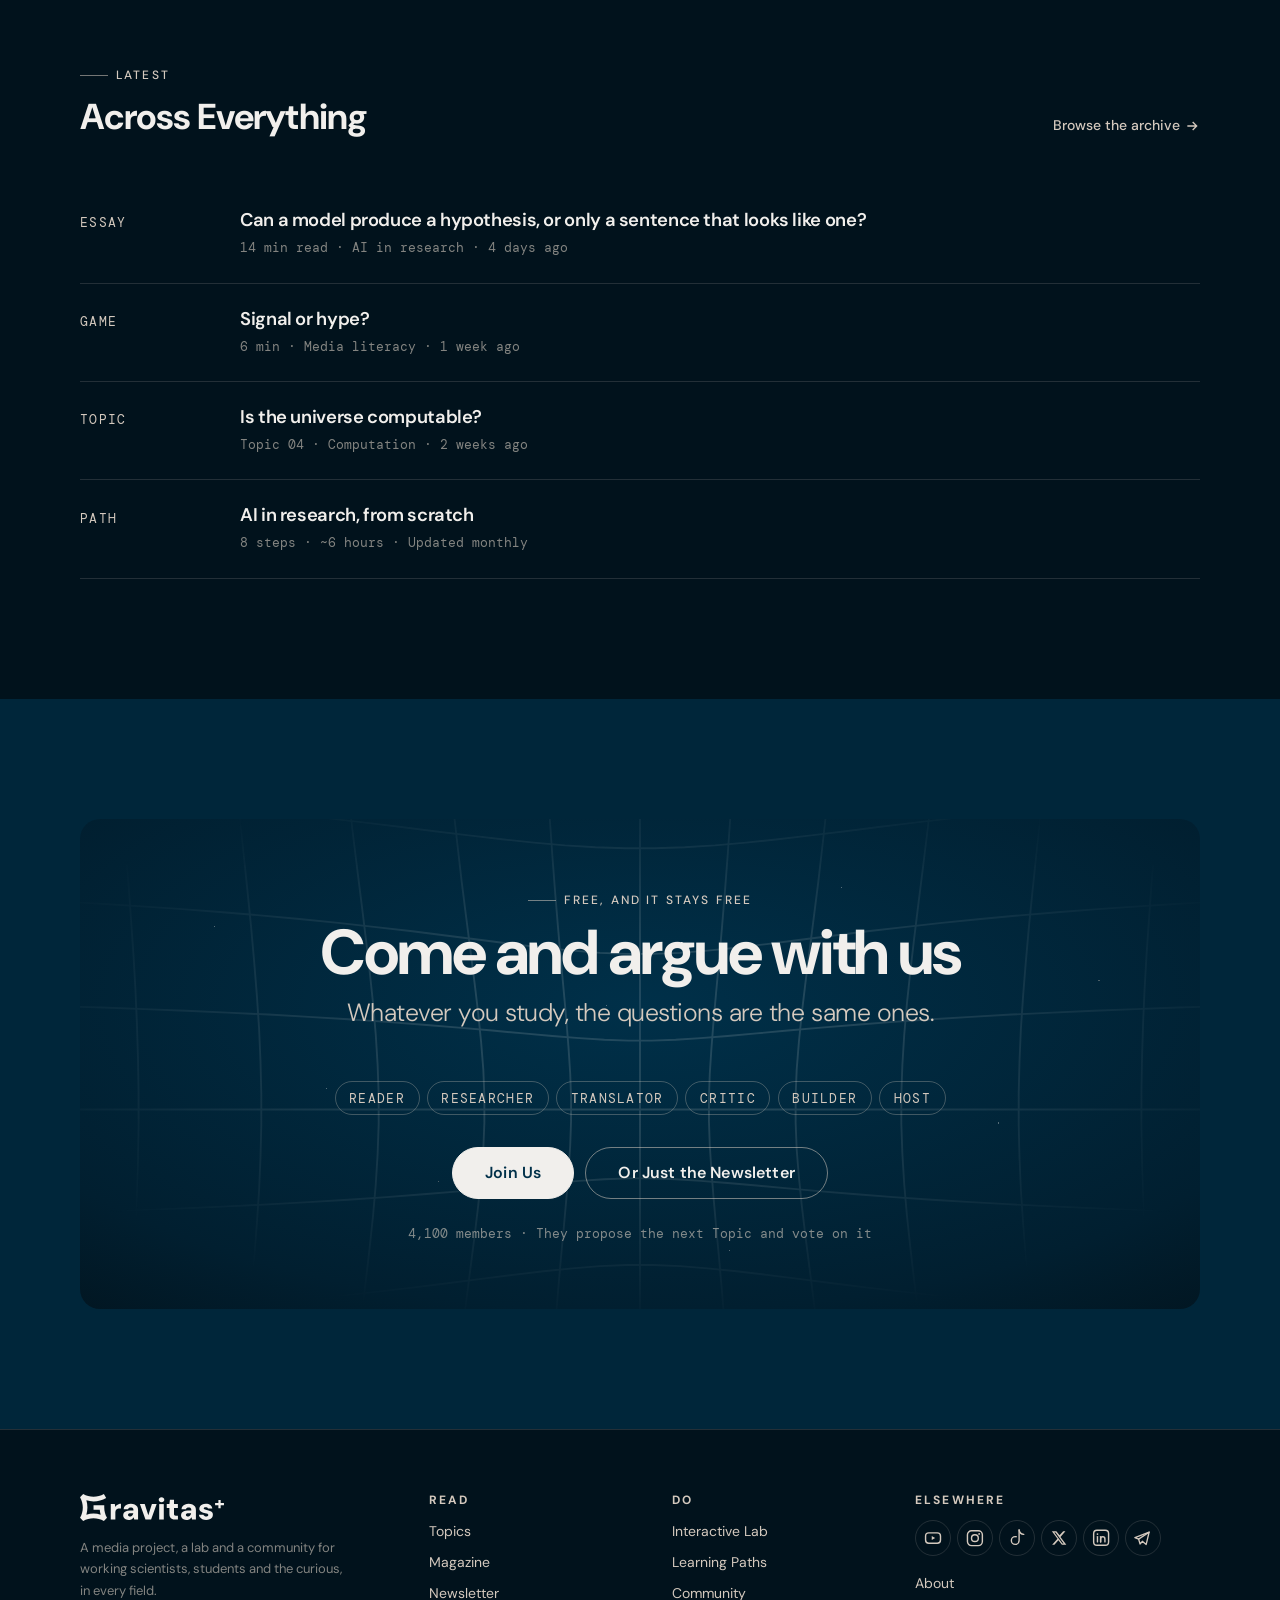
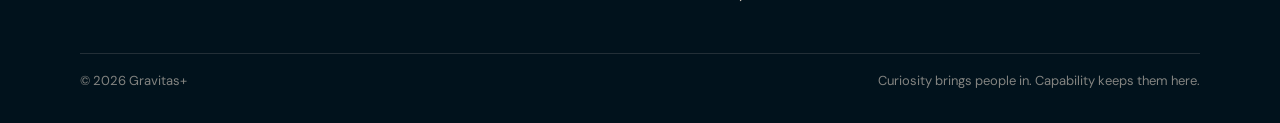
==== commit 8f1a9598: "Add files via upload" ====
--- a/index.html
+++ b/index.html
@@ -149,7 +149,6 @@
   <div class="split rv">
     <a class="video" href="topic-computable-universe.html" aria-label="Watch: Is the universe computable?">
       <span class="video__play"><svg width="22" height="22" viewBox="0 0 24 24" fill="currentColor"><path d="M8 5v14l11-7z"/></svg></span>
-      <span class="video__meta">28:41 &middot; One Idea, One World &middot; 418K views</span>
     </a>
     <div>
       <p class="g-eyebrow g-eyebrow--bare">Topic 04 &middot; Computation</p>
--- a/assets/site.css
+++ b/assets/site.css
@@ -282,10 +282,31 @@
   transition: transform var(--g-dur) var(--g-ease-orbit), background-color var(--g-dur) var(--g-ease-orbit);
 }
 .video:hover .video__play { transform: scale(1.08); background: rgb(0 48 73 / .6); }
-.video__meta {
-  position: absolute; left: 0; right: 0; bottom: 0; padding: var(--g-space-md);
-  background: linear-gradient(180deg, transparent, rgb(3 3 3 / .8));
-  font-family: var(--g-font-mono); font-size: var(--g-fs-caption); color: var(--g-text-muted);
+/* The poster frame, when assets/thumbnails/ holds one for the page this card
+   points at. See the thumbnail module in site.js for how it is found. The
+   image is absolute rather than a grid item so it fills the frame without
+   displacing the play button, which stays centred by the grid. */
+.video__img {
+  position: absolute; inset: 0; width: 100%; height: 100%; object-fit: cover;
+  opacity: 0;
+  transition: opacity var(--g-dur-slow) var(--g-ease-orbit),
+              transform var(--g-dur-slow) var(--g-ease-orbit);
+}
+.video.has-thumb .video__img { opacity: 1; }
+/* Light and even. The ring carries its own dark disc and blur, so this is not
+   holding up the contrast on its own — it only keeps a pale patch of a
+   thumbnail from swallowing the border, and stays faint enough that the
+   artwork is still the thing you see. */
+.video.has-thumb::after {
+  content: ""; position: absolute; inset: 0; pointer-events: none;
+  background: rgb(3 3 3 / .14);
+}
+.video__play { position: relative; z-index: 1; }
+.video:hover .video__img { transform: scale(1.03); }
+.video.is-flat:hover .video__img { transform: none; }
+@media (prefers-reduced-motion: reduce) {
+  .video__img { transition: opacity var(--g-dur-fast) linear; }
+  .video:hover .video__img { transform: none; }
 }
 
 /* sources at three levels */
@@ -965,9 +986,17 @@
 :root[data-theme="light"] .video:hover .video__play {
   background: var(--g-cosmos-600); color: var(--g-white-tint);
 }
-:root[data-theme="light"] .video__meta {
-  background: linear-gradient(180deg, transparent, rgb(255 255 255 / 0.92));
-  color: var(--g-text-muted);
+/* Except over a thumbnail. The inversion above is right for the empty frame,
+   which is drawn from theme tokens and really does go light — but a thumbnail
+   is a fixed picture and ours are deep space by definition. It does not
+   lighten because the reader flipped the toggle, so the ring laid over it
+   follows the image rather than the page. */
+:root[data-theme="light"] .video.has-thumb .video__play {
+  border-color: rgb(241 239 236 / .7); background: rgb(3 3 3 / .35);
+  color: var(--g-white-tint);
+}
+:root[data-theme="light"] .video.has-thumb:hover .video__play {
+  background: rgb(0 48 73 / .6); color: var(--g-white-tint);
 }
 :root[data-theme="light"] .g-video-card__duration {
   background: rgb(0 34 54 / 0.8);
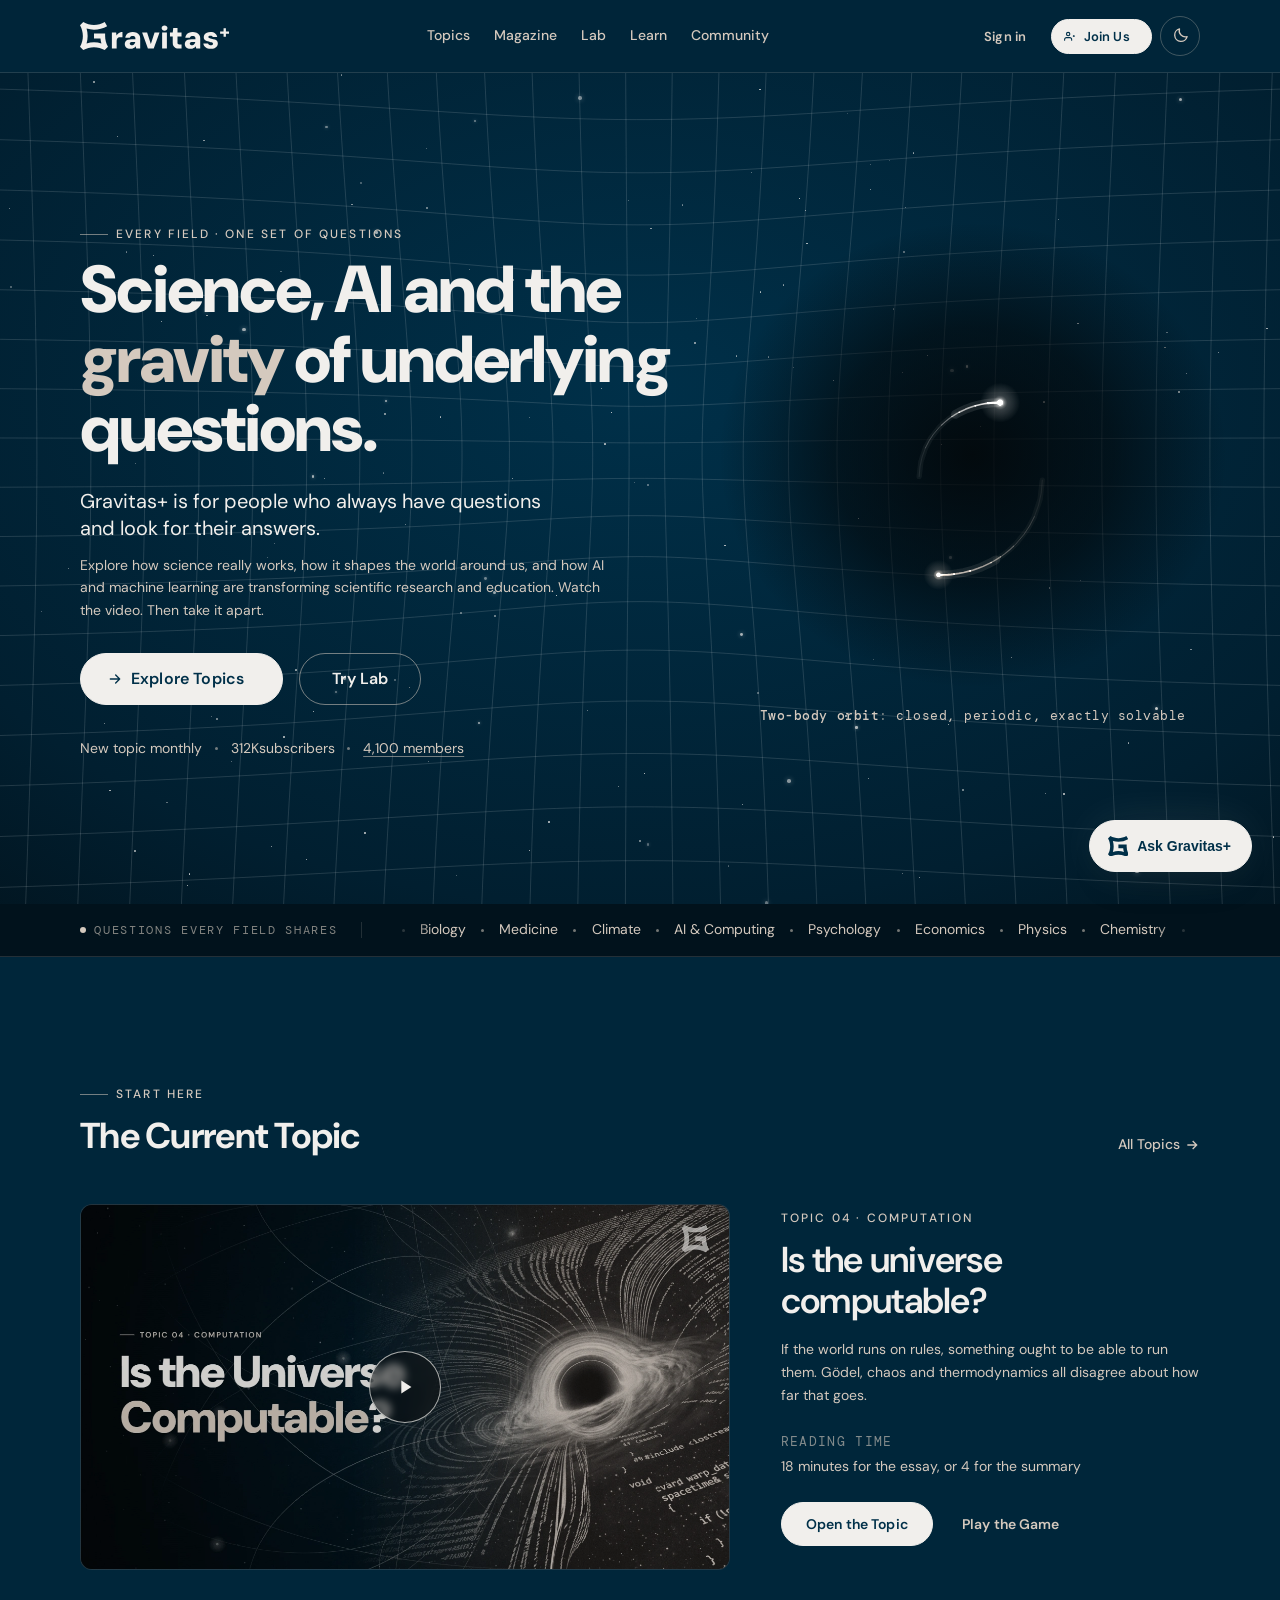
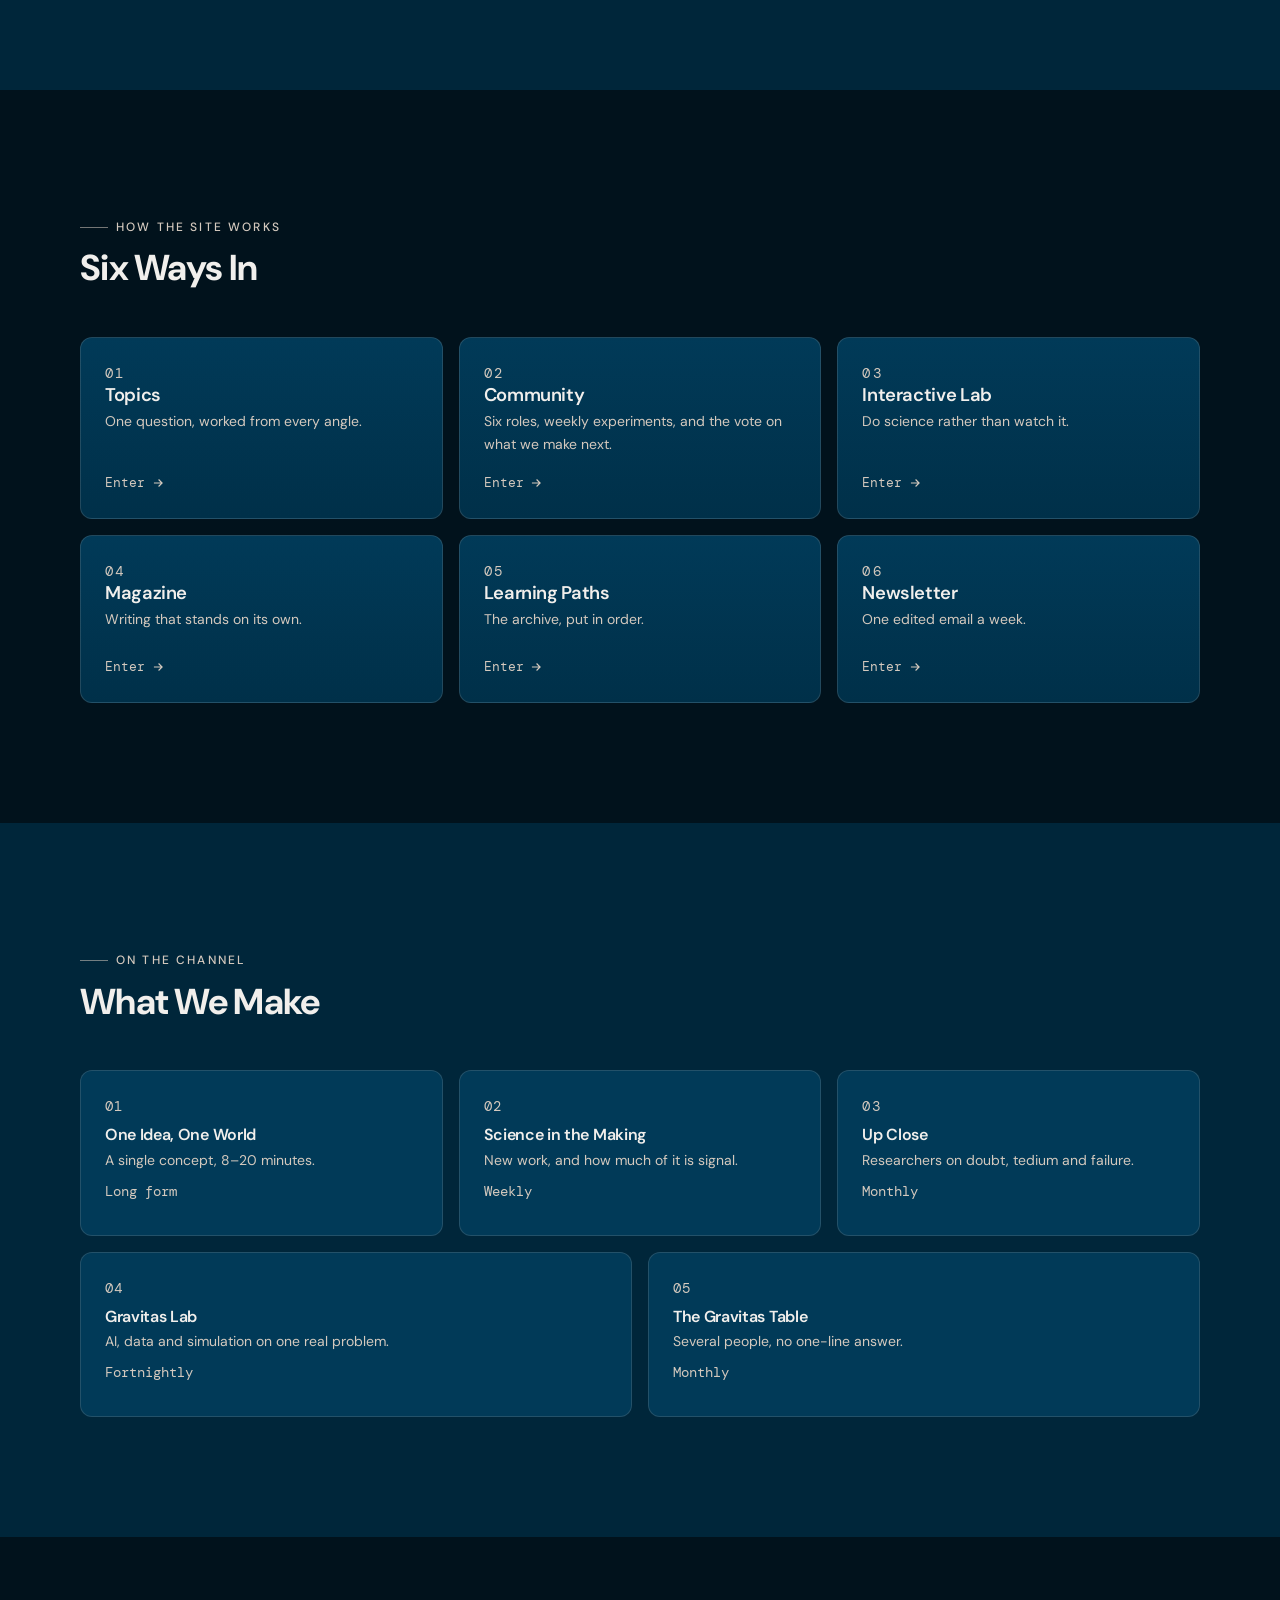
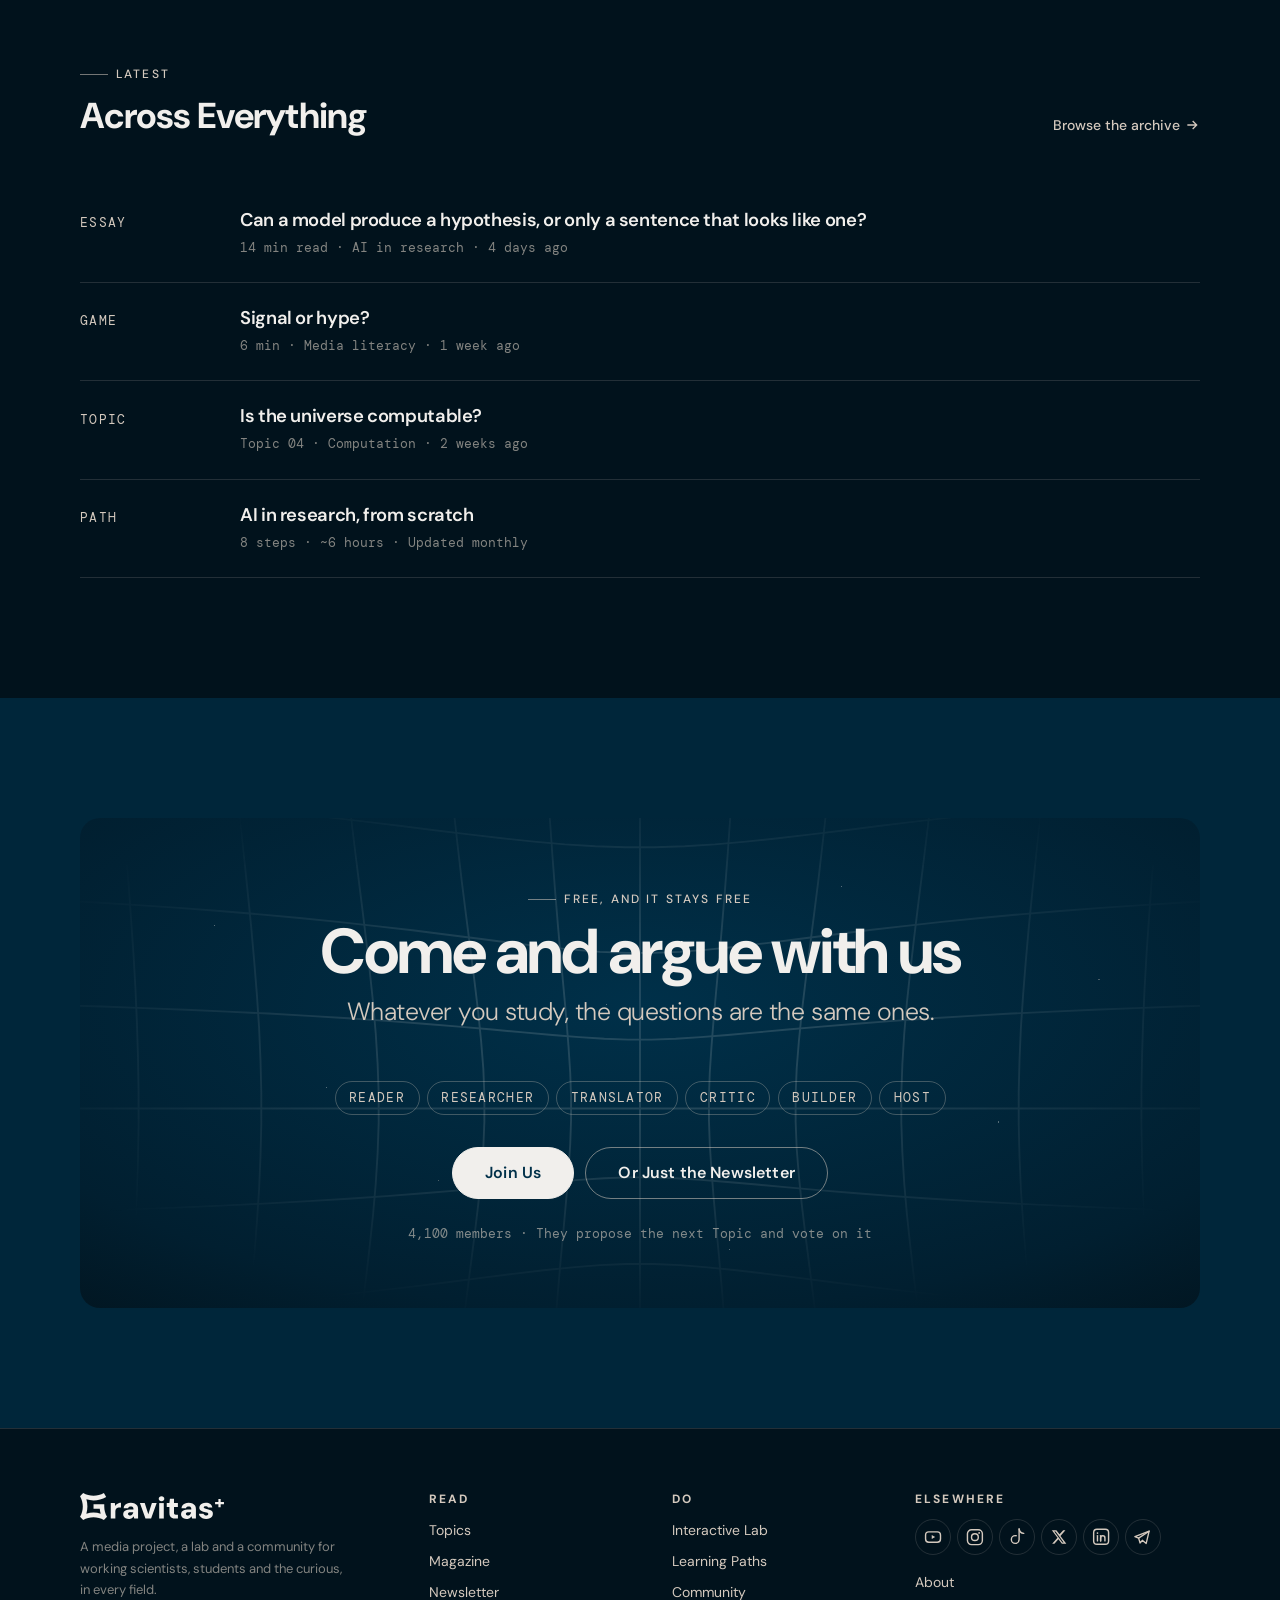
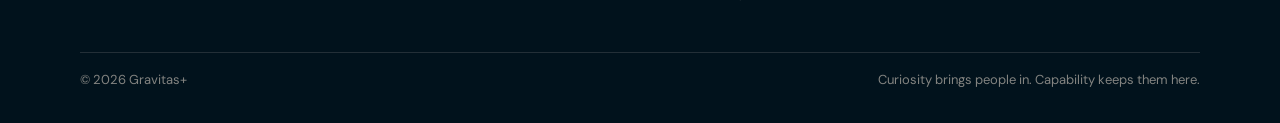
==== commit 18ca291b: "Add files via upload" ====
--- a/index.html
+++ b/index.html
@@ -46,7 +46,7 @@
     </g>
   </g>
 </svg></a>
-    <nav class="g-nav" aria-label="Primary"><a class="g-nav__link" href="topics.html">Topics</a><a class="g-nav__link" href="magazine.html">Magazine</a><a class="g-nav__link" href="lab.html">Lab</a><a class="g-nav__link" href="learn.html">Learn</a><a class="g-nav__link" href="community.html">Community</a></nav>
+    <nav class="g-nav" aria-label="Primary"><a class="g-nav__link" href="topics.html">Topics</a><a class="g-nav__link" href="magazine.html">Magazine</a><a class="g-nav__link" href="lab.html">Lab</a><a class="g-nav__link" href="learn.html">Learn</a><a class="g-nav__link" href="community.html">Community</a><span class="g-nav__sep" aria-hidden="true"></span><a class="g-nav__link gh-nav-signin" href="account.html#in">Sign in</a><a class="g-btn g-btn--primary g-btn--sm gh-nav-join" href="community.html#join">Join Us</a></nav>
     <div class="gh-actions">
       <a class="g-btn g-btn--ghost g-btn--sm gh-signin" href="account.html#in">Sign in</a>
       <!-- The header CTA is the site's single loudest control, and it used to
@@ -88,7 +88,7 @@
              size, the rest drops a step and gets out of the way. -->
         <p class="g-lead lp-hero__lede">Gravitas+ is for people who always have questions and look for their answers.</p>
         <p class="lp-hero__sub">Explore how science really works, how it shapes the world around us, and how AI
-          and machine learning are transforming scientific research and education. Watch the film. Then take
+          and machine learning are transforming scientific research and education. Watch the video. Then take
           it apart.</p>
         <div class="g-cluster g-mt-lg">
           <a class="g-btn g-btn--primary g-btn--lg g-btn--lead" href="topics.html">
--- a/assets/gravitas.css
+++ b/assets/gravitas.css
@@ -526,7 +526,7 @@
   .g-nav__link[aria-current="page"] {
     color: var(--g-text); border-bottom-color: var(--g-accent);
   }
-  @media (max-width: 720px) { .g-nav { display: none; } }
+  @media (max-width: 880px) { .g-nav { display: none; } }
 
   /* ---- Hero -------------------------------------------------------------- */
   .g-hero {
@@ -723,7 +723,11 @@
     border: 1px solid var(--g-hairline);
     border-radius: var(--g-radius);
     padding: var(--g-space-sm) var(--g-space-md);
+    /* The box scrolls itself rather than stretching its column, and the swipe
+       stops at its own edge instead of dragging the page with it. */
+    max-width: 100%;
     overflow-x: auto;
+    overscroll-behavior-x: contain;
     font-size: var(--g-fs-small);
     line-height: 1.7;
     color: var(--g-text);
@@ -803,9 +807,9 @@
   }
   .g-footer__grid {
     display: grid; gap: var(--g-space-lg);
-    grid-template-columns: 1.5fr repeat(3, 1fr);
-  }
-  @media (max-width: 800px) { .g-footer__grid { grid-template-columns: repeat(2, 1fr); } }
+    grid-template-columns: minmax(0, 1.5fr) repeat(3, minmax(0, 1fr));
+  }
+  @media (max-width: 800px) { .g-footer__grid { grid-template-columns: repeat(2, minmax(0, 1fr)); } }
   .g-footer__heading {
     font-size: var(--g-fs-eyebrow); text-transform: uppercase;
     letter-spacing: var(--g-track-eyebrow); color: var(--g-text-muted);
--- a/assets/site.css
+++ b/assets/site.css
@@ -18,28 +18,61 @@
    every page. Left in the hero stylesheet, the dropdown simply did not exist
    anywhere except the home page. */
 /* ---- Header additions ---- */
+/* One size for every circular control in the header actions row. The three
+   were set independently and drifted: the CTA and the burger at 2.75rem, the
+   theme toggle at 2.5rem, which on a phone put a visibly smaller circle
+   between two larger ones. A token means the row can only ever be uniform,
+   and the icons inside it follow the same rule. 2.75rem is the larger of the
+   two sizes already in use and clears the 44px touch target. */
+:root { --gh-control: 2.5rem; --gh-control-icon: 1.125rem; }
+@media (max-width: 880px) { :root { --gh-control: 2.75rem; } }
+
+/* ---- The logo is never the thing that gives way -------------------------
+   The header row is logo + nav + actions, and the logo was the only flex
+   item allowed to shrink, so every time the row ran out of room it was the
+   mark that got crushed: 149px down to 15px at 721px wide, and to 14px on a
+   360px phone. It is the one element on the page that cannot be allowed to
+   degrade, so it is locked at its intrinsic width and the row sheds controls
+   instead, in this order:
+
+     under 880px   the nav collapses into the menu, and "Sign in" goes with it
+     under 400px   "Join Us" follows, and the header keeps logo + theme + menu
+
+   Both live in the dropdown at every width below the breakpoint, so nothing
+   is ever merely hidden. The 880 figure is measured, not guessed: logo 149 +
+   nav 351 + actions 248 + two 24px gaps + gutters needs 864px, so the full
+   row is only offered where it actually fits. */
+.g-logo { flex: none; }
+
 .lp-header__cta { display: inline-flex; }
 .lp-menu-btn { display: none; }
 .g-header__inner { position: relative; }
 .lp-header__actions { display: flex; align-items: center; gap: var(--g-space-2xs); flex: none; flex-wrap: nowrap; }
-@media (max-width: 720px) {
+
+/* In the dropdown only. On desktop these two sit in the header itself. */
+.gh-nav-signin, .gh-nav-join, .g-nav__sep { display: none; }
+
+@media (max-width: 880px) {
   /* Collapse the CTA to a circular icon button that sits beside the hamburger.
      (The old rule targeted `.lp-header__cta .g-btn span`, but the class is on the
      button itself, so it never matched, the full label stayed, and the burger
      wrapped onto a second line.) */
   .lp-header__cta span { display: none; }
   .lp-header__cta {
-    width: 2.75rem; height: 2.75rem; padding: 0;
+    width: var(--gh-control); height: var(--gh-control); padding: 0;
     border-radius: var(--g-radius-pill); flex: none;
   }
-  .lp-header__cta .g-btn__icon { width: 1.05rem; height: 1.05rem; }
+  .lp-header__cta .g-btn__icon { width: var(--gh-control-icon); height: var(--gh-control-icon); }
   .lp-menu-btn {
     display: inline-flex; align-items: center; justify-content: center;
-    width: 2.75rem; height: 2.75rem; flex: none;
+    width: var(--gh-control); height: var(--gh-control); flex: none;
     border-radius: var(--g-radius-pill);
     border: 1px solid var(--g-border); background: transparent; color: var(--g-text);
     cursor: pointer;
   }
+  /* Beats the width/height attributes on the inline SVG, so the three glyphs
+     carry the same optical weight and not just the same circle. */
+  .lp-menu-btn svg { width: var(--gh-control-icon); height: var(--gh-control-icon); }
   .lp-menu-btn[aria-expanded="true"] { background: rgb(var(--g-tint) / 0.12); border-color: var(--g-border-strong); }
 
   /* The dropdown panel lives entirely in CSS so nothing leaks back to desktop.
@@ -65,6 +98,28 @@
   .g-nav .g-nav__link[aria-current="page"] {
     background: rgb(var(--g-tint) / 0.1); color: var(--g-text);
   }
+
+  /* Sign in leaves the header here and becomes a menu item. The hairline
+     above it separates account actions from navigation, which is the only
+     grouping the panel needs. */
+  .gh-actions .gh-signin { display: none; }
+  .gh-nav-signin { display: block; }
+  .g-nav__sep {
+    display: block; height: 1px; margin: var(--g-space-2xs) var(--g-space-3xs);
+    background: var(--g-hairline);
+  }
+
+  /* A phone header has room for the mark and two controls, no more. The gap
+     tightens with it so the logo keeps its full width down to 320px. */
+  .g-header__inner { gap: var(--g-space-sm); }
+}
+
+@media (max-width: 400px) {
+  .gh-actions .lp-header__cta { display: none; }
+  .gh-nav-join {
+    display: inline-flex; width: 100%;
+    margin-top: var(--g-space-3xs);
+  }
 }
 
 /* ---- Optical centring for buttons with a leading icon --------------------
@@ -87,7 +142,7 @@
 .g-btn--lead.g-btn--lg { padding-left: calc(2rem   - var(--_shift)); padding-right: calc(2rem   + var(--_shift)); }
 .g-btn--lead.g-btn--sm { padding-left: calc(1rem   - var(--_shift)); padding-right: calc(1rem   + var(--_shift)); }
 /* the header CTA collapses to an icon-only circle on mobile, no label to centre */
-@media (max-width: 720px) { .lp-header__cta.g-btn--lead { padding: 0; } }
+@media (max-width: 880px) { .lp-header__cta.g-btn--lead { padding: 0; } }
 
 /* ---- Topic filter row (PBS season selector) ---- */
 .lp-filters { display: flex; flex-wrap: wrap; gap: var(--g-space-2xs); margin-bottom: var(--g-space-lg); }
@@ -163,12 +218,12 @@
 .crumb a:hover { color: var(--g-text); }
 
 /* ---------- the six spaces (home) ---------------------------------------- */
-.spaces { display: grid; grid-template-columns: repeat(6, 1fr); gap: var(--g-space-sm); }
+.spaces { display: grid; grid-template-columns: repeat(6, minmax(0, 1fr)); gap: var(--g-space-sm); }
 /* six items, three to a row: two full rows, no orphan */
 @media (min-width: 861px) { .space { grid-column: span 2 !important; } }
-@media (max-width: 860px) { .spaces { grid-template-columns: repeat(2, 1fr); }
+@media (max-width: 860px) { .spaces { grid-template-columns: repeat(2, minmax(0, 1fr)); }
                             .space { grid-column: span 1 !important; } }
-@media (max-width: 520px) { .spaces { grid-template-columns: 1fr; } }
+@media (max-width: 520px) { .spaces { grid-template-columns: minmax(0, 1fr); } }
 .space {
   grid-column: span 2; position: relative; overflow: hidden;
   border: 1px solid var(--g-hairline); border-radius: var(--g-radius);
@@ -241,9 +296,13 @@
 .entry h3 { font-size: var(--g-fs-h4); margin: 0 0 var(--g-space-3xs); line-height: 1.3; }
 .entry:hover h3 { color: var(--g-accent); }
 .entry p { font-size: var(--g-fs-small); color: var(--g-text-muted); margin: 0 0 var(--g-space-2xs); }
-.entry__meta { font-family: var(--g-font-mono); font-size: var(--g-fs-caption); color: var(--g-text-subtle); display: flex; gap: var(--g-space-2xs); flex-wrap: wrap; }
-.entry__meta span + span::before { content: "·"; margin-right: var(--g-space-2xs); }
-@media (max-width: 620px) { .entry { grid-template-columns: 1fr; gap: var(--g-space-2xs); } }
+.entry__meta { font-family: var(--g-font-mono); font-size: var(--g-fs-caption); color: var(--g-text-subtle); display: flex; align-items: center; gap: var(--g-space-2xs); flex-wrap: wrap; }
+/* The separator belongs between the spans, not inside the next one. Unscoped,
+   the ::before landed inside the reading-level pill and drew the dot within
+   its border, which is not a separator, it is a bullet in a tag. */
+.entry__meta span + span:not(.entry__lvl)::before { content: "·"; margin-right: var(--g-space-2xs); }
+.entry__meta .entry__lvl { margin-left: var(--g-space-3xs); }
+@media (max-width: 620px) { .entry { grid-template-columns: minmax(0, 1fr); gap: var(--g-space-2xs); } }
 
 /* ---------- topic ------------------------------------------------------ */
 .topic-nav {
@@ -311,7 +370,7 @@
 
 /* sources at three levels */
 .levels { display: grid; grid-template-columns: repeat(3, minmax(0, 1fr)); gap: var(--g-space-md); }
-@media (max-width: 860px) { .levels { grid-template-columns: 1fr; } }
+@media (max-width: 860px) { .levels { grid-template-columns: minmax(0, 1fr); } }
 .level { border: 1px solid var(--g-hairline); border-radius: var(--g-radius); padding: var(--g-space-md); }
 .level__tag {
   font-family: var(--g-font-mono); font-size: var(--g-fs-caption); letter-spacing: .1em;
@@ -338,7 +397,7 @@
 
 /* viewpoints */
 .views { display: grid; grid-template-columns: repeat(2, minmax(0, 1fr)); gap: var(--g-space-md); }
-@media (max-width: 760px) { .views { grid-template-columns: 1fr; } }
+@media (max-width: 760px) { .views { grid-template-columns: minmax(0, 1fr); } }
 .view { border: 1px solid var(--g-hairline); border-radius: var(--g-radius); padding: var(--g-space-md); }
 .view--for { border-left: 2px solid var(--g-signal-positive); }
 .view--against { border-left: 2px solid var(--g-signal-caution); }
@@ -378,11 +437,18 @@
 .game-card__b { padding: var(--g-space-md); display: flex; flex-direction: column; flex: 1; }
 .game-card h3 { font-size: var(--g-fs-h4); margin: 0 0 var(--g-space-3xs); }
 .game-card p { font-size: var(--g-fs-small); color: var(--g-text-muted); margin: 0 0 var(--g-space-sm); }
-.game-card__meta { margin-top: auto; font-family: var(--g-font-mono); font-size: var(--g-fs-caption); color: var(--g-accent); }
+/* Typed as `.game-card p` elsewhere, which outranks a single class, so the
+   `margin-top: auto` never applied and the meta line stopped short of the
+   card's foot with a 1rem margin under it. That left a band of dead space at
+   the bottom of every card, which is where the PLANNED chip had been parked. */
+.game-card p.game-card__meta {
+  margin-top: auto; margin-bottom: 0;
+  font-family: var(--g-font-mono); font-size: var(--g-fs-caption); color: var(--g-accent);
+}
 .badge-soon {
   position: absolute; top: var(--g-space-2xs); right: var(--g-space-2xs);
   font-family: var(--g-font-mono); font-size: var(--g-fs-caption);
-  background: rgb(3 3 3 / .7); color: var(--g-text-muted); padding: .1rem .45rem; border-radius: var(--g-radius-sm);
+  background: rgb(3 3 3 / .7); color: var(--g-text-muted); border-radius: var(--g-radius-sm);
 }
 
 /* game shell */
@@ -455,9 +521,9 @@
 
 /* ---------- community ---------------------------------------------------- */
 /* six roles, three to a row */
-.roles { display: grid; grid-template-columns: repeat(3, 1fr); gap: var(--g-space-sm); }
-@media (max-width: 860px) { .roles { grid-template-columns: repeat(2, 1fr); } }
-@media (max-width: 520px) { .roles { grid-template-columns: 1fr; } }
+.roles { display: grid; grid-template-columns: repeat(3, minmax(0, 1fr)); gap: var(--g-space-sm); }
+@media (max-width: 860px) { .roles { grid-template-columns: repeat(2, minmax(0, 1fr)); } }
+@media (max-width: 520px) { .roles { grid-template-columns: minmax(0, 1fr); } }
 .role { border: 1px solid var(--g-hairline); border-radius: var(--g-radius); padding: var(--g-space-md); }
 .role h4 { font-size: var(--g-fs-body); margin: 0 0 var(--g-space-3xs); }
 .role p { font-size: var(--g-fs-small); color: var(--g-text-muted); margin: 0; }
@@ -485,14 +551,14 @@
 
 /* ---------- programmes strip -------------------------------------------- */
 /* five items: three then two, both rows full, rather than four then a widow */
-.programs { display: grid; grid-template-columns: repeat(6, 1fr); gap: var(--g-space-sm); }
+.programs { display: grid; grid-template-columns: repeat(6, minmax(0, 1fr)); gap: var(--g-space-sm); }
 .program { grid-column: span 2; }
 .program:nth-child(4), .program:nth-child(5) { grid-column: span 3; }
 /* two columns: the fifth is the odd one, so let it take the full width */
-@media (max-width: 900px) { .programs { grid-template-columns: repeat(2, 1fr); }
+@media (max-width: 900px) { .programs { grid-template-columns: repeat(2, minmax(0, 1fr)); }
   .program { grid-column: span 1 !important; }
   .program:nth-child(5) { grid-column: span 2 !important; } }
-@media (max-width: 560px) { .programs { grid-template-columns: 1fr; }
+@media (max-width: 560px) { .programs { grid-template-columns: minmax(0, 1fr); }
   .program, .program:nth-child(5) { grid-column: span 1 !important; } }
 .program { border: 1px solid var(--g-hairline); border-radius: var(--g-radius); padding: var(--g-space-md); background: var(--g-surface-raised); }
 .program__n { font-family: var(--g-font-mono); font-size: var(--g-fs-caption); color: var(--g-accent); letter-spacing: .1em; }
@@ -501,12 +567,20 @@
 .program__cad { font-family: var(--g-font-mono); font-size: var(--g-fs-caption); color: var(--g-text-subtle); }
 
 /* ---------- misc --------------------------------------------------------- */
-.kv { display: grid; grid-template-columns: auto 1fr; gap: .35rem var(--g-space-md); font-size: var(--g-fs-small); }
+.kv { display: grid; grid-template-columns: auto minmax(0, 1fr); gap: .35rem var(--g-space-md); font-size: var(--g-fs-small); }
 .kv dt { font-family: var(--g-font-mono); font-size: var(--g-fs-caption); color: var(--g-text-subtle); letter-spacing: .06em; text-transform: uppercase; }
 .kv dd { margin: 0; color: var(--g-text-muted); }
 .pill-row { display: flex; gap: var(--g-space-2xs); flex-wrap: wrap; }
 .split { display: grid; grid-template-columns: minmax(0, 1.55fr) minmax(0, 1fr); gap: clamp(1.5rem, 4vw, 3.5rem); align-items: start; }
-@media (max-width: 900px) { .split { grid-template-columns: 1fr; } }
+@media (max-width: 900px) { .split { grid-template-columns: minmax(0, 1fr); } }
+/* A grid item's default `min-width: auto` means "never narrower than my own
+   min-content". A <pre> does not wrap, so its min-content is the width of its
+   longest line: on a phone the essay column refused to go below ~560px, the
+   grid pushed past the viewport, and the whole page - header included - could
+   be scrolled sideways. The In-depth essay is the only place with code, which
+   is why it only happened there. The column may now shrink; the code box keeps
+   its own scrollbar. */
+.split > * { min-width: 0; }
 .aside { position: sticky; top: 6rem; }
 @media (max-width: 900px) { .aside { position: static; } }
 .callout {
@@ -524,12 +598,12 @@
 /* ---- Footer social icons, uniform circular buttons, one visual weight ---- */
 /* The Elsewhere column needs a little more room than the others so all five
    sit on a single row rather than wrapping 4+1. */
-.g-footer__grid { grid-template-columns: 1.5fr 1fr 1fr 1.35fr; }
+.g-footer__grid { grid-template-columns: minmax(0, 1.5fr) minmax(0, 1fr) minmax(0, 1fr) minmax(0, 1.35fr); }
 /* These must sit beside the rule above: it is unlayered, so it outranks the
    design system's own breakpoints and would otherwise hold four columns all
    the way down to 360px. */
-@media (max-width: 800px) { .g-footer__grid { grid-template-columns: repeat(2, 1fr); } }
-@media (max-width: 520px) { .g-footer__grid { grid-template-columns: 1fr; gap: var(--g-space-md); } }
+@media (max-width: 800px) { .g-footer__grid { grid-template-columns: repeat(2, minmax(0, 1fr)); } }
+@media (max-width: 520px) { .g-footer__grid { grid-template-columns: minmax(0, 1fr); gap: var(--g-space-md); } }
 .lp-social { list-style: none; margin: 0; padding: 0; display: flex; flex-wrap: wrap; gap: 0.375rem; }
 .lp-social__link {
   display: inline-flex; align-items: center; justify-content: center;
@@ -558,7 +632,7 @@
 .entry__lvl {
   font-family: var(--g-font-mono); font-size: .62rem; letter-spacing: .12em;
   text-transform: uppercase; color: var(--g-text-subtle);
-  border: 1px solid var(--g-hairline); border-radius: 99px; padding: .08rem .45rem;
+  border: 1px solid var(--g-hairline);
 }
 body.is-overview .entry[data-reading="deep"] { opacity: .55; }
 body.is-overview .entry[data-reading="deep"]:hover { opacity: 1; }
@@ -633,8 +707,7 @@
 .src li { display:flex; gap:.8rem; align-items:baseline; padding:.45rem 0;
   border-bottom:1px solid var(--g-hairline); }
 .src__lvl { flex:none; font-family:var(--g-font-mono); font-size:.6rem; letter-spacing:.12em;
-  text-transform:uppercase; color:var(--g-text-subtle); border:1px solid var(--g-hairline);
-  border-radius:99px; padding:.08rem .45rem; }
+  text-transform:uppercase; color:var(--g-text-subtle); border:1px solid var(--g-hairline); }
 .art__next { padding-block: var(--g-space-xl) var(--g-space-2xl); }
 .art__next h3 { font-size:1.1rem; margin-bottom:var(--g-space-md); }
 .nextcard { display:flex; flex-direction:column; gap:.4rem; text-decoration:none;
@@ -660,11 +733,71 @@
   position: absolute; top: .7rem; right: .7rem; z-index: 2;
   font-family: var(--g-font-mono); font-size: .6rem; letter-spacing: .14em;
   text-transform: uppercase; color: var(--g-text-subtle);
-  border: 1px solid var(--g-hairline); border-radius: 99px;
-  padding: .1rem .5rem; background: rgb(var(--g-chrome) / 0.85);
-}
-.game-card.is-soon .soon-chip { top: auto; bottom: .7rem; }
-
+  border: 1px solid var(--g-hairline);
+  background: rgb(var(--g-chrome) / 0.85);
+}
+
+/* ---- where the chip sits on its card ------------------------------------
+   A floating chip reads as debris unless it lines up with something. It was
+   pinned .7rem from the card's corner, which is inside the card's own padding
+   and so lines up with nothing: on a magazine entry it floated above the
+   ANALYSIS eyebrow, on a path card above the step count, and on a game card it
+   sat in the dead space under the meta line.
+
+   Each card anchors it to a real line of text instead, centring the chip on
+   that line: the card's padding, plus half the difference between the line box
+   and the chip. The chip is ~21px and the entry eyebrow's line is 21.45px, so
+   there the correction rounds away; the path card's eyebrow line is 16.8px,
+   which is where the negative term comes from. */
+.entry.is-soon .soon-chip { top: calc(var(--g-space-md) + .2rem); right: 0; }  /* the eyebrow's own padding-top */
+.path-card.is-soon .soon-chip,
+.game-card.is-soon .soon-chip {
+  /* Right edge on the card's content column, not floating inside its padding. */
+  top: auto; right: var(--g-space-md); bottom: calc(var(--g-space-md) + .06rem);
+}
+
+/* ---- and it must not land on the words ----------------------------------
+   An absolutely positioned chip takes no space, so the line it sits on ran
+   straight under it: the step count on a path card and the meta line on a
+   game card were both being overprinted at narrow widths, and an entry's
+   headline reached it as soon as the column got tight.
+
+   The line it shares keeps a gutter the width of the chip. PLANNED is a fixed
+   string at a fixed size, so its width is a known 4.25rem; the rest is the
+   space between the two. */
+.is-soon { --chip-w: 4.25rem; --chip-gutter: calc(var(--chip-w) + var(--g-space-sm)); }
+.entry.is-soon h3 { padding-right: var(--chip-gutter); }
+.path-card.is-soon > p:last-child,
+.game-card.is-soon .game-card__meta { padding-right: var(--chip-gutter); }
+
+/* The trailing margin under the last line left a band of dead space at the
+   foot of the card, the same one the game card had. */
+.path-card.is-soon > p:last-child { margin-bottom: 0; }
+
+
+/* ---- tag pills ----------------------------------------------------------
+   PLANNED, TECHNICAL, the source levels: same object, so one rule owns their
+   geometry and each component only sets colour and size.
+
+   They were centred by luck rather than by construction. The text sat in a
+   1.65 line box inherited from the body, so the box was drawn around the
+   font's full ascent and descent while the label is uppercase and uses
+   neither: the caps ended up riding high with the descender space showing
+   underneath, worst on the reading-level pill, which was also being stretched
+   by its flex row. Set the line box to the type size and let the padding do
+   the centring, which is a figure that can be reasoned about. The .02em
+   asymmetry is the caps' own overshoot above the baseline. */
+.soon-chip, .entry__lvl, .src__lvl, .badge-soon {
+  display: inline-flex; align-items: center; justify-content: center;
+  align-self: center;
+  line-height: 1;
+  padding: .5em .75em .48em;
+}
+.soon-chip, .entry__lvl, .src__lvl { border-radius: 99px; }
+/* Tracking adds a space after the last letter that the box counts but the eye
+   does not, so the label reads left of centre. Half of it back. */
+.soon-chip { text-indent: .07em; }
+.entry__lvl, .src__lvl { text-indent: .06em; }
 
 /* a reference or control whose destination does not exist yet: still readable,
    no longer pretending to be a link */
@@ -718,7 +851,7 @@
   margin-inline: auto; padding-inline: var(--g-gutter);
   display: grid; grid-template-columns: minmax(0,1.25fr) minmax(0,.85fr);
   gap: clamp(1.5rem,4vw,3.5rem); align-items: start; }
-@media (max-width: 900px) { .auth__in { grid-template-columns: 1fr; } }
+@media (max-width: 900px) { .auth__in { grid-template-columns: minmax(0, 1fr); } }
 .auth__panel { background: var(--g-surface); border: 1px solid var(--g-hairline);
   border-radius: var(--g-radius-lg); padding: clamp(1.25rem,3vw,2.2rem); }
 .auth__tabs { display: flex; gap: .3rem; background: var(--g-surface-sunken);
@@ -737,9 +870,9 @@
 .auth__form > .g-field { margin-bottom: var(--g-space-lg); }
 .auth__form > .g-btn { margin-top: var(--g-space-2xs); }
 .auth__roles { border: 0; padding: 0; margin: 0 0 var(--g-space-md); }
-.auth__rolegrid { display: grid; grid-template-columns: repeat(3,1fr); gap: .5rem; }
-@media (max-width: 720px) { .auth__rolegrid { grid-template-columns: repeat(2,1fr); } }
-@media (max-width: 460px) { .auth__rolegrid { grid-template-columns: 1fr; } }
+.auth__rolegrid { display: grid; grid-template-columns: repeat(3, minmax(0, 1fr)); gap: .5rem; }
+@media (max-width: 720px) { .auth__rolegrid { grid-template-columns: repeat(2, minmax(0, 1fr)); } }
+@media (max-width: 460px) { .auth__rolegrid { grid-template-columns: minmax(0, 1fr); } }
 .rolepick { position: relative; display: block; cursor: pointer; }
 .rolepick input { position: absolute; opacity: 0; inset: 0; }
 .rolepick span { display: block; border: 1px solid var(--g-hairline);
@@ -824,7 +957,7 @@
    is a real card so the section does not look thin at one person. */
 /* One card per row, and generous, these are the people, not a sidebar. */
 .team { list-style: none; margin: 0; padding: 0; display: grid;
-  grid-template-columns: 1fr; gap: var(--g-space-md); max-width: 54rem; }
+  grid-template-columns: minmax(0, 1fr); gap: var(--g-space-md); max-width: 54rem; }
 .person { display: flex; gap: var(--g-space-lg); align-items: flex-start;
   border: 1px solid var(--g-hairline); border-radius: var(--g-radius);
   background: var(--g-surface-raised); padding: var(--g-space-md); }
@@ -864,7 +997,7 @@
   color: var(--g-accent); letter-spacing: .06em; padding-top: .12rem; }
 .hist h3 { font-size: var(--g-fs-body); margin: 0 0 .25rem; }
 .hist p { font-size: var(--g-fs-small); color: var(--g-text-muted); margin: 0; max-width: 60ch; }
-@media (max-width: 560px) { .hist li { grid-template-columns: 1fr; gap: .3rem; } }
+@media (max-width: 560px) { .hist li { grid-template-columns: minmax(0, 1fr); gap: .3rem; } }
 
 /* ---- an aside that starts level with the body of the column beside it ----
    The previous version pushed the aside down with `padding-top: 13rem`, a
@@ -1031,12 +1164,13 @@
 :root[data-theme="light"] .nextcard:hover { box-shadow: var(--g-glow-md); }
 
 /* ---- Theme toggle -------------------------------------------------------
-   Sits in the header actions, same footprint as the menu button so the row
-   keeps its rhythm. Both icons are in the DOM; CSS decides which shows,
+   Sits in the header actions at --gh-control, the same footprint as the menu
+   button and the collapsed CTA, so the row keeps its rhythm at every width.
+   Both icons are in the DOM; CSS decides which shows,
    which means no repaint flicker and no icon swap in JS. */
 .theme-toggle {
   display: inline-flex; align-items: center; justify-content: center;
-  width: 2.5rem; height: 2.5rem; flex: none;
+  width: var(--gh-control); height: var(--gh-control); flex: none;
   border-radius: var(--g-radius-pill);
   border: 1px solid var(--g-border); background: transparent;
   color: var(--g-text-muted); cursor: pointer;
@@ -1048,9 +1182,10 @@
   color: var(--g-text); border-color: var(--g-border-strong);
   background: rgb(var(--g-tint) / 0.08);
 }
-/* 1.125rem in a 2.5rem button: 40 - 18, so 11px a side. Also brings the
-   toggle into the same optical weight as the footer marks. */
-.theme-toggle svg { width: 1.125rem; height: 1.125rem; display: block; }
+/* 18px of glyph inside the control, the same figure the CTA and the burger
+   now use. Also brings the toggle into the same optical weight as the footer
+   marks. */
+.theme-toggle svg { width: var(--gh-control-icon); height: var(--gh-control-icon); display: block; }
 .theme-toggle .ic-sun { display: none; }
 :root[data-theme="light"] .theme-toggle .ic-sun { display: block; }
 :root[data-theme="light"] .theme-toggle .ic-moon { display: none; }
@@ -1076,7 +1211,14 @@
 /* A 68ch line at lead size is roughly 100 characters on a wide screen, which
    is past the point where the eye starts losing its place on the return
    sweep. 62ch is the comfortable end of the classic range. */
-div.art, .g-prose { max-width: 62ch; }
+div.art, .g-prose { max-width: 62ch; min-width: 0; }
+
+/* Last line of defence. Every known overflow is fixed at its source above; this
+   only means that if a future <pre>, table or wide embed escapes its box, it
+   cannot drag the whole page sideways with it. `clip` rather than `hidden`
+   because `hidden` would make the page a scroll container and break every
+   sticky header on the site. */
+html { overflow-x: clip; }
 div.art { line-height: 1.72; }
 
 /* Space between paragraphs should exceed space between lines, or the block
--- a/assets/hero.css
+++ b/assets/hero.css
@@ -52,7 +52,7 @@
    looking like a list of words. The vw clamp stays as the fallback, tuned down
    so browsers without container queries land in the same neighbourhood. */
 .lp-hero__grid {
-  display: grid; grid-template-columns: 1.15fr 0.85fr;
+  display: grid; grid-template-columns: minmax(0, 1.15fr) minmax(0, 0.85fr);
   gap: clamp(1.5rem, 4vw, 4rem); align-items: center; width: 100%;
 }
 .lp-hero__col { min-width: 0; }
@@ -84,6 +84,15 @@
 /* ---- Three-body orbit canvas (replaces the hero portrait) ---- */
 .lp-orbit {
   width: min(115%, 38rem); margin-inline: auto; margin-right: -4%; position: relative;
+}
+/* The 115% width plus the negative right margin let the orbit spill about 86px
+   past its column - deliberate on a wide screen, where the page has 120px+ of
+   margin either side to spill into. Between the tablet breakpoint and ~1300px
+   there is no such margin: the container is already at its 1200px maximum, so
+   the spill lands outside the viewport and the page scrolls sideways. Keep the
+   bleed only where there is room for it. */
+@media (min-width: 861px) and (max-width: 1360px) {
+  .lp-orbit { width: min(100%, 38rem); margin-right: auto; }
 }
 /* The hero field is Cosmos Blue, which pulls every trail cool, a warm Sisal
    body composited over it reads blue. A soft Royal-Black well behind the
@@ -153,7 +162,7 @@
 .lp-orbit__cap span { color: var(--g-text-muted); transition: color var(--g-dur) var(--g-ease-orbit); }
 .lp-orbit__cap #lp-orbit-name { font-weight: var(--g-w-medium); }
 @media (max-width: 860px) {
-  .lp-hero__grid { grid-template-columns: 1fr; text-align: center; }
+  .lp-hero__grid { grid-template-columns: minmax(0, 1fr); text-align: center; }
   .lp-hero { min-height: 0; padding-block: var(--g-space-3xl); }
   .lp-hero__inner .g-cluster { justify-content: center; }
   /* The orbit used to be pulled above the copy on a phone (order: -1), where a
@@ -224,7 +233,7 @@
 }
 .lp-featured:hover .lp-play span { transform: scale(1.08); background: rgb(0 48 73 / 0.6); }
 .lp-play svg { width: 1.4rem; height: 1.4rem; margin-left: 3px; }
-@media (max-width: 760px) { .lp-featured { grid-template-columns: 1fr; } .lp-featured__media { aspect-ratio: 16/9; min-height: 0; } }
+@media (max-width: 760px) { .lp-featured { grid-template-columns: minmax(0, 1fr); } .lp-featured__media { aspect-ratio: 16/9; min-height: 0; } }
 
 /* thumbnail specimen (built from tokens, house style) */
 .lp-thumb { position: absolute; inset: 0; display: flex; align-items: center; padding: 7%; overflow: hidden; }
@@ -264,7 +273,7 @@
   filter: drop-shadow(0 0 48px rgba(241, 239, 236, 0.14))
           drop-shadow(0 20px 44px rgba(3, 3, 3, 0.5));
 }
-@media (max-width: 780px) { .lp-about { grid-template-columns: 1fr; } .lp-about__portrait { width: min(76%, 22rem); margin-inline: auto; } }
+@media (max-width: 780px) { .lp-about { grid-template-columns: minmax(0, 1fr); } .lp-about__portrait { width: min(76%, 22rem); margin-inline: auto; } }
 
 /* ---- Newsletter band ---- */
 .lp-cta-band { position: relative; overflow: hidden; background: var(--g-grad-deep-space); border-radius: var(--g-radius-lg); padding: clamp(2.5rem, 5vw, 4.5rem); text-align: center; isolation: isolate; }
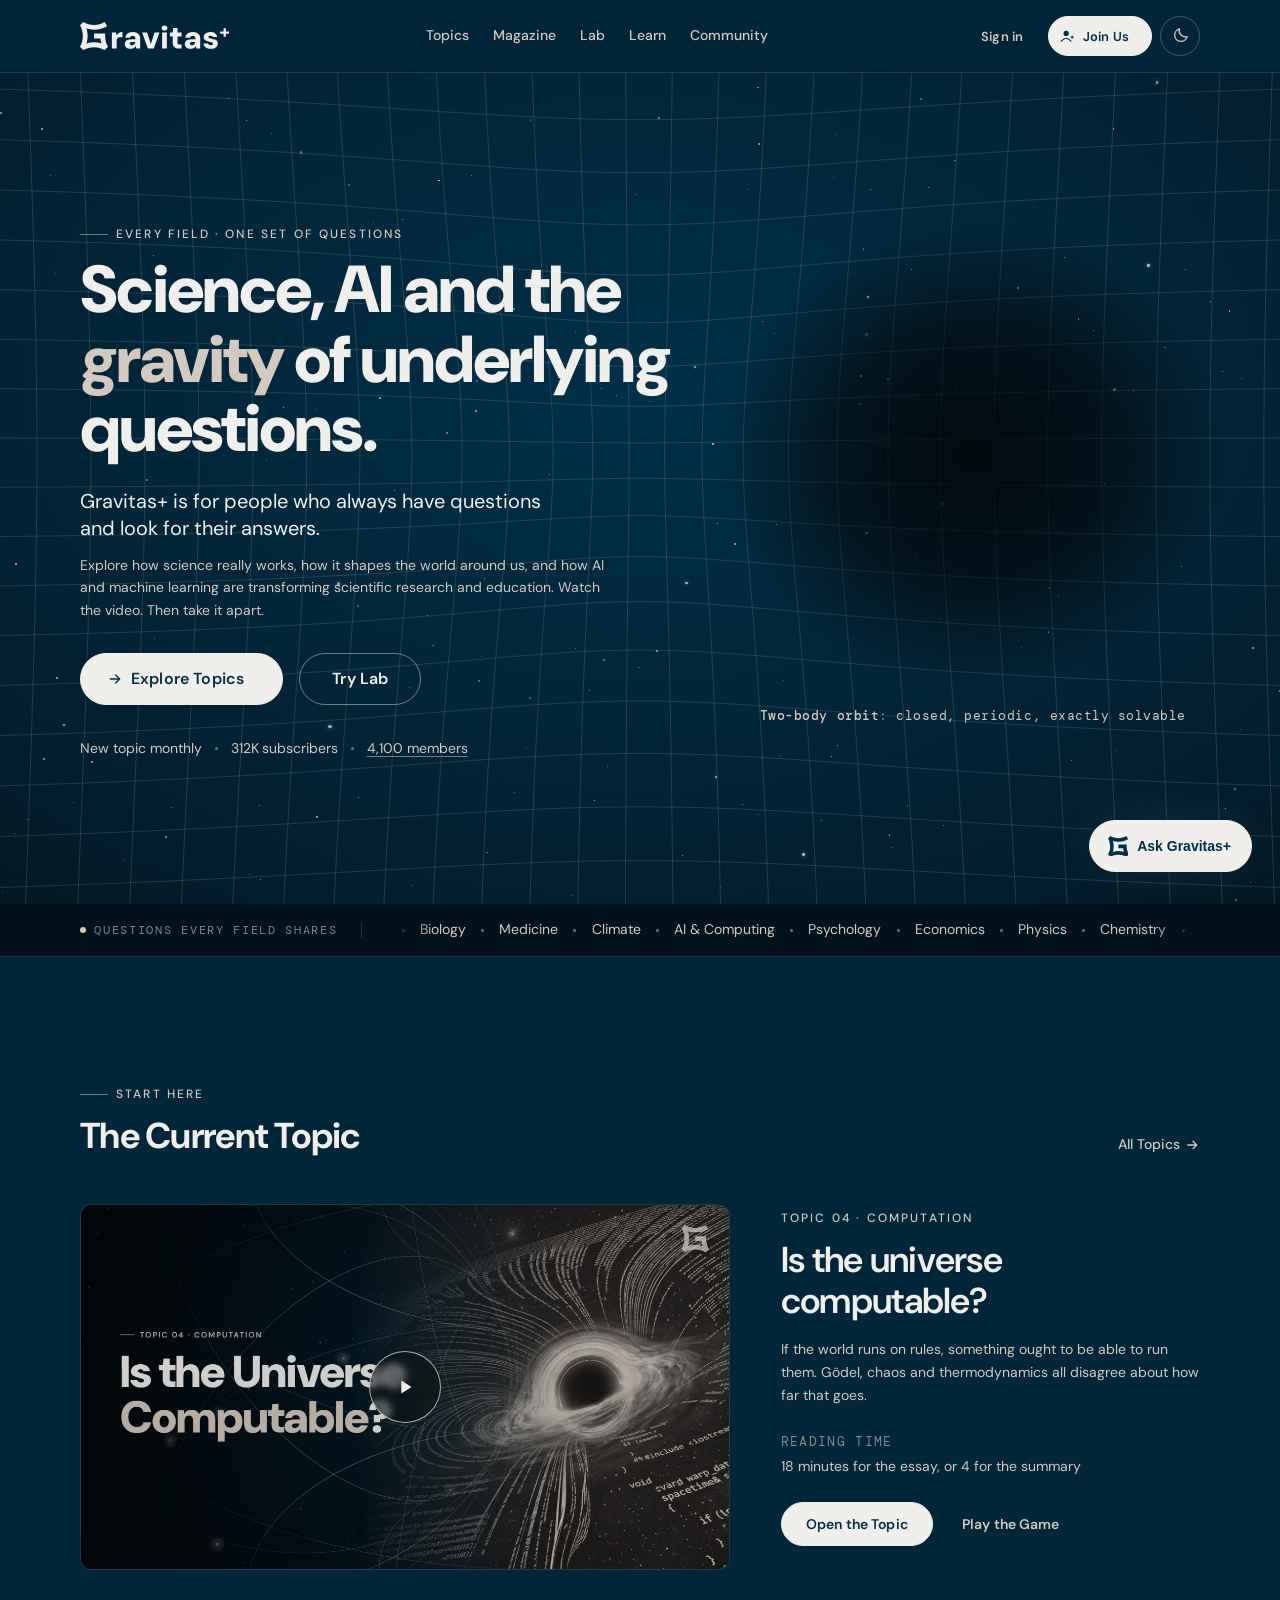
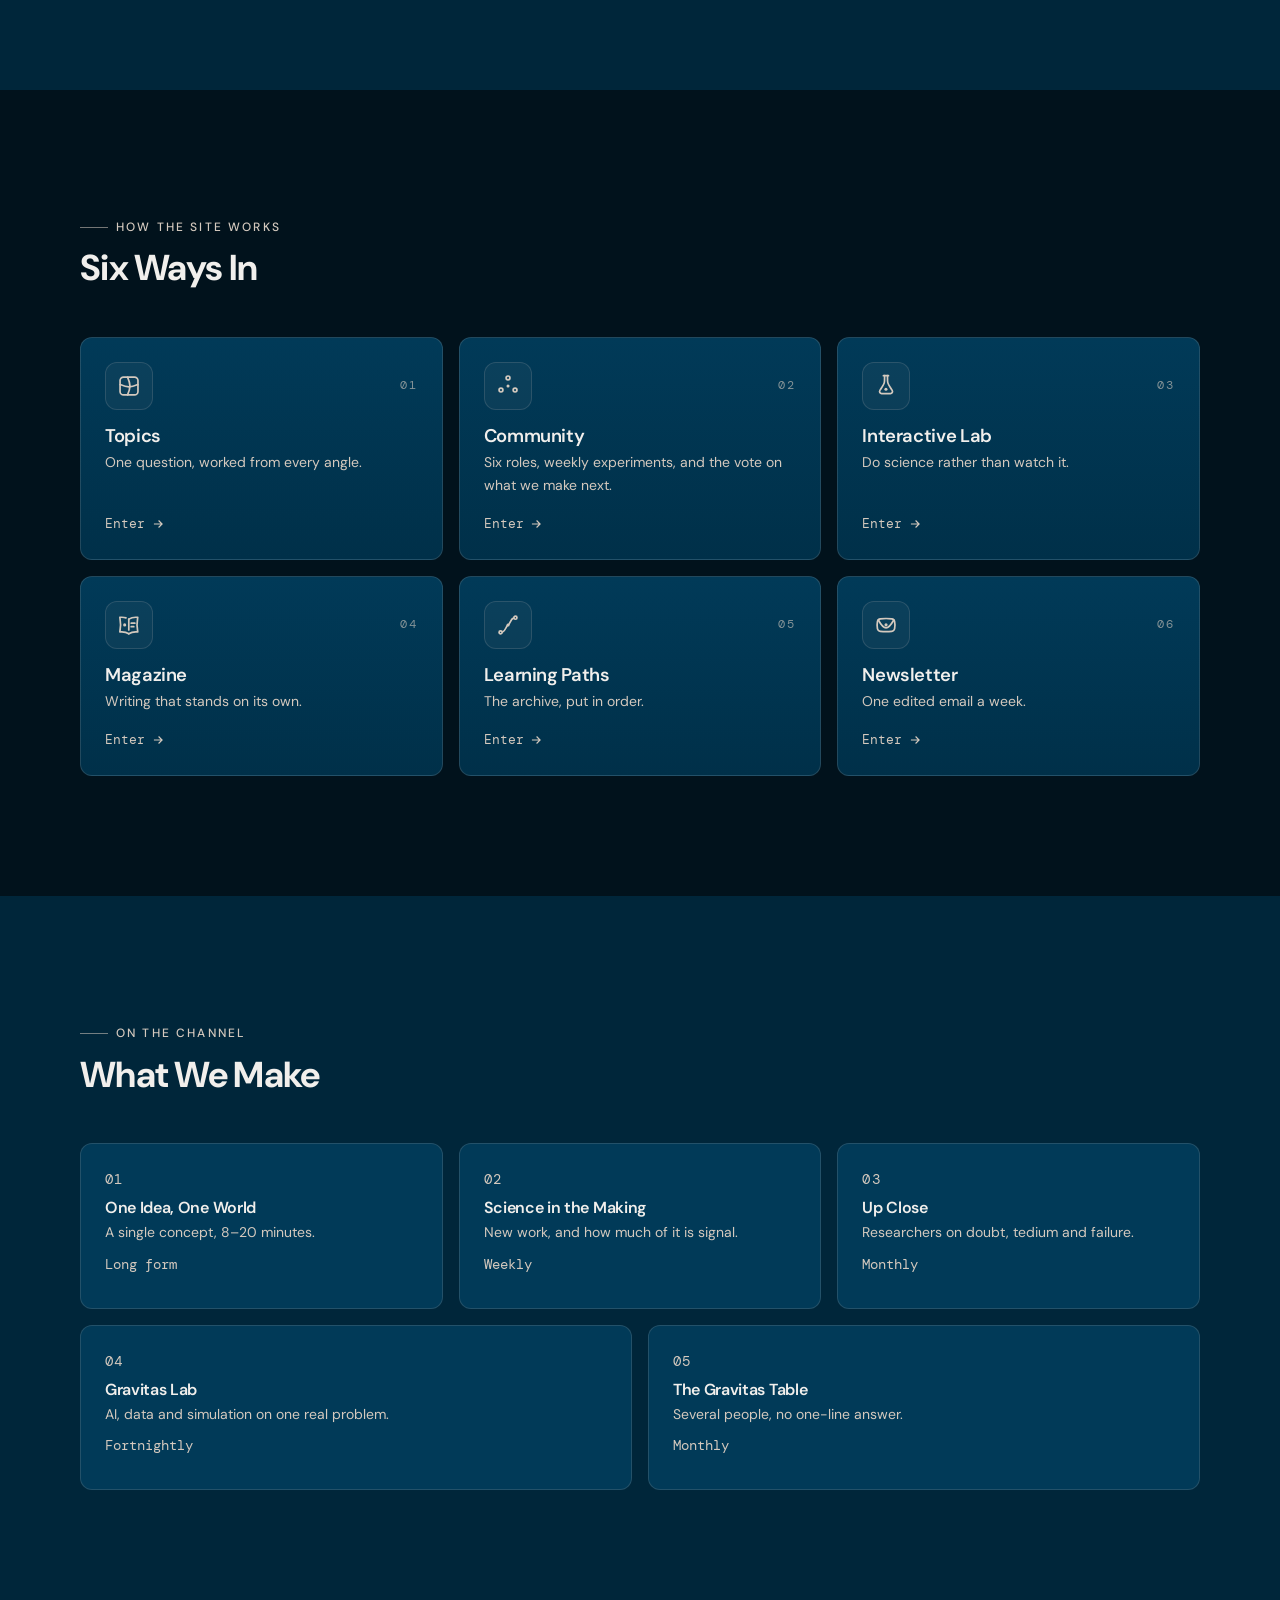
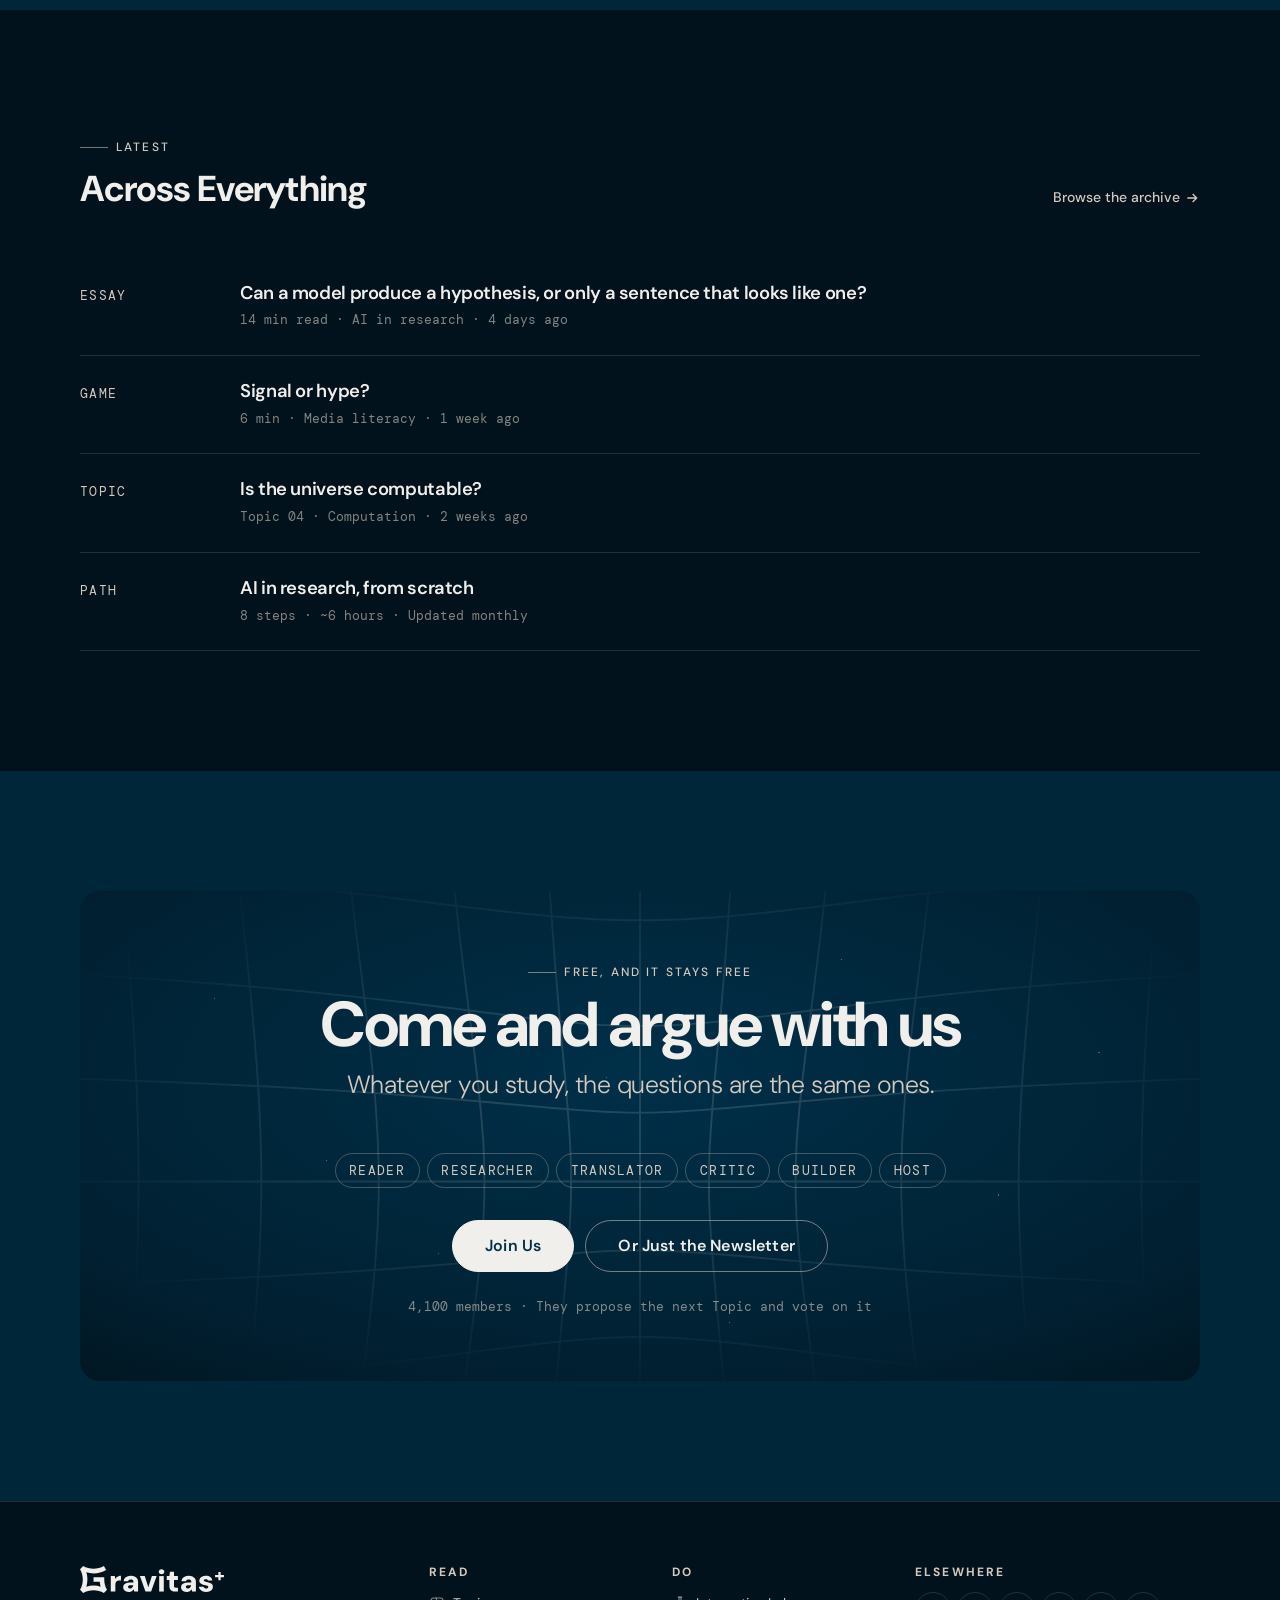
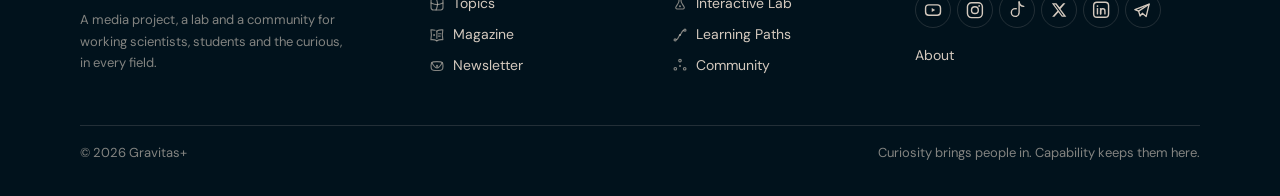
==== commit afb7038c: "Add files via upload" ====
--- a/index.html
+++ b/index.html
@@ -46,14 +46,14 @@
     </g>
   </g>
 </svg></a>
-    <nav class="g-nav" aria-label="Primary"><a class="g-nav__link" href="topics.html">Topics</a><a class="g-nav__link" href="magazine.html">Magazine</a><a class="g-nav__link" href="lab.html">Lab</a><a class="g-nav__link" href="learn.html">Learn</a><a class="g-nav__link" href="community.html">Community</a><span class="g-nav__sep" aria-hidden="true"></span><a class="g-nav__link gh-nav-signin" href="account.html#in">Sign in</a><a class="g-btn g-btn--primary g-btn--sm gh-nav-join" href="community.html#join">Join Us</a></nav>
+    <nav class="g-nav" aria-label="Primary"><a class="g-nav__link" href="topics.html"><svg class="g-ic g-nav__ic" viewBox="0 0 24 24" aria-hidden="true" fill="none" stroke="currentColor" stroke-linecap="round" stroke-linejoin="round" shape-rendering="geometricPrecision"><g transform="translate(2.282 2.283) scale(1.0407)" stroke-width="1.634"><rect x=".75" y=".75" width="17.2" height="17.2" rx="3.4" ry="3.4"/><path d="M.85,7.95c3.5,1.5,6,2.3,8.5,2.3s5-.8,8.5-2.3"/><path d="M7.95.85c1.5,3.5,2.3,6,2.3,8.5s-.8,5-2.3,8.5"/></g></svg>Topics</a><a class="g-nav__link" href="magazine.html"><svg class="g-ic g-nav__ic" viewBox="0 0 24 24" aria-hidden="true" fill="none" stroke="currentColor" stroke-linecap="round" stroke-linejoin="round" shape-rendering="geometricPrecision"><g transform="translate(1.971 3.385) scale(1.17763)" stroke-width="1.444"><path d="M8.35,2.33c2-1.3,4.5-1.8,7.6-1.5l-.11.58c-.73,3.91-.7,7.93.11,11.82h0c-3.1-.3-5.6.2-7.6,1.5"/><path d="M8.35,2.33v9.24"/><path d="M8.35,14.73c-2-1.3-4.5-1.8-7.6-1.5h0c.81-3.9.84-7.91.11-11.82l-.11-.58c1.98-.19,3.72-.06,5.23.41"/><path d="M10.38,5.74h3.1"/><path d="M10.38,8.74h2.2"/><circle cx="4.85" cy="7.24" r="1.316" fill="currentColor" stroke="none"/></g></svg>Magazine</a><a class="g-nav__link" href="lab.html"><svg class="g-ic g-nav__ic" viewBox="0 0 24 24" aria-hidden="true" fill="none" stroke="currentColor" stroke-linecap="round" stroke-linejoin="round" shape-rendering="geometricPrecision"><g transform="translate(4.844 0.9) scale(0.972826)" stroke-width="1.747"><path d="M4.7.75h5.2"/><path d="M5.9.75c0,8.29.39,6.94-4.03,13.95l-.79,1.25c-.89,1.41.12,3.2,1.8,3.2h9.04c1.68,0,2.69-1.79,1.8-3.2l-.79-1.25c-4.42-7.01-4.03-5.66-4.03-13.95"/><circle cx="7.3" cy="14.8" r="1.593" fill="currentColor" stroke="none"/></g></svg>Lab</a><a class="g-nav__link" href="learn.html"><svg class="g-ic g-nav__ic" viewBox="0 0 24 24" aria-hidden="true" fill="none" stroke="currentColor" stroke-linecap="round" stroke-linejoin="round" shape-rendering="geometricPrecision"><g transform="translate(2.353 2.45) scale(0.962366)" stroke-width="1.766"><path d="M4.45,17.15c3-.8,3.2-5.8,5.6-7.2"/><path d="M10.05,9.95c2.4-1.4,2.6-6.4,5.6-7.2"/><circle cx="2.35" cy="17.55" r="1.6"/><circle cx="17.75" cy="2.35" r="1.6"/><circle cx="10.05" cy="9.95" r="1.611" fill="currentColor" stroke="none"/></g></svg>Learn</a><a class="g-nav__link" href="community.html"><svg class="g-ic g-nav__ic" viewBox="0 0 24 24" aria-hidden="true" fill="none" stroke="currentColor" stroke-linecap="round" stroke-linejoin="round" shape-rendering="geometricPrecision"><g transform="translate(2.252 1.167) scale(1.09681)" stroke-width="1.55"><circle cx="8.91" cy="2.5" r="1.75"/><circle cx="15.32" cy="13.6" r="1.75"/><circle cx="2.5" cy="13.6" r="1.75"/><circle cx="8.91" cy="9.9" r="1.413" fill="currentColor" stroke="none"/></g></svg>Community</a><span class="g-nav__sep" aria-hidden="true"></span><a class="g-nav__link gh-nav-signin" href="account.html#in">Sign in</a><a class="g-btn g-btn--primary g-btn--sm g-btn--lead gh-nav-join" href="community.html#join"><svg class="g-btn__icon" viewBox="0 0 24 24" aria-hidden="true" fill="none" stroke="currentColor" stroke-linecap="round" stroke-linejoin="round" shape-rendering="geometricPrecision"><g transform="translate(2.662 4.159) scale(1.11875)" stroke-width="1.52"><path d="M13.75,8.5h3M15.25,7v3"/><path d="M13.75,14c-2.41-2.67-4.53-4-6.5-4s-4.09,1.33-6.5,4"/><circle cx="7.25" cy="3.5" r="3.5" fill="currentColor" stroke="none"/></g></svg><span>Join Us</span></a></nav>
     <div class="gh-actions">
       <a class="g-btn g-btn--ghost g-btn--sm gh-signin" href="account.html#in">Sign in</a>
       <!-- The header CTA is the site's single loudest control, and it used to
            point at a mailing list. The community is the thing this project is
            actually for, so it gets the slot. -->
       <a class="g-btn g-btn--primary g-btn--sm g-btn--lead lp-header__cta" href="community.html#join" aria-label="Join the Gravitas+ community">
-        <svg class="g-btn__icon" viewBox="0 0 24 24" fill="none" stroke="currentColor" stroke-width="2" stroke-linecap="round" stroke-linejoin="round" aria-hidden="true"><path d="M16 19v-1.6a3.4 3.4 0 0 0-3.4-3.4H6.4A3.4 3.4 0 0 0 3 17.4V19"/><circle cx="9.5" cy="7.5" r="3.1"/><path d="M19 11h2M20 10v2"/></svg>
+        <svg class="g-btn__icon" viewBox="0 0 24 24" aria-hidden="true" fill="none" stroke="currentColor" stroke-linecap="round" stroke-linejoin="round" shape-rendering="geometricPrecision"><g transform="translate(2.662 4.159) scale(1.11875)" stroke-width="1.52"><path d="M13.75,8.5h3M15.25,7v3"/><path d="M13.75,14c-2.41-2.67-4.53-4-6.5-4s-4.09,1.33-6.5,4"/><circle cx="7.25" cy="3.5" r="3.5" fill="currentColor" stroke="none"/></g></svg>
         <span>Join Us</span>
       </a>
       <button class="theme-toggle" type="button" aria-pressed="false" aria-label="Switch colour theme" title="Switch colour theme">
@@ -170,18 +170,24 @@
   <div class="g-section-head rv" style="max-width:44rem">
     <p class="g-eyebrow">How the Site Works</p>
     <h2>Six Ways In</h2></div>
-  <div class="spaces rv"><a class="space space--wide" href="topics.html">
-      <p class="space__n">01</p><h3>Topics</h3><p>One question, worked from every angle.</p>
-      <span class="space__go">Enter <svg width="14" height="14" viewBox="0 0 24 24" fill="none" stroke="currentColor" stroke-width="2"><path d="M5 12h14M13 6l6 6-6 6"/></svg></span></a><a class="space space--wide" href="community.html">
-      <p class="space__n">02</p><h3>Community</h3><p>Six roles, weekly experiments, and the vote on what we make next.</p>
+  <div class="spaces rv"><a class="space" href="topics.html">
+      <span class="space__top"><span class="g-ic-plate space__ic" aria-hidden="true"><svg class="g-ic g-ic--lg" viewBox="0 0 24 24" aria-hidden="true" fill="none" stroke="currentColor" stroke-linecap="round" stroke-linejoin="round" shape-rendering="geometricPrecision"><g transform="translate(2.282 2.283) scale(1.0407)" stroke-width="1.634"><rect x=".75" y=".75" width="17.2" height="17.2" rx="3.4" ry="3.4"/><path d="M.85,7.95c3.5,1.5,6,2.3,8.5,2.3s5-.8,8.5-2.3"/><path d="M7.95.85c1.5,3.5,2.3,6,2.3,8.5s-.8,5-2.3,8.5"/></g></svg></span><span class="space__n">01</span></span>
+      <h3>Topics</h3><p>One question, worked from every angle.</p>
+      <span class="space__go">Enter <svg width="14" height="14" viewBox="0 0 24 24" fill="none" stroke="currentColor" stroke-width="2"><path d="M5 12h14M13 6l6 6-6 6"/></svg></span></a><a class="space" href="community.html">
+      <span class="space__top"><span class="g-ic-plate space__ic" aria-hidden="true"><svg class="g-ic g-ic--lg" viewBox="0 0 24 24" aria-hidden="true" fill="none" stroke="currentColor" stroke-linecap="round" stroke-linejoin="round" shape-rendering="geometricPrecision"><g transform="translate(2.252 1.167) scale(1.09681)" stroke-width="1.55"><circle cx="8.91" cy="2.5" r="1.75"/><circle cx="15.32" cy="13.6" r="1.75"/><circle cx="2.5" cy="13.6" r="1.75"/><circle cx="8.91" cy="9.9" r="1.413" fill="currentColor" stroke="none"/></g></svg></span><span class="space__n">02</span></span>
+      <h3>Community</h3><p>Six roles, weekly experiments, and the vote on what we make next.</p>
       <span class="space__go">Enter <svg width="14" height="14" viewBox="0 0 24 24" fill="none" stroke="currentColor" stroke-width="2"><path d="M5 12h14M13 6l6 6-6 6"/></svg></span></a><a class="space" href="lab.html">
-      <p class="space__n">03</p><h3>Interactive Lab</h3><p>Do science rather than watch it.</p>
+      <span class="space__top"><span class="g-ic-plate space__ic" aria-hidden="true"><svg class="g-ic g-ic--lg" viewBox="0 0 24 24" aria-hidden="true" fill="none" stroke="currentColor" stroke-linecap="round" stroke-linejoin="round" shape-rendering="geometricPrecision"><g transform="translate(4.844 0.9) scale(0.972826)" stroke-width="1.747"><path d="M4.7.75h5.2"/><path d="M5.9.75c0,8.29.39,6.94-4.03,13.95l-.79,1.25c-.89,1.41.12,3.2,1.8,3.2h9.04c1.68,0,2.69-1.79,1.8-3.2l-.79-1.25c-4.42-7.01-4.03-5.66-4.03-13.95"/><circle cx="7.3" cy="14.8" r="1.593" fill="currentColor" stroke="none"/></g></svg></span><span class="space__n">03</span></span>
+      <h3>Interactive Lab</h3><p>Do science rather than watch it.</p>
       <span class="space__go">Enter <svg width="14" height="14" viewBox="0 0 24 24" fill="none" stroke="currentColor" stroke-width="2"><path d="M5 12h14M13 6l6 6-6 6"/></svg></span></a><a class="space" href="magazine.html">
-      <p class="space__n">04</p><h3>Magazine</h3><p>Writing that stands on its own.</p>
+      <span class="space__top"><span class="g-ic-plate space__ic" aria-hidden="true"><svg class="g-ic g-ic--lg" viewBox="0 0 24 24" aria-hidden="true" fill="none" stroke="currentColor" stroke-linecap="round" stroke-linejoin="round" shape-rendering="geometricPrecision"><g transform="translate(1.971 3.385) scale(1.17763)" stroke-width="1.444"><path d="M8.35,2.33c2-1.3,4.5-1.8,7.6-1.5l-.11.58c-.73,3.91-.7,7.93.11,11.82h0c-3.1-.3-5.6.2-7.6,1.5"/><path d="M8.35,2.33v9.24"/><path d="M8.35,14.73c-2-1.3-4.5-1.8-7.6-1.5h0c.81-3.9.84-7.91.11-11.82l-.11-.58c1.98-.19,3.72-.06,5.23.41"/><path d="M10.38,5.74h3.1"/><path d="M10.38,8.74h2.2"/><circle cx="4.85" cy="7.24" r="1.316" fill="currentColor" stroke="none"/></g></svg></span><span class="space__n">04</span></span>
+      <h3>Magazine</h3><p>Writing that stands on its own.</p>
       <span class="space__go">Enter <svg width="14" height="14" viewBox="0 0 24 24" fill="none" stroke="currentColor" stroke-width="2"><path d="M5 12h14M13 6l6 6-6 6"/></svg></span></a><a class="space" href="learn.html">
-      <p class="space__n">05</p><h3>Learning Paths</h3><p>The archive, put in order.</p>
+      <span class="space__top"><span class="g-ic-plate space__ic" aria-hidden="true"><svg class="g-ic g-ic--lg" viewBox="0 0 24 24" aria-hidden="true" fill="none" stroke="currentColor" stroke-linecap="round" stroke-linejoin="round" shape-rendering="geometricPrecision"><g transform="translate(2.353 2.45) scale(0.962366)" stroke-width="1.766"><path d="M4.45,17.15c3-.8,3.2-5.8,5.6-7.2"/><path d="M10.05,9.95c2.4-1.4,2.6-6.4,5.6-7.2"/><circle cx="2.35" cy="17.55" r="1.6"/><circle cx="17.75" cy="2.35" r="1.6"/><circle cx="10.05" cy="9.95" r="1.611" fill="currentColor" stroke="none"/></g></svg></span><span class="space__n">05</span></span>
+      <h3>Learning Paths</h3><p>The archive, put in order.</p>
       <span class="space__go">Enter <svg width="14" height="14" viewBox="0 0 24 24" fill="none" stroke="currentColor" stroke-width="2"><path d="M5 12h14M13 6l6 6-6 6"/></svg></span></a><a class="space" href="newsletter.html">
-      <p class="space__n">06</p><h3>Newsletter</h3><p>One edited email a week.</p>
+      <span class="space__top"><span class="g-ic-plate space__ic" aria-hidden="true"><svg class="g-ic g-ic--lg" viewBox="0 0 24 24" aria-hidden="true" fill="none" stroke="currentColor" stroke-linecap="round" stroke-linejoin="round" shape-rendering="geometricPrecision"><g transform="translate(2.332 4.76) scale(0.994444)" stroke-width="1.709"><path d="M1.98,2.26c2.88,5.22,5.41,7.83,7.77,7.83s4.89-2.61,7.77-7.83"/><path d="M18.39,3.84c.47,2.28.48,4.67,0,7.03-.29,1.44-1.47,2.53-2.92,2.73-3.8.51-7.66.51-11.46,0-1.45-.19-2.62-1.27-2.91-2.7-.47-2.28-.48-4.67,0-7.03.29-1.44,1.47-2.53,2.92-2.73,3.8-.51,7.66-.51,11.46,0,1.45.19,2.62,1.27,2.91,2.7Z"/><circle cx="9.75" cy="7.11" r="1.559" fill="currentColor" stroke="none"/></g></svg></span><span class="space__n">06</span></span>
+      <h3>Newsletter</h3><p>One edited email a week.</p>
       <span class="space__go">Enter <svg width="14" height="14" viewBox="0 0 24 24" fill="none" stroke="currentColor" stroke-width="2"><path d="M5 12h14M13 6l6 6-6 6"/></svg></span></a></div></div></section>
 
 <section class="g-section" id="make"><div class="g-container">
@@ -264,9 +270,9 @@
           the curious, in every field.</p>
       </div>
       <div><h5 class="g-footer__heading">Read</h5>
-        <div class="g-stack g-stack--xs"><a href="topics.html">Topics</a><a href="magazine.html">Magazine</a><a href="newsletter.html">Newsletter</a></div></div>
+        <div class="g-stack g-stack--xs g-stack--ic"><a href="topics.html"><svg class="g-ic g-ic--sm" viewBox="0 0 24 24" aria-hidden="true" fill="none" stroke="currentColor" stroke-linecap="round" stroke-linejoin="round" shape-rendering="geometricPrecision"><g transform="translate(2.282 2.283) scale(1.0407)" stroke-width="1.634"><rect x=".75" y=".75" width="17.2" height="17.2" rx="3.4" ry="3.4"/><path d="M.85,7.95c3.5,1.5,6,2.3,8.5,2.3s5-.8,8.5-2.3"/><path d="M7.95.85c1.5,3.5,2.3,6,2.3,8.5s-.8,5-2.3,8.5"/></g></svg><span>Topics</span></a><a href="magazine.html"><svg class="g-ic g-ic--sm" viewBox="0 0 24 24" aria-hidden="true" fill="none" stroke="currentColor" stroke-linecap="round" stroke-linejoin="round" shape-rendering="geometricPrecision"><g transform="translate(1.971 3.385) scale(1.17763)" stroke-width="1.444"><path d="M8.35,2.33c2-1.3,4.5-1.8,7.6-1.5l-.11.58c-.73,3.91-.7,7.93.11,11.82h0c-3.1-.3-5.6.2-7.6,1.5"/><path d="M8.35,2.33v9.24"/><path d="M8.35,14.73c-2-1.3-4.5-1.8-7.6-1.5h0c.81-3.9.84-7.91.11-11.82l-.11-.58c1.98-.19,3.72-.06,5.23.41"/><path d="M10.38,5.74h3.1"/><path d="M10.38,8.74h2.2"/><circle cx="4.85" cy="7.24" r="1.316" fill="currentColor" stroke="none"/></g></svg><span>Magazine</span></a><a href="newsletter.html"><svg class="g-ic g-ic--sm" viewBox="0 0 24 24" aria-hidden="true" fill="none" stroke="currentColor" stroke-linecap="round" stroke-linejoin="round" shape-rendering="geometricPrecision"><g transform="translate(2.332 4.76) scale(0.994444)" stroke-width="1.709"><path d="M1.98,2.26c2.88,5.22,5.41,7.83,7.77,7.83s4.89-2.61,7.77-7.83"/><path d="M18.39,3.84c.47,2.28.48,4.67,0,7.03-.29,1.44-1.47,2.53-2.92,2.73-3.8.51-7.66.51-11.46,0-1.45-.19-2.62-1.27-2.91-2.7-.47-2.28-.48-4.67,0-7.03.29-1.44,1.47-2.53,2.92-2.73,3.8-.51,7.66-.51,11.46,0,1.45.19,2.62,1.27,2.91,2.7Z"/><circle cx="9.75" cy="7.11" r="1.559" fill="currentColor" stroke="none"/></g></svg><span>Newsletter</span></a></div></div>
       <div><h5 class="g-footer__heading">Do</h5>
-        <div class="g-stack g-stack--xs"><a href="lab.html">Interactive Lab</a><a href="learn.html">Learning Paths</a><a href="community.html">Community</a></div></div>
+        <div class="g-stack g-stack--xs g-stack--ic"><a href="lab.html"><svg class="g-ic g-ic--sm" viewBox="0 0 24 24" aria-hidden="true" fill="none" stroke="currentColor" stroke-linecap="round" stroke-linejoin="round" shape-rendering="geometricPrecision"><g transform="translate(4.844 0.9) scale(0.972826)" stroke-width="1.747"><path d="M4.7.75h5.2"/><path d="M5.9.75c0,8.29.39,6.94-4.03,13.95l-.79,1.25c-.89,1.41.12,3.2,1.8,3.2h9.04c1.68,0,2.69-1.79,1.8-3.2l-.79-1.25c-4.42-7.01-4.03-5.66-4.03-13.95"/><circle cx="7.3" cy="14.8" r="1.593" fill="currentColor" stroke="none"/></g></svg><span>Interactive Lab</span></a><a href="learn.html"><svg class="g-ic g-ic--sm" viewBox="0 0 24 24" aria-hidden="true" fill="none" stroke="currentColor" stroke-linecap="round" stroke-linejoin="round" shape-rendering="geometricPrecision"><g transform="translate(2.353 2.45) scale(0.962366)" stroke-width="1.766"><path d="M4.45,17.15c3-.8,3.2-5.8,5.6-7.2"/><path d="M10.05,9.95c2.4-1.4,2.6-6.4,5.6-7.2"/><circle cx="2.35" cy="17.55" r="1.6"/><circle cx="17.75" cy="2.35" r="1.6"/><circle cx="10.05" cy="9.95" r="1.611" fill="currentColor" stroke="none"/></g></svg><span>Learning Paths</span></a><a href="community.html"><svg class="g-ic g-ic--sm" viewBox="0 0 24 24" aria-hidden="true" fill="none" stroke="currentColor" stroke-linecap="round" stroke-linejoin="round" shape-rendering="geometricPrecision"><g transform="translate(2.252 1.167) scale(1.09681)" stroke-width="1.55"><circle cx="8.91" cy="2.5" r="1.75"/><circle cx="15.32" cy="13.6" r="1.75"/><circle cx="2.5" cy="13.6" r="1.75"/><circle cx="8.91" cy="9.9" r="1.413" fill="currentColor" stroke="none"/></g></svg><span>Community</span></a></div></div>
       <div><h5 class="g-footer__heading">Elsewhere</h5><ul class="lp-social"><li><a class="lp-social__link" href="#" aria-label="YouTube"><svg viewBox="0 0 24 24" shape-rendering="geometricPrecision" fill="none" stroke="currentColor" stroke-width="1.7"><g transform="translate(1.083 1.066) scale(0.9133)" stroke-width="1.861"><rect x="2.2" y="5.2" width="19.6" height="13.6" rx="4.2"/><path d="M10.3 9.4v5.2l4.5-2.6z" fill="currentColor" stroke="none"/></g></svg></a></li><li><a class="lp-social__link" href="#" aria-label="Instagram"><svg viewBox="0 0 24 24" shape-rendering="geometricPrecision" fill="none" stroke="currentColor" stroke-width="1.7"><g transform="translate(-0.043 0.227) scale(0.9944)" stroke-width="1.709"><rect x="3" y="3" width="18" height="18" rx="5"/><circle cx="12" cy="12" r="4.1"/><circle cx="17.1" cy="6.9" r="1.15" fill="currentColor" stroke="none"/></g></svg></a></li><li><a class="lp-social__link" href="#" aria-label="TikTok"><svg viewBox="0 0 24 24" shape-rendering="geometricPrecision" fill="none" stroke="currentColor" stroke-width="1.7" stroke-linecap="round" stroke-linejoin="round"><g transform="translate(-5.639 -2.009) scale(1.2928)" stroke-width="1.282"><path d="M15.6 3.3v9.9a3.6 3.6 0 1 1-3.6-3.6c.3 0 .6 0 .9.1"/><path d="M15.6 3.3c.3 2.3 2 4 4.3 4.2"/></g></svg></a></li><li><a class="lp-social__link" href="#" aria-label="X"><svg viewBox="0 0 24 24" shape-rendering="geometricPrecision" fill="currentColor"><g transform="translate(1.054 1.119) scale(0.9062)"><path d="M17.6 3h3l-6.6 7.6L21.8 21h-5.9l-4.6-6-5.3 6H3l7.1-8.1L2.6 3h6l4.2 5.5L17.6 3zm-1 16.2h1.6L7.5 4.7H5.8l10.8 14.5z"/></g></svg></a></li><li><a class="lp-social__link" href="#" aria-label="LinkedIn"><svg viewBox="0 0 24 24" shape-rendering="geometricPrecision" fill="none" stroke="currentColor" stroke-width="1.7" stroke-linecap="round"><g transform="translate(0.207 -0.239) scale(0.9944)" stroke-width="1.709"><rect x="3" y="3" width="18" height="18" rx="4"/><path d="M7.6 10.6V17"/><circle cx="7.6" cy="7.5" r="1.05" fill="currentColor" stroke="none"/><path d="M11.4 17v-3.6a2.6 2.6 0 0 1 5.2 0V17"/><path d="M11.4 17v-6.4"/></g></svg></a></li><li><a class="lp-social__link" href="#" aria-label="Telegram"><svg viewBox="0 0 24 24" shape-rendering="geometricPrecision" fill="none" stroke="currentColor" stroke-width="1.7" stroke-linejoin="round" stroke-linecap="round"><g transform="translate(-0.334 1.128) scale(0.9290)" stroke-width="1.748"><path d="M21.2 4.2 L2.8 11.2 L7.6 13.2 L9.5 19.4 L12.4 16 L17.4 20 Z"/><path d="M7.6 13.2 L21.2 4.2"/></g></svg></a></li></ul>
         <div class="g-stack g-stack--xs" style="margin-top:var(--g-space-sm)"><a href="about.html">About</a></div></div>
     </div>
--- a/assets/gravitas.css
+++ b/assets/gravitas.css
@@ -667,6 +667,46 @@
   .g-badge--caution  { color: var(--g-signal-caution); }
   .g-badge--critical { color: var(--g-signal-critical); }
 
+  /* ---- Icons ----------------------------------------------------------------
+     Every mark in the set is drawn to the geometry in the brand book, section
+     11: a 24-unit box, an effective stroke of 1.7, and the ink centroid solved
+     onto (12, 12). This component does not draw anything. It sizes the marks,
+     and it keeps those sizes on whole pixels, because a 24-unit grid rendered
+     into a fractional box is exactly how one 1.7 stroke ends up looking like
+     two different weights in the same row.
+
+       --sm   1rem      inline with body text, footer lists, breadcrumbs
+              1.25rem   default: menu rows, buttons, list rows
+       --lg   1.5rem    inside a plate, on cards and page heads
+
+     Icons never carry a colour of their own. They inherit currentColor, so the
+     thing around them decides once and both themes follow. */
+  .g-ic     { width: 1.25rem; height: 1.25rem; flex: none; }
+  .g-ic--sm { width: 1rem;    height: 1rem; }
+  .g-ic--lg { width: 1.5rem;  height: 1.5rem; }
+
+  /* The plate is the icon's card-level presentation: a section's mark, sized
+     to sit beside a heading rather than inside a line of text. 3rem around a
+     1.5rem icon leaves 12px a side, whole pixels at 100%, and matches the
+     header controls' 2.5rem family closely enough to read as one system
+     without competing with them.
+
+     It is deliberately quiet by default and warms on hover, so a grid of six
+     reads as six labels rather than six buttons. */
+  .g-ic-plate {
+    display: inline-flex; align-items: center; justify-content: center;
+    width: 3rem; height: 3rem; flex: none;
+    border: 1px solid var(--g-hairline);
+    border-radius: var(--g-radius);
+    background: rgb(var(--g-tint) / 0.05);
+    color: var(--g-accent);
+    transition: border-color var(--g-dur) var(--g-ease-orbit),
+                background-color var(--g-dur) var(--g-ease-orbit),
+                color var(--g-dur) var(--g-ease-orbit);
+  }
+  .g-ic-plate--sm { width: 2.25rem; height: 2.25rem; border-radius: var(--g-radius-sm); }
+  .g-ic-plate--sm .g-ic { width: 1.25rem; height: 1.25rem; }
+
   /* ---- Forms ---------------------------------------------------------------- */
   .g-field { display: flex; flex-direction: column; gap: var(--g-space-3xs); }
   .g-label {
@@ -817,6 +857,16 @@
   }
   .g-footer a { color: var(--g-text-muted); text-decoration: none; }
   .g-footer a:hover { color: var(--g-text); }
+  /* Read and Do are the six sections, so they carry the six marks. The icon is
+     dimmer than its label at rest: in a column of three, six full-strength
+     glyphs would out-shout the words they belong to. */
+  /* flex-start on the column, so each row is only as wide as its own label:
+     a flex item is blockified, and stretched rows put the hover target several
+     centimetres to the right of the last word. */
+  .g-stack--ic { align-items: flex-start; }
+  .g-stack--ic a { display: flex; align-items: center; gap: var(--g-space-2xs); }
+  .g-stack--ic .g-ic { color: var(--g-text-subtle); transition: color var(--g-dur) var(--g-ease-orbit); }
+  .g-stack--ic a:hover .g-ic { color: var(--g-accent); }
   .g-footer__legal {
     margin-top: var(--g-space-xl); padding-top: var(--g-space-sm);
     border-top: 1px solid var(--g-hairline);
--- a/assets/site.css
+++ b/assets/site.css
@@ -18,14 +18,23 @@
    every page. Left in the hero stylesheet, the dropdown simply did not exist
    anywhere except the home page. */
 /* ---- Header additions ---- */
-/* One size for every circular control in the header actions row. The three
-   were set independently and drifted: the CTA and the burger at 2.75rem, the
-   theme toggle at 2.5rem, which on a phone put a visibly smaller circle
-   between two larger ones. A token means the row can only ever be uniform,
-   and the icons inside it follow the same rule. 2.75rem is the larger of the
-   two sizes already in use and clears the 44px touch target. */
+/* One height for every control in the header actions row, pill or circle. All
+   of them had been sized independently and drifted apart: the CTA and the
+   burger at 2.75rem, the theme toggle at 2.5rem, and Sign in and Join Us at
+   whatever `.g-btn--sm`'s padding happened to add up to, which is 35px. On a
+   phone that put a small circle between two larger ones; on a desktop it put
+   two short pills beside a taller circle.
+
+   The token is the row's height, not just the circles' diameter: the buttons
+   take it as a min-height and centre their label in it, so a change to the
+   type scale or the button padding cannot pull the row out of line again.
+   2.75rem below 880px is the larger of the two circle sizes already in use and
+   clears the 44px touch target. */
 :root { --gh-control: 2.5rem; --gh-control-icon: 1.125rem; }
 @media (max-width: 880px) { :root { --gh-control: 2.75rem; } }
+
+/* The pills: same height as the circles, their own width. */
+.gh-actions .g-btn { min-height: var(--gh-control); }
 
 /* ---- The logo is never the thing that gives way -------------------------
    The header row is logo + nav + actions, and the logo was the only flex
@@ -45,12 +54,26 @@
 .g-logo { flex: none; }
 
 .lp-header__cta { display: inline-flex; }
+/* The CTA's mark is sized in rem, not in the button's em. At --sm the button
+   sets 0.8125rem, and a 13px box cannot render a 24-unit grid without the 1.7
+   stroke landing on a fraction of a pixel — the one icon in the header that
+   would have been drawn at a different weight from all the others. 1rem in a
+   2.5rem pill leaves whole pixels either side, and the optical lead-shift below
+   is recomputed from that width instead of from 1em. */
+.lp-header__cta .g-btn__icon { width: 1rem; height: 1rem; }
+.lp-header__cta.g-btn--lead { --_shift: calc((1rem + 0.5rem) / 4); }
+/* Same for the dropdown's Join Us, which is the same button at the same size. */
+.gh-nav-join .g-btn__icon { width: 1rem; height: 1rem; }
+.gh-nav-join.g-btn--lead { --_shift: calc((1rem + 0.5rem) / 4); }
 .lp-menu-btn { display: none; }
 .g-header__inner { position: relative; }
 .lp-header__actions { display: flex; align-items: center; gap: var(--g-space-2xs); flex: none; flex-wrap: nowrap; }
 
 /* In the dropdown only. On desktop these two sit in the header itself. */
 .gh-nav-signin, .gh-nav-join, .g-nav__sep { display: none; }
+/* Likewise the nav marks: shipped in the markup on every page, revealed by the
+   dropdown's own media query below. */
+.g-nav__ic { display: none; }
 
 @media (max-width: 880px) {
   /* Collapse the CTA to a circular icon button that sits beside the hamburger.
@@ -93,7 +116,19 @@
   .g-nav .g-nav__link {
     padding: var(--g-space-2xs) var(--g-space-sm);
     border-bottom: 0; border-radius: var(--g-radius-sm);
+    display: flex; align-items: center; gap: var(--g-space-2xs);
   }
+  /* The marks appear here and nowhere else in the header. On the desktop row
+     the nav is five words in a line, where an icon in front of each one turns
+     navigation into a toolbar; in a vertical panel the same marks are what
+     make the rows scannable at arm's length. Same markup, one display switch. */
+  .g-nav .g-nav__ic { display: block; color: var(--g-text-subtle); }
+  .g-nav .g-nav__link:hover .g-nav__ic,
+  .g-nav .g-nav__link[aria-current="page"] .g-nav__ic { color: var(--g-accent); }
+  /* Sign in has no mark of its own, so it is indented to the same text column
+     as the five that do: icon (1.25rem) + gap. Left flush it read as a
+     mis-set row rather than a different kind of item. */
+  .g-nav .gh-nav-signin { padding-left: calc(var(--g-space-sm) + 1.25rem + var(--g-space-2xs)); }
   .g-nav .g-nav__link:hover,
   .g-nav .g-nav__link[aria-current="page"] {
     background: rgb(var(--g-tint) / 0.1); color: var(--g-text);
@@ -204,6 +239,26 @@
 
 /* ---------- page head ---------------------------------------------------- */
 .page-head { padding-block: clamp(2.5rem, 5vw, 4.5rem) clamp(1.5rem, 3vw, 2.5rem); position: relative; }
+/* A section page opens with its own mark, above the crumb rather than beside
+   the heading: alongside an h1 that runs to 3.4rem the plate either has to
+   grow into a badge or sit visibly undersized, and both fight the headline.
+   Stacked, it reads as the section's stamp and the type keeps its full width.
+   Detail pages get the same mark at 1rem inside the crumb instead, which says
+   where you are without repeating the section's opening gesture. */
+/* Block-level, not the plate's inline-flex: as an inline box it would sit on a
+   line box and carry the line's leading under it, so the gap to the crumb would
+   be the margin plus whatever the descender space happened to be. */
+.page-head__ic { display: flex; margin-bottom: var(--g-space-sm); }
+/* Sized and aligned against the crumb's own type rather than left at --sm: the
+   crumb sets 0.8125rem, and a 1rem mark beside it opens the line-box and reads
+   as an icon with a caption attached. 0.875rem is the smallest step that keeps
+   the 1.7 stroke legible while still deferring to the words. The shift centres
+   the mark's box on the x-height, since the ink centroid is already at the
+   middle of that box by construction. */
+.crumb__ic {
+  display: inline-block; width: 0.875rem; height: 0.875rem;
+  vertical-align: -0.32em; margin-right: 0.4rem; color: var(--g-accent);
+}
 .page-head h1 {
   font-size: clamp(2rem, 1.3rem + 2.6vw, 3.4rem); font-weight: var(--g-w-bold);
   letter-spacing: -.03em; line-height: 1.05; margin: 0 0 var(--g-space-sm);
@@ -217,28 +272,47 @@
 .crumb a { color: var(--g-text-muted); text-decoration: none; }
 .crumb a:hover { color: var(--g-text); }
 
-/* ---------- the six spaces (home) ---------------------------------------- */
-.spaces { display: grid; grid-template-columns: repeat(6, minmax(0, 1fr)); gap: var(--g-space-sm); }
-/* six items, three to a row: two full rows, no orphan */
-@media (min-width: 861px) { .space { grid-column: span 2 !important; } }
-@media (max-width: 860px) { .spaces { grid-template-columns: repeat(2, minmax(0, 1fr)); }
-                            .space { grid-column: span 1 !important; } }
+/* ---------- the six spaces (home) ----------------------------------------
+   Six equal cards, three to a row. They used to be a 6-column grid with the
+   first two spanning half a row each and four narrow ones beneath, which meant
+   the section called "Six Ways In" showed two important ways and four
+   afterthoughts, and it needed four media queries and two `!important`s to
+   hold that shape together. Now that each card carries its own mark, the set
+   reads as six of one kind, and the grid is three columns that halve twice.
+   No spans, no overrides.
+
+   The old rules are gone rather than commented out: `.space--wide` no longer
+   exists, and the two queries at 900px and 560px were already dead, beaten by
+   the `!important` in the 861px one. */
+.spaces { display: grid; grid-template-columns: repeat(3, minmax(0, 1fr)); gap: var(--g-space-sm); }
+@media (max-width: 860px) { .spaces { grid-template-columns: repeat(2, minmax(0, 1fr)); } }
 @media (max-width: 520px) { .spaces { grid-template-columns: minmax(0, 1fr); } }
 .space {
-  grid-column: span 2; position: relative; overflow: hidden;
+  position: relative; overflow: hidden;
   border: 1px solid var(--g-hairline); border-radius: var(--g-radius);
   background: linear-gradient(180deg, var(--g-surface-raised), var(--g-surface));
   padding: var(--g-space-md); text-decoration: none; display: flex; flex-direction: column;
-  min-height: 168px;
+  min-height: 200px;
   transition: transform var(--g-dur) var(--g-ease-orbit),
               border-color var(--g-dur) var(--g-ease-orbit),
               background-color var(--g-dur) var(--g-ease-orbit);
 }
 .space:hover { transform: translateY(-3px); border-color: var(--g-border); }
-.space--wide { grid-column: span 3; }
+/* Mark left, number right, on one line: the number keeps its old job of
+   ordering the set, but stops being the card's opening image. Baseline
+   alignment would hang the digits off the plate's cap height, so the row is
+   centred on the plate instead and the number is nudged by its own optical
+   centre, not the box's. */
+.space__top {
+  display: flex; align-items: center; justify-content: space-between;
+  margin-bottom: var(--g-space-sm);
+}
 .space__n {
   font-family: var(--g-font-mono); font-size: var(--g-fs-eyebrow); letter-spacing: .16em;
-  color: var(--g-accent); margin-bottom: var(--g-space-2xs);
+  color: var(--g-text-subtle);
+}
+.space:hover .space__ic {
+  border-color: var(--g-border); background: rgb(var(--g-tint) / 0.1);
 }
 .space h3 { font-size: var(--g-fs-h4); margin: 0 0 var(--g-space-3xs); }
 .space p { font-size: var(--g-fs-small); color: var(--g-text-muted); margin: 0; }
@@ -248,8 +322,6 @@
   color: var(--g-accent); display: inline-flex; align-items: center; gap: .35rem;
 }
 .space:hover .space__go { color: var(--g-text); }
-@media (max-width: 900px) { .space, .space--wide { grid-column: span 3; } }
-@media (max-width: 560px) { .space, .space--wide { grid-column: span 6; } }
 
 /* ---------- filter bar --------------------------------------------------- */
 .filters { display: flex; flex-wrap: wrap; gap: var(--g-space-2xs); align-items: center; margin-bottom: var(--g-space-lg); }
--- a/assets/hero.css
+++ b/assets/hero.css
@@ -75,10 +75,26 @@
   gap: .35rem .8rem;
   margin-top: var(--g-space-lg); font-size: var(--g-fs-small); color: var(--g-text-muted);
 }
-.lp-hero__credit > span { display: inline-flex; align-items: center; white-space: nowrap; }
+/* Each fact is its own inline-flex box so the separator dot below can be a
+   flex item with `flex: none`. That has a cost that is easy to miss: inside a
+   flex container a bare text node becomes an *anonymous flex item*, and the
+   collapsible whitespace at its edges is thrown away. In "312K subscribers"
+   the number is an element and the word is a text node, so the space between
+   them was being eaten and the two ran together. It is a layout rule removing
+   a space that the markup does have, which is why nothing looks wrong in the
+   HTML.
+
+   `gap` puts the word space back as a real gap, and unlike an &nbsp; in the
+   markup it fixes the whole row rather than the one place it was noticed.
+   0.25em is DM Sans's word space. The dot then has to give the same amount
+   back, or the space it was carrying would be a quarter of an em wider than
+   the one on the item before it. */
+.lp-hero__credit > span {
+  display: inline-flex; align-items: center; white-space: nowrap; gap: 0.25em;
+}
 .lp-hero__credit > span + span::before {
   content: ""; width: 3px; height: 3px; border-radius: 50%; flex: none;
-  background: var(--g-border-strong); margin-right: .8rem;
+  background: var(--g-border-strong); margin-right: calc(.8rem - 0.25em);
 }
 .lp-hero__credit svg { height: 1.5rem; width: auto; opacity: 0.9; }
 /* ---- Three-body orbit canvas (replaces the hero portrait) ---- */
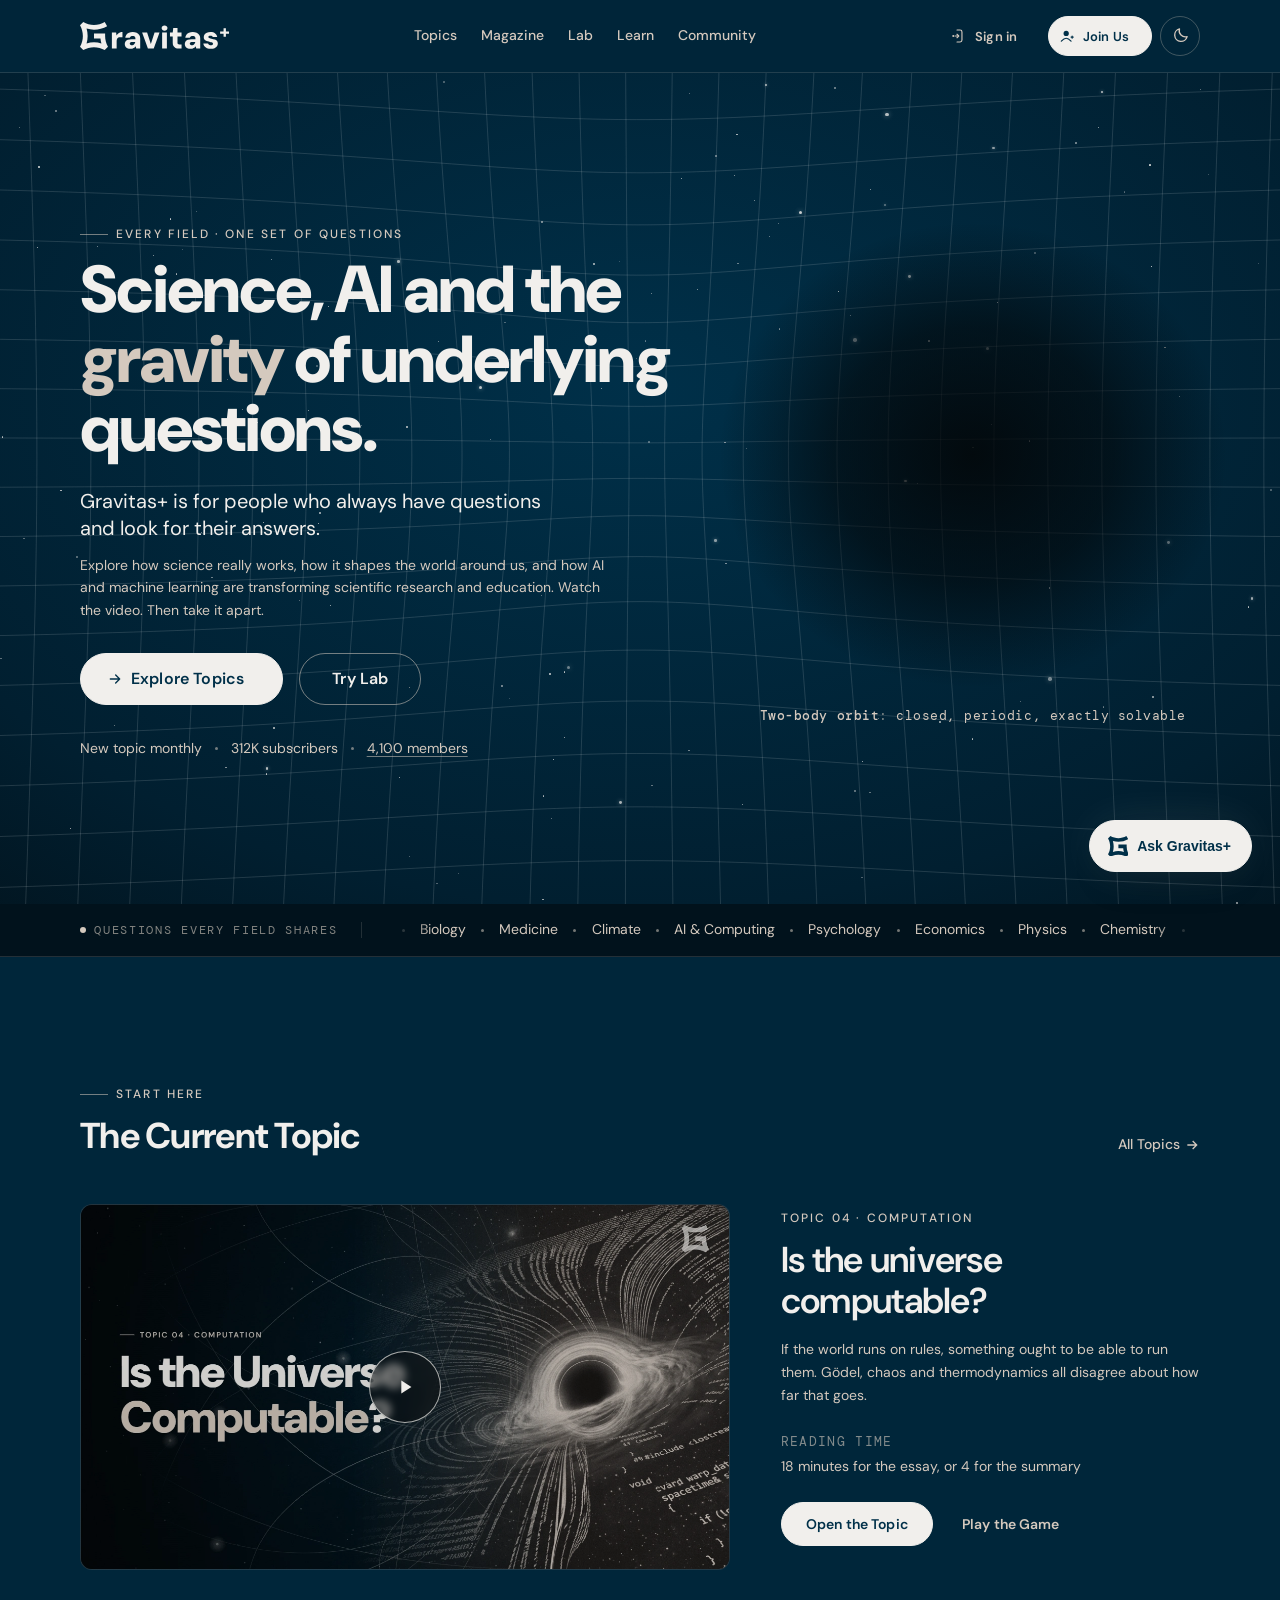
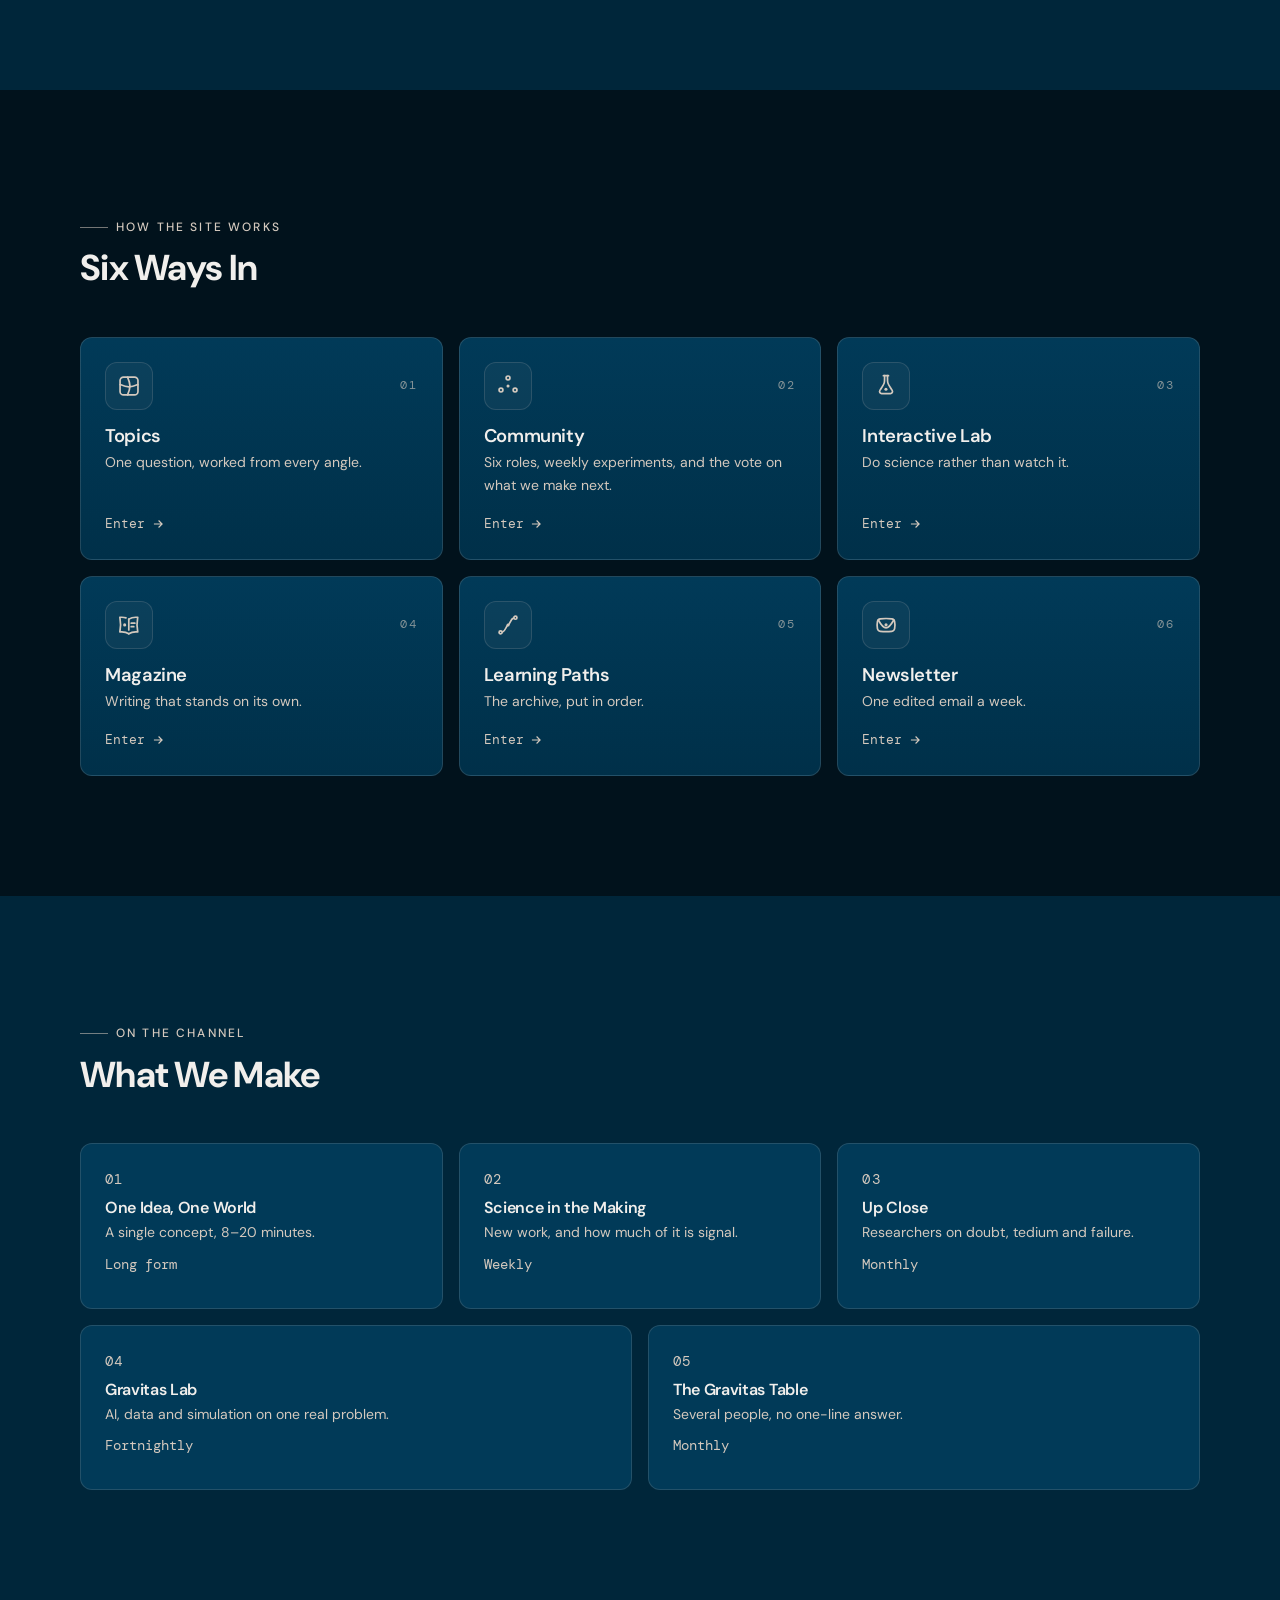
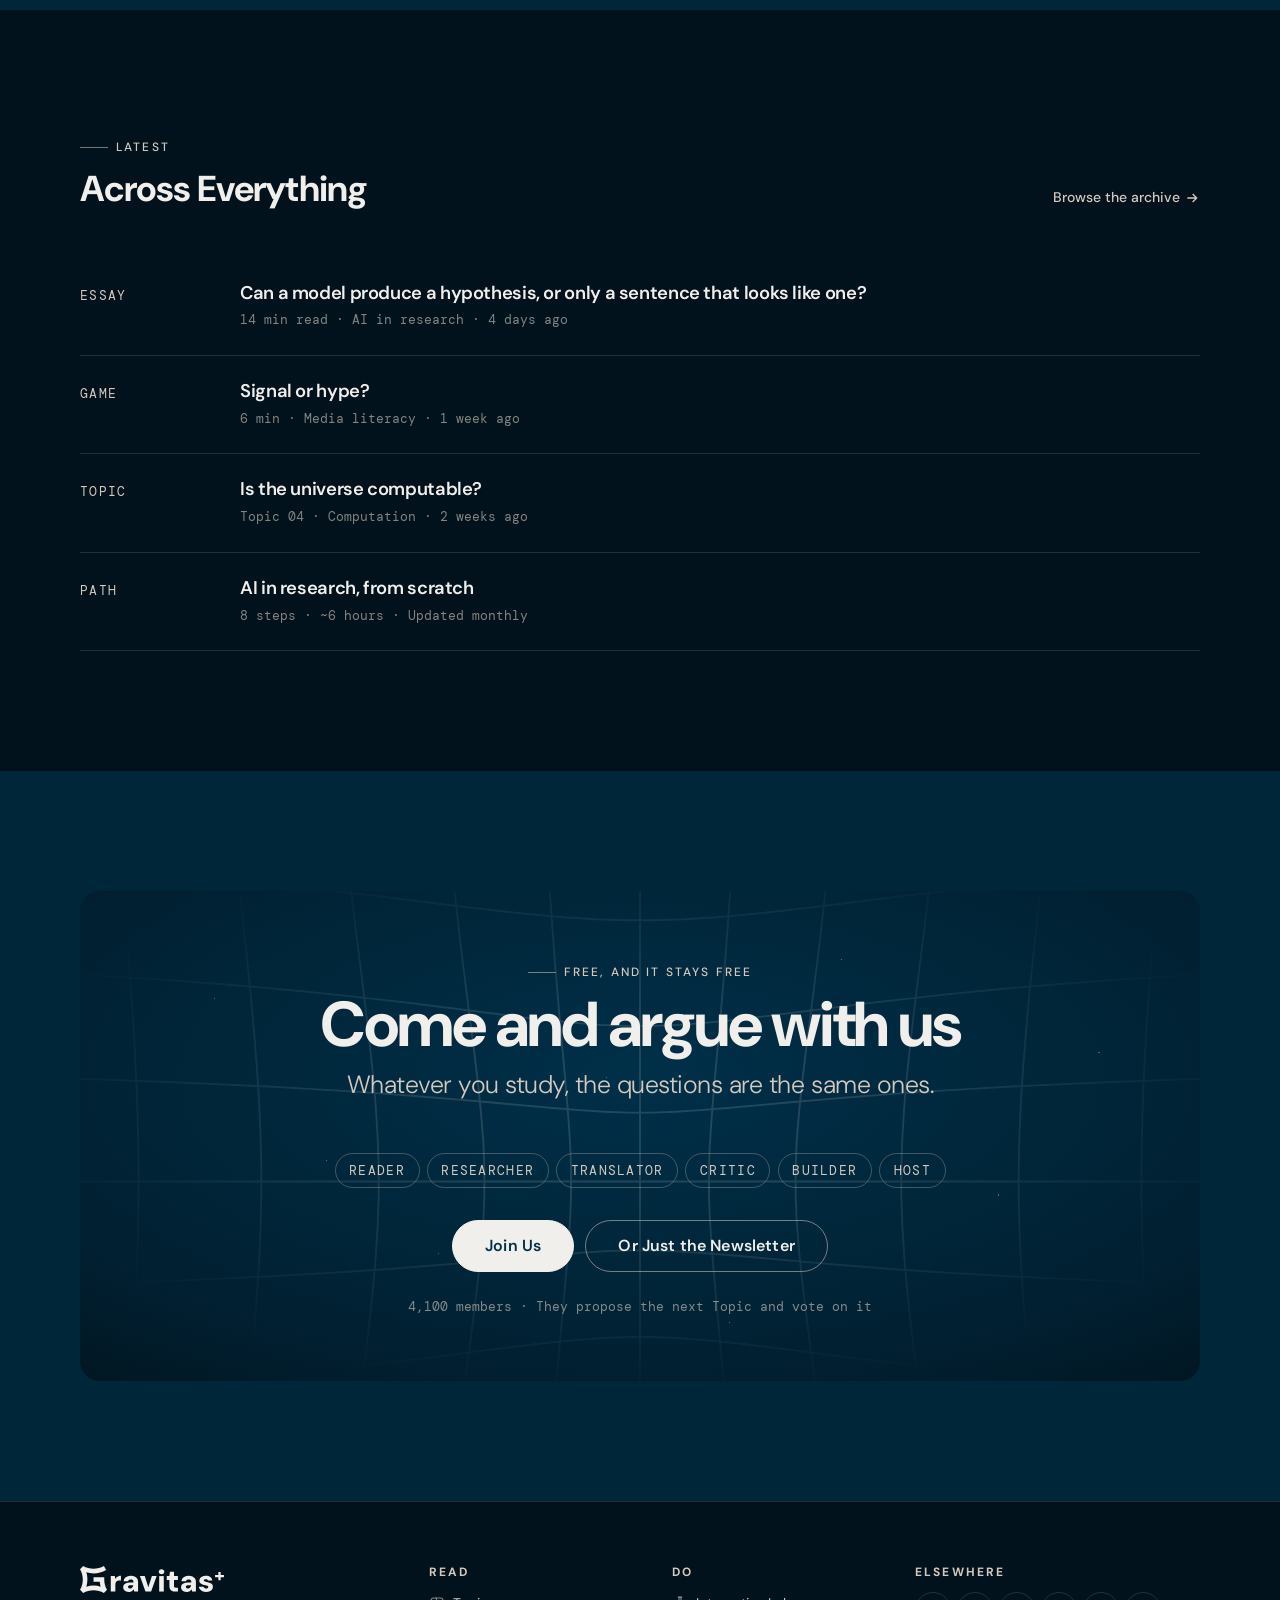
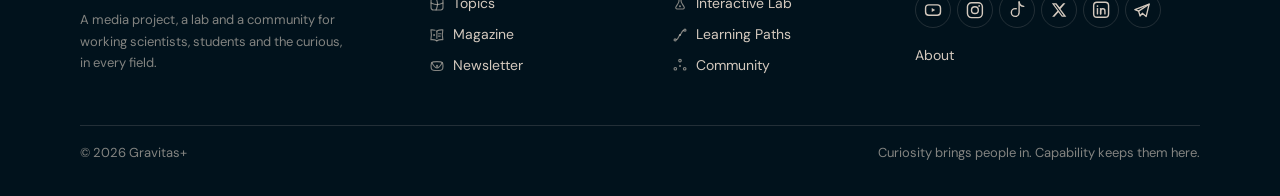
==== commit 3ace15da: "Add files via upload" ====
--- a/index.html
+++ b/index.html
@@ -46,9 +46,9 @@
     </g>
   </g>
 </svg></a>
-    <nav class="g-nav" aria-label="Primary"><a class="g-nav__link" href="topics.html"><svg class="g-ic g-nav__ic" viewBox="0 0 24 24" aria-hidden="true" fill="none" stroke="currentColor" stroke-linecap="round" stroke-linejoin="round" shape-rendering="geometricPrecision"><g transform="translate(2.282 2.283) scale(1.0407)" stroke-width="1.634"><rect x=".75" y=".75" width="17.2" height="17.2" rx="3.4" ry="3.4"/><path d="M.85,7.95c3.5,1.5,6,2.3,8.5,2.3s5-.8,8.5-2.3"/><path d="M7.95.85c1.5,3.5,2.3,6,2.3,8.5s-.8,5-2.3,8.5"/></g></svg>Topics</a><a class="g-nav__link" href="magazine.html"><svg class="g-ic g-nav__ic" viewBox="0 0 24 24" aria-hidden="true" fill="none" stroke="currentColor" stroke-linecap="round" stroke-linejoin="round" shape-rendering="geometricPrecision"><g transform="translate(1.971 3.385) scale(1.17763)" stroke-width="1.444"><path d="M8.35,2.33c2-1.3,4.5-1.8,7.6-1.5l-.11.58c-.73,3.91-.7,7.93.11,11.82h0c-3.1-.3-5.6.2-7.6,1.5"/><path d="M8.35,2.33v9.24"/><path d="M8.35,14.73c-2-1.3-4.5-1.8-7.6-1.5h0c.81-3.9.84-7.91.11-11.82l-.11-.58c1.98-.19,3.72-.06,5.23.41"/><path d="M10.38,5.74h3.1"/><path d="M10.38,8.74h2.2"/><circle cx="4.85" cy="7.24" r="1.316" fill="currentColor" stroke="none"/></g></svg>Magazine</a><a class="g-nav__link" href="lab.html"><svg class="g-ic g-nav__ic" viewBox="0 0 24 24" aria-hidden="true" fill="none" stroke="currentColor" stroke-linecap="round" stroke-linejoin="round" shape-rendering="geometricPrecision"><g transform="translate(4.844 0.9) scale(0.972826)" stroke-width="1.747"><path d="M4.7.75h5.2"/><path d="M5.9.75c0,8.29.39,6.94-4.03,13.95l-.79,1.25c-.89,1.41.12,3.2,1.8,3.2h9.04c1.68,0,2.69-1.79,1.8-3.2l-.79-1.25c-4.42-7.01-4.03-5.66-4.03-13.95"/><circle cx="7.3" cy="14.8" r="1.593" fill="currentColor" stroke="none"/></g></svg>Lab</a><a class="g-nav__link" href="learn.html"><svg class="g-ic g-nav__ic" viewBox="0 0 24 24" aria-hidden="true" fill="none" stroke="currentColor" stroke-linecap="round" stroke-linejoin="round" shape-rendering="geometricPrecision"><g transform="translate(2.353 2.45) scale(0.962366)" stroke-width="1.766"><path d="M4.45,17.15c3-.8,3.2-5.8,5.6-7.2"/><path d="M10.05,9.95c2.4-1.4,2.6-6.4,5.6-7.2"/><circle cx="2.35" cy="17.55" r="1.6"/><circle cx="17.75" cy="2.35" r="1.6"/><circle cx="10.05" cy="9.95" r="1.611" fill="currentColor" stroke="none"/></g></svg>Learn</a><a class="g-nav__link" href="community.html"><svg class="g-ic g-nav__ic" viewBox="0 0 24 24" aria-hidden="true" fill="none" stroke="currentColor" stroke-linecap="round" stroke-linejoin="round" shape-rendering="geometricPrecision"><g transform="translate(2.252 1.167) scale(1.09681)" stroke-width="1.55"><circle cx="8.91" cy="2.5" r="1.75"/><circle cx="15.32" cy="13.6" r="1.75"/><circle cx="2.5" cy="13.6" r="1.75"/><circle cx="8.91" cy="9.9" r="1.413" fill="currentColor" stroke="none"/></g></svg>Community</a><span class="g-nav__sep" aria-hidden="true"></span><a class="g-nav__link gh-nav-signin" href="account.html#in">Sign in</a><a class="g-btn g-btn--primary g-btn--sm g-btn--lead gh-nav-join" href="community.html#join"><svg class="g-btn__icon" viewBox="0 0 24 24" aria-hidden="true" fill="none" stroke="currentColor" stroke-linecap="round" stroke-linejoin="round" shape-rendering="geometricPrecision"><g transform="translate(2.662 4.159) scale(1.11875)" stroke-width="1.52"><path d="M13.75,8.5h3M15.25,7v3"/><path d="M13.75,14c-2.41-2.67-4.53-4-6.5-4s-4.09,1.33-6.5,4"/><circle cx="7.25" cy="3.5" r="3.5" fill="currentColor" stroke="none"/></g></svg><span>Join Us</span></a></nav>
+    <nav class="g-nav" aria-label="Primary"><a class="g-nav__link" href="topics.html"><svg class="g-ic g-nav__ic" viewBox="0 0 24 24" aria-hidden="true" fill="none" stroke="currentColor" stroke-linecap="round" stroke-linejoin="round" shape-rendering="geometricPrecision"><g transform="translate(2.282 2.283) scale(1.0407)" stroke-width="1.634"><rect x=".75" y=".75" width="17.2" height="17.2" rx="3.4" ry="3.4"/><path d="M.85,7.95c3.5,1.5,6,2.3,8.5,2.3s5-.8,8.5-2.3"/><path d="M7.95.85c1.5,3.5,2.3,6,2.3,8.5s-.8,5-2.3,8.5"/></g></svg>Topics</a><a class="g-nav__link" href="magazine.html"><svg class="g-ic g-nav__ic" viewBox="0 0 24 24" aria-hidden="true" fill="none" stroke="currentColor" stroke-linecap="round" stroke-linejoin="round" shape-rendering="geometricPrecision"><g transform="translate(1.971 3.385) scale(1.17763)" stroke-width="1.444"><path d="M8.35,2.33c2-1.3,4.5-1.8,7.6-1.5l-.11.58c-.73,3.91-.7,7.93.11,11.82h0c-3.1-.3-5.6.2-7.6,1.5"/><path d="M8.35,2.33v9.24"/><path d="M8.35,14.73c-2-1.3-4.5-1.8-7.6-1.5h0c.81-3.9.84-7.91.11-11.82l-.11-.58c1.98-.19,3.72-.06,5.23.41"/><path d="M10.38,5.74h3.1"/><path d="M10.38,8.74h2.2"/><circle cx="4.85" cy="7.24" r="1.316" fill="currentColor" stroke="none"/></g></svg>Magazine</a><a class="g-nav__link" href="lab.html"><svg class="g-ic g-nav__ic" viewBox="0 0 24 24" aria-hidden="true" fill="none" stroke="currentColor" stroke-linecap="round" stroke-linejoin="round" shape-rendering="geometricPrecision"><g transform="translate(4.844 0.9) scale(0.972826)" stroke-width="1.747"><path d="M4.7.75h5.2"/><path d="M5.9.75c0,8.29.39,6.94-4.03,13.95l-.79,1.25c-.89,1.41.12,3.2,1.8,3.2h9.04c1.68,0,2.69-1.79,1.8-3.2l-.79-1.25c-4.42-7.01-4.03-5.66-4.03-13.95"/><circle cx="7.3" cy="14.8" r="1.593" fill="currentColor" stroke="none"/></g></svg>Lab</a><a class="g-nav__link" href="learn.html"><svg class="g-ic g-nav__ic" viewBox="0 0 24 24" aria-hidden="true" fill="none" stroke="currentColor" stroke-linecap="round" stroke-linejoin="round" shape-rendering="geometricPrecision"><g transform="translate(2.353 2.45) scale(0.962366)" stroke-width="1.766"><path d="M4.45,17.15c3-.8,3.2-5.8,5.6-7.2"/><path d="M10.05,9.95c2.4-1.4,2.6-6.4,5.6-7.2"/><circle cx="2.35" cy="17.55" r="1.6"/><circle cx="17.75" cy="2.35" r="1.6"/><circle cx="10.05" cy="9.95" r="1.611" fill="currentColor" stroke="none"/></g></svg>Learn</a><a class="g-nav__link" href="community.html"><svg class="g-ic g-nav__ic" viewBox="0 0 24 24" aria-hidden="true" fill="none" stroke="currentColor" stroke-linecap="round" stroke-linejoin="round" shape-rendering="geometricPrecision"><g transform="translate(2.252 1.167) scale(1.09681)" stroke-width="1.55"><circle cx="8.91" cy="2.5" r="1.75"/><circle cx="15.32" cy="13.6" r="1.75"/><circle cx="2.5" cy="13.6" r="1.75"/><circle cx="8.91" cy="9.9" r="1.413" fill="currentColor" stroke="none"/></g></svg>Community</a><span class="g-nav__sep" aria-hidden="true"></span><a class="g-nav__link gh-nav-signin" href="account.html#in"><svg class="g-ic g-nav__ic" viewBox="0 0 24 24" aria-hidden="true" fill="none" stroke="currentColor" stroke-linecap="round" stroke-linejoin="round" shape-rendering="geometricPrecision"><g transform="translate(2.7 2.349) scale(0.967568)" stroke-width="1.757"><path d="M6.55.75h4.75c1.6,0,2.9,1.3,2.9,2.9v12.7c0,1.6-1.3,2.9-2.9,2.9h-4.75"/><path d="M3.55,10h5.4"/><path d="M6.55,7.3l2.7,2.7-2.7,2.7"/><circle cx="0.77" cy="10" r="1.602" fill="currentColor" stroke="none"/></g></svg>Sign in</a><a class="g-btn g-btn--primary g-btn--sm g-btn--lead gh-nav-join" href="community.html#join"><svg class="g-btn__icon" viewBox="0 0 24 24" aria-hidden="true" fill="none" stroke="currentColor" stroke-linecap="round" stroke-linejoin="round" shape-rendering="geometricPrecision"><g transform="translate(2.662 4.159) scale(1.11875)" stroke-width="1.52"><path d="M13.75,8.5h3M15.25,7v3"/><path d="M13.75,14c-2.41-2.67-4.53-4-6.5-4s-4.09,1.33-6.5,4"/><circle cx="7.25" cy="3.5" r="3.5" fill="currentColor" stroke="none"/></g></svg><span>Join Us</span></a></nav>
     <div class="gh-actions">
-      <a class="g-btn g-btn--ghost g-btn--sm gh-signin" href="account.html#in">Sign in</a>
+      <a class="g-btn g-btn--ghost g-btn--sm g-btn--lead gh-signin" href="account.html#in"><svg class="g-btn__icon" viewBox="0 0 24 24" aria-hidden="true" fill="none" stroke="currentColor" stroke-linecap="round" stroke-linejoin="round" shape-rendering="geometricPrecision"><g transform="translate(2.7 2.349) scale(0.967568)" stroke-width="1.757"><path d="M6.55.75h4.75c1.6,0,2.9,1.3,2.9,2.9v12.7c0,1.6-1.3,2.9-2.9,2.9h-4.75"/><path d="M3.55,10h5.4"/><path d="M6.55,7.3l2.7,2.7-2.7,2.7"/><circle cx="0.77" cy="10" r="1.602" fill="currentColor" stroke="none"/></g></svg><span>Sign in</span></a>
       <!-- The header CTA is the site's single loudest control, and it used to
            point at a mailing list. The community is the thing this project is
            actually for, so it gets the slot. -->
--- a/assets/site.css
+++ b/assets/site.css
@@ -62,8 +62,12 @@
    is recomputed from that width instead of from 1em. */
 .lp-header__cta .g-btn__icon { width: 1rem; height: 1rem; }
 .lp-header__cta.g-btn--lead { --_shift: calc((1rem + 0.5rem) / 4); }
-/* Same for the dropdown's Join Us, which is the same button at the same size. */
+/* Same for Sign in beside it, and for the dropdown's Join Us, which is the same
+   button at the same size. All three marks in the header row now render at one
+   weight, which was the point. */
+.gh-signin .g-btn__icon,
 .gh-nav-join .g-btn__icon { width: 1rem; height: 1rem; }
+.gh-signin.g-btn--lead,
 .gh-nav-join.g-btn--lead { --_shift: calc((1rem + 0.5rem) / 4); }
 .lp-menu-btn { display: none; }
 .g-header__inner { position: relative; }
@@ -125,10 +129,9 @@
   .g-nav .g-nav__ic { display: block; color: var(--g-text-subtle); }
   .g-nav .g-nav__link:hover .g-nav__ic,
   .g-nav .g-nav__link[aria-current="page"] .g-nav__ic { color: var(--g-accent); }
-  /* Sign in has no mark of its own, so it is indented to the same text column
-     as the five that do: icon (1.25rem) + gap. Left flush it read as a
-     mis-set row rather than a different kind of item. */
-  .g-nav .gh-nav-signin { padding-left: calc(var(--g-space-sm) + 1.25rem + var(--g-space-2xs)); }
+  /* Sign in used to be indented by hand to reach the text column the five
+     marked rows share. It has its own mark now, so the indent is gone and the
+     alignment comes from the same box the others use. */
   .g-nav .g-nav__link:hover,
   .g-nav .g-nav__link[aria-current="page"] {
     background: rgb(var(--g-tint) / 0.1); color: var(--g-text);
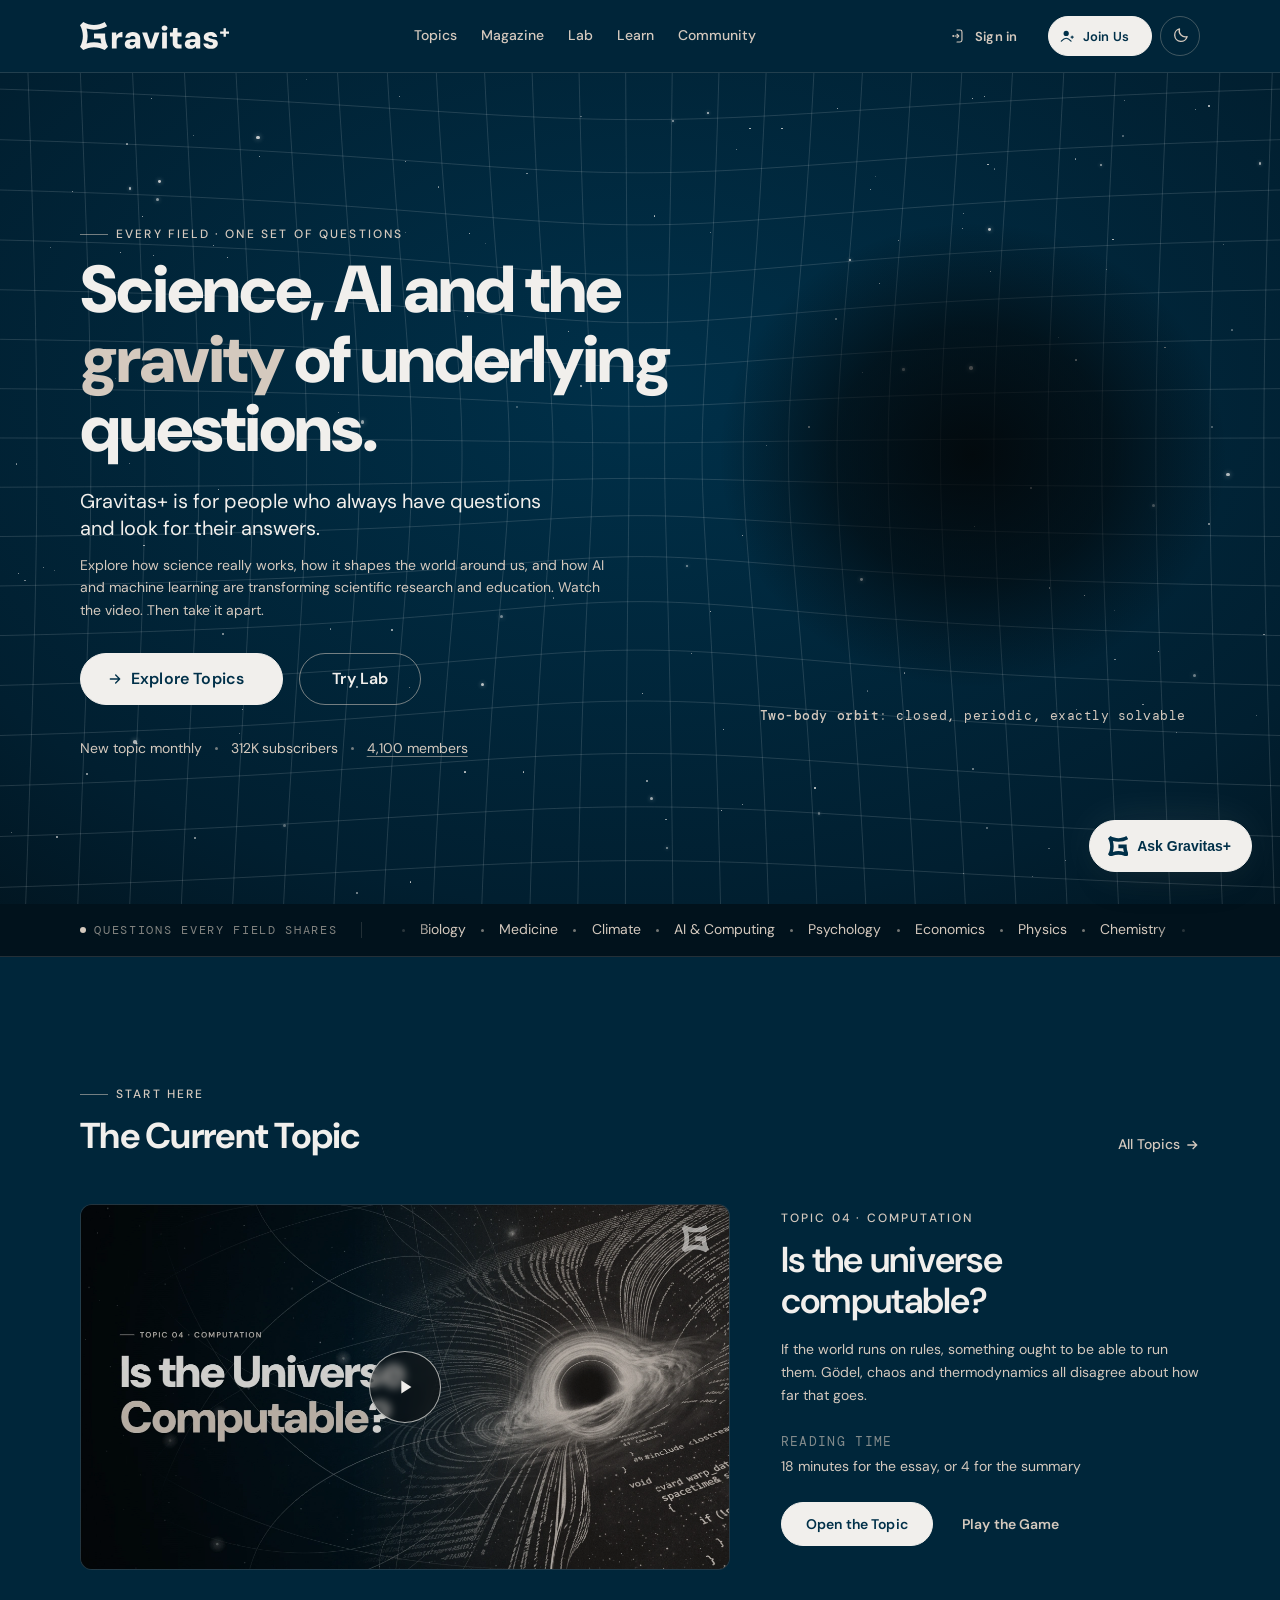
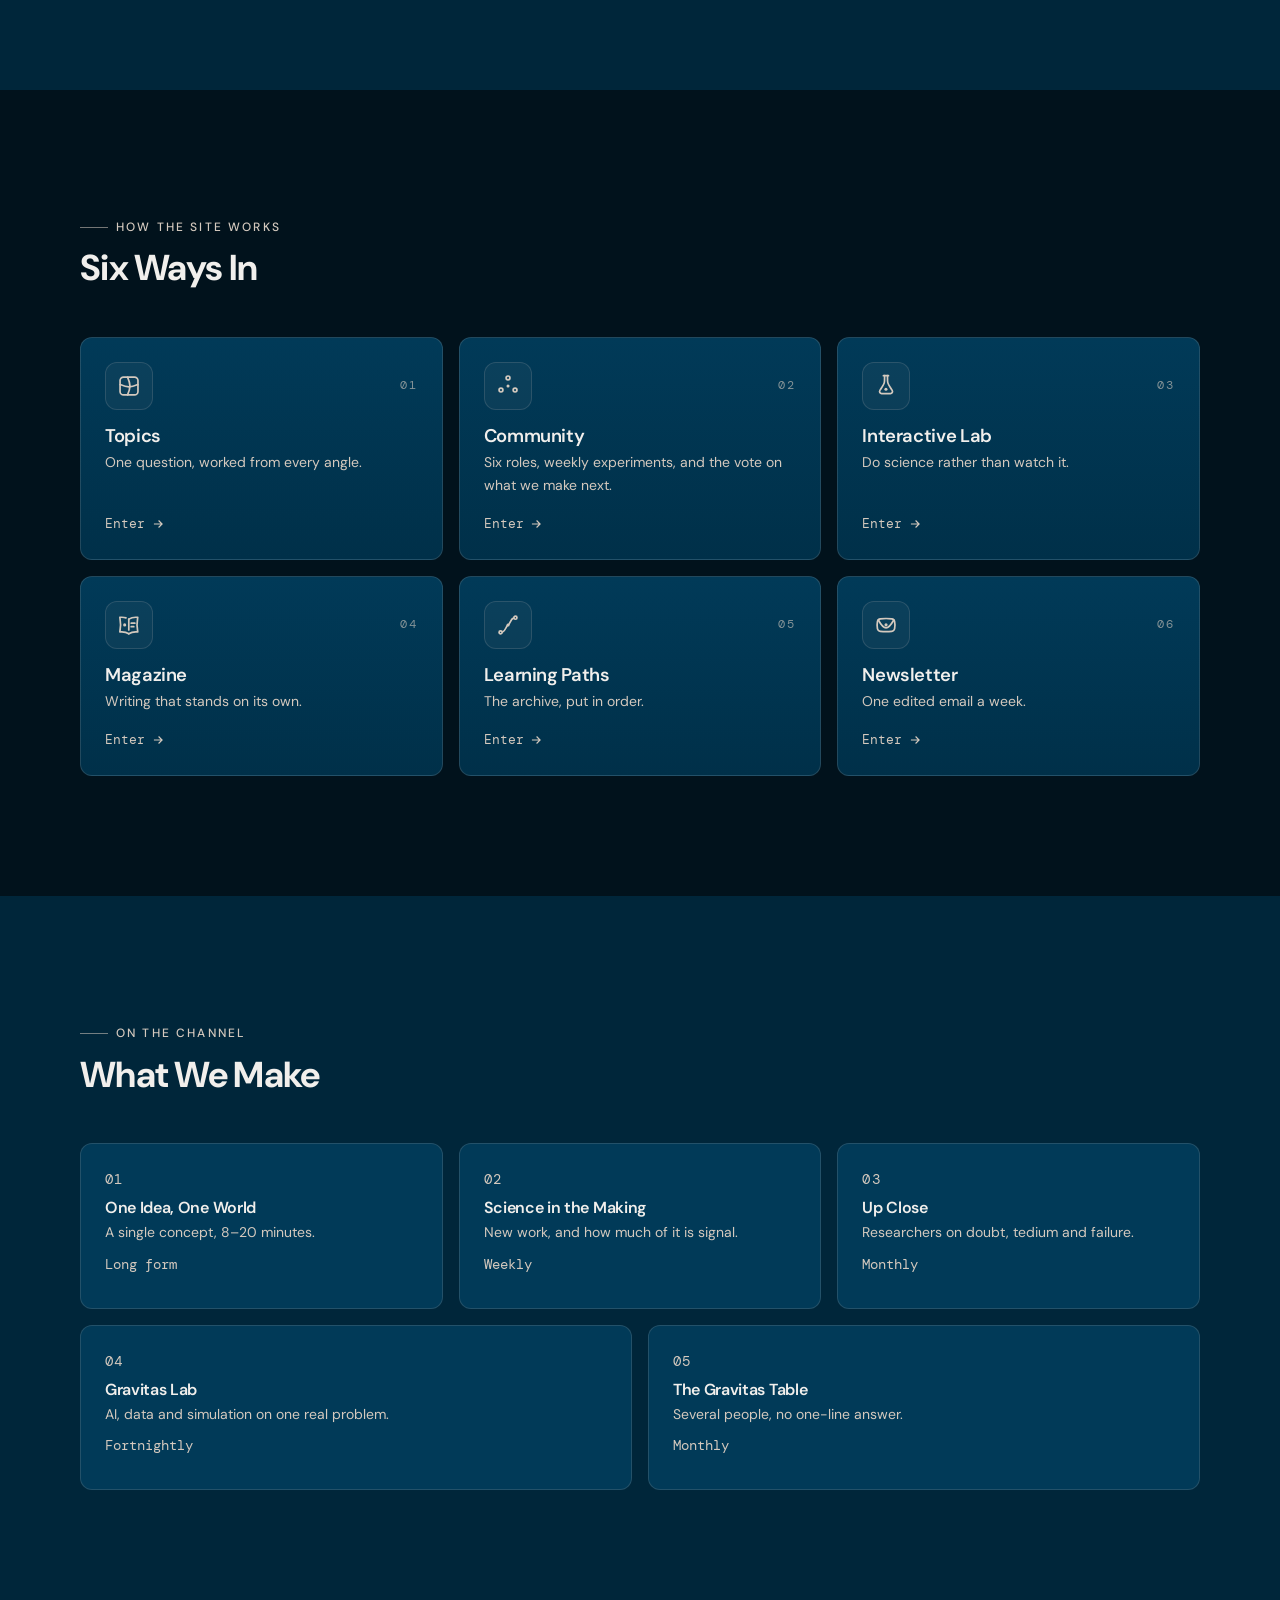
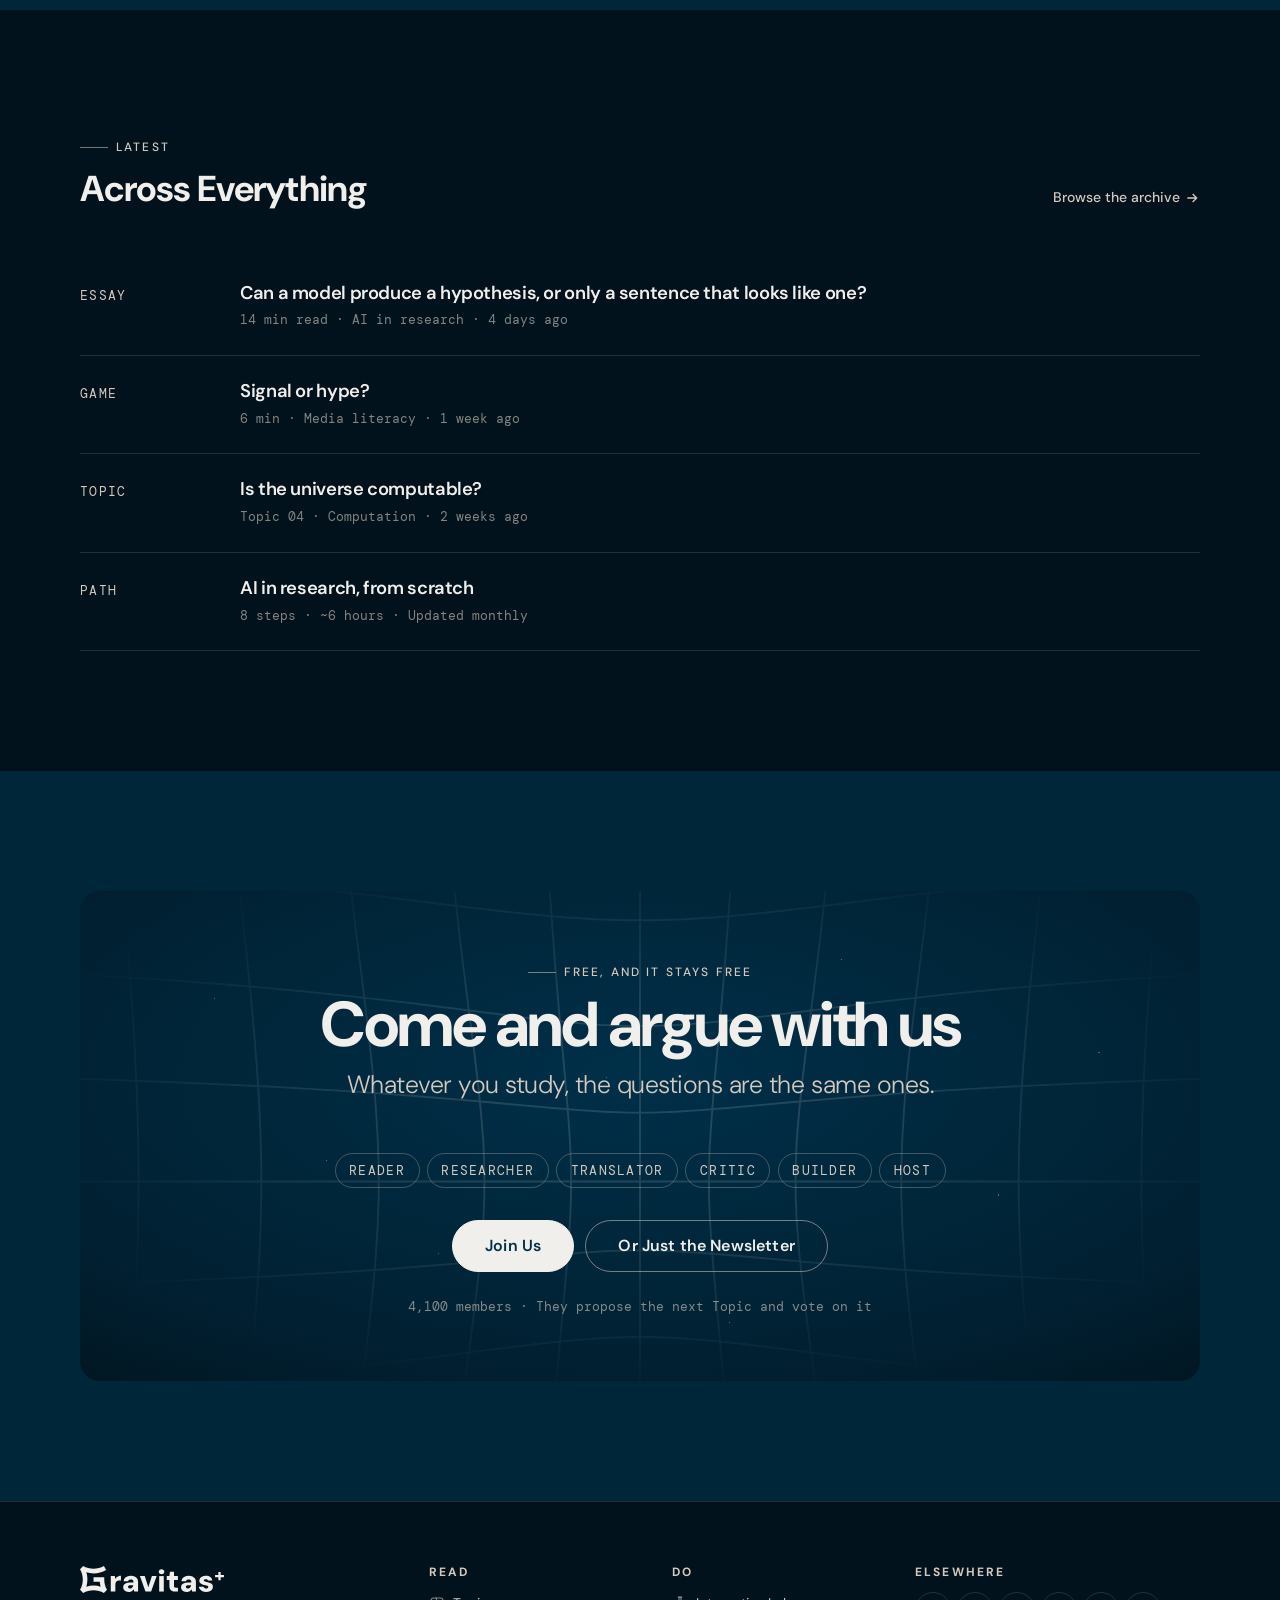
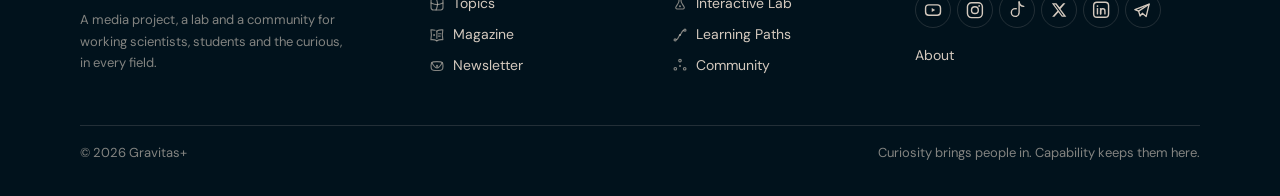
==== commit a810ee85: "Add files via upload" ====
--- a/index.html
+++ b/index.html
@@ -46,7 +46,7 @@
     </g>
   </g>
 </svg></a>
-    <nav class="g-nav" aria-label="Primary"><a class="g-nav__link" href="topics.html"><svg class="g-ic g-nav__ic" viewBox="0 0 24 24" aria-hidden="true" fill="none" stroke="currentColor" stroke-linecap="round" stroke-linejoin="round" shape-rendering="geometricPrecision"><g transform="translate(2.282 2.283) scale(1.0407)" stroke-width="1.634"><rect x=".75" y=".75" width="17.2" height="17.2" rx="3.4" ry="3.4"/><path d="M.85,7.95c3.5,1.5,6,2.3,8.5,2.3s5-.8,8.5-2.3"/><path d="M7.95.85c1.5,3.5,2.3,6,2.3,8.5s-.8,5-2.3,8.5"/></g></svg>Topics</a><a class="g-nav__link" href="magazine.html"><svg class="g-ic g-nav__ic" viewBox="0 0 24 24" aria-hidden="true" fill="none" stroke="currentColor" stroke-linecap="round" stroke-linejoin="round" shape-rendering="geometricPrecision"><g transform="translate(1.971 3.385) scale(1.17763)" stroke-width="1.444"><path d="M8.35,2.33c2-1.3,4.5-1.8,7.6-1.5l-.11.58c-.73,3.91-.7,7.93.11,11.82h0c-3.1-.3-5.6.2-7.6,1.5"/><path d="M8.35,2.33v9.24"/><path d="M8.35,14.73c-2-1.3-4.5-1.8-7.6-1.5h0c.81-3.9.84-7.91.11-11.82l-.11-.58c1.98-.19,3.72-.06,5.23.41"/><path d="M10.38,5.74h3.1"/><path d="M10.38,8.74h2.2"/><circle cx="4.85" cy="7.24" r="1.316" fill="currentColor" stroke="none"/></g></svg>Magazine</a><a class="g-nav__link" href="lab.html"><svg class="g-ic g-nav__ic" viewBox="0 0 24 24" aria-hidden="true" fill="none" stroke="currentColor" stroke-linecap="round" stroke-linejoin="round" shape-rendering="geometricPrecision"><g transform="translate(4.844 0.9) scale(0.972826)" stroke-width="1.747"><path d="M4.7.75h5.2"/><path d="M5.9.75c0,8.29.39,6.94-4.03,13.95l-.79,1.25c-.89,1.41.12,3.2,1.8,3.2h9.04c1.68,0,2.69-1.79,1.8-3.2l-.79-1.25c-4.42-7.01-4.03-5.66-4.03-13.95"/><circle cx="7.3" cy="14.8" r="1.593" fill="currentColor" stroke="none"/></g></svg>Lab</a><a class="g-nav__link" href="learn.html"><svg class="g-ic g-nav__ic" viewBox="0 0 24 24" aria-hidden="true" fill="none" stroke="currentColor" stroke-linecap="round" stroke-linejoin="round" shape-rendering="geometricPrecision"><g transform="translate(2.353 2.45) scale(0.962366)" stroke-width="1.766"><path d="M4.45,17.15c3-.8,3.2-5.8,5.6-7.2"/><path d="M10.05,9.95c2.4-1.4,2.6-6.4,5.6-7.2"/><circle cx="2.35" cy="17.55" r="1.6"/><circle cx="17.75" cy="2.35" r="1.6"/><circle cx="10.05" cy="9.95" r="1.611" fill="currentColor" stroke="none"/></g></svg>Learn</a><a class="g-nav__link" href="community.html"><svg class="g-ic g-nav__ic" viewBox="0 0 24 24" aria-hidden="true" fill="none" stroke="currentColor" stroke-linecap="round" stroke-linejoin="round" shape-rendering="geometricPrecision"><g transform="translate(2.252 1.167) scale(1.09681)" stroke-width="1.55"><circle cx="8.91" cy="2.5" r="1.75"/><circle cx="15.32" cy="13.6" r="1.75"/><circle cx="2.5" cy="13.6" r="1.75"/><circle cx="8.91" cy="9.9" r="1.413" fill="currentColor" stroke="none"/></g></svg>Community</a><span class="g-nav__sep" aria-hidden="true"></span><a class="g-nav__link gh-nav-signin" href="account.html#in"><svg class="g-ic g-nav__ic" viewBox="0 0 24 24" aria-hidden="true" fill="none" stroke="currentColor" stroke-linecap="round" stroke-linejoin="round" shape-rendering="geometricPrecision"><g transform="translate(2.7 2.349) scale(0.967568)" stroke-width="1.757"><path d="M6.55.75h4.75c1.6,0,2.9,1.3,2.9,2.9v12.7c0,1.6-1.3,2.9-2.9,2.9h-4.75"/><path d="M3.55,10h5.4"/><path d="M6.55,7.3l2.7,2.7-2.7,2.7"/><circle cx="0.77" cy="10" r="1.602" fill="currentColor" stroke="none"/></g></svg>Sign in</a><a class="g-btn g-btn--primary g-btn--sm g-btn--lead gh-nav-join" href="community.html#join"><svg class="g-btn__icon" viewBox="0 0 24 24" aria-hidden="true" fill="none" stroke="currentColor" stroke-linecap="round" stroke-linejoin="round" shape-rendering="geometricPrecision"><g transform="translate(2.662 4.159) scale(1.11875)" stroke-width="1.52"><path d="M13.75,8.5h3M15.25,7v3"/><path d="M13.75,14c-2.41-2.67-4.53-4-6.5-4s-4.09,1.33-6.5,4"/><circle cx="7.25" cy="3.5" r="3.5" fill="currentColor" stroke="none"/></g></svg><span>Join Us</span></a></nav>
+    <nav class="g-nav" aria-label="Primary"><a class="g-nav__link" href="topics.html"><svg class="g-ic g-nav__ic" viewBox="0 0 24 24" aria-hidden="true" fill="none" stroke="currentColor" stroke-linecap="round" stroke-linejoin="round" shape-rendering="geometricPrecision"><g transform="translate(2.282 2.283) scale(1.0407)" stroke-width="1.634"><rect x=".75" y=".75" width="17.2" height="17.2" rx="3.4" ry="3.4"/><path d="M.85,7.95c3.5,1.5,6,2.3,8.5,2.3s5-.8,8.5-2.3"/><path d="M7.95.85c1.5,3.5,2.3,6,2.3,8.5s-.8,5-2.3,8.5"/></g></svg>Topics</a><a class="g-nav__link" href="magazine.html"><svg class="g-ic g-nav__ic" viewBox="0 0 24 24" aria-hidden="true" fill="none" stroke="currentColor" stroke-linecap="round" stroke-linejoin="round" shape-rendering="geometricPrecision"><g transform="translate(1.971 3.385) scale(1.17763)" stroke-width="1.444"><path d="M8.35,2.33c2-1.3,4.5-1.8,7.6-1.5l-.11.58c-.73,3.91-.7,7.93.11,11.82h0c-3.1-.3-5.6.2-7.6,1.5"/><path d="M8.35,2.33v9.24"/><path d="M8.35,14.73c-2-1.3-4.5-1.8-7.6-1.5h0c.81-3.9.84-7.91.11-11.82l-.11-.58c1.98-.19,3.72-.06,5.23.41"/><path d="M10.38,5.74h3.1"/><path d="M10.38,8.74h2.2"/><circle cx="4.85" cy="7.24" r="1.316" fill="currentColor" stroke="none"/></g></svg>Magazine</a><a class="g-nav__link" href="lab.html"><svg class="g-ic g-nav__ic" viewBox="0 0 24 24" aria-hidden="true" fill="none" stroke="currentColor" stroke-linecap="round" stroke-linejoin="round" shape-rendering="geometricPrecision"><g transform="translate(4.844 0.9) scale(0.972826)" stroke-width="1.747"><path d="M4.7.75h5.2"/><path d="M5.9.75c0,8.29.39,6.94-4.03,13.95l-.79,1.25c-.89,1.41.12,3.2,1.8,3.2h9.04c1.68,0,2.69-1.79,1.8-3.2l-.79-1.25c-4.42-7.01-4.03-5.66-4.03-13.95"/><circle cx="7.3" cy="14.8" r="1.593" fill="currentColor" stroke="none"/></g></svg>Lab</a><a class="g-nav__link" href="learn.html"><svg class="g-ic g-nav__ic" viewBox="0 0 24 24" aria-hidden="true" fill="none" stroke="currentColor" stroke-linecap="round" stroke-linejoin="round" shape-rendering="geometricPrecision"><g transform="translate(2.353 2.45) scale(0.962366)" stroke-width="1.766"><path d="M4.45,17.15c3-.8,3.2-5.8,5.6-7.2"/><path d="M10.05,9.95c2.4-1.4,2.6-6.4,5.6-7.2"/><circle cx="2.35" cy="17.55" r="1.6"/><circle cx="17.75" cy="2.35" r="1.6"/><circle cx="10.05" cy="9.95" r="1.611" fill="currentColor" stroke="none"/></g></svg>Learn</a><a class="g-nav__link" href="community.html"><svg class="g-ic g-nav__ic" viewBox="0 0 24 24" aria-hidden="true" fill="none" stroke="currentColor" stroke-linecap="round" stroke-linejoin="round" shape-rendering="geometricPrecision"><g transform="translate(2.252 1.167) scale(1.09681)" stroke-width="1.55"><circle cx="8.91" cy="2.5" r="1.75"/><circle cx="15.32" cy="13.6" r="1.75"/><circle cx="2.5" cy="13.6" r="1.75"/><circle cx="8.91" cy="9.9" r="1.413" fill="currentColor" stroke="none"/></g></svg>Community</a><span class="g-nav__sep" aria-hidden="true"></span><a class="g-nav__link gh-nav-signin" href="account.html#in"><svg class="g-ic g-nav__ic g-ic--signin" viewBox="0 0 24 24" aria-hidden="true" fill="none" stroke="currentColor" stroke-linecap="round" stroke-linejoin="round" shape-rendering="geometricPrecision"><g transform="translate(2.7 2.349) scale(0.967568)" stroke-width="1.757"><path d="M6.55.75h4.75c1.6,0,2.9,1.3,2.9,2.9v12.7c0,1.6-1.3,2.9-2.9,2.9h-4.75"/><path d="M3.55,10h5.4"/><path d="M6.55,7.3l2.7,2.7-2.7,2.7"/><circle cx="0.77" cy="10" r="1.602" fill="currentColor" stroke="none"/></g></svg>Sign in</a><a class="g-btn g-btn--primary g-btn--sm g-btn--lead gh-nav-join" href="community.html#join"><svg class="g-btn__icon" viewBox="0 0 24 24" aria-hidden="true" fill="none" stroke="currentColor" stroke-linecap="round" stroke-linejoin="round" shape-rendering="geometricPrecision"><g transform="translate(2.662 4.159) scale(1.11875)" stroke-width="1.52"><path d="M13.75,8.5h3M15.25,7v3"/><path d="M13.75,14c-2.41-2.67-4.53-4-6.5-4s-4.09,1.33-6.5,4"/><circle cx="7.25" cy="3.5" r="3.5" fill="currentColor" stroke="none"/></g></svg><span>Join Us</span></a></nav>
     <div class="gh-actions">
       <a class="g-btn g-btn--ghost g-btn--sm g-btn--lead gh-signin" href="account.html#in"><svg class="g-btn__icon" viewBox="0 0 24 24" aria-hidden="true" fill="none" stroke="currentColor" stroke-linecap="round" stroke-linejoin="round" shape-rendering="geometricPrecision"><g transform="translate(2.7 2.349) scale(0.967568)" stroke-width="1.757"><path d="M6.55.75h4.75c1.6,0,2.9,1.3,2.9,2.9v12.7c0,1.6-1.3,2.9-2.9,2.9h-4.75"/><path d="M3.55,10h5.4"/><path d="M6.55,7.3l2.7,2.7-2.7,2.7"/><circle cx="0.77" cy="10" r="1.602" fill="currentColor" stroke="none"/></g></svg><span>Sign in</span></a>
       <!-- The header CTA is the site's single loudest control, and it used to
--- a/assets/site.css
+++ b/assets/site.css
@@ -62,13 +62,12 @@
    is recomputed from that width instead of from 1em. */
 .lp-header__cta .g-btn__icon { width: 1rem; height: 1rem; }
 .lp-header__cta.g-btn--lead { --_shift: calc((1rem + 0.5rem) / 4); }
-/* Same for Sign in beside it, and for the dropdown's Join Us, which is the same
-   button at the same size. All three marks in the header row now render at one
-   weight, which was the point. */
-.gh-signin .g-btn__icon,
-.gh-nav-join .g-btn__icon { width: 1rem; height: 1rem; }
-.gh-signin.g-btn--lead,
-.gh-nav-join.g-btn--lead { --_shift: calc((1rem + 0.5rem) / 4); }
+/* Same for Sign in beside it, so both marks in the header row render at one
+   weight, which was the point. The dropdown's Join Us is deliberately not in
+   this rule: it is not a header control, it is the last row of a menu, and it
+   is sized to that column instead, below. */
+.gh-signin .g-btn__icon { width: 1rem; height: 1rem; }
+.gh-signin.g-btn--lead { --_shift: calc((1rem + 0.5rem) / 4); }
 .lp-menu-btn { display: none; }
 .g-header__inner { position: relative; }
 .lp-header__actions { display: flex; align-items: center; gap: var(--g-space-2xs); flex: none; flex-wrap: nowrap; }
@@ -117,16 +116,36 @@
     z-index: var(--g-z-overlay);
   }
   .g-nav.is-open { display: flex; }
+  /* Row whitespace is set from the *ink*, not from the boxes. A mark's box is
+     20px but its drawing stops about 1.8px short on each side, so a 1rem inset
+     and a 0.5rem gap measured box-to-box actually read as 17.8px of air on the
+     left and 9.8px between the mark and its label — the mark ends up nearly
+     twice as far from the panel edge as from the word it belongs to, which is
+     why it looked stuck to the text. At 0.75rem each, both whitespaces come to
+     13.8px of ink-to-ink air, and the icon column separates cleanly. The label
+     lands at 44px, unchanged, so nothing else in the panel moves. */
   .g-nav .g-nav__link {
-    padding: var(--g-space-2xs) var(--g-space-sm);
+    padding: var(--g-space-2xs) var(--g-space-xs);
     border-bottom: 0; border-radius: var(--g-radius-sm);
-    display: flex; align-items: center; gap: var(--g-space-2xs);
+    display: flex; align-items: center; gap: var(--g-space-xs);
   }
   /* The marks appear here and nowhere else in the header. On the desktop row
      the nav is five words in a line, where an icon in front of each one turns
      navigation into a toolbar; in a vertical panel the same marks are what
      make the rows scannable at arm's length. Same markup, one display switch. */
   .g-nav .g-nav__ic { display: block; color: var(--g-text-subtle); }
+  /* Sign in is the one mark whose drawing is not symmetric about the box: a
+     solid dot on one side, an open bracket on the other, so the centroid rule
+     that positions every mark leaves its *bounding box* 2.4 units left of
+     centre. On a plate that is right and invisible. In a fixed-width column it
+     is visible, because the eye aligns the drawings, not the boxes — the mark
+     sat 2px left of the other five and 2px further from its own label.
+
+     So in a row it is centred on its box instead. Whole pixels, deliberately:
+     a fractional margin puts a 1.7 stroke on a half-pixel grid and softens the
+     one mark it was meant to fix. This is a row-context correction only; on the
+     plate the mark keeps its centroid position. */
+  .g-nav .g-ic--signin { margin-left: 2px; }
   .g-nav .g-nav__link:hover .g-nav__ic,
   .g-nav .g-nav__link[aria-current="page"] .g-nav__ic { color: var(--g-accent); }
   /* Sign in used to be indented by hand to reach the text column the five
@@ -154,10 +173,26 @@
 
 @media (max-width: 400px) {
   .gh-actions .lp-header__cta { display: none; }
-  .gh-nav-join {
-    display: inline-flex; width: 100%;
-    margin-top: var(--g-space-3xs);
-  }
+  /* Join Us drops out of the header and becomes the last row of the menu. It
+     stays a filled pill, because it is still the one loud control, but it stops
+     behaving like a standalone button: a full-width button centres its
+     contents, so its mark floated in the middle of the panel while the six
+     above it sat in a column at the left edge. That is one icon out of seven
+     out of line, and it is the first thing the eye finds.
+
+     So it is set to the menu's column rather than to its own centre. The rows
+     put their label at 0.75rem of padding + a 1.25rem mark + a 0.75rem gap =
+     2.75rem from the panel's content edge, and the button reproduces that.
+
+     Its padding and gap are restated rather than inherited: at --sm the button
+     is built on 1rem and 0.5rem, and it needs the rows' 0.75rem and 0.75rem.
+     Setting padding-inline outright also retires the optical lead-shift, which
+     exists to balance a *centred* label and is simply wrong for a flush one. */
+  .gh-nav-join { display: inline-flex; width: 100%; margin-top: var(--g-space-3xs);
+                 justify-content: flex-start; }
+  .g-nav .gh-nav-join { gap: var(--g-space-xs); }
+  .g-nav .gh-nav-join.g-btn--lead { padding-inline: var(--g-space-xs); }
+  .gh-nav-join .g-btn__icon { width: 1.25rem; height: 1.25rem; }
 }
 
 /* ---- Optical centring for buttons with a leading icon --------------------
